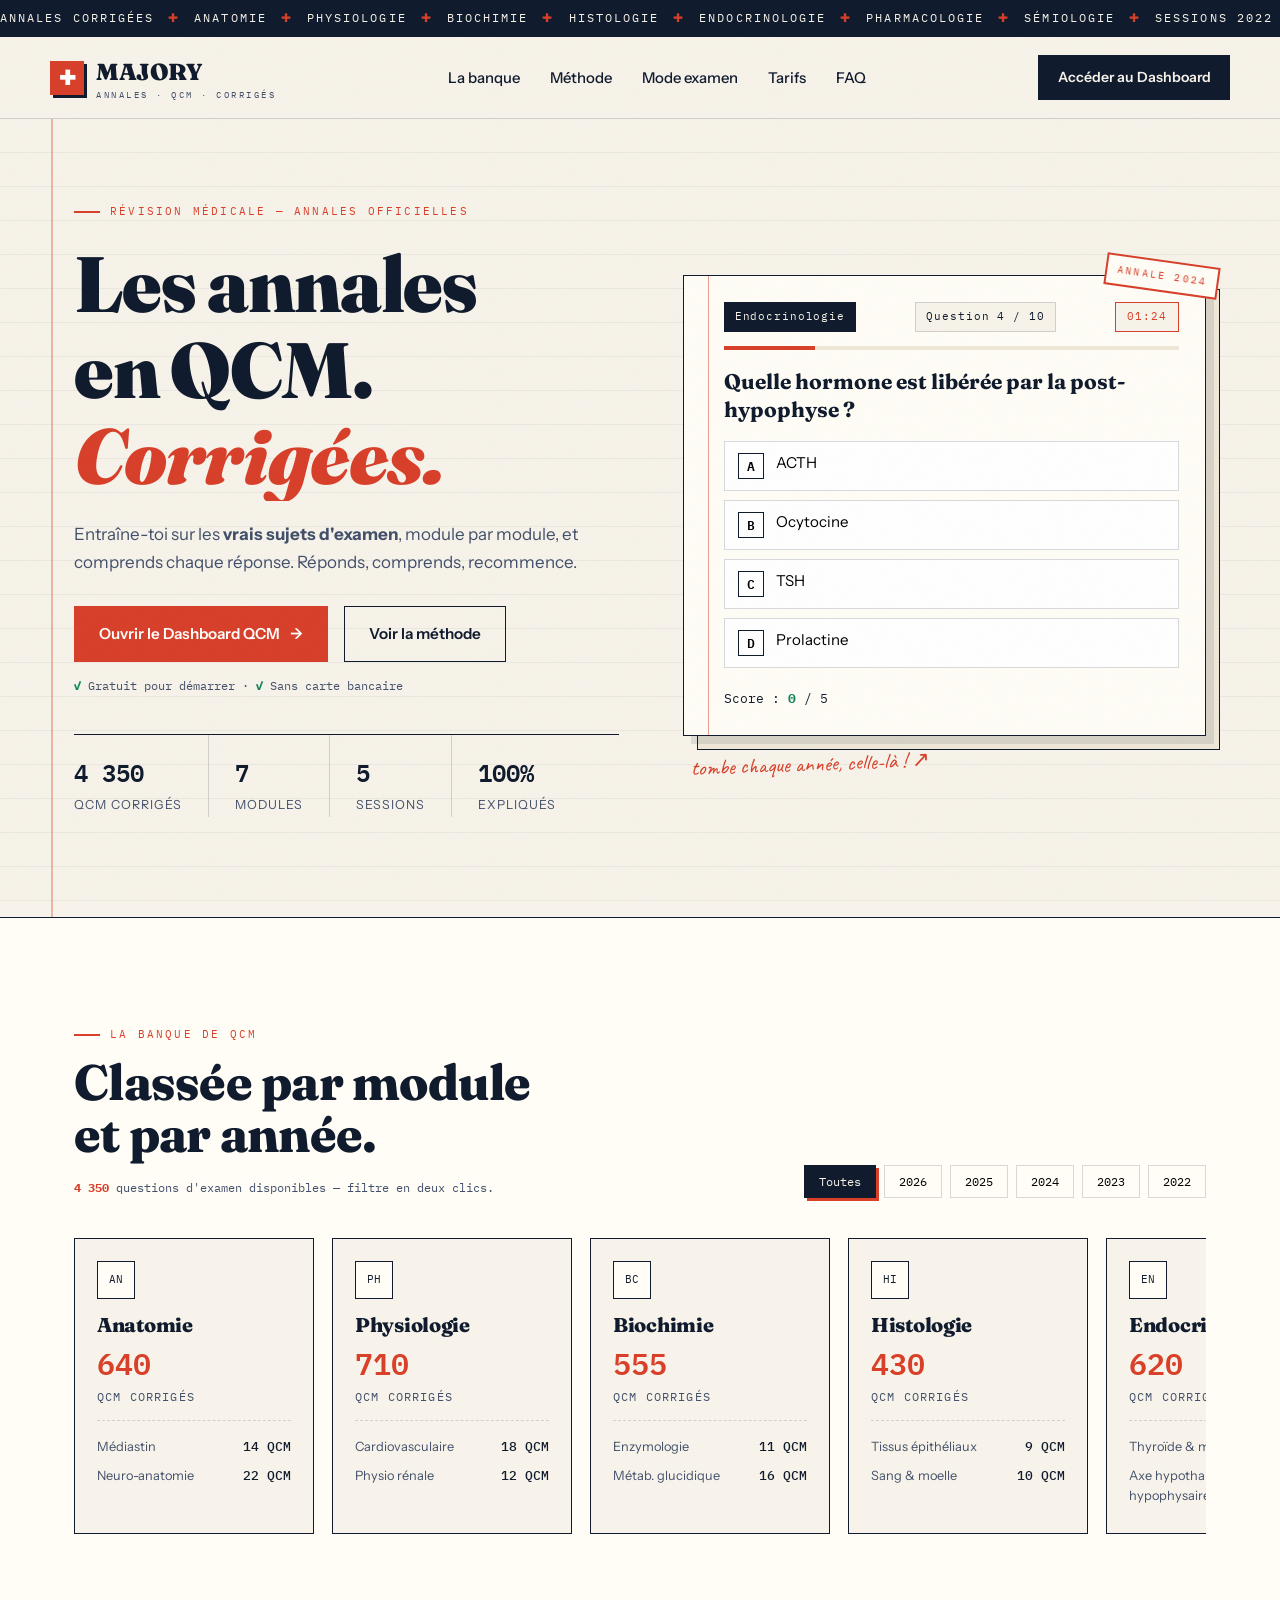
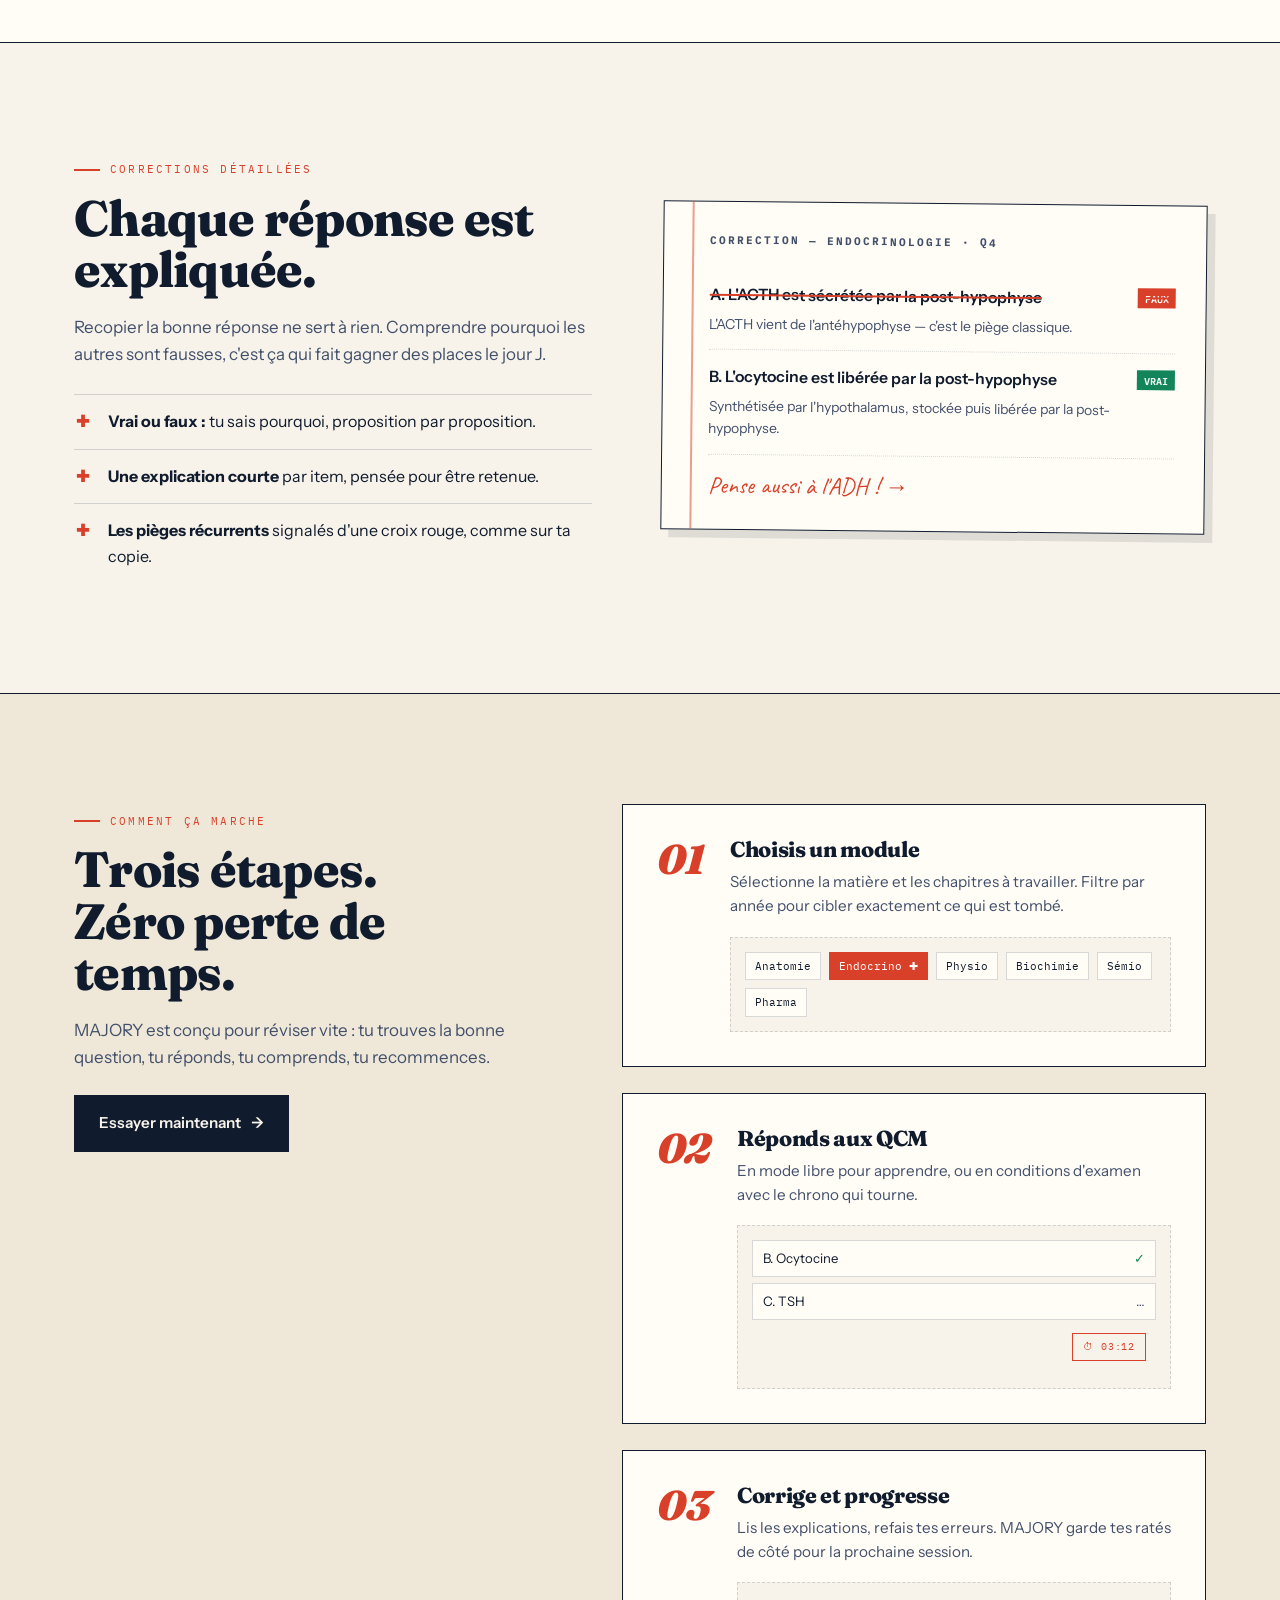
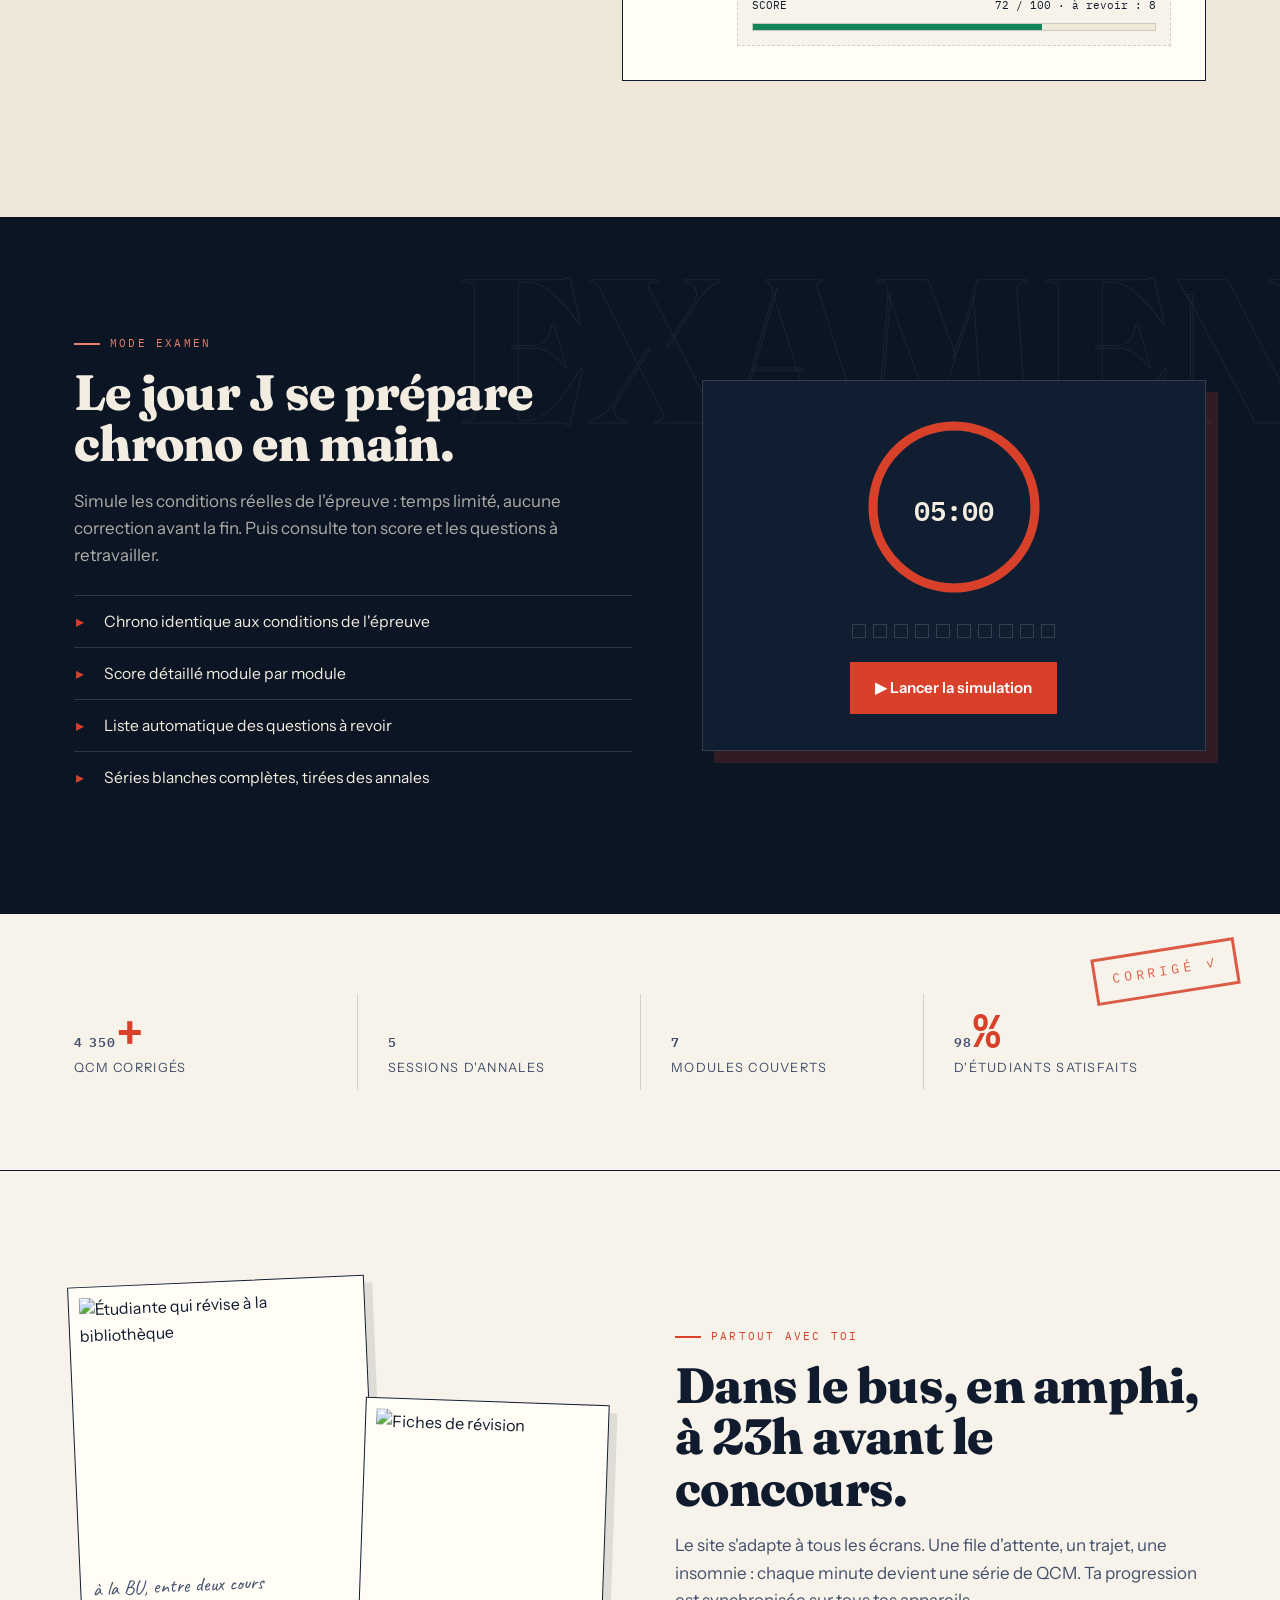
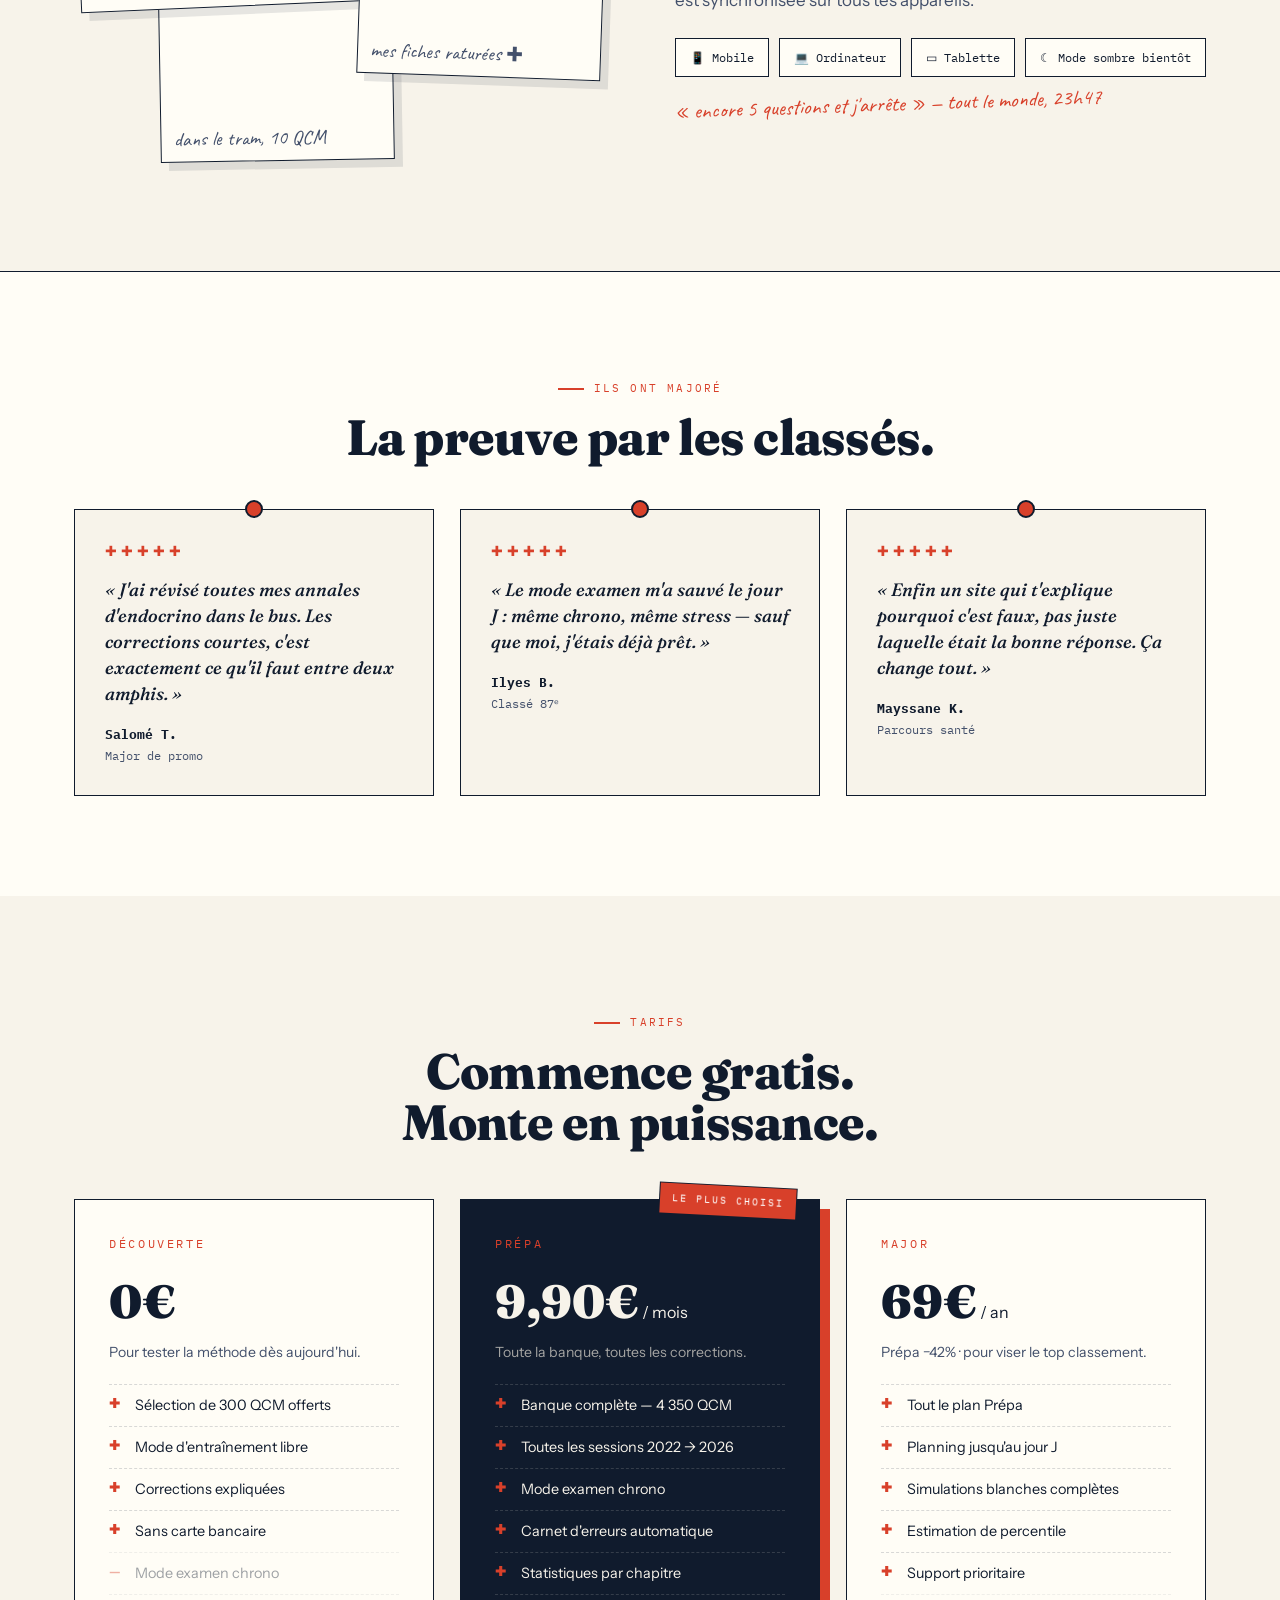
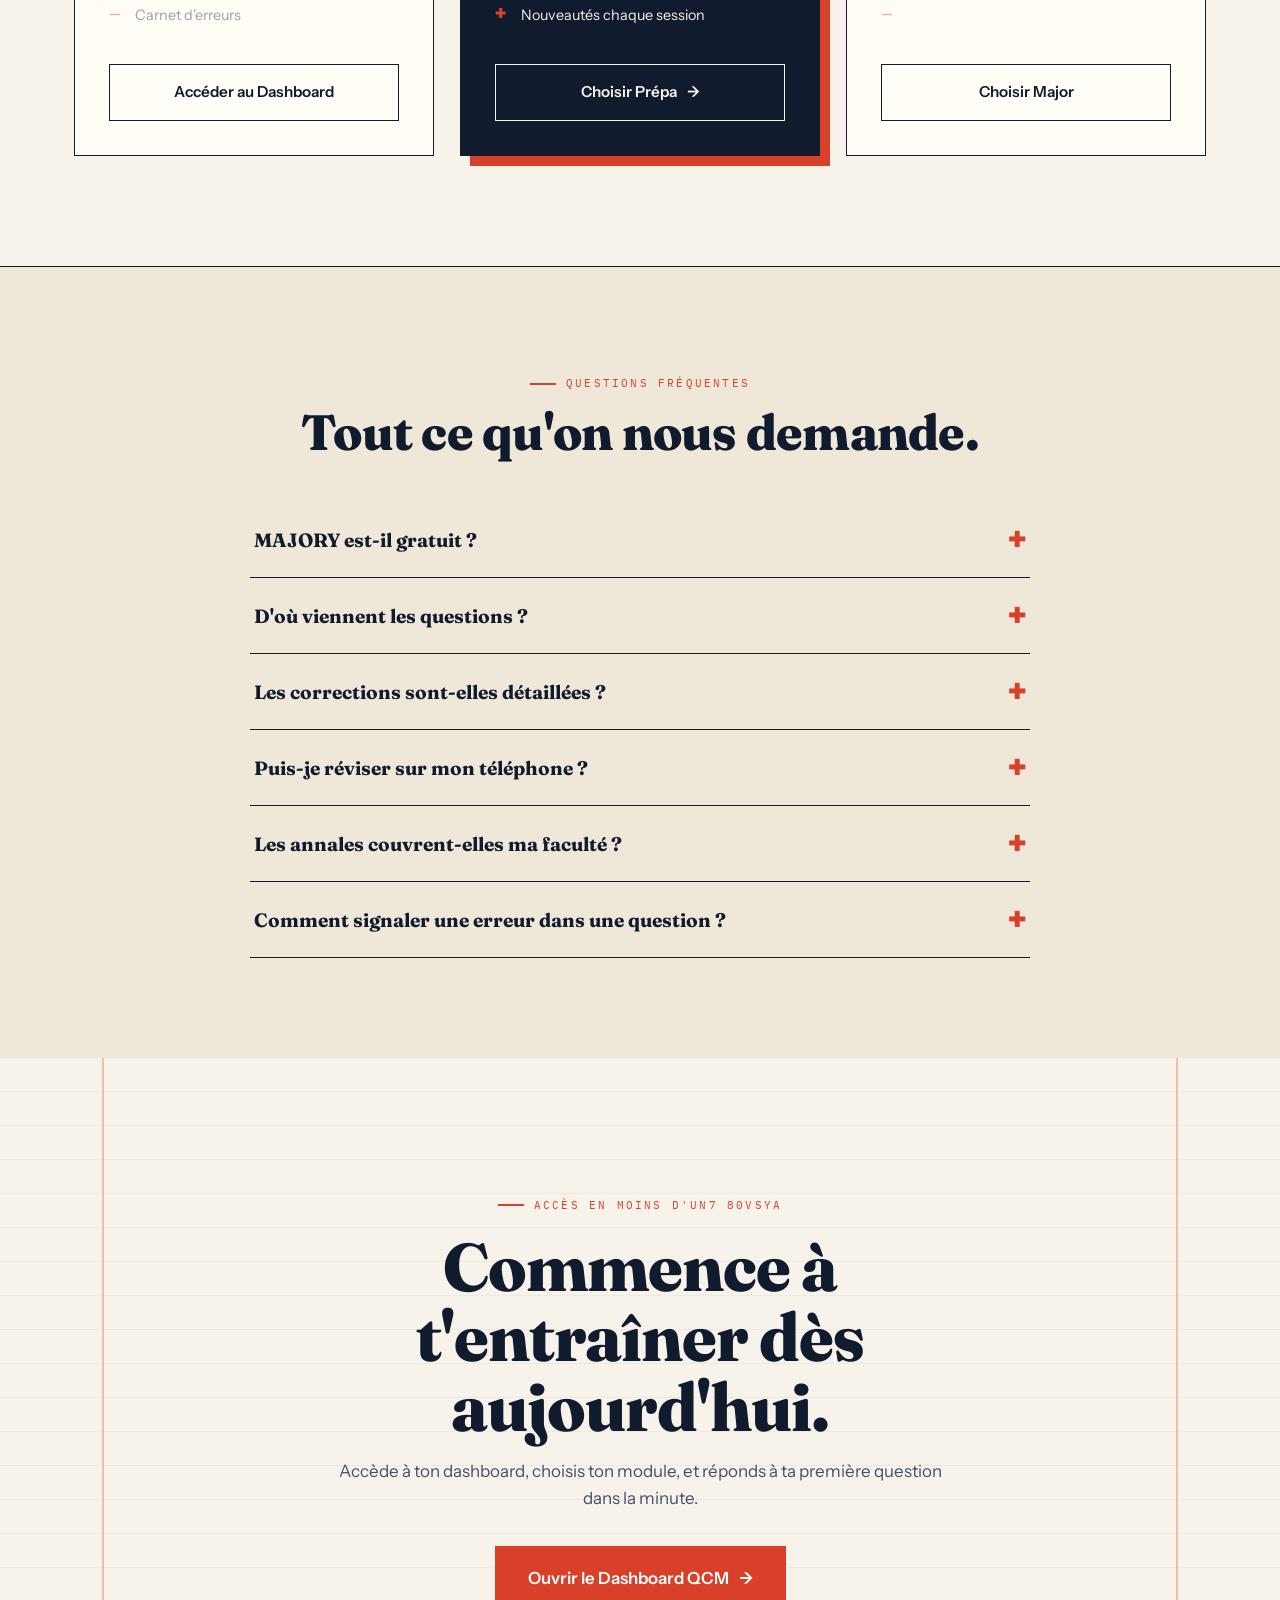
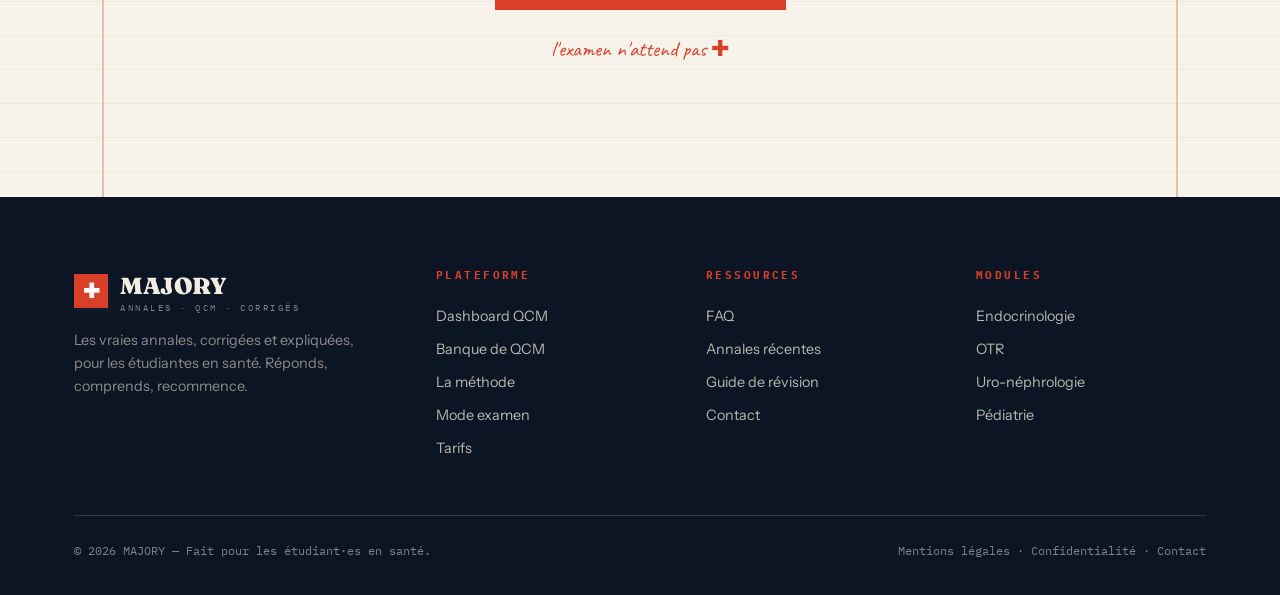
==== index.html @ 641b0525 "Add files via upload" ====
<!DOCTYPE html>
<html lang="fr">
<head>
<meta charset="UTF-8">
<meta name="viewport" content="width=device-width, initial-scale=1.0">
<title>MAJORY — Les annales en QCM, corrigées</title>
<link rel="preconnect" href="https://fonts.googleapis.com">
<link rel="preconnect" href="https://fonts.gstatic.com" crossorigin>
<link href="https://fonts.googleapis.com/css2?family=Fraunces:ital,opsz,wght@0,9..144,400..900;1,9..144,400..900&family=Instrument+Sans:ital,wght@0,400..700;1,400..700&family=IBM+Plex+Mono:wght@400;500;600&family=Caveat:wght@500;700&display=swap" rel="stylesheet">
<style>
:root{
  --paper:#F7F3EA; --paper2:#EFE8D8; --card:#FFFDF6;
  --ink:#101B2D; --ink-soft:#43506B;
  --red:#D8402A; --red-soft:#F6E3DF;
  --green:#12855B; --green-soft:#E1EFE6;
  --blue:#2B4FD8;
  --line:rgba(16,27,45,.16); --line-hard:#101B2D;
  --dk:#0C1524; --dk-text:#F2EDE0; --dk-line:rgba(242,237,224,.16);
  --mono:'IBM Plex Mono',monospace; --disp:'Fraunces',serif; --body:'Instrument Sans',sans-serif; --hand:'Caveat',cursive;
  --shadow:8px 8px 0 rgba(16,27,45,.10);
}
*{margin:0;padding:0;box-sizing:border-box}
html{scroll-behavior:smooth}
body{font-family:var(--body);background:var(--paper);color:var(--ink);line-height:1.6;overflow-x:hidden}
::selection{background:var(--red);color:var(--paper)}
img{display:block;max-width:100%}
a{color:inherit}
button{font-family:inherit;cursor:pointer}
:focus-visible{outline:2px dashed var(--red);outline-offset:3px}
body::after{content:"";position:fixed;inset:0;pointer-events:none;z-index:120;opacity:.045;mix-blend-mode:multiply;
  background-image:url("data:image/svg+xml,%3Csvg xmlns='http://www.w3.org/2000/svg' width='140' height='140'%3E%3Cfilter id='n'%3E%3CfeTurbulence type='fractalNoise' baseFrequency='.9' numOctaves='2'/%3E%3C/filter%3E%3Crect width='100%25' height='100%25' filter='url(%23n)'/%3E%3C/svg%3E")}
.container{max-width:1180px;margin:0 auto;padding:0 24px}
.overline{font-family:var(--mono);font-size:11px;letter-spacing:.2em;text-transform:uppercase;color:var(--red);display:inline-flex;align-items:center;gap:10px}
.overline::before{content:"";width:26px;height:2px;background:var(--red)}
h1,h2,h3{font-family:var(--disp);font-weight:800;line-height:1.04;letter-spacing:-.015em}
.h2{font-size:clamp(2rem,4.2vw,3.1rem);margin:14px 0 18px}
.lead{color:var(--ink-soft);font-size:1.06rem;max-width:56ch}
section{position:relative}

/* ---------- buttons ---------- */
.btn{display:inline-flex;align-items:center;gap:10px;border:1.5px solid var(--ink);background:transparent;color:var(--ink);
  font-weight:600;font-size:.95rem;padding:.95rem 1.5rem;text-decoration:none;transition:transform .16s ease,box-shadow .16s ease,background .16s}
.btn .ar{transition:transform .16s}
.btn:hover{transform:translate(-3px,-3px);box-shadow:5px 5px 0 var(--red)}
.btn:hover .ar{transform:translateX(4px)}
.btn:active{transform:translate(0,0);box-shadow:0 0 0 var(--red)}
.btn-solid{background:var(--ink);color:var(--paper)}
.btn-red{background:var(--red);border-color:var(--red);color:#fff}
.btn-red:hover{box-shadow:5px 5px 0 var(--ink)}

/* ---------- ticker ---------- */
.ticker{background:var(--ink);color:var(--paper);overflow:hidden;border-bottom:1px solid var(--ink)}
.ticker-track{display:flex;width:max-content;animation:tick 30s linear infinite}
.ticker span{font-family:var(--mono);font-size:11.5px;letter-spacing:.18em;text-transform:uppercase;padding:9px 0;white-space:nowrap}
.ticker b{color:var(--red);font-weight:400;padding:0 14px}
@keyframes tick{to{transform:translateX(-50%)}}

/* ---------- header ---------- */
header{position:sticky;top:0;z-index:100;background:var(--paper);border-bottom:1px solid var(--line);transition:box-shadow .25s}
header.scrolled{box-shadow:0 8px 24px rgba(16,27,45,.08)}
.nav{display:flex;align-items:center;justify-content:space-between;padding:16px 0}
.logo{display:flex;align-items:center;gap:12px;text-decoration:none}
.logo-cross{width:34px;height:34px;background:var(--red);color:#fff;display:grid;place-items:center;font-size:20px;font-weight:700;box-shadow:3px 3px 0 var(--ink)}
.logo-word{font-family:var(--disp);font-weight:900;font-size:1.45rem;letter-spacing:-.02em}
.logo-sub{display:block;font-family:var(--mono);font-size:9px;letter-spacing:.28em;color:var(--ink-soft);margin-top:-3px}
.nav-links{display:flex;gap:30px;list-style:none}
.nav-links a{text-decoration:none;font-size:.93rem;font-weight:500;position:relative;padding:4px 0}
.nav-links a::after{content:"";position:absolute;left:0;bottom:0;height:2px;width:0;background:var(--red);transition:width .25s}
.nav-links a:hover::after{width:100%}
.nav-cta{display:flex;align-items:center;gap:14px}
.nav-cta .btn{padding:.65rem 1.15rem;font-size:.88rem}

/* ---------- hero ---------- */
.hero{padding:76px 0 100px;overflow:hidden;
  background:
   repeating-linear-gradient(to bottom,transparent 0 33px,rgba(16,27,45,.05) 33px 34px)}
.hero::before{content:"";position:absolute;top:0;bottom:0;left:clamp(10px,4vw,64px);width:1.5px;background:rgba(216,64,42,.35)}
.hero-grid{display:grid;grid-template-columns:1.02fr .98fr;gap:64px;align-items:center}
.hero h1{font-size:clamp(2.9rem,6.4vw,4.9rem);font-weight:900;margin:22px 0 20px}
.line{display:block;overflow:hidden;padding-bottom:.06em}
.line-inner{display:block;transform:translateY(112%);animation:rise .9s cubic-bezier(.22,1,.36,1) forwards}
.line:nth-child(2) .line-inner{animation-delay:.12s}
.line:nth-child(3) .line-inner{animation-delay:.24s}
@keyframes rise{to{transform:translateY(0)}}
.hero h1 em{font-style:italic;color:var(--red);position:relative;white-space:nowrap}
.hero h1 em svg{position:absolute;left:0;right:0;bottom:-10px;width:100%;height:12px}
.hero .lead{margin-bottom:30px}
.hero-ctas{display:flex;gap:16px;flex-wrap:wrap;margin-bottom:14px}
.hero-note{font-family:var(--mono);font-size:12px;color:var(--ink-soft)}
.hero-note b{color:var(--green)}
.hero-stats{display:flex;margin-top:38px;border-top:1.5px solid var(--ink)}
.hs{padding:18px 26px 0 0;margin-right:26px;border-right:1px solid var(--line)}
.hs:last-child{border-right:none;margin-right:0}
.hs b{font-family:var(--mono);font-size:1.5rem;font-weight:600;display:block}
.hs span{font-size:.78rem;color:var(--ink-soft);text-transform:uppercase;letter-spacing:.08em}
.hand-note{font-family:var(--hand);color:var(--red);font-size:1.35rem;transform:rotate(-2deg);display:inline-block;margin-top:10px}

/* ---------- quiz card ---------- */
.quiz-wrap{position:relative}
.quiz-wrap::before{content:"";position:absolute;inset:14px -14px -14px 14px;background:var(--paper2);border:1.5px solid var(--ink);z-index:0}
.quiz{position:relative;z-index:1;background:var(--card);border:1.5px solid var(--ink);box-shadow:var(--shadow);
  padding:26px 26px 26px 40px}
.quiz::before{content:"";position:absolute;top:0;bottom:0;left:24px;width:1.5px;background:rgba(216,64,42,.5)}
.quiz-head{display:flex;align-items:center;justify-content:space-between;gap:10px;flex-wrap:wrap;margin-bottom:14px}
.chip{font-family:var(--mono);font-size:11px;letter-spacing:.08em;padding:5px 10px;border:1px solid var(--line);background:var(--paper)}
.chip-mod{background:var(--ink);color:var(--paper);border-color:var(--ink)}
.chip-time{color:var(--red);border-color:var(--red);min-width:64px;text-align:center}
.stamp{position:absolute;top:-16px;right:-14px;transform:rotate(8deg);border:2px solid var(--red);color:var(--red);
  font-family:var(--mono);font-size:10px;letter-spacing:.22em;padding:6px 10px;background:var(--card);z-index:2}
.qbar{height:4px;background:var(--paper2);margin:4px 0 18px;overflow:hidden}
.qbar i{display:block;height:100%;background:var(--red);width:20%;transition:width .5s cubic-bezier(.22,1,.36,1)}
.qtext{font-family:var(--disp);font-size:1.32rem;font-weight:700;line-height:1.3;margin-bottom:18px}
.qchoices{display:grid;gap:9px}
.choice{display:flex;align-items:flex-start;gap:12px;text-align:left;background:#fff;border:1.5px solid var(--line);
  padding:11px 13px;font-size:.94rem;transition:border-color .15s,transform .15s,background .2s}
.choice:hover:not(:disabled){border-color:var(--ink);transform:translateX(4px)}
.choice .key{font-family:var(--mono);font-weight:600;font-size:.8rem;width:26px;height:26px;flex:none;display:grid;place-items:center;border:1.5px solid var(--ink)}
.choice.correct{border-color:var(--green);background:var(--green-soft)}
.choice.correct .key{background:var(--green);border-color:var(--green);color:#fff}
.choice.wrong{border-color:var(--red);background:var(--red-soft);animation:shake .4s}
.choice.wrong .key{background:var(--red);border-color:var(--red);color:#fff}
.choice.dim{opacity:.45}
@keyframes shake{0%,100%{transform:translateX(0)}25%{transform:translateX(-5px)}75%{transform:translateX(5px)}}
.qexpl{margin-top:18px;border-top:1.5px dashed var(--line);padding-top:14px;animation:fadeUp .4s ease}
.qexpl h4{font-family:var(--mono);font-size:10.5px;letter-spacing:.2em;text-transform:uppercase;color:var(--ink-soft);margin-bottom:10px}
.qexpl li{list-style:none;display:flex;gap:10px;font-size:.86rem;padding:6px 0;border-bottom:1px dotted var(--line)}
.qexpl li:last-child{border-bottom:none}
.tag{font-family:var(--mono);font-size:10px;font-weight:600;padding:2px 7px;flex:none;height:fit-content;margin-top:2px}
.tag.v{background:var(--green);color:#fff}
.tag.f{background:var(--red);color:#fff}
.qexpl .why{color:var(--ink-soft)}
.qnote{font-family:var(--hand);color:var(--red);font-size:1.2rem;margin-top:10px}
.qfoot{display:flex;align-items:center;justify-content:space-between;margin-top:20px;gap:12px}
.qscore{font-family:var(--mono);font-size:.82rem}
.qscore b{color:var(--green)}
.hidden{display:none!important}
@keyframes fadeUp{from{opacity:0;transform:translateY(10px)}to{opacity:1;transform:none}}
.qresult{text-align:center;padding:20px 0;animation:fadeUp .4s ease}
.qresult .big{font-family:var(--disp);font-size:4rem;font-weight:900;line-height:1}
.qresult .big span{color:var(--red)}
.qresult p{color:var(--ink-soft);margin:12px 0 20px}

/* ---------- modules ---------- */
.modules{padding:100px 0 90px;background:var(--card);border-top:1.5px solid var(--ink);border-bottom:1.5px solid var(--ink)}
.mod-top{display:flex;justify-content:space-between;align-items:flex-end;gap:30px;flex-wrap:wrap;margin-bottom:34px}
.years{display:flex;gap:8px;flex-wrap:wrap}
.ychip{font-family:var(--mono);font-size:12px;padding:8px 14px;border:1.5px solid var(--line);background:transparent;transition:.15s}
.ychip:hover{border-color:var(--ink)}
.ychip.on{background:var(--ink);color:var(--paper);border-color:var(--ink);box-shadow:3px 3px 0 var(--red)}
.mod-total{font-family:var(--mono);font-size:12px;color:var(--ink-soft);margin-top:12px}
.mod-total b{color:var(--red)}
.mod-rail{display:grid;grid-auto-flow:column;grid-auto-columns:minmax(240px,1fr);gap:18px;overflow-x:auto;padding:6px 2px 18px;scroll-snap-type:x mandatory}
.mod-rail::-webkit-scrollbar{height:8px}
.mod-rail::-webkit-scrollbar-thumb{background:var(--ink);border-radius:0}
.mod-rail::-webkit-scrollbar-track{background:var(--paper2)}
.mcard{scroll-snap-align:start;background:var(--paper);border:1.5px solid var(--ink);padding:22px;transition:transform .2s,box-shadow .2s;position:relative;text-decoration:none;color:inherit;display:block}
.mcard:hover{transform:translateY(-6px);box-shadow:6px 6px 0 var(--ink)}
.mcard .mg{font-family:var(--mono);font-size:11px;border:1.5px solid var(--ink);width:38px;height:38px;display:grid;place-items:center;background:var(--card);margin-bottom:16px}
.mcard h3{font-size:1.25rem;margin-bottom:4px}
.mcount{font-family:var(--mono);font-size:1.9rem;font-weight:600;color:var(--red);transition:opacity .2s}
.mcount.flip{opacity:0}
.mcount small{font-size:.72rem;color:var(--ink-soft);font-weight:400;display:block;letter-spacing:.1em;text-transform:uppercase}
.mchaps{margin-top:14px;border-top:1px dashed var(--line);padding-top:12px}
.mchaps li{list-style:none;font-size:.8rem;color:var(--ink-soft);display:flex;justify-content:space-between;padding:4px 0}
.mchaps li b{font-family:var(--mono);font-weight:500;color:var(--ink)}

/* ---------- explain (corrections) ---------- */
.explain{padding:110px 0}
.explain-grid{display:grid;grid-template-columns:1fr 1.05fr;gap:70px;align-items:center}
.explain ul{list-style:none;margin-top:26px}
.explain li{padding:14px 0 14px 34px;border-top:1px solid var(--line);position:relative;font-size:1rem}
.explain li::before{content:"✚";position:absolute;left:2px;color:var(--red);font-weight:700}
.copy-card{background:var(--card);border:1.5px solid var(--ink);box-shadow:var(--shadow);padding:30px 30px 30px 46px;position:relative;transform:rotate(.6deg)}
.copy-card::before{content:"";position:absolute;top:0;bottom:0;left:28px;width:1.5px;background:rgba(216,64,42,.5)}
.copy-card h4{font-family:var(--mono);font-size:11px;letter-spacing:.18em;text-transform:uppercase;margin-bottom:18px;color:var(--ink-soft)}
.copy-row{padding:14px 0;border-bottom:1px dotted var(--line)}
.copy-row .st{font-weight:600;font-size:.98rem;display:flex;gap:12px;align-items:flex-start;justify-content:space-between}
.copy-row .why{font-size:.87rem;color:var(--ink-soft);margin-top:6px}
.copy-row.bad .st span{text-decoration:line-through;text-decoration-color:var(--red);text-decoration-thickness:2px}
.hand{font-family:var(--hand);color:var(--red);font-size:1.5rem;line-height:1.2}
.copy-note{margin-top:16px;display:flex;gap:12px;align-items:center}

/* ---------- methode (sticky) ---------- */
.methode{padding:110px 0;background:var(--paper2);border-top:1.5px solid var(--ink)}
.meth-grid{display:grid;grid-template-columns:.9fr 1.1fr;gap:70px;align-items:start}
.meth-left{position:sticky;top:110px}
.meth-left .lead{margin-bottom:24px}
.step{background:var(--card);border:1.5px solid var(--ink);padding:34px;margin-bottom:26px;display:grid;grid-template-columns:auto 1fr;gap:26px;transition:transform .2s,box-shadow .2s}
.step:hover{transform:translateX(8px);box-shadow:-6px 6px 0 var(--red)}
.step .num{font-family:var(--disp);font-style:italic;font-weight:900;font-size:2.6rem;color:var(--red);line-height:1}
.step h3{font-size:1.35rem;margin-bottom:8px}
.step p{color:var(--ink-soft);font-size:.95rem}
.mock{margin-top:18px;border:1px dashed var(--line);padding:14px;background:var(--paper)}
.mock-chips{display:flex;gap:8px;flex-wrap:wrap}
.mock-chips i{font-style:normal;font-family:var(--mono);font-size:10.5px;padding:5px 9px;border:1px solid var(--line);background:var(--card)}
.mock-chips i.on{background:var(--red);color:#fff;border-color:var(--red)}
.mock-rows .mrow{display:flex;justify-content:space-between;font-size:.82rem;padding:7px 10px;border:1px solid var(--line);background:var(--card);margin-bottom:6px}
.mock-rows .mrow.ok{border-color:var(--green);background:var(--green-soft)}
.mbar{height:8px;background:var(--paper2);border:1px solid var(--line);position:relative}
.mbar i{position:absolute;inset:0;width:72%;background:var(--green)}
.mock-score{display:flex;justify-content:space-between;font-family:var(--mono);font-size:11px;margin-bottom:8px}

/* ---------- exam (dark) ---------- */
.exam{background:var(--dk);color:var(--dk-text);padding:110px 0;overflow:hidden}
.exam::before{content:"EXAMEN";position:absolute;top:30px;right:-30px;font-family:var(--disp);font-weight:900;font-size:clamp(6rem,16vw,13rem);
  color:transparent;-webkit-text-stroke:1px rgba(242,237,224,.07);pointer-events:none;line-height:1}
.exam .overline{color:#E8806E}.exam .overline::before{background:#E8806E}
.exam-grid{display:grid;grid-template-columns:1.05fr .95fr;gap:70px;align-items:center;position:relative;z-index:1}
.exam-feats{list-style:none;margin-top:26px}
.exam-feats li{padding:13px 0 13px 30px;border-top:1px solid var(--dk-line);position:relative;font-size:.98rem}
.exam-feats li::before{content:"▸";position:absolute;left:2px;color:var(--red)}
.exam-widget{background:#111D31;border:1px solid var(--dk-line);padding:36px;text-align:center;box-shadow:12px 12px 0 rgba(216,64,42,.18)}
.ring-wrap{position:relative;width:180px;margin:0 auto 20px}
.ring-wrap svg{transform:rotate(-90deg)}
.ring-bg{fill:none;stroke:rgba(242,237,224,.12);stroke-width:6}
.ring-fg{fill:none;stroke:var(--red);stroke-width:6;stroke-dasharray:339.3;stroke-dashoffset:0;transition:stroke-dashoffset .12s linear}
.ring-time{position:absolute;inset:0;display:grid;place-items:center;font-family:var(--mono);font-size:1.7rem;font-weight:600}
.dots{display:flex;justify-content:center;gap:7px;flex-wrap:wrap;margin-bottom:24px}
.dots i{width:14px;height:14px;border:1px solid var(--dk-line);transition:.2s}
.dots i.f{background:var(--red);border-color:var(--red)}
.dots i.d{background:#3A4A6B;border-color:#3A4A6B}
.exam-res{animation:fadeUp .4s ease}
.exam-res .score{font-family:var(--disp);font-weight:900;font-size:3.4rem;line-height:1}
.exam-res .score span{font-size:1.4rem;color:rgba(242,237,224,.5)}
.rechips{display:flex;gap:8px;flex-wrap:wrap;justify-content:center;margin:16px 0 22px}
.rechips i{font-style:normal;font-family:var(--mono);font-size:10.5px;padding:5px 10px;border:1px solid var(--red);color:#E8806E}
.exam-widget .btn{border-color:var(--dk-text);color:var(--dk-text)}
.exam-widget .btn:hover{box-shadow:5px 5px 0 var(--red)}
.exam-widget .btn-solid{background:var(--red);border-color:var(--red);color:#fff}

/* ---------- stats ---------- */
.stats{padding:80px 0;border-bottom:1.5px solid var(--ink)}
.stats-grid{display:grid;grid-template-columns:repeat(4,1fr);position:relative}
.stat{padding:10px 30px;border-left:1px solid var(--line)}
.stat:first-child{border-left:none;padding-left:0}
.stat b{font-family:var(--mono);font-size:clamp(2rem,3.6vw,2.9rem);font-weight:600;display:block;line-height:1.1}
.stat b em{font-style:normal;color:var(--red)}
.stat span{font-size:.8rem;text-transform:uppercase;letter-spacing:.1em;color:var(--ink-soft)}
.stamp-big{position:absolute;right:-8px;top:-46px;transform:rotate(-9deg);border:3px solid var(--red);color:var(--red);
  font-family:var(--mono);font-size:13px;letter-spacing:.3em;padding:10px 16px;opacity:.85;background:var(--paper)}

/* ---------- anywhere (photos) ---------- */
.anywhere{padding:110px 0}
.any-grid{display:grid;grid-template-columns:1fr 1fr;gap:70px;align-items:center}
.collage{position:relative;height:480px}
.collage figure{position:absolute;border:1.5px solid var(--ink);background:var(--card);padding:10px 10px 34px;box-shadow:var(--shadow);overflow:visible}
.collage .ph{overflow:hidden}
.collage img{width:100%;height:100%;object-fit:cover}
.kb img{animation:kb 16s ease-in-out infinite alternate}
@keyframes kb{from{transform:scale(1)}to{transform:scale(1.1) translate(-2%,1.5%)}}
.collage figcaption{font-family:var(--hand);font-size:1.25rem;color:var(--ink-soft);position:absolute;bottom:6px;left:12px}
.c1{width:56%;top:0;left:0;transform:rotate(-2.5deg);z-index:2}.c1 .ph{height:280px}
.c2{width:46%;top:120px;right:0;transform:rotate(2deg);z-index:3}.c2 .ph{height:230px}
.c3{width:44%;bottom:0;left:16%;transform:rotate(-1deg);z-index:1}.c3 .ph{height:170px}
.dev-chips{display:flex;gap:10px;flex-wrap:wrap;margin-top:24px}
.dev-chips i{font-style:normal;font-family:var(--mono);font-size:12px;padding:9px 14px;border:1.5px solid var(--ink);background:var(--card)}

/* ---------- testimonials ---------- */
.testi{padding:100px 0;background:var(--card);border-top:1.5px solid var(--ink)}
.testi-grid{display:grid;grid-template-columns:repeat(3,1fr);gap:26px;margin-top:46px}
.tcard{background:var(--paper);border:1.5px solid var(--ink);padding:30px;position:relative;transition:transform .25s,box-shadow .25s}
.tcard:nth-child(1){transform:rotate(-1.4deg)}
.tcard:nth-child(2){transform:rotate(1deg) translateY(16px)}
.tcard:nth-child(3){transform:rotate(-.6deg)}
.tcard:hover{transform:rotate(0) translateY(-6px);box-shadow:8px 8px 0 var(--ink);z-index:2}
.tstars{color:var(--red);letter-spacing:4px;font-size:.9rem;margin-bottom:14px}
.tcard blockquote{font-family:var(--disp);font-style:italic;font-size:1.12rem;line-height:1.45;font-weight:500}
.tcard cite{display:block;margin-top:18px;font-style:normal;font-family:var(--mono);font-size:12px;color:var(--ink-soft)}
.tcard cite b{display:block;color:var(--ink);font-size:13px}
.tcard .pin{position:absolute;top:-10px;left:50%;width:18px;height:18px;border-radius:50%;background:var(--red);border:2px solid var(--ink);transform:translateX(-50%)}

/* ---------- pricing ---------- */
.pricing{padding:110px 0}
.price-grid{display:grid;grid-template-columns:repeat(3,1fr);gap:26px;margin-top:50px;align-items:stretch}
.pcard{border:1.5px solid var(--ink);background:var(--card);padding:34px;display:flex;flex-direction:column;position:relative;transition:transform .2s,box-shadow .2s}
.pcard:hover{transform:translateY(-6px);box-shadow:8px 8px 0 rgba(16,27,45,.15)}
.pcard.feat{background:var(--ink);color:var(--paper);box-shadow:10px 10px 0 var(--red)}
.pcard .pname{font-family:var(--mono);font-size:12px;letter-spacing:.22em;text-transform:uppercase;color:var(--red)}
.pcard .price{font-family:var(--disp);font-weight:900;font-size:2.9rem;margin:12px 0 2px}
.pcard .price small{font-size:1rem;font-weight:400;font-family:var(--body)}
.pcard .pdesc{font-size:.88rem;color:var(--ink-soft);margin-bottom:20px}
.pcard.feat .pdesc{color:rgba(242,237,224,.65)}
.pcard ul{list-style:none;margin-bottom:28px;flex:1}
.pcard li{padding:9px 0 9px 26px;border-top:1px dashed var(--line);font-size:.9rem;position:relative}
.pcard.feat li{border-color:var(--dk-line)}
.pcard li::before{content:"✚";position:absolute;left:0;color:var(--red);font-size:.8rem;font-weight:700}
.pcard li.no{opacity:.4}.pcard li.no::before{content:"—"}
.pbadge{position:absolute;top:-15px;right:22px;background:var(--red);color:#fff;font-family:var(--mono);font-size:10px;letter-spacing:.2em;padding:7px 12px;transform:rotate(3deg);border:1.5px solid var(--ink)}
.pcard .btn{justify-content:center}
.pcard.feat .btn{border-color:var(--paper);color:var(--paper)}

/* ---------- faq ---------- */
.faq{padding:100px 0;background:var(--paper2);border-top:1.5px solid var(--ink)}
.faq-list{max-width:780px;margin:44px auto 0}
.faq-item{border-bottom:1.5px solid var(--ink)}
.faq-q{width:100%;background:none;border:none;display:flex;justify-content:space-between;align-items:center;gap:20px;
  text-align:left;padding:24px 4px;font-family:var(--disp);font-size:1.2rem;font-weight:700;color:var(--ink)}
.faq-q .ic{font-family:var(--mono);font-size:1.3rem;color:var(--red);transition:transform .3s;flex:none}
.faq-item.open .ic{transform:rotate(45deg)}
.faq-a{max-height:0;overflow:hidden;transition:max-height .4s cubic-bezier(.22,1,.36,1)}
.faq-a p{padding:0 4px 26px;color:var(--ink-soft);max-width:62ch}

/* ---------- final cta ---------- */
.final{padding:130px 0;text-align:center;position:relative;overflow:hidden;
  background:repeating-linear-gradient(to bottom,transparent 0 33px,rgba(16,27,45,.045) 33px 34px)}
.final::before,.final::after{content:"";position:absolute;top:0;bottom:0;width:1.5px;background:rgba(216,64,42,.3)}
.final::before{left:8%}.final::after{right:8%}
.final h2{font-size:clamp(2.4rem,5.6vw,4.2rem);max-width:16ch;margin:18px auto 16px}
.final .lead{margin:0 auto 34px}
.final .hand-note{margin-top:22px}

/* ---------- footer ---------- */
footer{background:var(--dk);color:var(--dk-text);padding:70px 0 34px}
.foot-grid{display:grid;grid-template-columns:1.4fr 1fr 1fr 1fr;gap:40px;margin-bottom:50px}
.foot-brand p{color:rgba(242,237,224,.55);font-size:.9rem;max-width:30ch;margin-top:14px}
.foot-col h5{font-family:var(--mono);font-size:11px;letter-spacing:.22em;text-transform:uppercase;color:var(--red);margin-bottom:16px}
.foot-col a{display:block;text-decoration:none;color:rgba(242,237,224,.75);font-size:.9rem;padding:5px 0;transition:color .15s,transform .15s}
.foot-col a:hover{color:#fff;transform:translateX(4px)}
.foot-bottom{border-top:1px solid var(--dk-line);padding-top:26px;display:flex;justify-content:space-between;flex-wrap:wrap;gap:14px;
  font-family:var(--mono);font-size:11.5px;color:rgba(242,237,224,.5)}

/* ---------- reveal ---------- */
.reveal{opacity:0;transform:translateY(28px);transition:opacity .7s ease,transform .7s cubic-bezier(.22,1,.36,1)}
.reveal.in{opacity:1;transform:none}
.reveal.d1{transition-delay:.1s}.reveal.d2{transition-delay:.2s}.reveal.d3{transition-delay:.3s}

/* ---------- responsive ---------- */
@media(max-width:1020px){
  .hero-grid,.explain-grid,.meth-grid,.exam-grid,.any-grid{grid-template-columns:1fr;gap:56px}
  .meth-left{position:static}
  .stats-grid{grid-template-columns:repeat(2,1fr);gap:30px}
  .stat{border-left:none;padding:0}
  .stamp-big{display:none}
  .testi-grid,.price-grid{grid-template-columns:1fr;max-width:520px;margin-left:auto;margin-right:auto}
  .tcard:nth-child(2){transform:rotate(1deg)}
  .foot-grid{grid-template-columns:1fr 1fr}
  .collage{height:420px}
}
@media(max-width:860px){.nav-links{display:none}}
@media(max-width:640px){
  .hero{padding:56px 0 80px}
  .hero-stats{flex-wrap:wrap;gap:18px}
  .hs{border-right:none;margin-right:0;padding:14px 24px 0 0}
  .quiz{padding:22px 18px 22px 32px}
  .step{grid-template-columns:1fr;gap:12px}
  .collage{height:360px}
  .mod-rail{grid-auto-columns:82%}
}
/* ---------- reduced motion ---------- */
@media(prefers-reduced-motion:reduce){
  html{scroll-behavior:auto}
  *,*::before,*::after{animation-duration:.01ms!important;animation-iteration-count:1!important;transition-duration:.01ms!important}
  .line-inner{transform:none;animation:none}
  .reveal{opacity:1;transform:none}
  .ticker-track{animation:none}
  .kb img{animation:none}
}
</style>
</head>
<body>

<!-- ======= TICKER ======= -->
<div class="ticker" aria-hidden="true">
  <div class="ticker-track" id="tickerTrack">
    <span>Annales corrigées<b>✚</b>Anatomie<b>✚</b>Physiologie<b>✚</b>Biochimie<b>✚</b>Histologie<b>✚</b>Endocrinologie<b>✚</b>Pharmacologie<b>✚</b>Sémiologie<b>✚</b>Sessions 2022 → 2026<b>✚</b>Gratuit pour démarrer<b>✚</b></span>
    <span>Annales corrigées<b>✚</b>Anatomie<b>✚</b>Physiologie<b>✚</b>Biochimie<b>✚</b>Histologie<b>✚</b>Endocrinologie<b>✚</b>Pharmacologie<b>✚</b>Sémiologie<b>✚</b>Sessions 2022 → 2026<b>✚</b>Gratuit pour démarrer<b>✚</b></span>
  </div>
</div>

<!-- ======= HEADER ======= -->
<header id="header">
  <div class="container nav">
    <a class="logo" href="#">
      <span class="logo-cross">✚</span>
      <span><span class="logo-word">MAJORY</span><span class="logo-sub">ANNALES · QCM · CORRIGÉS</span></span>
    </a>
    <ul class="nav-links">
      <li><a href="#banque">La banque</a></li>
      <li><a href="#methode">Méthode</a></li>
      <li><a href="#examen">Mode examen</a></li>
      <li><a href="#tarifs">Tarifs</a></li>
      <li><a href="#faq">FAQ</a></li>
    </ul>
    <div class="nav-cta">
      <a href="dashboard.html" class="btn btn-solid">Accéder au Dashboard</a>
    </div>
  </div>
</header>

<!-- ======= HERO / LIVE QCM ======= -->
<section class="hero">
  <div class="container hero-grid">
    <div>
      <span class="overline" data-scramble>Révision médicale — annales officielles</span>
      <h1>
        <span class="line"><span class="line-inner">Les annales</span></span>
        <span class="line"><span class="line-inner">en QCM.</span></span>
        <span class="line"><span class="line-inner"><em>Corrigées.<svg viewBox="0 0 200 12" preserveAspectRatio="none"><path d="M2 8 Q 50 2 100 7 T 198 5" fill="none" stroke="#D8402A" stroke-width="3" stroke-linecap="round"/></svg></em></span></span>
      </h1>
      <p class="lead">Entraîne-toi sur les <strong>vrais sujets d'examen</strong>, module par module, et comprends chaque réponse. Réponds, comprends, recommence.</p>
      <div class="hero-ctas">
        <a href="dashboard.html" class="btn btn-red">Ouvrir le Dashboard QCM <span class="ar">→</span></a>
        <a href="#methode" class="btn">Voir la méthode</a>
      </div>
      <p class="hero-note"><b>✓</b> Gratuit pour démarrer · <b>✓</b> Sans carte bancaire</p>
      <div class="hero-stats">
        <div class="hs"><b>4 350</b><span>QCM corrigés</span></div>
        <div class="hs"><b>7</b><span>Modules</span></div>
        <div class="hs"><b>5</b><span>Sessions</span></div>
        <div class="hs"><b>100%</b><span>Expliqués</span></div>
      </div>
    </div>

    <div class="quiz-wrap reveal">
      <div class="quiz" id="quiz" aria-live="polite">
        <span class="stamp" id="qStamp">ANNALE 2024</span>
        <div class="quiz-head">
          <span class="chip chip-mod" id="qModule">Endocrinologie</span>
          <span class="chip" id="qNum">Question 4 / 10</span>
          <span class="chip chip-time" id="qTime">01:30</span>
        </div>
        <div class="qbar"><i id="qBar"></i></div>
        <div id="qBody">
          <p class="qtext" id="qText"></p>
          <div class="qchoices" id="qChoices"></div>
          <div class="qexpl hidden" id="qExpl">
            <h4>La correction</h4>
            <ul id="qExplList"></ul>
            <p class="qnote" id="qNote"></p>
          </div>
          <div class="qfoot">
            <span class="qscore">Score : <b id="qScore">0</b> / <span id="qTotal">5</span></span>
            <button class="btn btn-solid hidden" id="qNext" style="padding:.7rem 1.2rem;font-size:.88rem">Question suivante <span class="ar">→</span></button>
          </div>
        </div>
        <div class="qresult hidden" id="qResult">
          <div class="big"><span id="rScore">0</span><span style="font-size:2rem"> / 5</span></div>
          <p id="rMsg"></p>
          <button class="btn btn-red" id="qRestart">Recommencer la série <span class="ar">↻</span></button>
        </div>
      </div>
      <span class="hand-note" style="position:absolute;bottom:-46px;left:8px">tombe chaque année, celle-là ! ↗</span>
    </div>
  </div>
</section>

<!-- ======= MODULES ======= -->
<section class="modules" id="banque">
  <div class="container">
    <div class="mod-top">
      <div class="reveal">
        <span class="overline" data-scramble>La banque de QCM</span>
        <h2 class="h2">Classée par module<br>et par année.</h2>
        <p class="mod-total"><b id="modTotal">4 350</b> questions d'examen disponibles — filtre en deux clics.</p>
      </div>
      <div class="years reveal d1" role="group" aria-label="Filtrer par année">
        <button class="ychip on" data-year="all">Toutes</button>
        <button class="ychip" data-year="2026">2026</button>
        <button class="ychip" data-year="2025">2025</button>
        <button class="ychip" data-year="2024">2024</button>
        <button class="ychip" data-year="2023">2023</button>
        <button class="ychip" data-year="2022">2022</button>
      </div>
    </div>
    <div class="mod-rail reveal d1" id="modRail"></div>
  </div>
</section>

<!-- ======= EXPLICATIONS ======= -->
<section class="explain" id="corrections">
  <div class="container explain-grid">
    <div class="reveal">
      <span class="overline" data-scramble>Corrections détaillées</span>
      <h2 class="h2">Chaque réponse est expliquée.</h2>
      <p class="lead">Recopier la bonne réponse ne sert à rien. Comprendre pourquoi les autres sont fausses, c'est ça qui fait gagner des places le jour J.</p>
      <ul>
        <li><strong>Vrai ou faux :</strong> tu sais pourquoi, proposition par proposition.</li>
        <li><strong>Une explication courte</strong> par item, pensée pour être retenue.</li>
        <li><strong>Les pièges récurrents</strong> signalés d'une croix rouge, comme sur ta copie.</li>
      </ul>
    </div>
    <div class="reveal d2">
      <div class="copy-card">
        <h4>Correction — Endocrinologie · Q4</h4>
        <div class="copy-row bad">
          <p class="st"><span>A. L'ACTH est sécrétée par la post-hypophyse</span><span class="tag f">FAUX</span></p>
          <p class="why">L'ACTH vient de l'antéhypophyse — c'est le piège classique.</p>
        </div>
        <div class="copy-row">
          <p class="st"><span>B. L'ocytocine est libérée par la post-hypophyse</span><span class="tag v">VRAI</span></p>
          <p class="why">Synthétisée par l'hypothalamus, stockée puis libérée par la post-hypophyse.</p>
        </div>
        <div class="copy-note">
          <span class="hand">Pense aussi à l'ADH ! →</span>
        </div>
      </div>
    </div>
  </div>
</section>

<!-- ======= MÉTHODE (sticky) ======= -->
<section class="methode" id="methode">
  <div class="container meth-grid">
    <div class="meth-left reveal">
      <span class="overline" data-scramble>Comment ça marche</span>
      <h2 class="h2">Trois étapes.<br>Zéro perte de temps.</h2>
      <p class="lead">MAJORY est conçu pour réviser vite : tu trouves la bonne question, tu réponds, tu comprends, tu recommences.</p>
      <a href="dashboard.html" class="btn btn-solid">Essayer maintenant <span class="ar">→</span></a>
    </div>
    <div>
      <div class="step reveal">
        <span class="num">01</span>
        <div>
          <h3>Choisis un module</h3>
          <p>Sélectionne la matière et les chapitres à travailler. Filtre par année pour cibler exactement ce qui est tombé.</p>
          <div class="mock"><div class="mock-chips">
            <i>Anatomie</i><i class="on">Endocrino ✚</i><i>Physio</i><i>Biochimie</i><i>Sémio</i><i>Pharma</i>
          </div></div>
        </div>
      </div>
      <div class="step reveal d1">
        <span class="num">02</span>
        <div>
          <h3>Réponds aux QCM</h3>
          <p>En mode libre pour apprendre, ou en conditions d'examen avec le chrono qui tourne.</p>
          <div class="mock mock-rows">
            <div class="mrow"><span>B. Ocytocine</span><span style="color:var(--green)">✓</span></div>
            <div class="mrow"><span>C. TSH</span><span style="color:var(--ink-soft)">…</span></div>
            <div class="mrow" style="justify-content:flex-end;border:none;background:none"><span class="chip chip-time" style="font-size:10px">⏱ 03:12</span></div>
          </div>
        </div>
      </div>
      <div class="step reveal d2">
        <span class="num">03</span>
        <div>
          <h3>Corrige et progresse</h3>
          <p>Lis les explications, refais tes erreurs. MAJORY garde tes ratés de côté pour la prochaine session.</p>
          <div class="mock">
            <div class="mock-score"><span>SCORE</span><span>72 / 100 · à revoir : 8</span></div>
            <div class="mbar"><i></i></div>
          </div>
        </div>
      </div>
    </div>
  </div>
</section>

<!-- ======= MODE EXAMEN ======= -->
<section class="exam" id="examen">
  <div class="container exam-grid">
    <div class="reveal">
      <span class="overline" data-scramble>Mode examen</span>
      <h2 class="h2" style="color:var(--dk-text)">Le jour J se prépare<br>chrono en main.</h2>
      <p class="lead" style="color:rgba(242,237,224,.7)">Simule les conditions réelles de l'épreuve : temps limité, aucune correction avant la fin. Puis consulte ton score et les questions à retravailler.</p>
      <ul class="exam-feats">
        <li>Chrono identique aux conditions de l'épreuve</li>
        <li>Score détaillé module par module</li>
        <li>Liste automatique des questions à revoir</li>
        <li>Séries blanches complètes, tirées des annales</li>
      </ul>
    </div>
    <div class="exam-widget reveal d2">
      <div id="examIdle">
        <div class="ring-wrap">
          <svg width="180" height="180" viewBox="0 0 120 120">
            <circle class="ring-bg" cx="60" cy="60" r="54"/>
            <circle class="ring-fg" id="ringFg" cx="60" cy="60" r="54"/>
          </svg>
          <div class="ring-time" id="ringTime">05:00</div>
        </div>
        <div class="dots" id="examDots"></div>
        <button class="btn btn-solid" id="examStart">▶ Lancer la simulation</button>
      </div>
      <div class="exam-res hidden" id="examRes">
        <p style="font-family:var(--mono);font-size:11px;letter-spacing:.25em;color:#E8806E">RÉSULTAT DE LA SIMULATION</p>
        <p class="score">72<span> / 100</span></p>
        <p style="color:rgba(242,237,224,.6);font-size:.9rem;margin-top:8px">8 questions à revoir</p>
        <div class="rechips">
          <i>Endocrino ×3</i><i>Physio ×2</i><i>Biochimie ×2</i><i>Sémio ×1</i>
        </div>
        <button class="btn" id="examReset">Recommencer ↻</button>
      </div>
    </div>
  </div>
</section>

<!-- ======= STATS ======= -->
<section class="stats">
  <div class="container" style="position:relative">
    <span class="stamp-big">CORRIGÉ ✓</span>
    <div class="stats-grid">
      <div class="stat reveal"><b><span data-count="4350">0</span><em>+</em></b><span>QCM corrigés</span></div>
      <div class="stat reveal d1"><b><span data-count="5">0</span></b><span>Sessions d'annales</span></div>
      <div class="stat reveal d2"><b><span data-count="7">0</span></b><span>Modules couverts</span></div>
      <div class="stat reveal d3"><b><span data-count="98">0</span><em>%</em></b><span>D'étudiants satisfaits</span></div>
    </div>
  </div>
</section>

<!-- ======= PARTOUT ======= -->
<section class="anywhere">
  <div class="container any-grid">
    <div class="collage reveal">
      <figure class="c1 kb"><div class="ph"><img src="https://picsum.photos/seed/bibliotheque-medecine-revision/640/460" alt="Étudiante qui révise à la bibliothèque"></div><figcaption>à la BU, entre deux cours</figcaption></figure>
      <figure class="c2 kb"><div class="ph"><img src="https://picsum.photos/seed/fiches-revision-qcm/520/400" alt="Fiches de révision"></div><figcaption>mes fiches raturées ✚</figcaption></figure>
      <figure class="c3 kb"><div class="ph"><img src="https://picsum.photos/seed/tramway-smartphone-etudiant/500/340" alt="Révision sur téléphone dans le tram"></div><figcaption>dans le tram, 10 QCM</figcaption></figure>
    </div>
    <div class="reveal d1">
      <span class="overline" data-scramble>Partout avec toi</span>
      <h2 class="h2">Dans le bus, en amphi,<br>à 23h avant le concours.</h2>
      <p class="lead">Le site s'adapte à tous les écrans. Une file d'attente, un trajet, une insomnie : chaque minute devient une série de QCM. Ta progression est synchronisée sur tous tes appareils.</p>
      <div class="dev-chips">
        <i>📱 Mobile</i><i>💻 Ordinateur</i><i>▭ Tablette</i><i>☾ Mode sombre bientôt</i>
      </div>
      <span class="hand-note">« encore 5 questions et j'arrête » — tout le monde, 23h47</span>
    </div>
  </div>
</section>

<!-- ======= TÉMOIGNAGES ======= -->
<section class="testi">
  <div class="container">
    <div class="reveal" style="text-align:center">
      <span class="overline" data-scramble>Ils ont majoré</span>
      <h2 class="h2">La preuve par les classés.</h2>
    </div>
    <div class="testi-grid">
      <div class="tcard reveal"><span class="pin"></span>
        <div class="tstars">✚✚✚✚✚</div>
        <blockquote>« J'ai révisé toutes mes annales d'endocrino dans le bus. Les corrections courtes, c'est exactement ce qu'il faut entre deux amphis. »</blockquote>
        <cite><b>Salomé T.</b>Major de promo</cite>
      </div>
      <div class="tcard reveal d1"><span class="pin"></span>
        <div class="tstars">✚✚✚✚✚</div>
        <blockquote>« Le mode examen m'a sauvé le jour J : même chrono, même stress — sauf que moi, j'étais déjà prêt. »</blockquote>
        <cite><b>Ilyes B.</b>Classé 87ᵉ</cite>
      </div>
      <div class="tcard reveal d2"><span class="pin"></span>
        <div class="tstars">✚✚✚✚✚</div>
        <blockquote>« Enfin un site qui t'explique pourquoi c'est faux, pas juste laquelle était la bonne réponse. Ça change tout. »</blockquote>
        <cite><b>Mayssane K.</b>Parcours santé</cite>
      </div>
    </div>
  </div>
</section>

<!-- ======= TARIFS ======= -->
<section class="pricing" id="tarifs">
  <div class="container">
    <div class="reveal" style="text-align:center">
      <span class="overline" data-scramble>Tarifs</span>
      <h2 class="h2">Commence gratis.<br>Monte en puissance.</h2>
    </div>
    <div class="price-grid">
      <div class="pcard reveal">
        <span class="pname">Découverte</span>
        <p class="price">0€</p>
        <p class="pdesc">Pour tester la méthode dès aujourd'hui.</p>
        <ul>
          <li>Sélection de 300 QCM offerts</li>
          <li>Mode d'entraînement libre</li>
          <li>Corrections expliquées</li>
          <li>Sans carte bancaire</li>
          <li class="no">Mode examen chrono</li>
          <li class="no">Carnet d'erreurs</li>
        </ul>
        <a href="dashboard.html" class="btn">Accéder au Dashboard</a>
      </div>
      <div class="pcard feat reveal d1">
        <span class="pbadge">LE PLUS CHOISI</span>
        <span class="pname">Prépa</span>
        <p class="price">9,90€<small> / mois</small></p>
        <p class="pdesc">Toute la banque, toutes les corrections.</p>
        <ul>
          <li>Banque complète — 4 350 QCM</li>
          <li>Toutes les sessions 2022 → 2026</li>
          <li>Mode examen chrono</li>
          <li>Carnet d'erreurs automatique</li>
          <li>Statistiques par chapitre</li>
          <li>Nouveautés chaque session</li>
        </ul>
        <a href="dashboard.html" class="btn btn-solid">Choisir Prépa <span class="ar">→</span></a>
      </div>
      <div class="pcard reveal d2">
        <span class="pname">Major</span>
        <p class="price">69€<small> / an</small></p>
        <p class="pdesc">Prépa −42% · pour viser le top classement.</p>
        <ul>
          <li>Tout le plan Prépa</li>
          <li>Planning jusqu'au jour J</li>
          <li>Simulations blanches complètes</li>
          <li>Estimation de percentile</li>
          <li>Support prioritaire</li>
          <li class="no">&nbsp;</li>
        </ul>
        <a href="dashboard.html" class="btn">Choisir Major</a>
      </div>
    </div>
  </div>
</section>

<!-- ======= FAQ ======= -->
<section class="faq" id="faq">
  <div class="container">
    <div class="reveal" style="text-align:center">
      <span class="overline" data-scramble>Questions fréquentes</span>
      <h2 class="h2">Tout ce qu'on nous demande.</h2>
    </div>
    <div class="faq-list reveal d1">
      <div class="faq-item">
        <button class="faq-q" aria-expanded="false">MAJORY est-il gratuit ?<span class="ic">✚</span></button>
        <div class="faq-a"><p>L'inscription est gratuite et donne accès à une sélection de QCM pour tester la plateforme. Des offres complètes débloquent toute la banque de questions — sans engagement, et sans carte bancaire pour commencer.</p></div>
      </div>
      <div class="faq-item">
        <button class="faq-q" aria-expanded="false">D'où viennent les questions ?<span class="ic">✚</span></button>
        <div class="faq-a"><p>D'anciens sujets d'examen, retranscrits fidèlement puis classés par module et par année. Chaque question est relue et corrigée avant publication.</p></div>
      </div>
      <div class="faq-item">
        <button class="faq-q" aria-expanded="false">Les corrections sont-elles détaillées ?<span class="ic">✚</span></button>
        <div class="faq-a"><p>Oui. Chaque proposition — vraie ou fausse — est accompagnée d'une explication courte, pensée pour comprendre et retenir. Pas de pavés, juste l'essentiel.</p></div>
      </div>
      <div class="faq-item">
        <button class="faq-q" aria-expanded="false">Puis-je réviser sur mon téléphone ?<span class="ic">✚</span></button>
        <div class="faq-a"><p>Oui, le site s'adapte à tous les écrans : téléphone, tablette, ordinateur. Ta progression est synchronisée, tu reprends où tu t'étais arrêté.</p></div>
      </div>
      <div class="faq-item">
        <button class="faq-q" aria-expanded="false">Les annales couvrent-elles ma faculté ?<span class="ic">✚</span></button>
        <div class="faq-a"><p>Les questions sont issues de plusieurs facultés et classées par chapitre : le programme est couvert module par module. De nouvelles sessions sont ajoutées régulièrement.</p></div>
      </div>
      <div class="faq-item">
        <button class="faq-q" aria-expanded="false">Comment signaler une erreur dans une question ?<span class="ic">✚</span></button>
        <div class="faq-a"><p>Un bouton « signaler » est présent sur chaque QCM. L'équipe pédagogique vérifie et corrige sous 48 h — la justesse des corrections est notre priorité absolue.</p></div>
      </div>
    </div>
  </div>
</section>

<!-- ======= FINAL CTA ======= -->
<section class="final" id="inscription">
  <div class="container">
    <span class="overline reveal" data-scramble>Accès en moins d'une minute</span>
    <h2 class="reveal d1">Commence à t'entraîner dès aujourd'hui.</h2>
    <p class="lead reveal d2">Accède à ton dashboard, choisis ton module, et réponds à ta première question dans la minute.</p>
    <div class="reveal d3">
      <a href="dashboard.html" class="btn btn-red" style="font-size:1.05rem;padding:1.1rem 2rem">Ouvrir le Dashboard QCM <span class="ar">→</span></a>
    </div>
    <span class="hand-note reveal d3">l'examen n'attend pas ✚</span>
  </div>
</section>

<!-- ======= FOOTER ======= -->
<footer>
  <div class="container">
    <div class="foot-grid">
      <div class="foot-brand">
        <a class="logo" href="#" style="text-decoration:none">
          <span class="logo-cross">✚</span>
          <span><span class="logo-word" style="color:var(--dk-text)">MAJORY</span><span class="logo-sub" style="color:rgba(242,237,224,.5)">ANNALES · QCM · CORRIGÉS</span></span>
        </a>
        <p>Les vraies annales, corrigées et expliquées, pour les étudiant·es en santé. Réponds, comprends, recommence.</p>
      </div>
      <div class="foot-col">
        <h5>Plateforme</h5>
        <a href="dashboard.html">Dashboard QCM</a><a href="#banque">Banque de QCM</a><a href="#methode">La méthode</a><a href="#examen">Mode examen</a><a href="#tarifs">Tarifs</a>
      </div>
      <div class="foot-col">
        <h5>Ressources</h5>
        <a href="#faq">FAQ</a><a href="#">Annales récentes</a><a href="#">Guide de révision</a><a href="#">Contact</a>
      </div>
      <div class="foot-col">
        <h5>Modules</h5>
        <a href="dashboard.html#endocrinologie">Endocrinologie</a><a href="dashboard.html#otr">OTR</a><a href="dashboard.html#uro-nephrologie">Uro-néphrologie</a><a href="dashboard.html#pediatrie">Pédiatrie</a>
      </div>
    </div>
    <div class="foot-bottom">
      <span>© 2026 MAJORY — Fait pour les étudiant·es en santé.</span>
      <span><a href="#" style="color:inherit;text-decoration:none">Mentions légales</a> · <a href="#" style="color:inherit;text-decoration:none">Confidentialité</a> · <a href="#" style="color:inherit;text-decoration:none">Contact</a></span>
    </div>
  </div>
</footer>

<script>
const RM = window.matchMedia('(prefers-reduced-motion: reduce)').matches;

/* ---------- header shadow ---------- */
const header = document.getElementById('header');
addEventListener('scroll', () => header.classList.toggle('scrolled', scrollY > 10), {passive:true});

/* ---------- scramble decode ---------- */
function scramble(el){
  const final = el.dataset.text || el.textContent;
  el.dataset.text = final;
  if (RM) { el.textContent = final; return; }
  const chars = 'ABCDEFGHJKMNPQRSTUVWXYZ0123456789✚%#';
  const total = Math.max(16, final.length * 2);
  let frame = 0;
  const iv = setInterval(() => {
    frame++;
    el.textContent = final.split('').map((c,i) =>
      c === ' ' ? ' ' : (i < (frame/total)*final.length ? c : chars[Math.random()*chars.length|0])
    ).join('');
    if (frame >= total) { el.textContent = final; clearInterval(iv); }
  }, 26);
}

/* ---------- count-up ---------- */
function countUp(el){
  const target = +el.dataset.count;
  if (RM) { el.textContent = target.toLocaleString('fr-FR'); return; }
  const dur = 1400, t0 = performance.now();
  (function tick(t){
    const p = Math.min(1, (t - t0)/dur);
    el.textContent = Math.round(target * (1 - Math.pow(1-p,3))).toLocaleString('fr-FR');
    if (p < 1) requestAnimationFrame(tick);
  })(t0);
}

/* ---------- reveal on scroll ---------- */
const io = new IntersectionObserver(entries => {
  entries.forEach(e => {
    if (!e.isIntersecting) return;
    e.target.classList.add('in');
    e.target.querySelectorAll('[data-scramble]').forEach(el => { if(!el.dataset.done){ el.dataset.done=1; scramble(el);} });
    if (e.target.matches('[data-scramble]') && !e.target.dataset.done){ e.target.dataset.done=1; scramble(e.target); }
    e.target.querySelectorAll('[data-count]').forEach(el => { if(!el.dataset.done){ el.dataset.done=1; countUp(el);} });
    io.unobserve(e.target);
  });
}, {threshold:.18});
document.querySelectorAll('.reveal, [data-scramble], .stat').forEach(el => io.observe(el));

/* ---------- MODULES data + year filter ---------- */
const MODULES = [
  {g:'AN', name:'Anatomie',       y:{2026:132,2025:128,2024:126,2023:129,2022:125}, ch:[['Médiastin',14],['Neuro-anatomie',22]]},
  {g:'PH', name:'Physiologie',    y:{2026:148,2025:140,2024:142,2023:138,2022:142}, ch:[['Cardiovasculaire',18],['Physio rénale',12]]},
  {g:'BC', name:'Biochimie',      y:{2026:112,2025:108,2024:115,2023:110,2022:110}, ch:[['Enzymologie',11],['Métab. glucidique',16]]},
  {g:'HI', name:'Histologie',     y:{2026:88,2025:84,2024:86,2023:87,2022:85},       ch:[['Tissus épithéliaux',9],['Sang & moelle',10]]},
  {g:'EN', name:'Endocrinologie', y:{2026:128,2025:122,2024:124,2023:125,2022:121}, ch:[['Thyroïde & métabolisme',12],['Axe hypothalamo-hypophysaire',9]]},
  {g:'PM', name:'Pharmacologie',  y:{2026:140,2025:138,2024:141,2023:136,2022:135}, ch:[['Antibiotiques',15],['Pharmacocinétique',8]]},
  {g:'SL', name:'Sémiologie',     y:{2026:145,2025:142,2024:140,2023:139,2022:139}, ch:[['Sémio cardiaque',20],['Sémio digestive',13]]}
];
const rail = document.getElementById('modRail');
MODULES.forEach(m => {
  const total = Object.values(m.y).reduce((a,b)=>a+b,0);
  rail.insertAdjacentHTML('beforeend', `
    <a href="dashboard.html" class="mcard">
      <span class="mg">${m.g}</span>
      <h3>${m.name}</h3>
      <p class="mcount" data-total="${total}" data-y='${JSON.stringify(m.y)}'>${total.toLocaleString('fr-FR')}<small>QCM corrigés</small></p>
      <ul class="mchaps">
        ${m.ch.map(c=>`<li><span>${c[0]}</span><b>${c[1]} QCM</b></li>`).join('')}
      </ul>
    </a>`);
});
const fmt = n => n.toLocaleString('fr-FR');
function setYear(year){
  let grand = 0;
  document.querySelectorAll('.mcount').forEach(el => {
    const val = year === 'all' ? +el.dataset.total : JSON.parse(el.dataset.y)[year];
    grand += val;
    el.classList.add('flip');
    setTimeout(() => { el.innerHTML = fmt(val) + '<small>QCM corrigés</small>'; el.classList.remove('flip'); }, RM?0:180);
  });
  document.getElementById('modTotal').textContent = fmt(grand);
}
document.querySelectorAll('.ychip').forEach(b => b.addEventListener('click', () => {
  document.querySelectorAll('.ychip').forEach(x=>x.classList.remove('on'));
  b.classList.add('on');
  setYear(b.dataset.year);
}));

/* ---------- QUIZ ENGINE ---------- */
const QUESTIONS = [
  {module:'Endocrinologie', year:'2024', num:'Question 4 / 10',
   q:"Quelle hormone est libérée par la post-hypophyse ?",
   c:[{k:'A',t:'ACTH',ok:false,w:"Sécrétée par l'antéhypophyse."},
      {k:'B',t:'Ocytocine',ok:true,w:"Synthétisée par l'hypothalamus, libérée par la post-hypophyse."},
      {k:'C',t:'TSH',ok:false,w:"Sécrétée par l'antéhypophyse."},
      {k:'D',t:'Prolactine',ok:false,w:"Sécrétée par l'antéhypophyse."}],
   note:"Pense aussi à l'ADH (vasopressine) !"},
  {module:'Anatomie', year:'2023', num:'Question 2 / 12',
   q:"L'artère thyroïdienne supérieure est une branche directe de :",
   c:[{k:'A',t:"L'artère carotide interne",ok:false,w:"Elle vascularise l'encéphale et l'orbite."},
      {k:'B',t:"L'artère carotide externe",ok:true,w:"Première branche de la carotide externe."},
      {k:'C',t:"L'artère sous-clavière",ok:false,w:"Elle donne la thyroïdienne inférieure via le tronc thyro-cervical."},
      {k:'D',t:"Le tronc brachio-céphalique",ok:false,w:"Il se divise en carotide commune droite et sous-clavière droite."}],
   note:"Classique : confusions carotide externe / sous-clavière."},
  {module:'Physiologie', year:'2024', num:'Question 7 / 15',
   q:"Quel est le principal cation du liquide extracellulaire ?",
   c:[{k:'A',t:'K⁺ (potassium)',ok:false,w:"C'est le cation majeur du milieu intracellulaire."},
      {k:'B',t:'Na⁺ (sodium)',ok:true,w:"≈ 140 mmol/L dans le plasma : c'est le cation extracellulaire dominant."},
      {k:'C',t:'Ca²⁺ (calcium)',ok:false,w:"Présent, mais en concentration bien moindre."},
      {k:'D',t:'Mg²⁺ (magnésium)',ok:false,w:"Principalement intracellulaire et osseux."}],
   note:"Na⁺ dehors, K⁺ dedans — la base de tous les potentiels."},
  {module:'Biochimie', year:'2022', num:'Question 9 / 14',
   q:"Quel marqueur biologique est le plus spécifique de la nécrose myocardique ?",
   c:[{k:'A',t:'LDH',ok:false,w:"Peu spécifique, présente dans de nombreux tissus."},
      {k:'B',t:'Troponine Ic',ok:true,w:"Spécifique du myocarde : référence diagnostique."},
      {k:'C',t:'ASAT',ok:false,w:"Également hépatique, peu spécifique."},
      {k:'D',t:'CK totale',ok:false,w:"La CK-MB est plus évocatrice, mais moins spécifique que la troponine."}],
   note:"Troponine = réflexe devant une douleur thoracique."},
  {module:'Pharmacologie', year:'2023', num:'Question 5 / 11',
   q:"Quel antidiabétique oral est contre-indiqué en cas d'insuffisance rénale sévère ?",
   c:[{k:'A',t:'Metformine',ok:true,w:"Risque d'acidose lactique : CI si DFG < 30 mL/min."},
      {k:'B',t:'Gliclazide',ok:false,w:"Sulfamide utilisable avec précaution selon la fonction rénale."},
      {k:'C',t:'Sitagliptine',ok:false,w:"Adaptation de dose, mais pas de CI absolue."},
      {k:'D',t:'Empagliflozine',ok:false,w:"Non initiée à faible DFG, mais la CI emblématique reste la metformine."}],
   note:"Metformine + rein fragile = réflexe d'examen."}
];
let qi = 0, qScore = 0, qAnswered = false, qTimer = null, qSec = 90;
const $ = id => document.getElementById(id);

function fmtT(s){ return String(Math.floor(s/60)).padStart(2,'0')+':'+String(s%60).padStart(2,'0'); }
function startQTimer(){
  clearInterval(qTimer); qSec = 90; $('qTime').textContent = fmtT(qSec);
  if (RM) return;
  qTimer = setInterval(() => { qSec--; $('qTime').textContent = fmtT(Math.max(0,qSec)); if(qSec<=0) clearInterval(qTimer); }, 1000);
}
function renderQ(){
  const d = QUESTIONS[qi];
  qAnswered = false;
  $('qModule').textContent = d.module;
  $('qNum').textContent = d.num;
  $('qStamp').textContent = 'ANNALE ' + d.year;
  $('qBar').style.width = ((qi+1)/QUESTIONS.length*100) + '%';
  $('qText').textContent = d.q;
  $('qExpl').classList.add('hidden');
  $('qNext').classList.add('hidden');
  $('qChoices').innerHTML = d.c.map((c,i) =>
    `<button class="choice" data-i="${i}" aria-pressed="false"><span class="key">${c.k}</span><span>${c.t}</span></button>`).join('');
  $('qChoices').querySelectorAll('.choice').forEach(btn => btn.addEventListener('click', () => answer(+btn.dataset.i, btn)));
  startQTimer();
}
function answer(i, btn){
  if (qAnswered) return;
  qAnswered = true; clearInterval(qTimer);
  const d = QUESTIONS[qi];
  const ok = d.c[i].ok;
  if (ok) qScore++;
  $('qScore').textContent = qScore;
  const btns = $('qChoices').querySelectorAll('.choice');
  btns.forEach((b, j) => {
    b.disabled = true;
    if (d.c[j].ok) b.classList.add('correct');
    else if (j === i) b.classList.add('wrong');
    else b.classList.add('dim');
  });
  $('qExplList').innerHTML = d.c.map(c =>
    `<li><span class="tag ${c.ok?'v':'f'}">${c.ok?'VRAI':'FAUX'}</span><span><b>${c.k}.</b> ${d.c.find(x=>x.k===c.k).t}<br><span class="why">${c.w}</span></span></li>`).join('');
  $('qNote').textContent = '✎ ' + d.note;
  $('qExpl').classList.remove('hidden');
  const next = $('qNext');
  next.innerHTML = qi === QUESTIONS.length-1 ? 'Voir mon résultat <span class="ar">→</span>' : 'Question suivante <span class="ar">→</span>';
  next.classList.remove('hidden');
}
$('qNext').addEventListener('click', () => {
  qi++;
  if (qi >= QUESTIONS.length) showResult();
  else renderQ();
});
function showResult(){
  clearInterval(qTimer);
  $('qBody').classList.add('hidden');
  $('qResult').classList.remove('hidden');
  $('rScore').textContent = qScore;
  $('rMsg').textContent =
    qScore === 5 ? "Sans faute. Niveau major, clairement." :
    qScore >= 3 ? "Solide. Repère tes erreurs, elles valent des points." :
    "C'est en refaisant qu'on retient. Recommence la série !";
}
$('qRestart').addEventListener('click', () => {
  qi = 0; qScore = 0; $('qScore').textContent = 0;
  $('qResult').classList.add('hidden');
  $('qBody').classList.remove('hidden');
  renderQ();
});
$('qTotal').textContent = QUESTIONS.length;
renderQ();

/* ---------- EXAM SIMULATOR ---------- */
const CIRC = 339.3, TOTAL = 300;
const dotsWrap = $('examDots');
for (let i=0;i<10;i++) dotsWrap.insertAdjacentHTML('beforeend','<i></i>');
let examIv = null;
$('examStart').addEventListener('click', () => {
  if (examIv) return;
  let t = TOTAL, step = 0;
  const dots = dotsWrap.querySelectorAll('i');
  examIv = setInterval(() => {
    step++; t -= 6;
    const p = Math.max(0, t/TOTAL);
    $('ringFg').style.strokeDashoffset = CIRC * (1-p);
    $('ringTime').textContent = fmtT(Math.max(0,t));
    dots.forEach((d,i) => {
      d.className = i < Math.floor(step/5) ? 'f' : (i < Math.floor(step/5)+1 && step%5>2 ? 'd' : '');
    });
    if (t <= 0) {
      clearInterval(examIv); examIv = null;
      setTimeout(() => {
        $('examIdle').classList.add('hidden');
        $('examRes').classList.remove('hidden');
      }, 350);
    }
  }, RM ? 60 : 120);
});
$('examReset').addEventListener('click', () => {
  $('examRes').classList.add('hidden');
  $('examIdle').classList.remove('hidden');
  $('ringFg').style.strokeDashoffset = 0;
  $('ringTime').textContent = '05:00';
  dotsWrap.querySelectorAll('i').forEach(d => d.className = '');
});

/* ---------- FAQ ---------- */
document.querySelectorAll('.faq-item').forEach(item => {
  const q = item.querySelector('.faq-q'), a = item.querySelector('.faq-a');
  q.addEventListener('click', () => {
    const open = item.classList.contains('open');
    document.querySelectorAll('.faq-item.open').forEach(o => {
      o.classList.remove('open');
      o.querySelector('.faq-a').style.maxHeight = null;
      o.querySelector('.faq-q').setAttribute('aria-expanded','false');
    });
    if (!open) {
      item.classList.add('open');
      a.style.maxHeight = a.scrollHeight + 'px';
      q.setAttribute('aria-expanded','true');
    }
  });
});
</script>
</body>
</html>
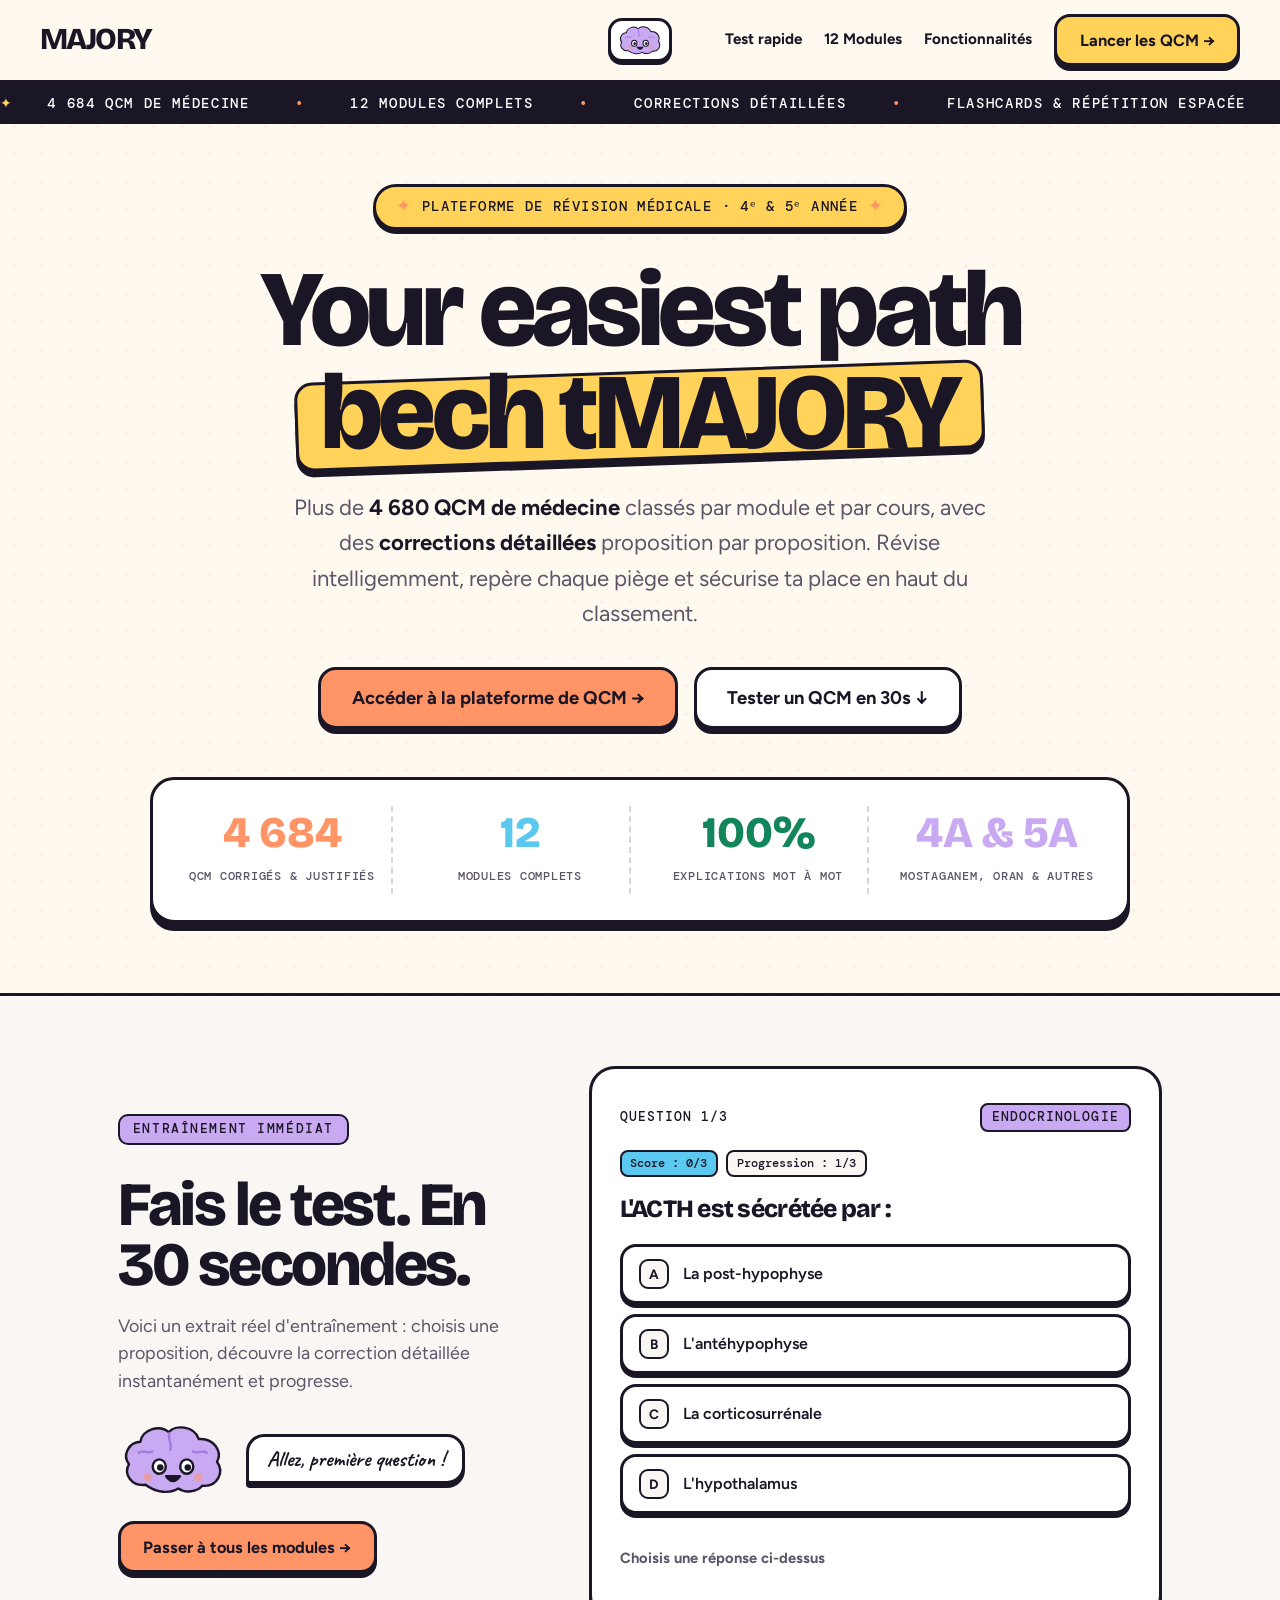
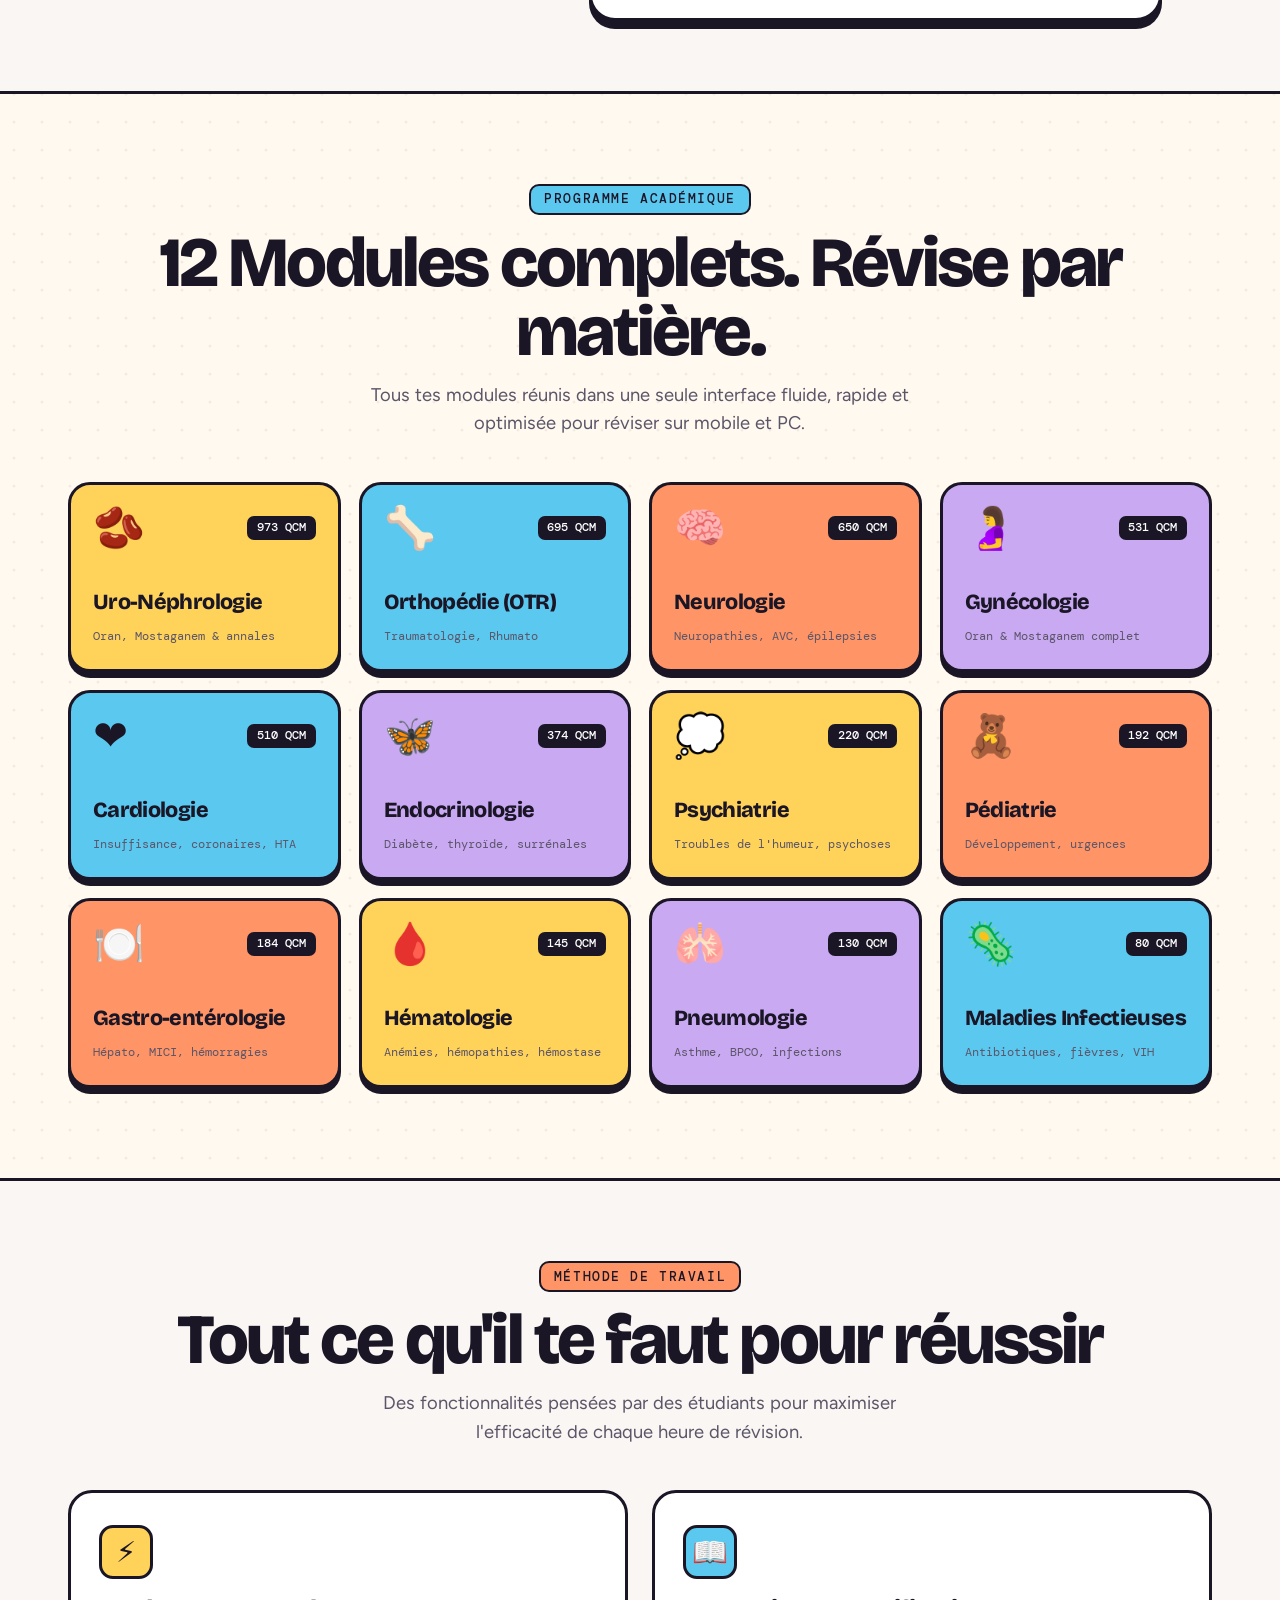
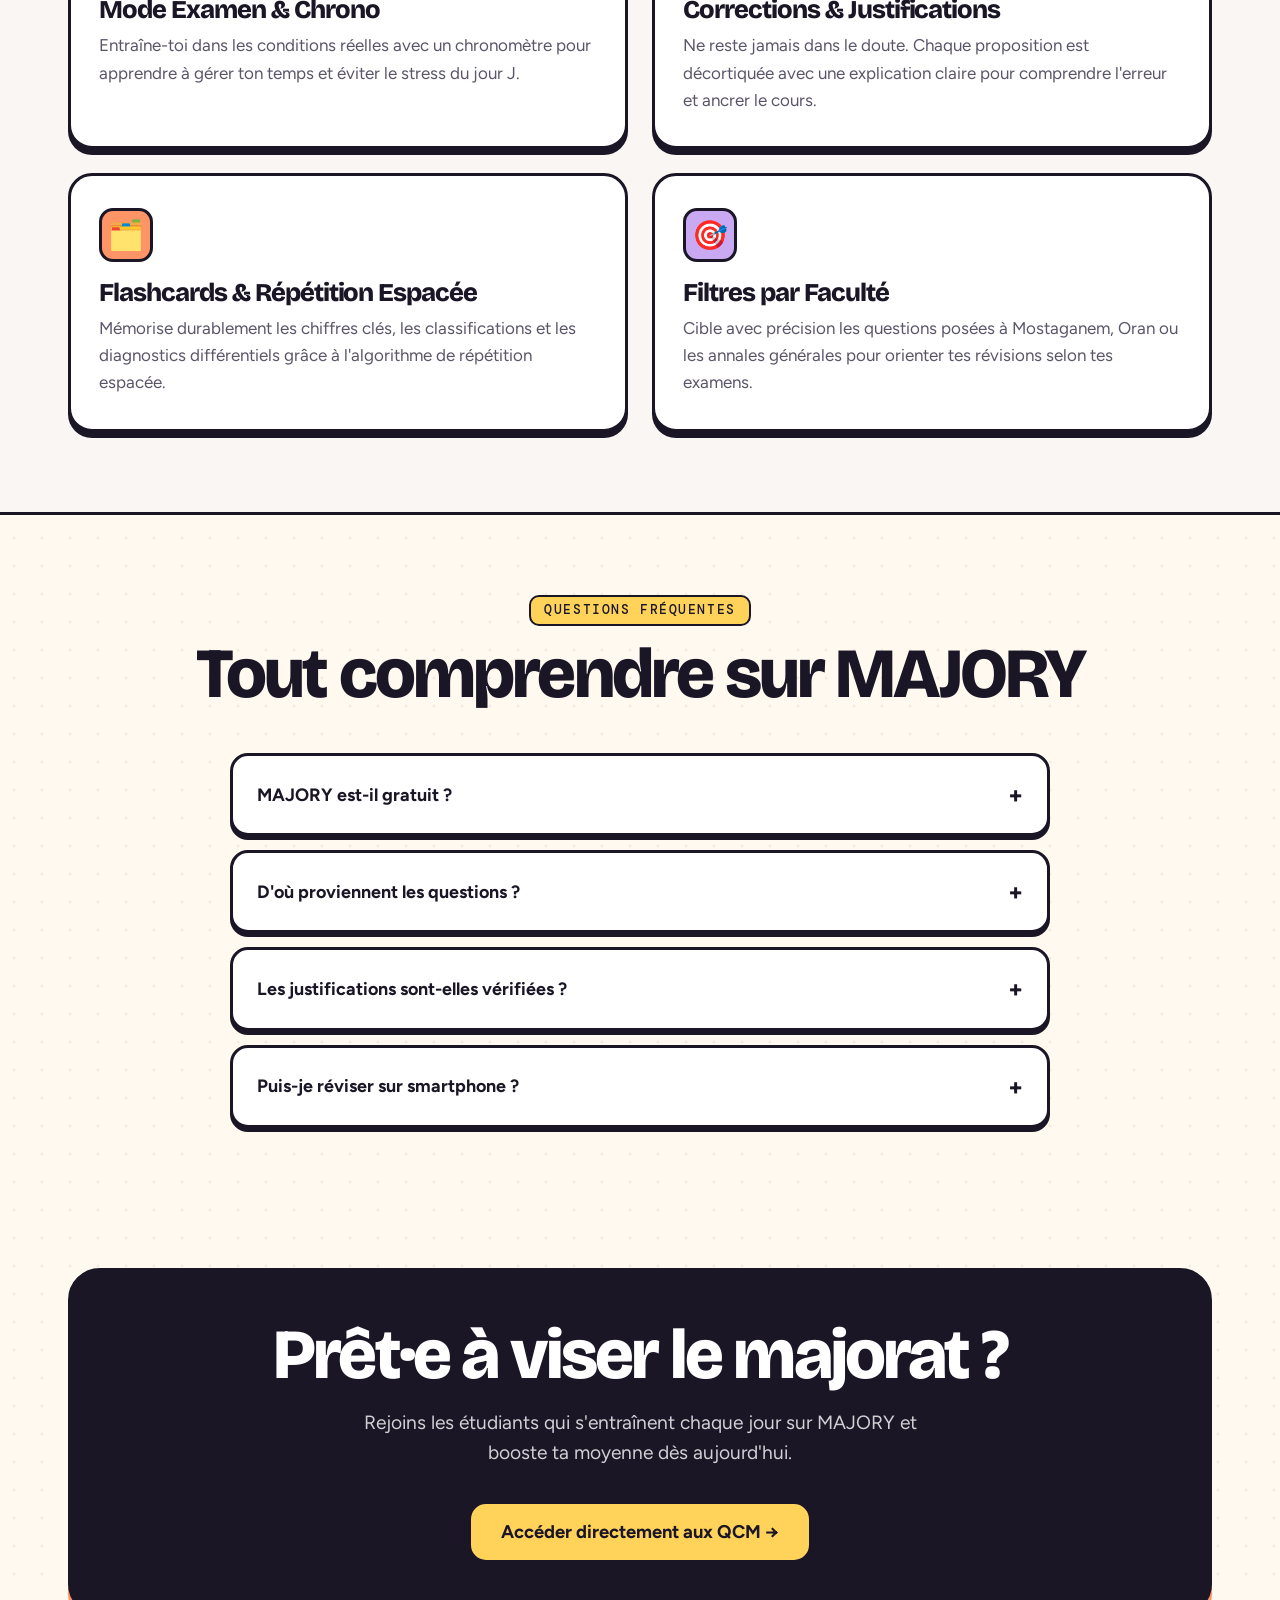
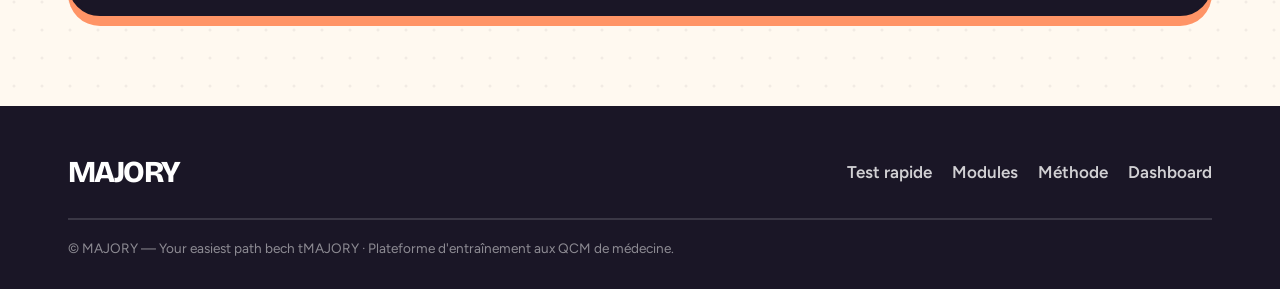
==== commit 6cb8d2dd: "Add files via upload" ====
--- a/index.html
+++ b/index.html
@@ -3,1030 +3,633 @@
 <head>
 <meta charset="UTF-8">
 <meta name="viewport" content="width=device-width, initial-scale=1.0">
-<title>MAJORY — Les annales en QCM, corrigées</title>
+<title>MAJORY — Your easiest path bech tMAJORY</title>
+<meta name="description" content="MAJORY : la plateforme de révision de médecine. Plus de 4 680 QCM corrigés avec justifications détaillées, rangés par module. Révise intelligemment et vise le majorat.">
+<meta property="og:type" content="website">
+<meta property="og:locale" content="fr_FR">
+<meta property="og:site_name" content="MAJORY">
+<meta property="og:title" content="MAJORY — Your easiest path bech tMAJORY">
+<meta property="og:description" content="4 684 QCM de médecine corrigés et expliqués. Entraîne-toi par module et majore ta promo.">
+<meta name="theme-color" content="#FFD25A">
+<link rel="icon" type="image/svg+xml" href="assets/favicon.svg">
 <link rel="preconnect" href="https://fonts.googleapis.com">
 <link rel="preconnect" href="https://fonts.gstatic.com" crossorigin>
-<link href="https://fonts.googleapis.com/css2?family=Fraunces:ital,opsz,wght@0,9..144,400..900;1,9..144,400..900&family=Instrument+Sans:ital,wght@0,400..700;1,400..700&family=IBM+Plex+Mono:wght@400;500;600&family=Caveat:wght@500;700&display=swap" rel="stylesheet">
+<link href="https://fonts.googleapis.com/css2?family=Bricolage+Grotesque:opsz,wght@12..96,500..800&family=Figtree:wght@400..700&family=DM+Mono:wght@500&family=Caveat:wght@700&display=swap" rel="stylesheet">
 <style>
 :root{
-  --paper:#F7F3EA; --paper2:#EFE8D8; --card:#FFFDF6;
-  --ink:#101B2D; --ink-soft:#43506B;
-  --red:#D8402A; --red-soft:#F6E3DF;
-  --green:#12855B; --green-soft:#E1EFE6;
-  --blue:#2B4FD8;
-  --line:rgba(16,27,45,.16); --line-hard:#101B2D;
-  --dk:#0C1524; --dk-text:#F2EDE0; --dk-line:rgba(242,237,224,.16);
-  --mono:'IBM Plex Mono',monospace; --disp:'Fraunces',serif; --body:'Instrument Sans',sans-serif; --hand:'Caveat',cursive;
-  --shadow:8px 8px 0 rgba(16,27,45,.10);
+  --ink:#1A1626; --soft:#5B5568; --paper:#FFF9F0; --cream:#FAF6F3; --white:#fff;
+  --y:#FFD25A; --b:#5BC8F0; --o:#FF9466; --p:#C9A9F2;
+  --disp:'Bricolage Grotesque',system-ui,sans-serif; --body:'Figtree',system-ui,sans-serif; --mono:'DM Mono',monospace; --hand:'Caveat',cursive;
+  --stk:3px solid var(--ink);
 }
 *{margin:0;padding:0;box-sizing:border-box}
 html{scroll-behavior:smooth}
-body{font-family:var(--body);background:var(--paper);color:var(--ink);line-height:1.6;overflow-x:hidden}
-::selection{background:var(--red);color:var(--paper)}
-img{display:block;max-width:100%}
+body{
+  font-family:var(--body);font-size:17px;line-height:1.55;color:var(--ink);overflow-x:hidden;-webkit-font-smoothing:antialiased;
+  background-color:var(--paper);
+  background-image:url("data:image/svg+xml,%3Csvg xmlns='http://www.w3.org/2000/svg' width='28' height='28'%3E%3Ccircle cx='14' cy='14' r='1.5' fill='%231A1626' fill-opacity='.06'/%3E%3C/svg%3E");
+}
+svg,img{display:block;max-width:100%}
 a{color:inherit}
 button{font-family:inherit;cursor:pointer}
-:focus-visible{outline:2px dashed var(--red);outline-offset:3px}
-body::after{content:"";position:fixed;inset:0;pointer-events:none;z-index:120;opacity:.045;mix-blend-mode:multiply;
-  background-image:url("data:image/svg+xml,%3Csvg xmlns='http://www.w3.org/2000/svg' width='140' height='140'%3E%3Cfilter id='n'%3E%3CfeTurbulence type='fractalNoise' baseFrequency='.9' numOctaves='2'/%3E%3C/filter%3E%3Crect width='100%25' height='100%25' filter='url(%23n)'/%3E%3C/svg%3E")}
-.container{max-width:1180px;margin:0 auto;padding:0 24px}
-.overline{font-family:var(--mono);font-size:11px;letter-spacing:.2em;text-transform:uppercase;color:var(--red);display:inline-flex;align-items:center;gap:10px}
-.overline::before{content:"";width:26px;height:2px;background:var(--red)}
-h1,h2,h3{font-family:var(--disp);font-weight:800;line-height:1.04;letter-spacing:-.015em}
-.h2{font-size:clamp(2rem,4.2vw,3.1rem);margin:14px 0 18px}
-.lead{color:var(--ink-soft);font-size:1.06rem;max-width:56ch}
-section{position:relative}
-
-/* ---------- buttons ---------- */
-.btn{display:inline-flex;align-items:center;gap:10px;border:1.5px solid var(--ink);background:transparent;color:var(--ink);
-  font-weight:600;font-size:.95rem;padding:.95rem 1.5rem;text-decoration:none;transition:transform .16s ease,box-shadow .16s ease,background .16s}
-.btn .ar{transition:transform .16s}
-.btn:hover{transform:translate(-3px,-3px);box-shadow:5px 5px 0 var(--red)}
-.btn:hover .ar{transform:translateX(4px)}
-.btn:active{transform:translate(0,0);box-shadow:0 0 0 var(--red)}
-.btn-solid{background:var(--ink);color:var(--paper)}
-.btn-red{background:var(--red);border-color:var(--red);color:#fff}
-.btn-red:hover{box-shadow:5px 5px 0 var(--ink)}
-
-/* ---------- ticker ---------- */
-.ticker{background:var(--ink);color:var(--paper);overflow:hidden;border-bottom:1px solid var(--ink)}
-.ticker-track{display:flex;width:max-content;animation:tick 30s linear infinite}
-.ticker span{font-family:var(--mono);font-size:11.5px;letter-spacing:.18em;text-transform:uppercase;padding:9px 0;white-space:nowrap}
-.ticker b{color:var(--red);font-weight:400;padding:0 14px}
+::selection{background:var(--y)}
+:focus-visible{outline:3px solid var(--b);outline-offset:3px;border-radius:8px}
+h1,h2,h3{font-family:var(--disp);font-weight:800;line-height:.98;letter-spacing:-.04em}
+.wrap{max-width:1200px;margin:0 auto;padding:0 28px}
+.mono{font-family:var(--mono);font-weight:500;letter-spacing:.04em}
+.hand{font-family:var(--hand);font-weight:700}
+.stk{border:var(--stk);box-shadow:0 6px 0 var(--ink)}
+
+/* Boutons */
+.btn{display:inline-flex;align-items:center;justify-content:center;gap:10px;font:700 1.02rem var(--body);text-decoration:none;color:var(--ink);background:var(--white);
+  border:var(--stk);border-radius:16px;padding:.8rem 1.4rem;cursor:pointer;box-shadow:0 5px 0 var(--ink);transition:transform .12s,box-shadow .12s}
+.btn:hover{transform:translateY(-2px);box-shadow:0 7px 0 var(--ink)}
+.btn:active{transform:translateY(5px);box-shadow:0 0 0 var(--ink)}
+.btn.y{background:var(--y)}.btn.o{background:var(--o)}.btn.b{background:var(--b)}.btn.p{background:var(--p)}
+.btn.k{background:var(--ink);color:#fff;box-shadow:0 5px 0 var(--o)}
+.btn.k:hover{box-shadow:0 7px 0 var(--o)}
+.btn.lg{font-size:1.15rem;padding:1.05rem 1.9rem;border-radius:18px}
+
+/* Navigation bar */
+.top-bar{position:sticky;top:0;z-index:90;background:rgba(255,249,240,.94);backdrop-filter:blur(10px);border-bottom:var(--stk)}
+.top-inner{display:flex;align-items:center;justify-content:space-between;padding:14px 0;position:relative}
+.logo{display:flex;align-items:center;gap:10px;text-decoration:none;font-family:var(--disp);font-weight:800;font-size:1.9rem;letter-spacing:-.05em}
+.top-mascot-center{
+  position:absolute;left:50%;top:50%;transform:translate(-50%,-50%);
+  display:flex;align-items:center;justify-content:center;
+  width:64px;height:44px;background:var(--white);border:var(--stk);border-radius:14px;
+  box-shadow:0 3px 0 var(--ink);transition:transform .15s cubic-bezier(.34,1.56,.64,1);
+}
+.top-mascot-center:hover{transform:translate(-50%,-53%) scale(1.08)}
+.top-mascot-center svg{width:46px;height:32px}
+.top-nav{display:flex;align-items:center;gap:22px}
+.nav-link{font-weight:700;font-size:.95rem;text-decoration:none;transition:color .12s}
+.nav-link:hover{color:var(--o)}
+@media(max-width:820px){
+  .top-nav .nav-link{display:none}
+  .top-mascot-center{position:static;transform:none;margin:0 10px}
+}
+
+/* Ticker */
+.ticker{background:var(--ink);color:var(--y);overflow:hidden;white-space:nowrap;padding:10px 0;font-family:var(--mono);font-weight:500;font-size:.85rem;letter-spacing:.12em}
+.ticker div{display:inline-block;animation:tick 36s linear infinite}
+.ticker b{color:#fff;margin:0 24px;font-weight:500}.ticker em{font-style:normal;color:var(--o);margin:0 12px}
 @keyframes tick{to{transform:translateX(-50%)}}
 
-/* ---------- header ---------- */
-header{position:sticky;top:0;z-index:100;background:var(--paper);border-bottom:1px solid var(--line);transition:box-shadow .25s}
-header.scrolled{box-shadow:0 8px 24px rgba(16,27,45,.08)}
-.nav{display:flex;align-items:center;justify-content:space-between;padding:16px 0}
-.logo{display:flex;align-items:center;gap:12px;text-decoration:none}
-.logo-cross{width:34px;height:34px;background:var(--red);color:#fff;display:grid;place-items:center;font-size:20px;font-weight:700;box-shadow:3px 3px 0 var(--ink)}
-.logo-word{font-family:var(--disp);font-weight:900;font-size:1.45rem;letter-spacing:-.02em}
-.logo-sub{display:block;font-family:var(--mono);font-size:9px;letter-spacing:.28em;color:var(--ink-soft);margin-top:-3px}
-.nav-links{display:flex;gap:30px;list-style:none}
-.nav-links a{text-decoration:none;font-size:.93rem;font-weight:500;position:relative;padding:4px 0}
-.nav-links a::after{content:"";position:absolute;left:0;bottom:0;height:2px;width:0;background:var(--red);transition:width .25s}
-.nav-links a:hover::after{width:100%}
-.nav-cta{display:flex;align-items:center;gap:14px}
-.nav-cta .btn{padding:.65rem 1.15rem;font-size:.88rem}
-
-/* ---------- hero ---------- */
-.hero{padding:76px 0 100px;overflow:hidden;
-  background:
-   repeating-linear-gradient(to bottom,transparent 0 33px,rgba(16,27,45,.05) 33px 34px)}
-.hero::before{content:"";position:absolute;top:0;bottom:0;left:clamp(10px,4vw,64px);width:1.5px;background:rgba(216,64,42,.35)}
-.hero-grid{display:grid;grid-template-columns:1.02fr .98fr;gap:64px;align-items:center}
-.hero h1{font-size:clamp(2.9rem,6.4vw,4.9rem);font-weight:900;margin:22px 0 20px}
-.line{display:block;overflow:hidden;padding-bottom:.06em}
-.line-inner{display:block;transform:translateY(112%);animation:rise .9s cubic-bezier(.22,1,.36,1) forwards}
-.line:nth-child(2) .line-inner{animation-delay:.12s}
-.line:nth-child(3) .line-inner{animation-delay:.24s}
-@keyframes rise{to{transform:translateY(0)}}
-.hero h1 em{font-style:italic;color:var(--red);position:relative;white-space:nowrap}
-.hero h1 em svg{position:absolute;left:0;right:0;bottom:-10px;width:100%;height:12px}
-.hero .lead{margin-bottom:30px}
-.hero-ctas{display:flex;gap:16px;flex-wrap:wrap;margin-bottom:14px}
-.hero-note{font-family:var(--mono);font-size:12px;color:var(--ink-soft)}
-.hero-note b{color:var(--green)}
-.hero-stats{display:flex;margin-top:38px;border-top:1.5px solid var(--ink)}
-.hs{padding:18px 26px 0 0;margin-right:26px;border-right:1px solid var(--line)}
-.hs:last-child{border-right:none;margin-right:0}
-.hs b{font-family:var(--mono);font-size:1.5rem;font-weight:600;display:block}
-.hs span{font-size:.78rem;color:var(--ink-soft);text-transform:uppercase;letter-spacing:.08em}
-.hand-note{font-family:var(--hand);color:var(--red);font-size:1.35rem;transform:rotate(-2deg);display:inline-block;margin-top:10px}
-
-/* ---------- quiz card ---------- */
-.quiz-wrap{position:relative}
-.quiz-wrap::before{content:"";position:absolute;inset:14px -14px -14px 14px;background:var(--paper2);border:1.5px solid var(--ink);z-index:0}
-.quiz{position:relative;z-index:1;background:var(--card);border:1.5px solid var(--ink);box-shadow:var(--shadow);
-  padding:26px 26px 26px 40px}
-.quiz::before{content:"";position:absolute;top:0;bottom:0;left:24px;width:1.5px;background:rgba(216,64,42,.5)}
-.quiz-head{display:flex;align-items:center;justify-content:space-between;gap:10px;flex-wrap:wrap;margin-bottom:14px}
-.chip{font-family:var(--mono);font-size:11px;letter-spacing:.08em;padding:5px 10px;border:1px solid var(--line);background:var(--paper)}
-.chip-mod{background:var(--ink);color:var(--paper);border-color:var(--ink)}
-.chip-time{color:var(--red);border-color:var(--red);min-width:64px;text-align:center}
-.stamp{position:absolute;top:-16px;right:-14px;transform:rotate(8deg);border:2px solid var(--red);color:var(--red);
-  font-family:var(--mono);font-size:10px;letter-spacing:.22em;padding:6px 10px;background:var(--card);z-index:2}
-.qbar{height:4px;background:var(--paper2);margin:4px 0 18px;overflow:hidden}
-.qbar i{display:block;height:100%;background:var(--red);width:20%;transition:width .5s cubic-bezier(.22,1,.36,1)}
-.qtext{font-family:var(--disp);font-size:1.32rem;font-weight:700;line-height:1.3;margin-bottom:18px}
-.qchoices{display:grid;gap:9px}
-.choice{display:flex;align-items:flex-start;gap:12px;text-align:left;background:#fff;border:1.5px solid var(--line);
-  padding:11px 13px;font-size:.94rem;transition:border-color .15s,transform .15s,background .2s}
-.choice:hover:not(:disabled){border-color:var(--ink);transform:translateX(4px)}
-.choice .key{font-family:var(--mono);font-weight:600;font-size:.8rem;width:26px;height:26px;flex:none;display:grid;place-items:center;border:1.5px solid var(--ink)}
-.choice.correct{border-color:var(--green);background:var(--green-soft)}
-.choice.correct .key{background:var(--green);border-color:var(--green);color:#fff}
-.choice.wrong{border-color:var(--red);background:var(--red-soft);animation:shake .4s}
-.choice.wrong .key{background:var(--red);border-color:var(--red);color:#fff}
-.choice.dim{opacity:.45}
-@keyframes shake{0%,100%{transform:translateX(0)}25%{transform:translateX(-5px)}75%{transform:translateX(5px)}}
-.qexpl{margin-top:18px;border-top:1.5px dashed var(--line);padding-top:14px;animation:fadeUp .4s ease}
-.qexpl h4{font-family:var(--mono);font-size:10.5px;letter-spacing:.2em;text-transform:uppercase;color:var(--ink-soft);margin-bottom:10px}
-.qexpl li{list-style:none;display:flex;gap:10px;font-size:.86rem;padding:6px 0;border-bottom:1px dotted var(--line)}
-.qexpl li:last-child{border-bottom:none}
-.tag{font-family:var(--mono);font-size:10px;font-weight:600;padding:2px 7px;flex:none;height:fit-content;margin-top:2px}
-.tag.v{background:var(--green);color:#fff}
-.tag.f{background:var(--red);color:#fff}
-.qexpl .why{color:var(--ink-soft)}
-.qnote{font-family:var(--hand);color:var(--red);font-size:1.2rem;margin-top:10px}
-.qfoot{display:flex;align-items:center;justify-content:space-between;margin-top:20px;gap:12px}
-.qscore{font-family:var(--mono);font-size:.82rem}
-.qscore b{color:var(--green)}
-.hidden{display:none!important}
-@keyframes fadeUp{from{opacity:0;transform:translateY(10px)}to{opacity:1;transform:none}}
-.qresult{text-align:center;padding:20px 0;animation:fadeUp .4s ease}
-.qresult .big{font-family:var(--disp);font-size:4rem;font-weight:900;line-height:1}
-.qresult .big span{color:var(--red)}
-.qresult p{color:var(--ink-soft);margin:12px 0 20px}
-
-/* ---------- modules ---------- */
-.modules{padding:100px 0 90px;background:var(--card);border-top:1.5px solid var(--ink);border-bottom:1.5px solid var(--ink)}
-.mod-top{display:flex;justify-content:space-between;align-items:flex-end;gap:30px;flex-wrap:wrap;margin-bottom:34px}
-.years{display:flex;gap:8px;flex-wrap:wrap}
-.ychip{font-family:var(--mono);font-size:12px;padding:8px 14px;border:1.5px solid var(--line);background:transparent;transition:.15s}
-.ychip:hover{border-color:var(--ink)}
-.ychip.on{background:var(--ink);color:var(--paper);border-color:var(--ink);box-shadow:3px 3px 0 var(--red)}
-.mod-total{font-family:var(--mono);font-size:12px;color:var(--ink-soft);margin-top:12px}
-.mod-total b{color:var(--red)}
-.mod-rail{display:grid;grid-auto-flow:column;grid-auto-columns:minmax(240px,1fr);gap:18px;overflow-x:auto;padding:6px 2px 18px;scroll-snap-type:x mandatory}
-.mod-rail::-webkit-scrollbar{height:8px}
-.mod-rail::-webkit-scrollbar-thumb{background:var(--ink);border-radius:0}
-.mod-rail::-webkit-scrollbar-track{background:var(--paper2)}
-.mcard{scroll-snap-align:start;background:var(--paper);border:1.5px solid var(--ink);padding:22px;transition:transform .2s,box-shadow .2s;position:relative;text-decoration:none;color:inherit;display:block}
-.mcard:hover{transform:translateY(-6px);box-shadow:6px 6px 0 var(--ink)}
-.mcard .mg{font-family:var(--mono);font-size:11px;border:1.5px solid var(--ink);width:38px;height:38px;display:grid;place-items:center;background:var(--card);margin-bottom:16px}
-.mcard h3{font-size:1.25rem;margin-bottom:4px}
-.mcount{font-family:var(--mono);font-size:1.9rem;font-weight:600;color:var(--red);transition:opacity .2s}
-.mcount.flip{opacity:0}
-.mcount small{font-size:.72rem;color:var(--ink-soft);font-weight:400;display:block;letter-spacing:.1em;text-transform:uppercase}
-.mchaps{margin-top:14px;border-top:1px dashed var(--line);padding-top:12px}
-.mchaps li{list-style:none;font-size:.8rem;color:var(--ink-soft);display:flex;justify-content:space-between;padding:4px 0}
-.mchaps li b{font-family:var(--mono);font-weight:500;color:var(--ink)}
-
-/* ---------- explain (corrections) ---------- */
-.explain{padding:110px 0}
-.explain-grid{display:grid;grid-template-columns:1fr 1.05fr;gap:70px;align-items:center}
-.explain ul{list-style:none;margin-top:26px}
-.explain li{padding:14px 0 14px 34px;border-top:1px solid var(--line);position:relative;font-size:1rem}
-.explain li::before{content:"✚";position:absolute;left:2px;color:var(--red);font-weight:700}
-.copy-card{background:var(--card);border:1.5px solid var(--ink);box-shadow:var(--shadow);padding:30px 30px 30px 46px;position:relative;transform:rotate(.6deg)}
-.copy-card::before{content:"";position:absolute;top:0;bottom:0;left:28px;width:1.5px;background:rgba(216,64,42,.5)}
-.copy-card h4{font-family:var(--mono);font-size:11px;letter-spacing:.18em;text-transform:uppercase;margin-bottom:18px;color:var(--ink-soft)}
-.copy-row{padding:14px 0;border-bottom:1px dotted var(--line)}
-.copy-row .st{font-weight:600;font-size:.98rem;display:flex;gap:12px;align-items:flex-start;justify-content:space-between}
-.copy-row .why{font-size:.87rem;color:var(--ink-soft);margin-top:6px}
-.copy-row.bad .st span{text-decoration:line-through;text-decoration-color:var(--red);text-decoration-thickness:2px}
-.hand{font-family:var(--hand);color:var(--red);font-size:1.5rem;line-height:1.2}
-.copy-note{margin-top:16px;display:flex;gap:12px;align-items:center}
-
-/* ---------- methode (sticky) ---------- */
-.methode{padding:110px 0;background:var(--paper2);border-top:1.5px solid var(--ink)}
-.meth-grid{display:grid;grid-template-columns:.9fr 1.1fr;gap:70px;align-items:start}
-.meth-left{position:sticky;top:110px}
-.meth-left .lead{margin-bottom:24px}
-.step{background:var(--card);border:1.5px solid var(--ink);padding:34px;margin-bottom:26px;display:grid;grid-template-columns:auto 1fr;gap:26px;transition:transform .2s,box-shadow .2s}
-.step:hover{transform:translateX(8px);box-shadow:-6px 6px 0 var(--red)}
-.step .num{font-family:var(--disp);font-style:italic;font-weight:900;font-size:2.6rem;color:var(--red);line-height:1}
-.step h3{font-size:1.35rem;margin-bottom:8px}
-.step p{color:var(--ink-soft);font-size:.95rem}
-.mock{margin-top:18px;border:1px dashed var(--line);padding:14px;background:var(--paper)}
-.mock-chips{display:flex;gap:8px;flex-wrap:wrap}
-.mock-chips i{font-style:normal;font-family:var(--mono);font-size:10.5px;padding:5px 9px;border:1px solid var(--line);background:var(--card)}
-.mock-chips i.on{background:var(--red);color:#fff;border-color:var(--red)}
-.mock-rows .mrow{display:flex;justify-content:space-between;font-size:.82rem;padding:7px 10px;border:1px solid var(--line);background:var(--card);margin-bottom:6px}
-.mock-rows .mrow.ok{border-color:var(--green);background:var(--green-soft)}
-.mbar{height:8px;background:var(--paper2);border:1px solid var(--line);position:relative}
-.mbar i{position:absolute;inset:0;width:72%;background:var(--green)}
-.mock-score{display:flex;justify-content:space-between;font-family:var(--mono);font-size:11px;margin-bottom:8px}
-
-/* ---------- exam (dark) ---------- */
-.exam{background:var(--dk);color:var(--dk-text);padding:110px 0;overflow:hidden}
-.exam::before{content:"EXAMEN";position:absolute;top:30px;right:-30px;font-family:var(--disp);font-weight:900;font-size:clamp(6rem,16vw,13rem);
-  color:transparent;-webkit-text-stroke:1px rgba(242,237,224,.07);pointer-events:none;line-height:1}
-.exam .overline{color:#E8806E}.exam .overline::before{background:#E8806E}
-.exam-grid{display:grid;grid-template-columns:1.05fr .95fr;gap:70px;align-items:center;position:relative;z-index:1}
-.exam-feats{list-style:none;margin-top:26px}
-.exam-feats li{padding:13px 0 13px 30px;border-top:1px solid var(--dk-line);position:relative;font-size:.98rem}
-.exam-feats li::before{content:"▸";position:absolute;left:2px;color:var(--red)}
-.exam-widget{background:#111D31;border:1px solid var(--dk-line);padding:36px;text-align:center;box-shadow:12px 12px 0 rgba(216,64,42,.18)}
-.ring-wrap{position:relative;width:180px;margin:0 auto 20px}
-.ring-wrap svg{transform:rotate(-90deg)}
-.ring-bg{fill:none;stroke:rgba(242,237,224,.12);stroke-width:6}
-.ring-fg{fill:none;stroke:var(--red);stroke-width:6;stroke-dasharray:339.3;stroke-dashoffset:0;transition:stroke-dashoffset .12s linear}
-.ring-time{position:absolute;inset:0;display:grid;place-items:center;font-family:var(--mono);font-size:1.7rem;font-weight:600}
-.dots{display:flex;justify-content:center;gap:7px;flex-wrap:wrap;margin-bottom:24px}
-.dots i{width:14px;height:14px;border:1px solid var(--dk-line);transition:.2s}
-.dots i.f{background:var(--red);border-color:var(--red)}
-.dots i.d{background:#3A4A6B;border-color:#3A4A6B}
-.exam-res{animation:fadeUp .4s ease}
-.exam-res .score{font-family:var(--disp);font-weight:900;font-size:3.4rem;line-height:1}
-.exam-res .score span{font-size:1.4rem;color:rgba(242,237,224,.5)}
-.rechips{display:flex;gap:8px;flex-wrap:wrap;justify-content:center;margin:16px 0 22px}
-.rechips i{font-style:normal;font-family:var(--mono);font-size:10.5px;padding:5px 10px;border:1px solid var(--red);color:#E8806E}
-.exam-widget .btn{border-color:var(--dk-text);color:var(--dk-text)}
-.exam-widget .btn:hover{box-shadow:5px 5px 0 var(--red)}
-.exam-widget .btn-solid{background:var(--red);border-color:var(--red);color:#fff}
-
-/* ---------- stats ---------- */
-.stats{padding:80px 0;border-bottom:1.5px solid var(--ink)}
-.stats-grid{display:grid;grid-template-columns:repeat(4,1fr);position:relative}
-.stat{padding:10px 30px;border-left:1px solid var(--line)}
-.stat:first-child{border-left:none;padding-left:0}
-.stat b{font-family:var(--mono);font-size:clamp(2rem,3.6vw,2.9rem);font-weight:600;display:block;line-height:1.1}
-.stat b em{font-style:normal;color:var(--red)}
-.stat span{font-size:.8rem;text-transform:uppercase;letter-spacing:.1em;color:var(--ink-soft)}
-.stamp-big{position:absolute;right:-8px;top:-46px;transform:rotate(-9deg);border:3px solid var(--red);color:var(--red);
-  font-family:var(--mono);font-size:13px;letter-spacing:.3em;padding:10px 16px;opacity:.85;background:var(--paper)}
-
-/* ---------- anywhere (photos) ---------- */
-.anywhere{padding:110px 0}
-.any-grid{display:grid;grid-template-columns:1fr 1fr;gap:70px;align-items:center}
-.collage{position:relative;height:480px}
-.collage figure{position:absolute;border:1.5px solid var(--ink);background:var(--card);padding:10px 10px 34px;box-shadow:var(--shadow);overflow:visible}
-.collage .ph{overflow:hidden}
-.collage img{width:100%;height:100%;object-fit:cover}
-.kb img{animation:kb 16s ease-in-out infinite alternate}
-@keyframes kb{from{transform:scale(1)}to{transform:scale(1.1) translate(-2%,1.5%)}}
-.collage figcaption{font-family:var(--hand);font-size:1.25rem;color:var(--ink-soft);position:absolute;bottom:6px;left:12px}
-.c1{width:56%;top:0;left:0;transform:rotate(-2.5deg);z-index:2}.c1 .ph{height:280px}
-.c2{width:46%;top:120px;right:0;transform:rotate(2deg);z-index:3}.c2 .ph{height:230px}
-.c3{width:44%;bottom:0;left:16%;transform:rotate(-1deg);z-index:1}.c3 .ph{height:170px}
-.dev-chips{display:flex;gap:10px;flex-wrap:wrap;margin-top:24px}
-.dev-chips i{font-style:normal;font-family:var(--mono);font-size:12px;padding:9px 14px;border:1.5px solid var(--ink);background:var(--card)}
-
-/* ---------- testimonials ---------- */
-.testi{padding:100px 0;background:var(--card);border-top:1.5px solid var(--ink)}
-.testi-grid{display:grid;grid-template-columns:repeat(3,1fr);gap:26px;margin-top:46px}
-.tcard{background:var(--paper);border:1.5px solid var(--ink);padding:30px;position:relative;transition:transform .25s,box-shadow .25s}
-.tcard:nth-child(1){transform:rotate(-1.4deg)}
-.tcard:nth-child(2){transform:rotate(1deg) translateY(16px)}
-.tcard:nth-child(3){transform:rotate(-.6deg)}
-.tcard:hover{transform:rotate(0) translateY(-6px);box-shadow:8px 8px 0 var(--ink);z-index:2}
-.tstars{color:var(--red);letter-spacing:4px;font-size:.9rem;margin-bottom:14px}
-.tcard blockquote{font-family:var(--disp);font-style:italic;font-size:1.12rem;line-height:1.45;font-weight:500}
-.tcard cite{display:block;margin-top:18px;font-style:normal;font-family:var(--mono);font-size:12px;color:var(--ink-soft)}
-.tcard cite b{display:block;color:var(--ink);font-size:13px}
-.tcard .pin{position:absolute;top:-10px;left:50%;width:18px;height:18px;border-radius:50%;background:var(--red);border:2px solid var(--ink);transform:translateX(-50%)}
-
-/* ---------- pricing ---------- */
-.pricing{padding:110px 0}
-.price-grid{display:grid;grid-template-columns:repeat(3,1fr);gap:26px;margin-top:50px;align-items:stretch}
-.pcard{border:1.5px solid var(--ink);background:var(--card);padding:34px;display:flex;flex-direction:column;position:relative;transition:transform .2s,box-shadow .2s}
-.pcard:hover{transform:translateY(-6px);box-shadow:8px 8px 0 rgba(16,27,45,.15)}
-.pcard.feat{background:var(--ink);color:var(--paper);box-shadow:10px 10px 0 var(--red)}
-.pcard .pname{font-family:var(--mono);font-size:12px;letter-spacing:.22em;text-transform:uppercase;color:var(--red)}
-.pcard .price{font-family:var(--disp);font-weight:900;font-size:2.9rem;margin:12px 0 2px}
-.pcard .price small{font-size:1rem;font-weight:400;font-family:var(--body)}
-.pcard .pdesc{font-size:.88rem;color:var(--ink-soft);margin-bottom:20px}
-.pcard.feat .pdesc{color:rgba(242,237,224,.65)}
-.pcard ul{list-style:none;margin-bottom:28px;flex:1}
-.pcard li{padding:9px 0 9px 26px;border-top:1px dashed var(--line);font-size:.9rem;position:relative}
-.pcard.feat li{border-color:var(--dk-line)}
-.pcard li::before{content:"✚";position:absolute;left:0;color:var(--red);font-size:.8rem;font-weight:700}
-.pcard li.no{opacity:.4}.pcard li.no::before{content:"—"}
-.pbadge{position:absolute;top:-15px;right:22px;background:var(--red);color:#fff;font-family:var(--mono);font-size:10px;letter-spacing:.2em;padding:7px 12px;transform:rotate(3deg);border:1.5px solid var(--ink)}
-.pcard .btn{justify-content:center}
-.pcard.feat .btn{border-color:var(--paper);color:var(--paper)}
-
-/* ---------- faq ---------- */
-.faq{padding:100px 0;background:var(--paper2);border-top:1.5px solid var(--ink)}
-.faq-list{max-width:780px;margin:44px auto 0}
-.faq-item{border-bottom:1.5px solid var(--ink)}
-.faq-q{width:100%;background:none;border:none;display:flex;justify-content:space-between;align-items:center;gap:20px;
-  text-align:left;padding:24px 4px;font-family:var(--disp);font-size:1.2rem;font-weight:700;color:var(--ink)}
-.faq-q .ic{font-family:var(--mono);font-size:1.3rem;color:var(--red);transition:transform .3s;flex:none}
-.faq-item.open .ic{transform:rotate(45deg)}
-.faq-a{max-height:0;overflow:hidden;transition:max-height .4s cubic-bezier(.22,1,.36,1)}
-.faq-a p{padding:0 4px 26px;color:var(--ink-soft);max-width:62ch}
-
-/* ---------- final cta ---------- */
-.final{padding:130px 0;text-align:center;position:relative;overflow:hidden;
-  background:repeating-linear-gradient(to bottom,transparent 0 33px,rgba(16,27,45,.045) 33px 34px)}
-.final::before,.final::after{content:"";position:absolute;top:0;bottom:0;width:1.5px;background:rgba(216,64,42,.3)}
-.final::before{left:8%}.final::after{right:8%}
-.final h2{font-size:clamp(2.4rem,5.6vw,4.2rem);max-width:16ch;margin:18px auto 16px}
-.final .lead{margin:0 auto 34px}
-.final .hand-note{margin-top:22px}
-
-/* ---------- footer ---------- */
-footer{background:var(--dk);color:var(--dk-text);padding:70px 0 34px}
-.foot-grid{display:grid;grid-template-columns:1.4fr 1fr 1fr 1fr;gap:40px;margin-bottom:50px}
-.foot-brand p{color:rgba(242,237,224,.55);font-size:.9rem;max-width:30ch;margin-top:14px}
-.foot-col h5{font-family:var(--mono);font-size:11px;letter-spacing:.22em;text-transform:uppercase;color:var(--red);margin-bottom:16px}
-.foot-col a{display:block;text-decoration:none;color:rgba(242,237,224,.75);font-size:.9rem;padding:5px 0;transition:color .15s,transform .15s}
-.foot-col a:hover{color:#fff;transform:translateX(4px)}
-.foot-bottom{border-top:1px solid var(--dk-line);padding-top:26px;display:flex;justify-content:space-between;flex-wrap:wrap;gap:14px;
-  font-family:var(--mono);font-size:11.5px;color:rgba(242,237,224,.5)}
-
-/* ---------- reveal ---------- */
-.reveal{opacity:0;transform:translateY(28px);transition:opacity .7s ease,transform .7s cubic-bezier(.22,1,.36,1)}
-.reveal.in{opacity:1;transform:none}
-.reveal.d1{transition-delay:.1s}.reveal.d2{transition-delay:.2s}.reveal.d3{transition-delay:.3s}
-
-/* ---------- responsive ---------- */
-@media(max-width:1020px){
-  .hero-grid,.explain-grid,.meth-grid,.exam-grid,.any-grid{grid-template-columns:1fr;gap:56px}
-  .meth-left{position:static}
-  .stats-grid{grid-template-columns:repeat(2,1fr);gap:30px}
-  .stat{border-left:none;padding:0}
-  .stamp-big{display:none}
-  .testi-grid,.price-grid{grid-template-columns:1fr;max-width:520px;margin-left:auto;margin-right:auto}
-  .tcard:nth-child(2){transform:rotate(1deg)}
-  .foot-grid{grid-template-columns:1fr 1fr}
-  .collage{height:420px}
-}
-@media(max-width:860px){.nav-links{display:none}}
-@media(max-width:640px){
-  .hero{padding:56px 0 80px}
-  .hero-stats{flex-wrap:wrap;gap:18px}
-  .hs{border-right:none;margin-right:0;padding:14px 24px 0 0}
-  .quiz{padding:22px 18px 22px 32px}
-  .step{grid-template-columns:1fr;gap:12px}
-  .collage{height:360px}
-  .mod-rail{grid-auto-columns:82%}
-}
-/* ---------- reduced motion ---------- */
-@media(prefers-reduced-motion:reduce){
-  html{scroll-behavior:auto}
-  *,*::before,*::after{animation-duration:.01ms!important;animation-iteration-count:1!important;transition-duration:.01ms!important}
-  .line-inner{transform:none;animation:none}
-  .reveal{opacity:1;transform:none}
-  .ticker-track{animation:none}
-  .kb img{animation:none}
-}
+/* Hero Section */
+.hero{padding:60px 0 70px;text-align:center;position:relative}
+.hero-tag{
+  display:inline-flex;align-items:center;gap:10px;background:var(--y);border:var(--stk);border-radius:999px;
+  padding:.4rem 1.2rem;font-family:var(--mono);font-weight:500;font-size:.85rem;letter-spacing:.1em;
+  text-transform:uppercase;box-shadow:0 4px 0 var(--ink);margin-bottom:28px;
+}
+.hero-tag em{font-style:normal;color:var(--o);font-size:1.1rem}
+.hero h1{
+  font-size:clamp(3.2rem,8.4vw,6.8rem);margin:0 auto 26px;max-width:14ch;line-height:.96;
+}
+.hero h1 .hl-majory{
+  display:inline-block;position:relative;z-index:0;color:var(--ink);white-space:nowrap;
+}
+.hero h1 .hl-majory::before{
+  content:"";position:absolute;inset:10% -4% 4%;background:var(--y);border:var(--stk);border-radius:18px;
+  z-index:-1;transform:rotate(-2deg);box-shadow:0 6px 0 var(--ink);
+}
+.hero-lead{
+  font-size:clamp(1.15rem,2.2vw,1.38rem);max-width:32em;margin:0 auto 36px;color:var(--soft);line-height:1.6;
+}
+.hero-lead b{color:var(--ink)}
+.hero-actions{display:flex;align-items:center;justify-content:center;gap:16px;flex-wrap:wrap;margin-bottom:48px}
+.hero-stats{
+  display:grid;grid-template-columns:repeat(4,1fr);gap:18px;background:var(--white);border:var(--stk);
+  border-radius:24px;padding:26px 20px;box-shadow:0 8px 0 var(--ink);max-width:980px;margin:0 auto;
+}
+.stat-box{text-align:center;padding:6px 12px}
+.stat-box:not(:last-child){border-right:2px dashed rgba(26,22,38,.18)}
+.stat-box .num{display:block;font-family:var(--disp);font-weight:800;font-size:clamp(2rem,3.4vw,2.8rem);line-height:1;margin-bottom:6px}
+.stat-box .lbl{font-family:var(--mono);font-size:.78rem;font-weight:500;letter-spacing:.06em;color:var(--soft);text-transform:uppercase}
+.stat-box:nth-child(1) .num{color:var(--o)}
+.stat-box:nth-child(2) .num{color:var(--b)}
+.stat-box:nth-child(3) .num{color:#12855B}
+.stat-box:nth-child(4) .num{color:var(--p)}
+@media(max-width:760px){
+  .hero-stats{grid-template-columns:repeat(2,1fr);gap:16px}
+  .stat-box:nth-child(2){border-right:none}
+}
+
+/* Section Headings */
+.sec-head{text-align:center;margin-bottom:44px}
+.sec-tag{
+  display:inline-flex;align-items:center;gap:8px;font-family:var(--mono);font-weight:500;font-size:.82rem;
+  letter-spacing:.12em;text-transform:uppercase;background:var(--b);border:2px solid var(--ink);
+  border-radius:10px;padding:.22rem .8rem;margin-bottom:14px;
+}
+.sec-tag.y{background:var(--y)}.sec-tag.o{background:var(--o)}.sec-tag.p{background:var(--p)}
+.sec-head h2{font-size:clamp(2.4rem,5.5vw,4.4rem);margin-bottom:14px}
+.sec-head p{font-size:1.15rem;color:var(--soft);max-width:32em;margin:0 auto}
+
+/* Test Rapide / Interactive Card */
+.test-sec{padding:70px 0;background:var(--cream);border-top:var(--stk);border-bottom:var(--stk)}
+.test-grid{display:grid;grid-template-columns:1fr 1.35fr;gap:46px;align-items:center;max-width:1100px;margin:0 auto}
+.test-info h2{font-size:clamp(2.4rem,4.8vw,4rem);margin:16px 0 16px}
+.test-info p{color:var(--soft);font-size:1.12rem;margin-bottom:26px}
+.mascot-react{display:flex;align-items:center;gap:18px;margin-bottom:24px}
+.mascot-react svg{width:110px;height:76px;flex:none}
+.mascot-react .bubble{
+  position:relative;background:var(--white);border:var(--stk);border-radius:18px 18px 18px 4px;
+  padding:.65rem 1.1rem;font-family:var(--hand);font-weight:700;font-size:1.35rem;line-height:1.1;box-shadow:0 4px 0 var(--ink);
+}
+
+/* QCM Interactive Box */
+.qcm-box{
+  position:relative;background:var(--white);border:var(--stk);border-radius:26px;padding:34px 28px;
+  box-shadow:0 8px 0 var(--ink);
+}
+.qcm-top{
+  display:flex;justify-content:space-between;align-items:center;gap:12px;margin-bottom:18px;
+  font-family:var(--mono);font-weight:500;font-size:.82rem;letter-spacing:.08em;text-transform:uppercase;
+}
+.qcm-top .tag{background:var(--p);border:2px solid var(--ink);border-radius:8px;padding:.15rem .65rem}
+.qcm-vitals{display:flex;gap:8px;margin-bottom:18px;flex-wrap:wrap}
+.qcm-vitals span{font-family:var(--mono);font-weight:500;font-size:.78rem;border:2px solid var(--ink);border-radius:8px;padding:.12rem .55rem;background:var(--cream)}
+.qcm-vitals span.ok{background:var(--b)}
+.qcm-q{font-family:var(--disp);font-weight:800;font-size:1.55rem;letter-spacing:-.03em;line-height:1.15;margin-bottom:20px}
+.qcm-opts{display:grid;gap:10px}
+.opt{
+  display:flex;gap:14px;align-items:center;text-align:left;font:600 1rem var(--body);background:var(--white);
+  border:var(--stk);border-radius:16px;padding:.75rem 1rem;cursor:pointer;color:var(--ink);
+  transition:transform .12s,background .12s;box-shadow:0 4px 0 var(--ink);
+}
+.opt:hover:not(:disabled){transform:translateY(-2px)}
+.opt b{display:grid;place-items:center;flex:none;width:30px;height:30px;border-radius:9px;background:var(--cream);border:2px solid var(--ink);font-size:.85rem}
+.opt.ok{background:var(--b)}.opt.ok b{background:#fff}.opt.ko{background:var(--o)}.opt:disabled{cursor:default}
+.opt.ko{animation:shake .4s}@keyframes shake{25%{transform:translateX(-6px)}75%{transform:translateX(6px)}}
+.expl{margin-top:16px;padding:14px 18px;background:var(--y);border:var(--stk);border-radius:16px;font-size:.96rem;display:none;line-height:1.5}
+.expl.show{display:block;animation:pop .3s}@keyframes pop{from{opacity:0;transform:translateY(8px)}}
+.qcm-foot{display:flex;justify-content:space-between;align-items:center;margin-top:20px;min-height:50px;font-weight:700}
+.nxt{display:none}.nxt.show{display:inline-flex}
+@media(max-width:960px){.test-grid{grid-template-columns:1fr;gap:36px}}
+
+/* Modules Grid */
+.mod-sec{padding:90px 0}
+.mod-grid{display:grid;grid-template-columns:repeat(4,1fr);gap:18px}
+.mcard{
+  display:flex;flex-direction:column;justify-content:space-between;min-height:190px;padding:22px;
+  background:var(--white);border:var(--stk);border-radius:22px;text-decoration:none;box-shadow:0 6px 0 var(--ink);
+  transition:transform .16s,box-shadow .16s,background .16s;position:relative;overflow:hidden;
+}
+.mcard:hover{transform:translate(-3px,-3px);box-shadow:0 9px 0 var(--ink);background:#fff!important}
+.mcard .top-line{display:flex;justify-content:space-between;align-items:center;margin-bottom:12px}
+.mcard .ic{font-size:2.6rem;line-height:1}
+.mcard .cnt{font-family:var(--mono);font-weight:500;font-size:.78rem;background:var(--ink);color:#fff;border-radius:7px;padding:.15rem .6rem}
+.mcard b{display:block;font-family:var(--disp);font-weight:800;font-size:1.35rem;letter-spacing:-.03em;line-height:1.1;margin-bottom:6px}
+.mcard small{font-family:var(--mono);font-size:.78rem;color:var(--soft)}
+.mcard.y{background:var(--y)}.mcard.b{background:var(--b)}.mcard.o{background:var(--o)}.mcard.p{background:var(--p)}
+.mcard .arr{position:absolute;right:18px;bottom:18px;font-weight:800;font-size:1.4rem;opacity:0;transform:translateX(-8px);transition:.16s}
+.mcard:hover .arr{opacity:1;transform:none}
+@media(max-width:1040px){.mod-grid{grid-template-columns:repeat(3,1fr)}}
+@media(max-width:720px){.mod-grid{grid-template-columns:repeat(2,1fr)}}
+@media(max-width:480px){.mod-grid{grid-template-columns:1fr}}
+
+/* Features Section */
+.feat-sec{padding:80px 0;background:var(--cream);border-top:var(--stk);border-bottom:var(--stk)}
+.feat-grid{display:grid;grid-template-columns:repeat(2,1fr);gap:24px}
+.fcard{background:var(--white);border:var(--stk);border-radius:24px;padding:32px 28px;box-shadow:0 6px 0 var(--ink)}
+.fcard .ficon{width:54px;height:54px;border-radius:14px;border:var(--stk);display:grid;place-items:center;font-size:1.8rem;margin-bottom:18px}
+.fcard:nth-child(1) .ficon{background:var(--y)}
+.fcard:nth-child(2) .ficon{background:var(--b)}
+.fcard:nth-child(3) .ficon{background:var(--o)}
+.fcard:nth-child(4) .ficon{background:var(--p)}
+.fcard h3{font-size:1.6rem;margin-bottom:10px}
+.fcard p{color:var(--soft);line-height:1.6}
+@media(max-width:760px){.feat-grid{grid-template-columns:1fr}}
+
+/* FAQ */
+.faq-sec{padding:80px 0}
+.faq-box{max-width:820px;margin:0 auto;display:grid;gap:14px}
+.faq-it{background:var(--white);border:var(--stk);border-radius:18px;box-shadow:0 4px 0 var(--ink);overflow:hidden}
+.faq-it summary{padding:20px 24px;font-weight:700;font-size:1.12rem;cursor:pointer;list-style:none;display:flex;justify-content:space-between;align-items:center}
+.faq-it summary::-webkit-details-marker{display:none}
+.faq-it summary::after{content:"+";font-size:1.5rem;font-weight:800;transition:transform .2s}
+.faq-it[open] summary::after{transform:rotate(45deg)}
+.faq-it p{padding:0 24px 20px;color:var(--soft);line-height:1.6}
+
+/* Final Banner */
+.cta-sec{padding:60px 0 90px}
+.cta-box{
+  background:var(--ink);color:#fff;border:var(--stk);border-radius:32px;padding:50px 36px;
+  text-align:center;box-shadow:0 10px 0 var(--o);position:relative;overflow:hidden;
+}
+.cta-box h2{font-size:clamp(2.5rem,5.5vw,4.5rem);margin-bottom:18px;color:#fff}
+.cta-box p{font-size:1.2rem;color:rgba(255,255,255,.8);max-width:30em;margin:0 auto 34px}
+
+/* Footer */
+footer{background:var(--ink);color:#fff;border-top:var(--stk);padding:40px 0 30px}
+.foot{display:flex;justify-content:space-between;align-items:center;gap:20px;flex-wrap:wrap}
+.foot .logo{color:#fff}
+.foot-links{display:flex;gap:20px;flex-wrap:wrap;font-weight:600}
+.foot-links a{text-decoration:none;opacity:.8;transition:opacity .15s}
+.foot-links a:hover{opacity:1;color:var(--y)}
+.copy{margin-top:22px;padding-top:18px;border-top:2px solid rgba(255,255,255,.14);font-size:.85rem;color:rgba(255,255,255,.5)}
+
+.rv{opacity:0;transform:translateY(24px);transition:opacity .6s,transform .6s cubic-bezier(.2,.8,.2,1)}
+.rv.in{opacity:1;transform:none}
+@media(prefers-reduced-motion:reduce){.rv{opacity:1;transform:none}}
 </style>
 </head>
 <body>
 
-<!-- ======= TICKER ======= -->
-<div class="ticker" aria-hidden="true">
-  <div class="ticker-track" id="tickerTrack">
-    <span>Annales corrigées<b>✚</b>Anatomie<b>✚</b>Physiologie<b>✚</b>Biochimie<b>✚</b>Histologie<b>✚</b>Endocrinologie<b>✚</b>Pharmacologie<b>✚</b>Sémiologie<b>✚</b>Sessions 2022 → 2026<b>✚</b>Gratuit pour démarrer<b>✚</b></span>
-    <span>Annales corrigées<b>✚</b>Anatomie<b>✚</b>Physiologie<b>✚</b>Biochimie<b>✚</b>Histologie<b>✚</b>Endocrinologie<b>✚</b>Pharmacologie<b>✚</b>Sémiologie<b>✚</b>Sessions 2022 → 2026<b>✚</b>Gratuit pour démarrer<b>✚</b></span>
-  </div>
-</div>
-
-<!-- ======= HEADER ======= -->
-<header id="header">
-  <div class="container nav">
-    <a class="logo" href="#">
-      <span class="logo-cross">✚</span>
-      <span><span class="logo-word">MAJORY</span><span class="logo-sub">ANNALES · QCM · CORRIGÉS</span></span>
+<!-- SVG MASCOT SYMBOLS (CLEAN & EXPRESSIVE) -->
+<svg width="0" height="0" style="position:absolute" aria-hidden="true" focusable="false"><defs>
+<symbol id="brain" viewBox="40 30 320 220"><g stroke="#1A1626" stroke-width="7" stroke-linecap="round" stroke-linejoin="round">
+<path d="M120 215C80 220 55 185 72 155C52 130 70 92 105 90C110 55 160 38 188 62C205 40 262 42 275 82C318 78 345 118 328 148C350 178 330 222 285 218C270 236 235 240 215 226C190 242 150 238 120 215Z" fill="#C9A9F2"/>
+<g fill="none" stroke="#A07BE3" stroke-width="7"><path d="M190 64C182 84 200 96 192 114"/><path d="M100 122C115 112 125 126 140 118"/><path d="M298 122C284 112 272 126 258 118"/></g>
+<circle cx="126" cy="193" r="12" fill="#FF9466" opacity=".55" stroke="none"/><circle cx="274" cy="193" r="12" fill="#FF9466" opacity=".55" stroke="none"/>
+<ellipse cx="160" cy="162" rx="19" ry="21" fill="#fff"/><circle cx="163" cy="165" r="9.5" fill="#1A1626" stroke="none"/>
+<ellipse cx="240" cy="162" rx="19" ry="21" fill="#fff"/><circle cx="243" cy="165" r="9.5" fill="#1A1626" stroke="none"/>
+<path d="M180 190Q200 218 220 190Z" fill="#1A1626"/></g></symbol>
+
+<symbol id="brain-sad" viewBox="40 30 320 220"><g stroke="#1A1626" stroke-width="7" stroke-linecap="round" stroke-linejoin="round">
+<path d="M120 215C80 220 55 185 72 155C52 130 70 92 105 90C110 55 160 38 188 62C205 40 262 42 275 82C318 78 345 118 328 148C350 178 330 222 285 218C270 236 235 240 215 226C190 242 150 238 120 215Z" fill="#C9A9F2"/>
+<g fill="none" stroke="#A07BE3" stroke-width="7"><path d="M190 64C182 84 200 96 192 114"/><path d="M100 122C115 112 125 126 140 118"/><path d="M298 122C284 112 272 126 258 118"/></g>
+<path d="M138 140L178 128M262 140L222 128" fill="none"/>
+<ellipse cx="160" cy="165" rx="19" ry="21" fill="#fff"/><circle cx="160" cy="173" r="9.5" fill="#1A1626" stroke="none"/>
+<ellipse cx="240" cy="165" rx="19" ry="21" fill="#fff"/><circle cx="240" cy="173" r="9.5" fill="#1A1626" stroke="none"/>
+<path d="M178 212Q200 188 222 212" fill="none"/>
+<path d="M300 150q10 14 0 24q-10-10 0-24z" fill="#5BC8F0" stroke-width="5"/></g></symbol>
+
+<symbol id="brain-wow" viewBox="40 30 320 220"><g stroke="#1A1626" stroke-width="7" stroke-linecap="round" stroke-linejoin="round">
+<path d="M120 215C80 220 55 185 72 155C52 130 70 92 105 90C110 55 160 38 188 62C205 40 262 42 275 82C318 78 345 118 328 148C350 178 330 222 285 218C270 236 235 240 215 226C190 242 150 238 120 215Z" fill="#C9A9F2"/>
+<g fill="none" stroke="#A07BE3" stroke-width="7"><path d="M190 64C182 84 200 96 192 114"/><path d="M100 122C115 112 125 126 140 118"/><path d="M298 122C284 112 272 126 258 118"/></g>
+<circle cx="126" cy="196" r="12" fill="#FF9466" opacity=".55" stroke="none"/><circle cx="274" cy="196" r="12" fill="#FF9466" opacity=".55" stroke="none"/>
+<path d="M140 124Q160 108 180 122M220 122Q240 108 260 124" fill="none"/>
+<ellipse cx="160" cy="160" rx="22" ry="25" fill="#fff"/><circle cx="160" cy="160" r="9" fill="#1A1626" stroke="none"/><circle cx="164" cy="155" r="3" fill="#fff" stroke="none"/>
+<ellipse cx="240" cy="160" rx="22" ry="25" fill="#fff"/><circle cx="240" cy="160" r="9" fill="#1A1626" stroke="none"/><circle cx="244" cy="155" r="3" fill="#fff" stroke="none"/>
+<path d="M200 188c-14 0-18 28 0 28s14-28 0-28z" fill="#1A1626"/></g></symbol>
+</defs></svg>
+
+<!-- ================= TOP NAVIGATION ================= -->
+<header class="top-bar">
+  <div class="wrap top-inner">
+    <a href="index.html" class="logo" aria-label="MAJORY">MAJORY</a>
+    
+    <!-- Centered Mascot in Bar -->
+    <a href="dashboard.html" class="top-mascot-center" title="MAJORY Mascotte">
+      <svg aria-hidden="true"><use href="#brain"/></svg>
     </a>
-    <ul class="nav-links">
-      <li><a href="#banque">La banque</a></li>
-      <li><a href="#methode">Méthode</a></li>
-      <li><a href="#examen">Mode examen</a></li>
-      <li><a href="#tarifs">Tarifs</a></li>
-      <li><a href="#faq">FAQ</a></li>
-    </ul>
-    <div class="nav-cta">
-      <a href="dashboard.html" class="btn btn-solid">Accéder au Dashboard</a>
-    </div>
+
+    <nav class="top-nav">
+      <a href="#test-rapide" class="nav-link">Test rapide</a>
+      <a href="#modules" class="nav-link">12 Modules</a>
+      <a href="#fonctionnalites" class="nav-link">Fonctionnalités</a>
+      <a href="dashboard.html" class="btn y">Lancer les QCM →</a>
+    </nav>
   </div>
 </header>
 
-<!-- ======= HERO / LIVE QCM ======= -->
+<!-- ================= BANDEAU DÉFILANT ================= -->
+<div class="ticker" aria-hidden="true"><div>
+  <span>✦ <b>4 684 QCM DE MÉDECINE</b> <em>•</em> <b>12 MODULES COMPLETS</b> <em>•</em> <b>CORRECTIONS DÉTAILLÉES</b> <em>•</em> <b>FLASHCARDS &amp; RÉPÉTITION ESPACÉE</b> <em>•</em> <b>MODE EXAMEN CHRONO</b> <em>•</em> <b>MOSTAGANEM &amp; ORAN</b> ✦</span>
+  <span>✦ <b>4 684 QCM DE MÉDECINE</b> <em>•</em> <b>12 MODULES COMPLETS</b> <em>•</em> <b>CORRECTIONS DÉTAILLÉES</b> <em>•</em> <b>FLASHCARDS &amp; RÉPÉTITION ESPACÉE</b> <em>•</em> <b>MODE EXAMEN CHRONO</b> <em>•</em> <b>MOSTAGANEM &amp; ORAN</b> ✦</span>
+</div></div>
+
+<main>
+<!-- ================= FIRST SECTION : HERO ================= -->
 <section class="hero">
-  <div class="container hero-grid">
-    <div>
-      <span class="overline" data-scramble>Révision médicale — annales officielles</span>
-      <h1>
-        <span class="line"><span class="line-inner">Les annales</span></span>
-        <span class="line"><span class="line-inner">en QCM.</span></span>
-        <span class="line"><span class="line-inner"><em>Corrigées.<svg viewBox="0 0 200 12" preserveAspectRatio="none"><path d="M2 8 Q 50 2 100 7 T 198 5" fill="none" stroke="#D8402A" stroke-width="3" stroke-linecap="round"/></svg></em></span></span>
-      </h1>
-      <p class="lead">Entraîne-toi sur les <strong>vrais sujets d'examen</strong>, module par module, et comprends chaque réponse. Réponds, comprends, recommence.</p>
-      <div class="hero-ctas">
-        <a href="dashboard.html" class="btn btn-red">Ouvrir le Dashboard QCM <span class="ar">→</span></a>
-        <a href="#methode" class="btn">Voir la méthode</a>
-      </div>
-      <p class="hero-note"><b>✓</b> Gratuit pour démarrer · <b>✓</b> Sans carte bancaire</p>
-      <div class="hero-stats">
-        <div class="hs"><b>4 350</b><span>QCM corrigés</span></div>
-        <div class="hs"><b>7</b><span>Modules</span></div>
-        <div class="hs"><b>5</b><span>Sessions</span></div>
-        <div class="hs"><b>100%</b><span>Expliqués</span></div>
-      </div>
-    </div>
-
-    <div class="quiz-wrap reveal">
-      <div class="quiz" id="quiz" aria-live="polite">
-        <span class="stamp" id="qStamp">ANNALE 2024</span>
-        <div class="quiz-head">
-          <span class="chip chip-mod" id="qModule">Endocrinologie</span>
-          <span class="chip" id="qNum">Question 4 / 10</span>
-          <span class="chip chip-time" id="qTime">01:30</span>
-        </div>
-        <div class="qbar"><i id="qBar"></i></div>
-        <div id="qBody">
-          <p class="qtext" id="qText"></p>
-          <div class="qchoices" id="qChoices"></div>
-          <div class="qexpl hidden" id="qExpl">
-            <h4>La correction</h4>
-            <ul id="qExplList"></ul>
-            <p class="qnote" id="qNote"></p>
-          </div>
-          <div class="qfoot">
-            <span class="qscore">Score : <b id="qScore">0</b> / <span id="qTotal">5</span></span>
-            <button class="btn btn-solid hidden" id="qNext" style="padding:.7rem 1.2rem;font-size:.88rem">Question suivante <span class="ar">→</span></button>
-          </div>
-        </div>
-        <div class="qresult hidden" id="qResult">
-          <div class="big"><span id="rScore">0</span><span style="font-size:2rem"> / 5</span></div>
-          <p id="rMsg"></p>
-          <button class="btn btn-red" id="qRestart">Recommencer la série <span class="ar">↻</span></button>
-        </div>
-      </div>
-      <span class="hand-note" style="position:absolute;bottom:-46px;left:8px">tombe chaque année, celle-là ! ↗</span>
+  <div class="wrap">
+    <div class="hero-tag">
+      <em>✦</em>
+      <span>PLATEFORME DE RÉVISION MÉDICALE · 4ᵉ &amp; 5ᵉ ANNÉE</span>
+      <em>✦</em>
+    </div>
+
+    <h1>
+      Your easiest path<br>
+      <span class="hl-majory">bech tMAJORY</span>
+    </h1>
+
+    <p class="hero-lead">
+      Plus de <b>4 680 QCM de médecine</b> classés par module et par cours, avec des <b>corrections détaillées</b> proposition par proposition. Révise intelligemment, repère chaque piège et sécurise ta place en haut du classement.
+    </p>
+
+    <div class="hero-actions">
+      <a href="dashboard.html" class="btn o lg">Accéder à la plateforme de QCM →</a>
+      <a href="#test-rapide" class="btn lg">Tester un QCM en 30s ↓</a>
+    </div>
+
+    <!-- Stats Band -->
+    <div class="hero-stats stk">
+      <div class="stat-box">
+        <span class="num">4 684</span>
+        <span class="lbl">QCM corrigés &amp; justifiés</span>
+      </div>
+      <div class="stat-box">
+        <span class="num">12</span>
+        <span class="lbl">Modules complets</span>
+      </div>
+      <div class="stat-box">
+        <span class="num">100%</span>
+        <span class="lbl">Explications mot à mot</span>
+      </div>
+      <div class="stat-box">
+        <span class="num">4A &amp; 5A</span>
+        <span class="lbl">Mostaganem, Oran &amp; autres</span>
+      </div>
     </div>
   </div>
 </section>
 
-<!-- ======= MODULES ======= -->
-<section class="modules" id="banque">
-  <div class="container">
-    <div class="mod-top">
-      <div class="reveal">
-        <span class="overline" data-scramble>La banque de QCM</span>
-        <h2 class="h2">Classée par module<br>et par année.</h2>
-        <p class="mod-total"><b id="modTotal">4 350</b> questions d'examen disponibles — filtre en deux clics.</p>
-      </div>
-      <div class="years reveal d1" role="group" aria-label="Filtrer par année">
-        <button class="ychip on" data-year="all">Toutes</button>
-        <button class="ychip" data-year="2026">2026</button>
-        <button class="ychip" data-year="2025">2025</button>
-        <button class="ychip" data-year="2024">2024</button>
-        <button class="ychip" data-year="2023">2023</button>
-        <button class="ychip" data-year="2022">2022</button>
-      </div>
-    </div>
-    <div class="mod-rail reveal d1" id="modRail"></div>
+<!-- ================= SECTION TEST RAPIDE ================= -->
+<section class="test-sec" id="test-rapide">
+  <div class="wrap test-grid">
+    <div class="test-info rv">
+      <span class="sec-tag p">Entraînement immédiat</span>
+      <h2>Fais le test. En 30 secondes.</h2>
+      <p>Voici un extrait réel d'entraînement : choisis une proposition, découvre la correction détaillée instantanément et progresse.</p>
+      
+      <div class="mascot-react">
+        <svg id="inter"><use href="#brain"/></svg>
+        <div class="bubble" id="say">Allez, première question !</div>
+      </div>
+
+      <a href="dashboard.html" class="btn o">Passer à tous les modules →</a>
+    </div>
+
+    <div class="qcm-box rv" aria-live="polite">
+      <div class="qcm-top">
+        <span id="q-no">Question 1/3</span>
+        <span class="tag">Endocrinologie</span>
+      </div>
+      <div class="qcm-vitals">
+        <span class="ok" id="q-sc">Score : 0/3</span>
+        <span id="q-st">Progression : 1/3</span>
+      </div>
+      <div class="qcm-q" id="q-text">Chargement de la question...</div>
+      <div class="qcm-opts" id="q-opts"></div>
+      <div class="expl" id="q-expl"></div>
+      <div class="qcm-foot">
+        <span id="q-hint" style="color:var(--soft);font-size:.92rem">Choisis une réponse</span>
+        <button class="btn k nxt" id="q-next" type="button">Suivant →</button>
+      </div>
+    </div>
   </div>
 </section>
 
-<!-- ======= EXPLICATIONS ======= -->
-<section class="explain" id="corrections">
-  <div class="container explain-grid">
-    <div class="reveal">
-      <span class="overline" data-scramble>Corrections détaillées</span>
-      <h2 class="h2">Chaque réponse est expliquée.</h2>
-      <p class="lead">Recopier la bonne réponse ne sert à rien. Comprendre pourquoi les autres sont fausses, c'est ça qui fait gagner des places le jour J.</p>
-      <ul>
-        <li><strong>Vrai ou faux :</strong> tu sais pourquoi, proposition par proposition.</li>
-        <li><strong>Une explication courte</strong> par item, pensée pour être retenue.</li>
-        <li><strong>Les pièges récurrents</strong> signalés d'une croix rouge, comme sur ta copie.</li>
-      </ul>
-    </div>
-    <div class="reveal d2">
-      <div class="copy-card">
-        <h4>Correction — Endocrinologie · Q4</h4>
-        <div class="copy-row bad">
-          <p class="st"><span>A. L'ACTH est sécrétée par la post-hypophyse</span><span class="tag f">FAUX</span></p>
-          <p class="why">L'ACTH vient de l'antéhypophyse — c'est le piège classique.</p>
-        </div>
-        <div class="copy-row">
-          <p class="st"><span>B. L'ocytocine est libérée par la post-hypophyse</span><span class="tag v">VRAI</span></p>
-          <p class="why">Synthétisée par l'hypothalamus, stockée puis libérée par la post-hypophyse.</p>
-        </div>
-        <div class="copy-note">
-          <span class="hand">Pense aussi à l'ADH ! →</span>
-        </div>
-      </div>
+<!-- ================= SECTION MODULES ================= -->
+<section class="mod-sec" id="modules">
+  <div class="wrap">
+    <div class="sec-head rv">
+      <span class="sec-tag b">Programme académique</span>
+      <h2>12 Modules complets. Révise par matière.</h2>
+      <p>Tous tes modules réunis dans une seule interface fluide, rapide et optimisée pour réviser sur mobile et PC.</p>
+    </div>
+
+    <div class="mod-grid rv">
+      <a class="mcard y" href="dashboard.html">
+        <div class="top-line"><span class="ic">🫘</span><span class="cnt">973 QCM</span></div>
+        <div><b>Uro-Néphrologie</b><small>Oran, Mostaganem &amp; annales</small></div>
+        <span class="arr">→</span>
+      </a>
+      <a class="mcard b" href="dashboard.html">
+        <div class="top-line"><span class="ic">🦴</span><span class="cnt">695 QCM</span></div>
+        <div><b>Orthopédie (OTR)</b><small>Traumatologie, Rhumato</small></div>
+        <span class="arr">→</span>
+      </a>
+      <a class="mcard o" href="dashboard.html">
+        <div class="top-line"><span class="ic">🧠</span><span class="cnt">650 QCM</span></div>
+        <div><b>Neurologie</b><small>Neuropathies, AVC, épilepsies</small></div>
+        <span class="arr">→</span>
+      </a>
+      <a class="mcard p" href="dashboard.html">
+        <div class="top-line"><span class="ic">🤰</span><span class="cnt">531 QCM</span></div>
+        <div><b>Gynécologie</b><small>Oran &amp; Mostaganem complet</small></div>
+        <span class="arr">→</span>
+      </a>
+      <a class="mcard b" href="dashboard.html">
+        <div class="top-line"><span class="ic">❤️</span><span class="cnt">510 QCM</span></div>
+        <div><b>Cardiologie</b><small>Insuffisance, coronaires, HTA</small></div>
+        <span class="arr">→</span>
+      </a>
+      <a class="mcard p" href="dashboard.html">
+        <div class="top-line"><span class="ic">🦋</span><span class="cnt">374 QCM</span></div>
+        <div><b>Endocrinologie</b><small>Diabète, thyroïde, surrénales</small></div>
+        <span class="arr">→</span>
+      </a>
+      <a class="mcard y" href="dashboard.html">
+        <div class="top-line"><span class="ic">💭</span><span class="cnt">220 QCM</span></div>
+        <div><b>Psychiatrie</b><small>Troubles de l'humeur, psychoses</small></div>
+        <span class="arr">→</span>
+      </a>
+      <a class="mcard o" href="dashboard.html">
+        <div class="top-line"><span class="ic">🧸</span><span class="cnt">192 QCM</span></div>
+        <div><b>Pédiatrie</b><small>Développement, urgences</small></div>
+        <span class="arr">→</span>
+      </a>
+      <a class="mcard o" href="dashboard.html">
+        <div class="top-line"><span class="ic">🍽️</span><span class="cnt">184 QCM</span></div>
+        <div><b>Gastro-entérologie</b><small>Hépato, MICI, hémorragies</small></div>
+        <span class="arr">→</span>
+      </a>
+      <a class="mcard y" href="dashboard.html">
+        <div class="top-line"><span class="ic">🩸</span><span class="cnt">145 QCM</span></div>
+        <div><b>Hématologie</b><small>Anémies, hémopathies, hémostase</small></div>
+        <span class="arr">→</span>
+      </a>
+      <a class="mcard p" href="dashboard.html">
+        <div class="top-line"><span class="ic">🫁</span><span class="cnt">130 QCM</span></div>
+        <div><b>Pneumologie</b><small>Asthme, BPCO, infections</small></div>
+        <span class="arr">→</span>
+      </a>
+      <a class="mcard b" href="dashboard.html">
+        <div class="top-line"><span class="ic">🦠</span><span class="cnt">80 QCM</span></div>
+        <div><b>Maladies Infectieuses</b><small>Antibiotiques, fièvres, VIH</small></div>
+        <span class="arr">→</span>
+      </a>
     </div>
   </div>
 </section>
 
-<!-- ======= MÉTHODE (sticky) ======= -->
-<section class="methode" id="methode">
-  <div class="container meth-grid">
-    <div class="meth-left reveal">
-      <span class="overline" data-scramble>Comment ça marche</span>
-      <h2 class="h2">Trois étapes.<br>Zéro perte de temps.</h2>
-      <p class="lead">MAJORY est conçu pour réviser vite : tu trouves la bonne question, tu réponds, tu comprends, tu recommences.</p>
-      <a href="dashboard.html" class="btn btn-solid">Essayer maintenant <span class="ar">→</span></a>
-    </div>
-    <div>
-      <div class="step reveal">
-        <span class="num">01</span>
-        <div>
-          <h3>Choisis un module</h3>
-          <p>Sélectionne la matière et les chapitres à travailler. Filtre par année pour cibler exactement ce qui est tombé.</p>
-          <div class="mock"><div class="mock-chips">
-            <i>Anatomie</i><i class="on">Endocrino ✚</i><i>Physio</i><i>Biochimie</i><i>Sémio</i><i>Pharma</i>
-          </div></div>
-        </div>
-      </div>
-      <div class="step reveal d1">
-        <span class="num">02</span>
-        <div>
-          <h3>Réponds aux QCM</h3>
-          <p>En mode libre pour apprendre, ou en conditions d'examen avec le chrono qui tourne.</p>
-          <div class="mock mock-rows">
-            <div class="mrow"><span>B. Ocytocine</span><span style="color:var(--green)">✓</span></div>
-            <div class="mrow"><span>C. TSH</span><span style="color:var(--ink-soft)">…</span></div>
-            <div class="mrow" style="justify-content:flex-end;border:none;background:none"><span class="chip chip-time" style="font-size:10px">⏱ 03:12</span></div>
-          </div>
-        </div>
-      </div>
-      <div class="step reveal d2">
-        <span class="num">03</span>
-        <div>
-          <h3>Corrige et progresse</h3>
-          <p>Lis les explications, refais tes erreurs. MAJORY garde tes ratés de côté pour la prochaine session.</p>
-          <div class="mock">
-            <div class="mock-score"><span>SCORE</span><span>72 / 100 · à revoir : 8</span></div>
-            <div class="mbar"><i></i></div>
-          </div>
-        </div>
+<!-- ================= SECTION FONCTIONNALITÉS ================= -->
+<section class="feat-sec" id="fonctionnalites">
+  <div class="wrap">
+    <div class="sec-head rv">
+      <span class="sec-tag o">Méthode de travail</span>
+      <h2>Tout ce qu'il te faut pour réussir</h2>
+      <p>Des fonctionnalités pensées par des étudiants pour maximiser l'efficacité de chaque heure de révision.</p>
+    </div>
+
+    <div class="feat-grid rv">
+      <div class="fcard">
+        <div class="ficon">⚡</div>
+        <h3>Mode Examen &amp; Chrono</h3>
+        <p>Entraîne-toi dans les conditions réelles avec un chronomètre pour apprendre à gérer ton temps et éviter le stress du jour J.</p>
+      </div>
+
+      <div class="fcard">
+        <div class="ficon">📖</div>
+        <h3>Corrections &amp; Justifications</h3>
+        <p>Ne reste jamais dans le doute. Chaque proposition est décortiquée avec une explication claire pour comprendre l'erreur et ancrer le cours.</p>
+      </div>
+
+      <div class="fcard">
+        <div class="ficon">🗂️</div>
+        <h3>Flashcards &amp; Répétition Espacée</h3>
+        <p>Mémorise durablement les chiffres clés, les classifications et les diagnostics différentiels grâce à l'algorithme de répétition espacée.</p>
+      </div>
+
+      <div class="fcard">
+        <div class="ficon">🎯</div>
+        <h3>Filtres par Faculté</h3>
+        <p>Cible avec précision les questions posées à Mostaganem, Oran ou les annales générales pour orienter tes révisions selon tes examens.</p>
       </div>
     </div>
   </div>
 </section>
 
-<!-- ======= MODE EXAMEN ======= -->
-<section class="exam" id="examen">
-  <div class="container exam-grid">
-    <div class="reveal">
-      <span class="overline" data-scramble>Mode examen</span>
-      <h2 class="h2" style="color:var(--dk-text)">Le jour J se prépare<br>chrono en main.</h2>
-      <p class="lead" style="color:rgba(242,237,224,.7)">Simule les conditions réelles de l'épreuve : temps limité, aucune correction avant la fin. Puis consulte ton score et les questions à retravailler.</p>
-      <ul class="exam-feats">
-        <li>Chrono identique aux conditions de l'épreuve</li>
-        <li>Score détaillé module par module</li>
-        <li>Liste automatique des questions à revoir</li>
-        <li>Séries blanches complètes, tirées des annales</li>
-      </ul>
-    </div>
-    <div class="exam-widget reveal d2">
-      <div id="examIdle">
-        <div class="ring-wrap">
-          <svg width="180" height="180" viewBox="0 0 120 120">
-            <circle class="ring-bg" cx="60" cy="60" r="54"/>
-            <circle class="ring-fg" id="ringFg" cx="60" cy="60" r="54"/>
-          </svg>
-          <div class="ring-time" id="ringTime">05:00</div>
-        </div>
-        <div class="dots" id="examDots"></div>
-        <button class="btn btn-solid" id="examStart">▶ Lancer la simulation</button>
-      </div>
-      <div class="exam-res hidden" id="examRes">
-        <p style="font-family:var(--mono);font-size:11px;letter-spacing:.25em;color:#E8806E">RÉSULTAT DE LA SIMULATION</p>
-        <p class="score">72<span> / 100</span></p>
-        <p style="color:rgba(242,237,224,.6);font-size:.9rem;margin-top:8px">8 questions à revoir</p>
-        <div class="rechips">
-          <i>Endocrino ×3</i><i>Physio ×2</i><i>Biochimie ×2</i><i>Sémio ×1</i>
-        </div>
-        <button class="btn" id="examReset">Recommencer ↻</button>
-      </div>
+<!-- ================= SECTION FAQ ================= -->
+<section class="faq-sec">
+  <div class="wrap">
+    <div class="sec-head rv">
+      <span class="sec-tag y">Questions fréquentes</span>
+      <h2>Tout comprendre sur MAJORY</h2>
+    </div>
+
+    <div class="faq-box rv">
+      <details class="faq-it"><summary>MAJORY est-il gratuit ?</summary><p>Oui, l'accès à la plateforme, aux modules et aux questions est totalement gratuit et sans inscription préalable requise.</p></details>
+      <details class="faq-it"><summary>D'où proviennent les questions ?</summary><p>Les QCM proviennent des examens officiels et annales des facultés de médecine (Mostaganem, Oran et autres sessions académiques), soigneusement classés par cours.</p></details>
+      <details class="faq-it"><summary>Les justifications sont-elles vérifiées ?</summary><p>Chaque question bénéficie d'une correction détaillée proposition par proposition, basée sur les recommandations et cours officiels.</p></details>
+      <details class="faq-it"><summary>Puis-je réviser sur smartphone ?</summary><p>Absolument. L'interface est 100% responsive et fluide sur smartphone, tablette et ordinateur portable.</p></details>
     </div>
   </div>
 </section>
 
-<!-- ======= STATS ======= -->
-<section class="stats">
-  <div class="container" style="position:relative">
-    <span class="stamp-big">CORRIGÉ ✓</span>
-    <div class="stats-grid">
-      <div class="stat reveal"><b><span data-count="4350">0</span><em>+</em></b><span>QCM corrigés</span></div>
-      <div class="stat reveal d1"><b><span data-count="5">0</span></b><span>Sessions d'annales</span></div>
-      <div class="stat reveal d2"><b><span data-count="7">0</span></b><span>Modules couverts</span></div>
-      <div class="stat reveal d3"><b><span data-count="98">0</span><em>%</em></b><span>D'étudiants satisfaits</span></div>
+<!-- ================= BANNER FINAL CTA ================= -->
+<section class="cta-sec">
+  <div class="wrap">
+    <div class="cta-box rv">
+      <h2>Prêt·e à viser le majorat ?</h2>
+      <p>Rejoins les étudiants qui s'entraînent chaque jour sur MAJORY et booste ta moyenne dès aujourd'hui.</p>
+      <a href="dashboard.html" class="btn y lg">Accéder directement aux QCM →</a>
     </div>
   </div>
 </section>
-
-<!-- ======= PARTOUT ======= -->
-<section class="anywhere">
-  <div class="container any-grid">
-    <div class="collage reveal">
-      <figure class="c1 kb"><div class="ph"><img src="https://picsum.photos/seed/bibliotheque-medecine-revision/640/460" alt="Étudiante qui révise à la bibliothèque"></div><figcaption>à la BU, entre deux cours</figcaption></figure>
-      <figure class="c2 kb"><div class="ph"><img src="https://picsum.photos/seed/fiches-revision-qcm/520/400" alt="Fiches de révision"></div><figcaption>mes fiches raturées ✚</figcaption></figure>
-      <figure class="c3 kb"><div class="ph"><img src="https://picsum.photos/seed/tramway-smartphone-etudiant/500/340" alt="Révision sur téléphone dans le tram"></div><figcaption>dans le tram, 10 QCM</figcaption></figure>
-    </div>
-    <div class="reveal d1">
-      <span class="overline" data-scramble>Partout avec toi</span>
-      <h2 class="h2">Dans le bus, en amphi,<br>à 23h avant le concours.</h2>
-      <p class="lead">Le site s'adapte à tous les écrans. Une file d'attente, un trajet, une insomnie : chaque minute devient une série de QCM. Ta progression est synchronisée sur tous tes appareils.</p>
-      <div class="dev-chips">
-        <i>📱 Mobile</i><i>💻 Ordinateur</i><i>▭ Tablette</i><i>☾ Mode sombre bientôt</i>
-      </div>
-      <span class="hand-note">« encore 5 questions et j'arrête » — tout le monde, 23h47</span>
-    </div>
-  </div>
-</section>
-
-<!-- ======= TÉMOIGNAGES ======= -->
-<section class="testi">
-  <div class="container">
-    <div class="reveal" style="text-align:center">
-      <span class="overline" data-scramble>Ils ont majoré</span>
-      <h2 class="h2">La preuve par les classés.</h2>
-    </div>
-    <div class="testi-grid">
-      <div class="tcard reveal"><span class="pin"></span>
-        <div class="tstars">✚✚✚✚✚</div>
-        <blockquote>« J'ai révisé toutes mes annales d'endocrino dans le bus. Les corrections courtes, c'est exactement ce qu'il faut entre deux amphis. »</blockquote>
-        <cite><b>Salomé T.</b>Major de promo</cite>
-      </div>
-      <div class="tcard reveal d1"><span class="pin"></span>
-        <div class="tstars">✚✚✚✚✚</div>
-        <blockquote>« Le mode examen m'a sauvé le jour J : même chrono, même stress — sauf que moi, j'étais déjà prêt. »</blockquote>
-        <cite><b>Ilyes B.</b>Classé 87ᵉ</cite>
-      </div>
-      <div class="tcard reveal d2"><span class="pin"></span>
-        <div class="tstars">✚✚✚✚✚</div>
-        <blockquote>« Enfin un site qui t'explique pourquoi c'est faux, pas juste laquelle était la bonne réponse. Ça change tout. »</blockquote>
-        <cite><b>Mayssane K.</b>Parcours santé</cite>
-      </div>
-    </div>
-  </div>
-</section>
-
-<!-- ======= TARIFS ======= -->
-<section class="pricing" id="tarifs">
-  <div class="container">
-    <div class="reveal" style="text-align:center">
-      <span class="overline" data-scramble>Tarifs</span>
-      <h2 class="h2">Commence gratis.<br>Monte en puissance.</h2>
-    </div>
-    <div class="price-grid">
-      <div class="pcard reveal">
-        <span class="pname">Découverte</span>
-        <p class="price">0€</p>
-        <p class="pdesc">Pour tester la méthode dès aujourd'hui.</p>
-        <ul>
-          <li>Sélection de 300 QCM offerts</li>
-          <li>Mode d'entraînement libre</li>
-          <li>Corrections expliquées</li>
-          <li>Sans carte bancaire</li>
-          <li class="no">Mode examen chrono</li>
-          <li class="no">Carnet d'erreurs</li>
-        </ul>
-        <a href="dashboard.html" class="btn">Accéder au Dashboard</a>
-      </div>
-      <div class="pcard feat reveal d1">
-        <span class="pbadge">LE PLUS CHOISI</span>
-        <span class="pname">Prépa</span>
-        <p class="price">9,90€<small> / mois</small></p>
-        <p class="pdesc">Toute la banque, toutes les corrections.</p>
-        <ul>
-          <li>Banque complète — 4 350 QCM</li>
-          <li>Toutes les sessions 2022 → 2026</li>
-          <li>Mode examen chrono</li>
-          <li>Carnet d'erreurs automatique</li>
-          <li>Statistiques par chapitre</li>
-          <li>Nouveautés chaque session</li>
-        </ul>
-        <a href="dashboard.html" class="btn btn-solid">Choisir Prépa <span class="ar">→</span></a>
-      </div>
-      <div class="pcard reveal d2">
-        <span class="pname">Major</span>
-        <p class="price">69€<small> / an</small></p>
-        <p class="pdesc">Prépa −42% · pour viser le top classement.</p>
-        <ul>
-          <li>Tout le plan Prépa</li>
-          <li>Planning jusqu'au jour J</li>
-          <li>Simulations blanches complètes</li>
-          <li>Estimation de percentile</li>
-          <li>Support prioritaire</li>
-          <li class="no">&nbsp;</li>
-        </ul>
-        <a href="dashboard.html" class="btn">Choisir Major</a>
-      </div>
-    </div>
-  </div>
-</section>
-
-<!-- ======= FAQ ======= -->
-<section class="faq" id="faq">
-  <div class="container">
-    <div class="reveal" style="text-align:center">
-      <span class="overline" data-scramble>Questions fréquentes</span>
-      <h2 class="h2">Tout ce qu'on nous demande.</h2>
-    </div>
-    <div class="faq-list reveal d1">
-      <div class="faq-item">
-        <button class="faq-q" aria-expanded="false">MAJORY est-il gratuit ?<span class="ic">✚</span></button>
-        <div class="faq-a"><p>L'inscription est gratuite et donne accès à une sélection de QCM pour tester la plateforme. Des offres complètes débloquent toute la banque de questions — sans engagement, et sans carte bancaire pour commencer.</p></div>
-      </div>
-      <div class="faq-item">
-        <button class="faq-q" aria-expanded="false">D'où viennent les questions ?<span class="ic">✚</span></button>
-        <div class="faq-a"><p>D'anciens sujets d'examen, retranscrits fidèlement puis classés par module et par année. Chaque question est relue et corrigée avant publication.</p></div>
-      </div>
-      <div class="faq-item">
-        <button class="faq-q" aria-expanded="false">Les corrections sont-elles détaillées ?<span class="ic">✚</span></button>
-        <div class="faq-a"><p>Oui. Chaque proposition — vraie ou fausse — est accompagnée d'une explication courte, pensée pour comprendre et retenir. Pas de pavés, juste l'essentiel.</p></div>
-      </div>
-      <div class="faq-item">
-        <button class="faq-q" aria-expanded="false">Puis-je réviser sur mon téléphone ?<span class="ic">✚</span></button>
-        <div class="faq-a"><p>Oui, le site s'adapte à tous les écrans : téléphone, tablette, ordinateur. Ta progression est synchronisée, tu reprends où tu t'étais arrêté.</p></div>
-      </div>
-      <div class="faq-item">
-        <button class="faq-q" aria-expanded="false">Les annales couvrent-elles ma faculté ?<span class="ic">✚</span></button>
-        <div class="faq-a"><p>Les questions sont issues de plusieurs facultés et classées par chapitre : le programme est couvert module par module. De nouvelles sessions sont ajoutées régulièrement.</p></div>
-      </div>
-      <div class="faq-item">
-        <button class="faq-q" aria-expanded="false">Comment signaler une erreur dans une question ?<span class="ic">✚</span></button>
-        <div class="faq-a"><p>Un bouton « signaler » est présent sur chaque QCM. L'équipe pédagogique vérifie et corrige sous 48 h — la justesse des corrections est notre priorité absolue.</p></div>
-      </div>
-    </div>
-  </div>
-</section>
-
-<!-- ======= FINAL CTA ======= -->
-<section class="final" id="inscription">
-  <div class="container">
-    <span class="overline reveal" data-scramble>Accès en moins d'une minute</span>
-    <h2 class="reveal d1">Commence à t'entraîner dès aujourd'hui.</h2>
-    <p class="lead reveal d2">Accède à ton dashboard, choisis ton module, et réponds à ta première question dans la minute.</p>
-    <div class="reveal d3">
-      <a href="dashboard.html" class="btn btn-red" style="font-size:1.05rem;padding:1.1rem 2rem">Ouvrir le Dashboard QCM <span class="ar">→</span></a>
-    </div>
-    <span class="hand-note reveal d3">l'examen n'attend pas ✚</span>
-  </div>
-</section>
-
-<!-- ======= FOOTER ======= -->
+</main>
+
+<!-- ================= FOOTER ================= -->
 <footer>
-  <div class="container">
-    <div class="foot-grid">
-      <div class="foot-brand">
-        <a class="logo" href="#" style="text-decoration:none">
-          <span class="logo-cross">✚</span>
-          <span><span class="logo-word" style="color:var(--dk-text)">MAJORY</span><span class="logo-sub" style="color:rgba(242,237,224,.5)">ANNALES · QCM · CORRIGÉS</span></span>
-        </a>
-        <p>Les vraies annales, corrigées et expliquées, pour les étudiant·es en santé. Réponds, comprends, recommence.</p>
-      </div>
-      <div class="foot-col">
-        <h5>Plateforme</h5>
-        <a href="dashboard.html">Dashboard QCM</a><a href="#banque">Banque de QCM</a><a href="#methode">La méthode</a><a href="#examen">Mode examen</a><a href="#tarifs">Tarifs</a>
-      </div>
-      <div class="foot-col">
-        <h5>Ressources</h5>
-        <a href="#faq">FAQ</a><a href="#">Annales récentes</a><a href="#">Guide de révision</a><a href="#">Contact</a>
-      </div>
-      <div class="foot-col">
-        <h5>Modules</h5>
-        <a href="dashboard.html#endocrinologie">Endocrinologie</a><a href="dashboard.html#otr">OTR</a><a href="dashboard.html#uro-nephrologie">Uro-néphrologie</a><a href="dashboard.html#pediatrie">Pédiatrie</a>
-      </div>
-    </div>
-    <div class="foot-bottom">
-      <span>© 2026 MAJORY — Fait pour les étudiant·es en santé.</span>
-      <span><a href="#" style="color:inherit;text-decoration:none">Mentions légales</a> · <a href="#" style="color:inherit;text-decoration:none">Confidentialité</a> · <a href="#" style="color:inherit;text-decoration:none">Contact</a></span>
+  <div class="wrap">
+    <div class="foot">
+      <a href="index.html" class="logo">MAJORY</a>
+      <div class="foot-links">
+        <a href="#test-rapide">Test rapide</a>
+        <a href="#modules">Modules</a>
+        <a href="#fonctionnalites">Méthode</a>
+        <a href="dashboard.html">Dashboard</a>
+      </div>
+    </div>
+    <div class="copy">
+      © MAJORY — Your easiest path bech tMAJORY · Plateforme d'entraînement aux QCM de médecine.
     </div>
   </div>
 </footer>
 
 <script>
-const RM = window.matchMedia('(prefers-reduced-motion: reduce)').matches;
-
-/* ---------- header shadow ---------- */
-const header = document.getElementById('header');
-addEventListener('scroll', () => header.classList.toggle('scrolled', scrollY > 10), {passive:true});
-
-/* ---------- scramble decode ---------- */
-function scramble(el){
-  const final = el.dataset.text || el.textContent;
-  el.dataset.text = final;
-  if (RM) { el.textContent = final; return; }
-  const chars = 'ABCDEFGHJKMNPQRSTUVWXYZ0123456789✚%#';
-  const total = Math.max(16, final.length * 2);
-  let frame = 0;
-  const iv = setInterval(() => {
-    frame++;
-    el.textContent = final.split('').map((c,i) =>
-      c === ' ' ? ' ' : (i < (frame/total)*final.length ? c : chars[Math.random()*chars.length|0])
-    ).join('');
-    if (frame >= total) { el.textContent = final; clearInterval(iv); }
-  }, 26);
-}
-
-/* ---------- count-up ---------- */
-function countUp(el){
-  const target = +el.dataset.count;
-  if (RM) { el.textContent = target.toLocaleString('fr-FR'); return; }
-  const dur = 1400, t0 = performance.now();
-  (function tick(t){
-    const p = Math.min(1, (t - t0)/dur);
-    el.textContent = Math.round(target * (1 - Math.pow(1-p,3))).toLocaleString('fr-FR');
-    if (p < 1) requestAnimationFrame(tick);
-  })(t0);
-}
-
-/* ---------- reveal on scroll ---------- */
-const io = new IntersectionObserver(entries => {
-  entries.forEach(e => {
-    if (!e.isIntersecting) return;
-    e.target.classList.add('in');
-    e.target.querySelectorAll('[data-scramble]').forEach(el => { if(!el.dataset.done){ el.dataset.done=1; scramble(el);} });
-    if (e.target.matches('[data-scramble]') && !e.target.dataset.done){ e.target.dataset.done=1; scramble(e.target); }
-    e.target.querySelectorAll('[data-count]').forEach(el => { if(!el.dataset.done){ el.dataset.done=1; countUp(el);} });
-    io.unobserve(e.target);
-  });
-}, {threshold:.18});
-document.querySelectorAll('.reveal, [data-scramble], .stat').forEach(el => io.observe(el));
-
-/* ---------- MODULES data + year filter ---------- */
-const MODULES = [
-  {g:'AN', name:'Anatomie',       y:{2026:132,2025:128,2024:126,2023:129,2022:125}, ch:[['Médiastin',14],['Neuro-anatomie',22]]},
-  {g:'PH', name:'Physiologie',    y:{2026:148,2025:140,2024:142,2023:138,2022:142}, ch:[['Cardiovasculaire',18],['Physio rénale',12]]},
-  {g:'BC', name:'Biochimie',      y:{2026:112,2025:108,2024:115,2023:110,2022:110}, ch:[['Enzymologie',11],['Métab. glucidique',16]]},
-  {g:'HI', name:'Histologie',     y:{2026:88,2025:84,2024:86,2023:87,2022:85},       ch:[['Tissus épithéliaux',9],['Sang & moelle',10]]},
-  {g:'EN', name:'Endocrinologie', y:{2026:128,2025:122,2024:124,2023:125,2022:121}, ch:[['Thyroïde & métabolisme',12],['Axe hypothalamo-hypophysaire',9]]},
-  {g:'PM', name:'Pharmacologie',  y:{2026:140,2025:138,2024:141,2023:136,2022:135}, ch:[['Antibiotiques',15],['Pharmacocinétique',8]]},
-  {g:'SL', name:'Sémiologie',     y:{2026:145,2025:142,2024:140,2023:139,2022:139}, ch:[['Sémio cardiaque',20],['Sémio digestive',13]]}
-];
-const rail = document.getElementById('modRail');
-MODULES.forEach(m => {
-  const total = Object.values(m.y).reduce((a,b)=>a+b,0);
-  rail.insertAdjacentHTML('beforeend', `
-    <a href="dashboard.html" class="mcard">
-      <span class="mg">${m.g}</span>
-      <h3>${m.name}</h3>
-      <p class="mcount" data-total="${total}" data-y='${JSON.stringify(m.y)}'>${total.toLocaleString('fr-FR')}<small>QCM corrigés</small></p>
-      <ul class="mchaps">
-        ${m.ch.map(c=>`<li><span>${c[0]}</span><b>${c[1]} QCM</b></li>`).join('')}
-      </ul>
-    </a>`);
-});
-const fmt = n => n.toLocaleString('fr-FR');
-function setYear(year){
-  let grand = 0;
-  document.querySelectorAll('.mcount').forEach(el => {
-    const val = year === 'all' ? +el.dataset.total : JSON.parse(el.dataset.y)[year];
-    grand += val;
-    el.classList.add('flip');
-    setTimeout(() => { el.innerHTML = fmt(val) + '<small>QCM corrigés</small>'; el.classList.remove('flip'); }, RM?0:180);
-  });
-  document.getElementById('modTotal').textContent = fmt(grand);
-}
-document.querySelectorAll('.ychip').forEach(b => b.addEventListener('click', () => {
-  document.querySelectorAll('.ychip').forEach(x=>x.classList.remove('on'));
-  b.classList.add('on');
-  setYear(b.dataset.year);
-}));
-
-/* ---------- QUIZ ENGINE ---------- */
-const QUESTIONS = [
-  {module:'Endocrinologie', year:'2024', num:'Question 4 / 10',
-   q:"Quelle hormone est libérée par la post-hypophyse ?",
-   c:[{k:'A',t:'ACTH',ok:false,w:"Sécrétée par l'antéhypophyse."},
-      {k:'B',t:'Ocytocine',ok:true,w:"Synthétisée par l'hypothalamus, libérée par la post-hypophyse."},
-      {k:'C',t:'TSH',ok:false,w:"Sécrétée par l'antéhypophyse."},
-      {k:'D',t:'Prolactine',ok:false,w:"Sécrétée par l'antéhypophyse."}],
-   note:"Pense aussi à l'ADH (vasopressine) !"},
-  {module:'Anatomie', year:'2023', num:'Question 2 / 12',
-   q:"L'artère thyroïdienne supérieure est une branche directe de :",
-   c:[{k:'A',t:"L'artère carotide interne",ok:false,w:"Elle vascularise l'encéphale et l'orbite."},
-      {k:'B',t:"L'artère carotide externe",ok:true,w:"Première branche de la carotide externe."},
-      {k:'C',t:"L'artère sous-clavière",ok:false,w:"Elle donne la thyroïdienne inférieure via le tronc thyro-cervical."},
-      {k:'D',t:"Le tronc brachio-céphalique",ok:false,w:"Il se divise en carotide commune droite et sous-clavière droite."}],
-   note:"Classique : confusions carotide externe / sous-clavière."},
-  {module:'Physiologie', year:'2024', num:'Question 7 / 15',
-   q:"Quel est le principal cation du liquide extracellulaire ?",
-   c:[{k:'A',t:'K⁺ (potassium)',ok:false,w:"C'est le cation majeur du milieu intracellulaire."},
-      {k:'B',t:'Na⁺ (sodium)',ok:true,w:"≈ 140 mmol/L dans le plasma : c'est le cation extracellulaire dominant."},
-      {k:'C',t:'Ca²⁺ (calcium)',ok:false,w:"Présent, mais en concentration bien moindre."},
-      {k:'D',t:'Mg²⁺ (magnésium)',ok:false,w:"Principalement intracellulaire et osseux."}],
-   note:"Na⁺ dehors, K⁺ dedans — la base de tous les potentiels."},
-  {module:'Biochimie', year:'2022', num:'Question 9 / 14',
-   q:"Quel marqueur biologique est le plus spécifique de la nécrose myocardique ?",
-   c:[{k:'A',t:'LDH',ok:false,w:"Peu spécifique, présente dans de nombreux tissus."},
-      {k:'B',t:'Troponine Ic',ok:true,w:"Spécifique du myocarde : référence diagnostique."},
-      {k:'C',t:'ASAT',ok:false,w:"Également hépatique, peu spécifique."},
-      {k:'D',t:'CK totale',ok:false,w:"La CK-MB est plus évocatrice, mais moins spécifique que la troponine."}],
-   note:"Troponine = réflexe devant une douleur thoracique."},
-  {module:'Pharmacologie', year:'2023', num:'Question 5 / 11',
-   q:"Quel antidiabétique oral est contre-indiqué en cas d'insuffisance rénale sévère ?",
-   c:[{k:'A',t:'Metformine',ok:true,w:"Risque d'acidose lactique : CI si DFG < 30 mL/min."},
-      {k:'B',t:'Gliclazide',ok:false,w:"Sulfamide utilisable avec précaution selon la fonction rénale."},
-      {k:'C',t:'Sitagliptine',ok:false,w:"Adaptation de dose, mais pas de CI absolue."},
-      {k:'D',t:'Empagliflozine',ok:false,w:"Non initiée à faible DFG, mais la CI emblématique reste la metformine."}],
-   note:"Metformine + rein fragile = réflexe d'examen."}
-];
-let qi = 0, qScore = 0, qAnswered = false, qTimer = null, qSec = 90;
-const $ = id => document.getElementById(id);
-
-function fmtT(s){ return String(Math.floor(s/60)).padStart(2,'0')+':'+String(s%60).padStart(2,'0'); }
-function startQTimer(){
-  clearInterval(qTimer); qSec = 90; $('qTime').textContent = fmtT(qSec);
-  if (RM) return;
-  qTimer = setInterval(() => { qSec--; $('qTime').textContent = fmtT(Math.max(0,qSec)); if(qSec<=0) clearInterval(qTimer); }, 1000);
-}
-function renderQ(){
-  const d = QUESTIONS[qi];
-  qAnswered = false;
-  $('qModule').textContent = d.module;
-  $('qNum').textContent = d.num;
-  $('qStamp').textContent = 'ANNALE ' + d.year;
-  $('qBar').style.width = ((qi+1)/QUESTIONS.length*100) + '%';
-  $('qText').textContent = d.q;
-  $('qExpl').classList.add('hidden');
-  $('qNext').classList.add('hidden');
-  $('qChoices').innerHTML = d.c.map((c,i) =>
-    `<button class="choice" data-i="${i}" aria-pressed="false"><span class="key">${c.k}</span><span>${c.t}</span></button>`).join('');
-  $('qChoices').querySelectorAll('.choice').forEach(btn => btn.addEventListener('click', () => answer(+btn.dataset.i, btn)));
-  startQTimer();
-}
-function answer(i, btn){
-  if (qAnswered) return;
-  qAnswered = true; clearInterval(qTimer);
-  const d = QUESTIONS[qi];
-  const ok = d.c[i].ok;
-  if (ok) qScore++;
-  $('qScore').textContent = qScore;
-  const btns = $('qChoices').querySelectorAll('.choice');
-  btns.forEach((b, j) => {
-    b.disabled = true;
-    if (d.c[j].ok) b.classList.add('correct');
-    else if (j === i) b.classList.add('wrong');
-    else b.classList.add('dim');
-  });
-  $('qExplList').innerHTML = d.c.map(c =>
-    `<li><span class="tag ${c.ok?'v':'f'}">${c.ok?'VRAI':'FAUX'}</span><span><b>${c.k}.</b> ${d.c.find(x=>x.k===c.k).t}<br><span class="why">${c.w}</span></span></li>`).join('');
-  $('qNote').textContent = '✎ ' + d.note;
-  $('qExpl').classList.remove('hidden');
-  const next = $('qNext');
-  next.innerHTML = qi === QUESTIONS.length-1 ? 'Voir mon résultat <span class="ar">→</span>' : 'Question suivante <span class="ar">→</span>';
-  next.classList.remove('hidden');
-}
-$('qNext').addEventListener('click', () => {
-  qi++;
-  if (qi >= QUESTIONS.length) showResult();
-  else renderQ();
-});
-function showResult(){
-  clearInterval(qTimer);
-  $('qBody').classList.add('hidden');
-  $('qResult').classList.remove('hidden');
-  $('rScore').textContent = qScore;
-  $('rMsg').textContent =
-    qScore === 5 ? "Sans faute. Niveau major, clairement." :
-    qScore >= 3 ? "Solide. Repère tes erreurs, elles valent des points." :
-    "C'est en refaisant qu'on retient. Recommence la série !";
-}
-$('qRestart').addEventListener('click', () => {
-  qi = 0; qScore = 0; $('qScore').textContent = 0;
-  $('qResult').classList.add('hidden');
-  $('qBody').classList.remove('hidden');
-  renderQ();
-});
-$('qTotal').textContent = QUESTIONS.length;
-renderQ();
-
-/* ---------- EXAM SIMULATOR ---------- */
-const CIRC = 339.3, TOTAL = 300;
-const dotsWrap = $('examDots');
-for (let i=0;i<10;i++) dotsWrap.insertAdjacentHTML('beforeend','<i></i>');
-let examIv = null;
-$('examStart').addEventListener('click', () => {
-  if (examIv) return;
-  let t = TOTAL, step = 0;
-  const dots = dotsWrap.querySelectorAll('i');
-  examIv = setInterval(() => {
-    step++; t -= 6;
-    const p = Math.max(0, t/TOTAL);
-    $('ringFg').style.strokeDashoffset = CIRC * (1-p);
-    $('ringTime').textContent = fmtT(Math.max(0,t));
-    dots.forEach((d,i) => {
-      d.className = i < Math.floor(step/5) ? 'f' : (i < Math.floor(step/5)+1 && step%5>2 ? 'd' : '');
+(function(){
+  function $(id){ return document.getElementById(id); }
+  var RM = window.matchMedia('(prefers-reduced-motion: reduce)').matches;
+
+  // Reveal animation on scroll
+  var rv = [].slice.call(document.querySelectorAll('.rv'));
+  if ('IntersectionObserver' in window && !RM) {
+    var io = new IntersectionObserver(function(es){
+      es.forEach(function(e){
+        if(e.isIntersecting){
+          e.target.classList.add('in');
+          io.unobserve(e.target);
+        }
+      });
+    }, {threshold:.1});
+    rv.forEach(function(el){ io.observe(el); });
+  } else {
+    rv.forEach(function(el){ el.classList.add('in'); });
+  }
+
+  // Interactive Mini QCM
+  var Q = [
+    {n:'1', q:"L'ACTH est sécrétée par :", o:["La post-hypophyse","L'antéhypophyse","La corticosurrénale","L'hypothalamus"], a:1, e:"L'ACTH vient de l'antéhypophyse. Elle stimule ensuite la corticosurrénale : c'est le piège classique des examens."},
+    {n:'2', q:"L'ocytocine est libérée par :", o:["L'antéhypophyse","La thyroïde","La post-hypophyse","Le pancréas"], a:2, e:"Synthétisée par l'hypothalamus, elle est stockée puis libérée dans la circulation par la post-hypophyse, tout comme l'ADH."},
+    {n:'3', q:"L'insuline est sécrétée par :", o:["Les cellules α des îlots","Les cellules β des îlots","Les cellules acineuses","Les cellules δ"], a:1, e:"L'insuline provient exclusivement des cellules β des îlots de Langerhans. Les cellules α sécrètent le glucagon."}
+  ];
+  var i = 0, score = 0, done = false, fin = false, L = ['A','B','C','D'];
+  function face(n){ $('inter').innerHTML = '<use href="#' + n + '"/>'; }
+  function say(t){ $('say').textContent = t; }
+
+  function render(){
+    var d = Q[i]; done = false;
+    $('q-no').textContent = 'Question ' + (i+1) + '/3';
+    $('q-st').textContent = 'Progression : ' + (i+1) + '/3';
+    $('q-sc').textContent = 'Score : ' + score + '/3';
+    $('q-text').textContent = d.q;
+    $('q-expl').className = 'expl';
+    $('q-next').className = 'btn k nxt';
+    $('q-hint').textContent = 'Choisis une réponse ci-dessus';
+    
+    var box = $('q-opts');
+    box.innerHTML = '';
+    d.o.forEach(function(t, k){
+      var b = document.createElement('button');
+      b.type = 'button';
+      b.className = 'opt';
+      b.innerHTML = '<b>' + L[k] + '</b><span></span>';
+      b.lastChild.textContent = t;
+      b.onclick = function(){ pick(k); };
+      box.appendChild(b);
     });
-    if (t <= 0) {
-      clearInterval(examIv); examIv = null;
-      setTimeout(() => {
-        $('examIdle').classList.add('hidden');
-        $('examRes').classList.remove('hidden');
-      }, 350);
+    face('brain');
+    say(i === 0 ? 'Allez, première question !' : 'Question suivante, concentre-toi.');
+  }
+
+  function pick(k){
+    if (done) return;
+    done = true;
+    var d = Q[i], op = $('q-opts').children, good = k === d.a;
+    for (var j = 0; j < op.length; j++){
+      op[j].disabled = true;
+      if (j === d.a) op[j].classList.add('ok');
     }
-  }, RM ? 60 : 120);
-});
-$('examReset').addEventListener('click', () => {
-  $('examRes').classList.add('hidden');
-  $('examIdle').classList.remove('hidden');
-  $('ringFg').style.strokeDashoffset = 0;
-  $('ringTime').textContent = '05:00';
-  dotsWrap.querySelectorAll('i').forEach(d => d.className = '');
-});
-
-/* ---------- FAQ ---------- */
-document.querySelectorAll('.faq-item').forEach(item => {
-  const q = item.querySelector('.faq-q'), a = item.querySelector('.faq-a');
-  q.addEventListener('click', () => {
-    const open = item.classList.contains('open');
-    document.querySelectorAll('.faq-item.open').forEach(o => {
-      o.classList.remove('open');
-      o.querySelector('.faq-a').style.maxHeight = null;
-      o.querySelector('.faq-q').setAttribute('aria-expanded','false');
-    });
-    if (!open) {
-      item.classList.add('open');
-      a.style.maxHeight = a.scrollHeight + 'px';
-      q.setAttribute('aria-expanded','true');
+    if (good) {
+      score++;
+    } else {
+      op[k].classList.add('ko');
     }
-  });
-});
+    $('q-sc').textContent = 'Score : ' + score + '/3';
+    $('q-expl').textContent = d.e;
+    $('q-expl').className = 'expl show';
+    $('q-hint').textContent = good ? 'Bien joué !' : 'Relis attentivement la justification.';
+    face(good ? 'brain-wow' : 'brain-sad');
+    say(good ? 'Excellente réponse ! 🎉' : 'Aïe… relis bien l\'explication.');
+    $('q-next').textContent = i === Q.length - 1 ? 'Voir mon bilan →' : 'Question suivante →';
+    $('q-next').className = 'btn k nxt show';
+  }
+
+  $('q-next').onclick = function(){
+    if (fin) {
+      fin = false; i = 0; score = 0; render(); return;
+    }
+    if (i < Q.length - 1) {
+      i++; render(); return;
+    }
+    fin = true;
+    $('q-text').textContent = score === 3 ? 'Score parfait : 3/3 ! Tu as le niveau pour majorer.' : 'Bilan : ' + score + '/3. Prêt·e à t\'entraîner sur les modules complets ?';
+    $('q-opts').innerHTML = '';
+    $('q-expl').className = 'expl';
+    $('q-hint').textContent = '';
+    this.textContent = 'Recommencer ↻';
+    face(score === 3 ? 'brain-wow' : 'brain');
+    say(score === 3 ? 'Futur·e major ! 🏆' : 'On réessaie ?');
+  };
+
+  render();
+})();
 </script>
 </body>
 </html>
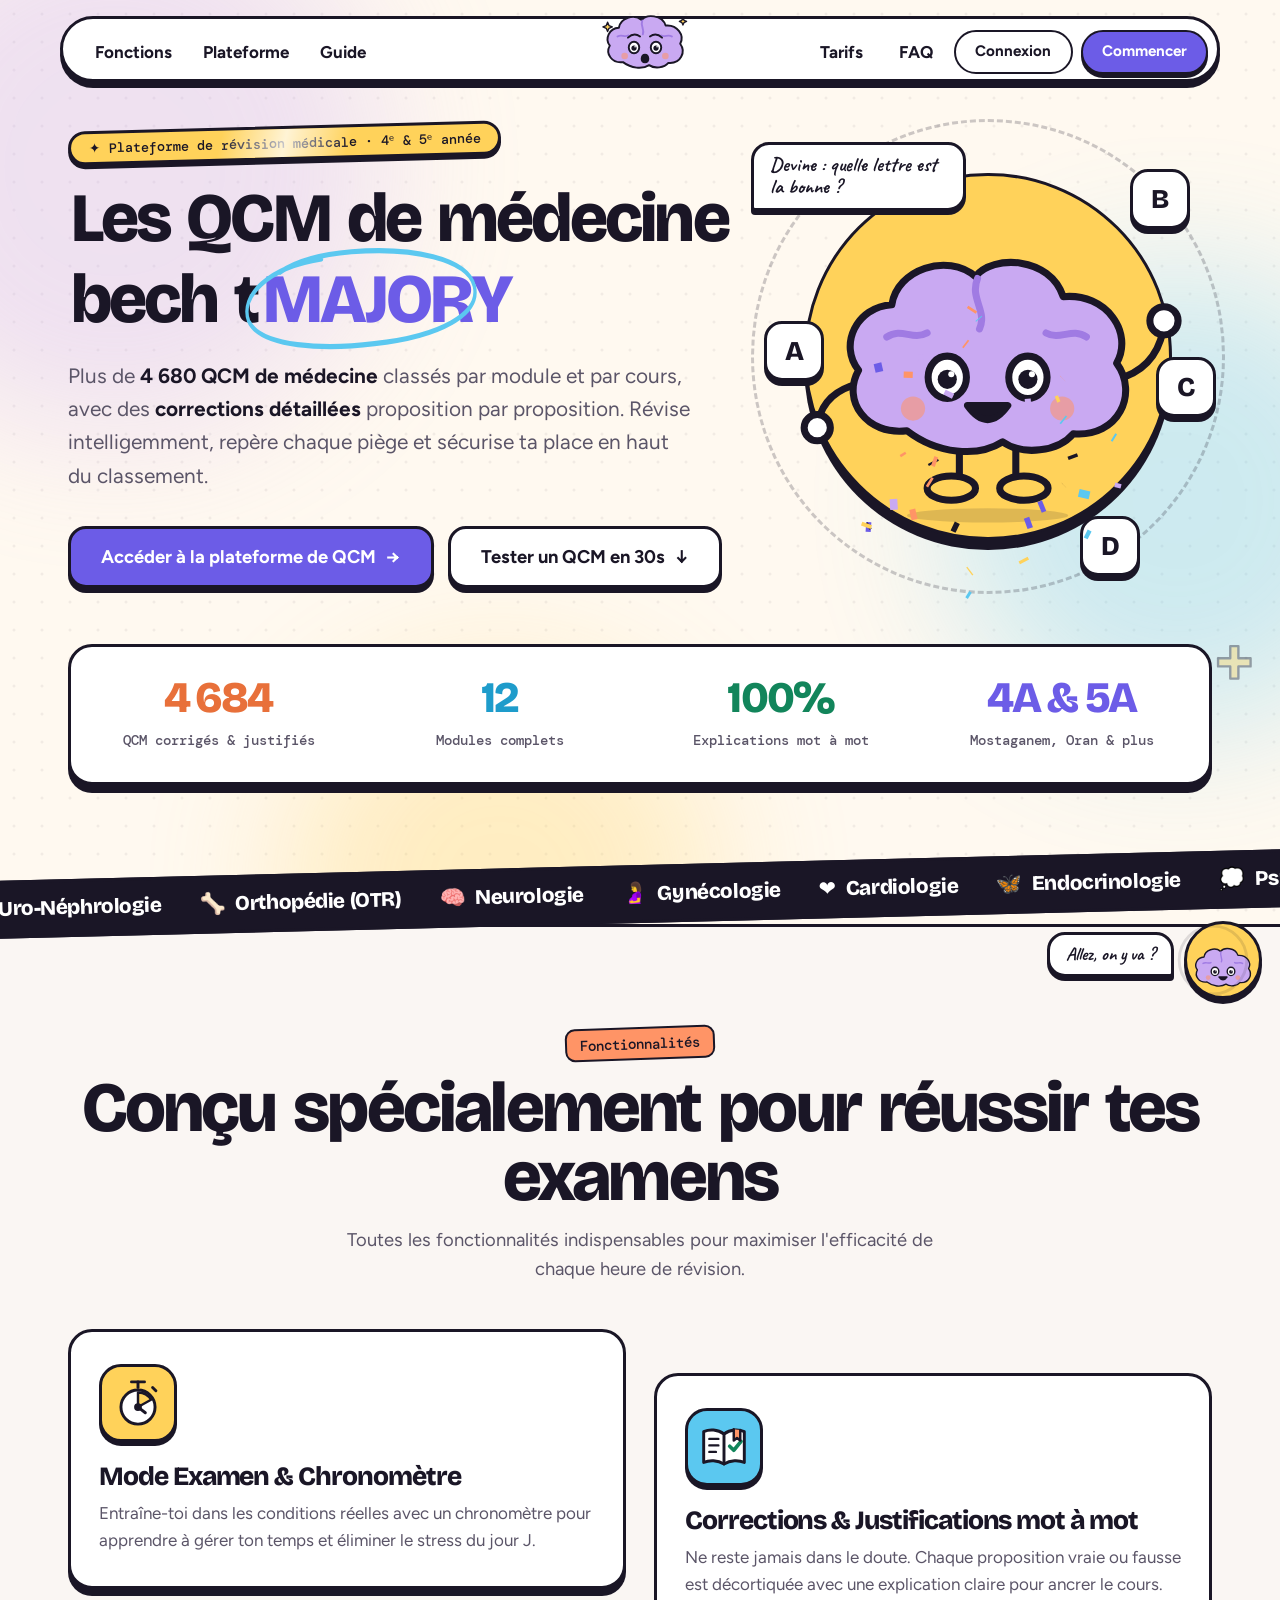
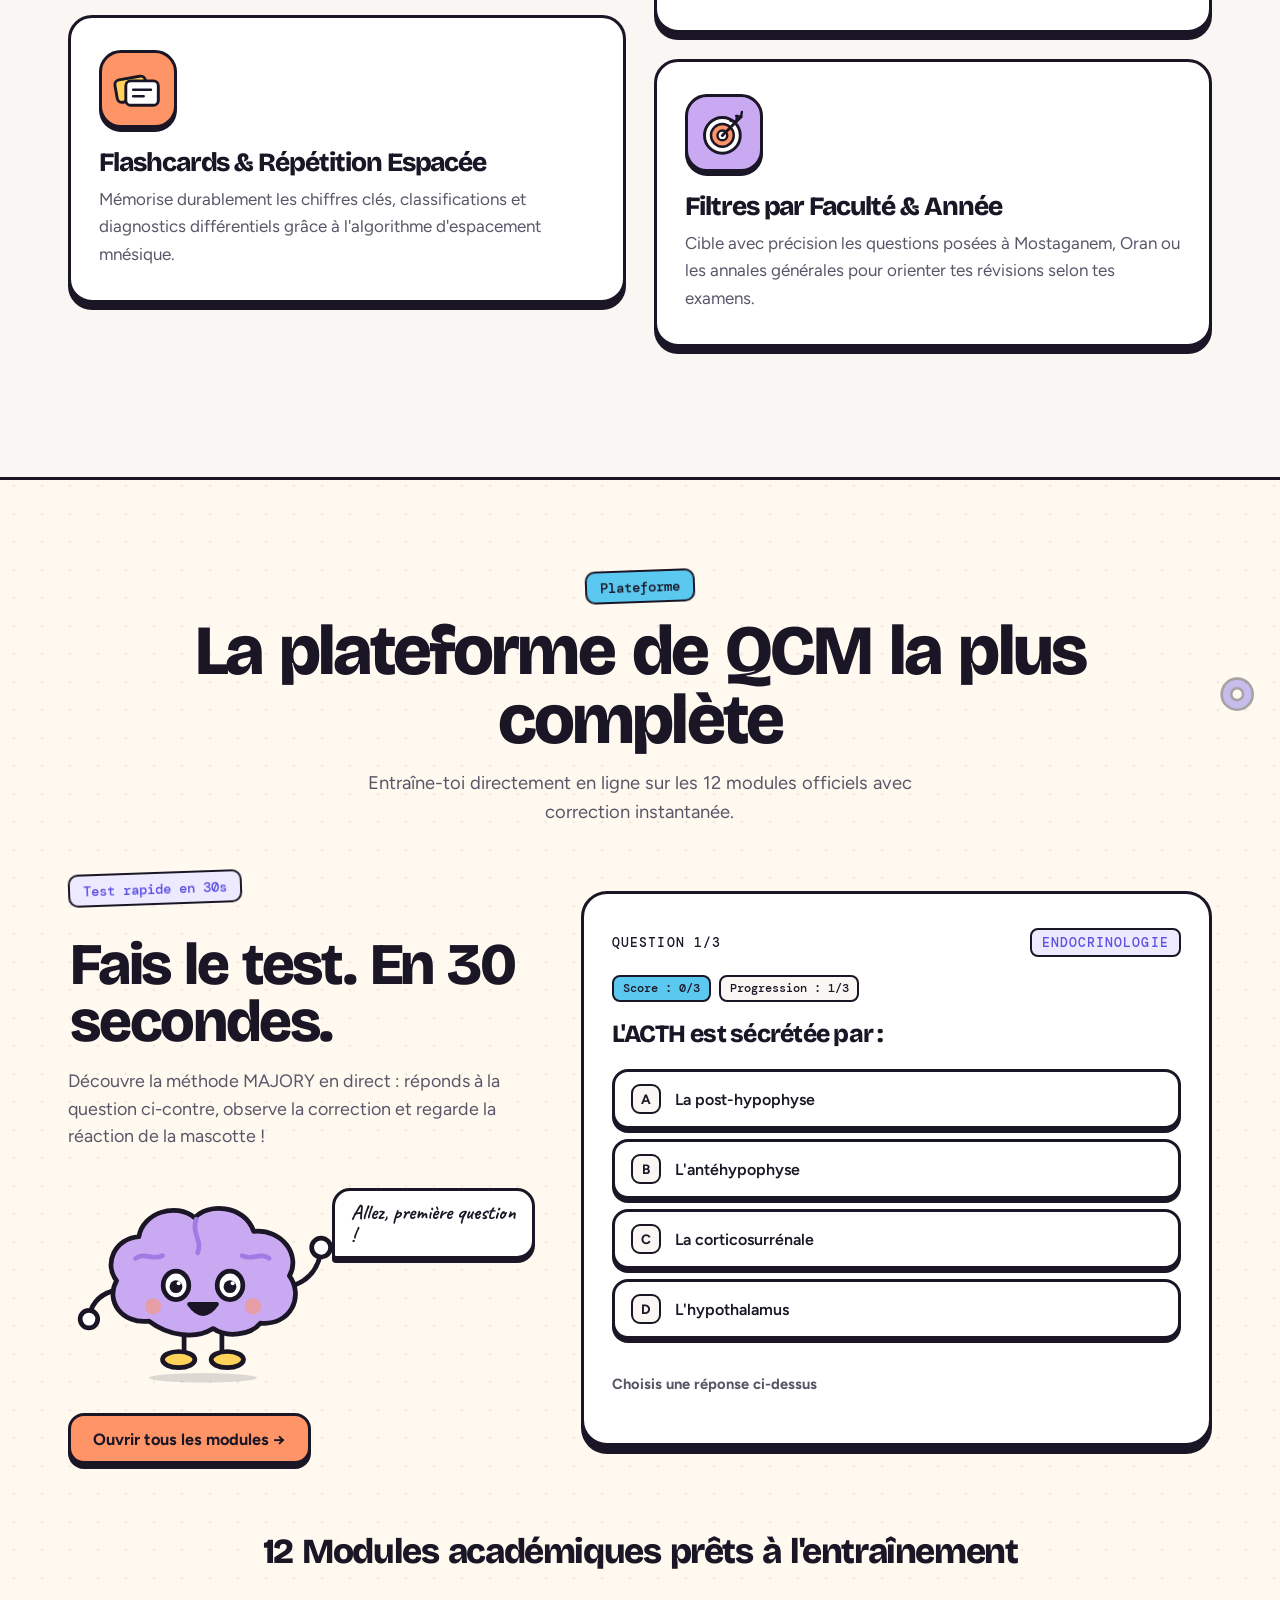
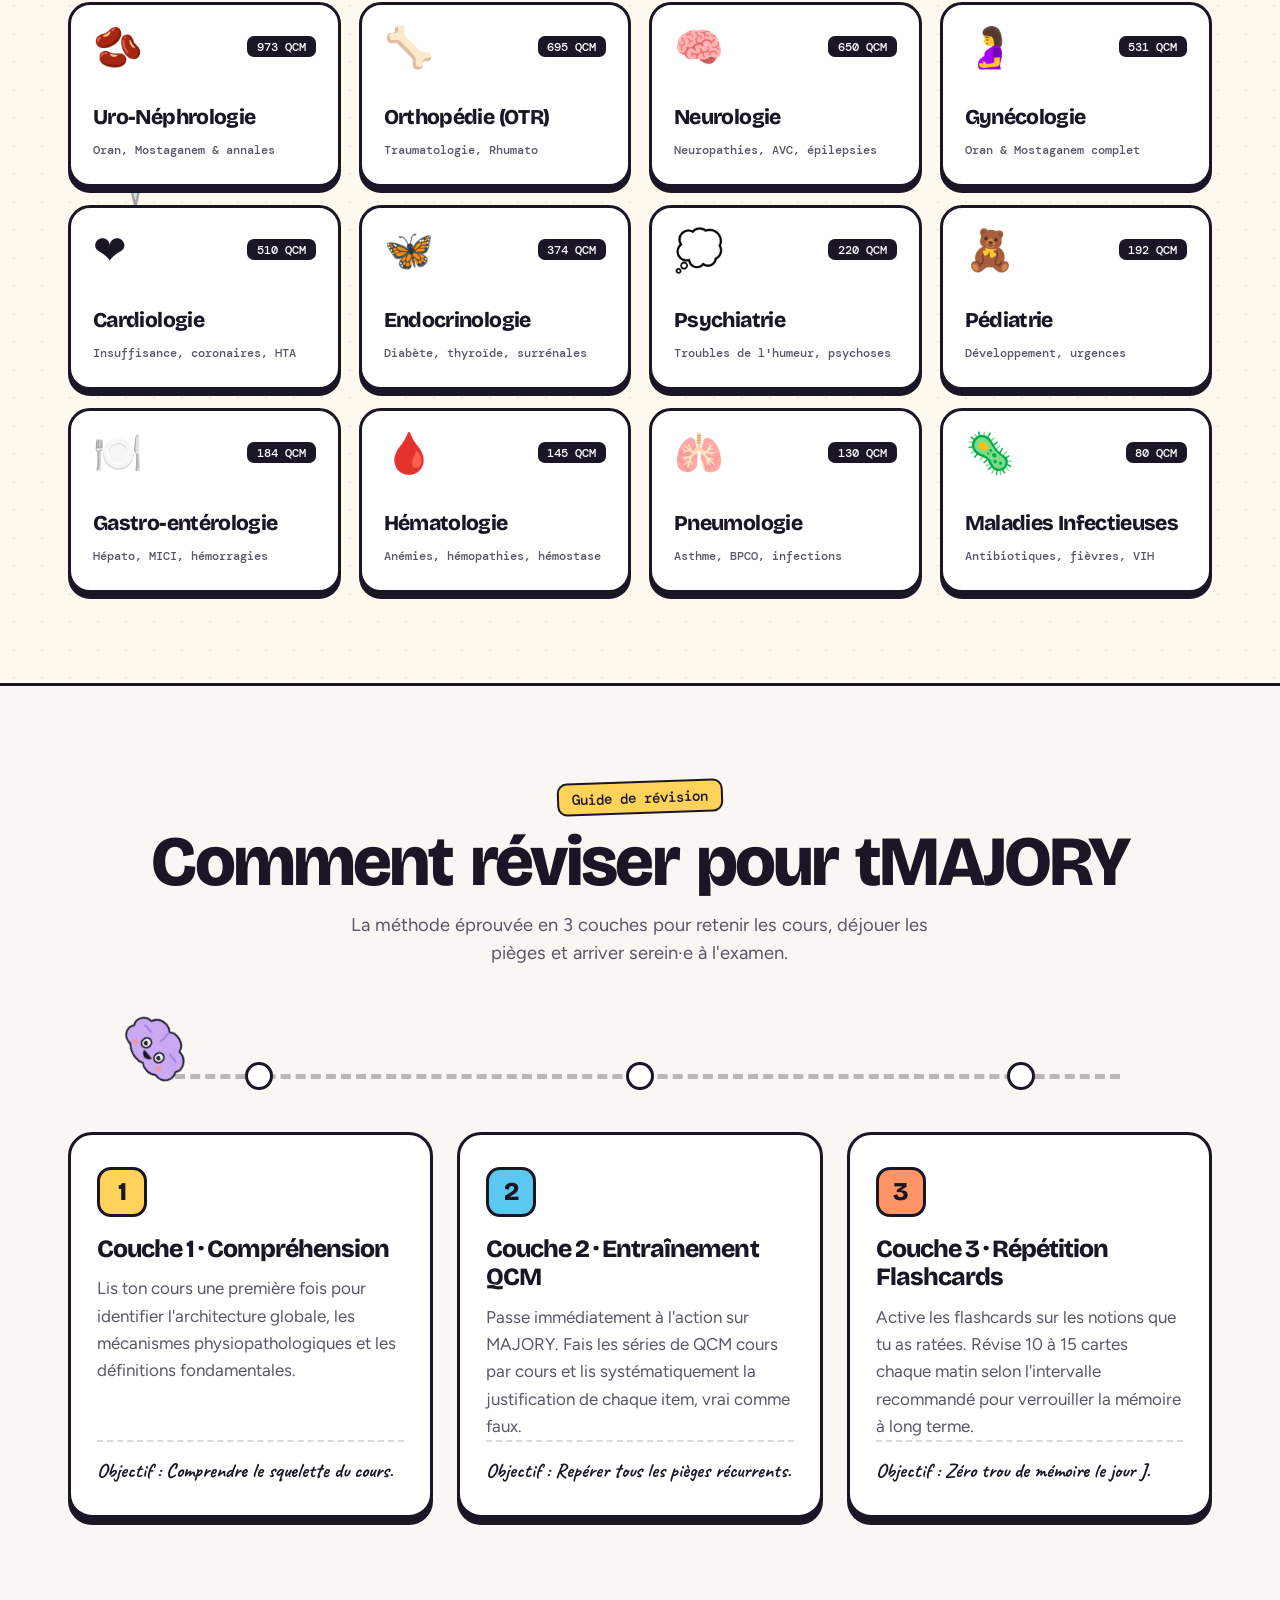
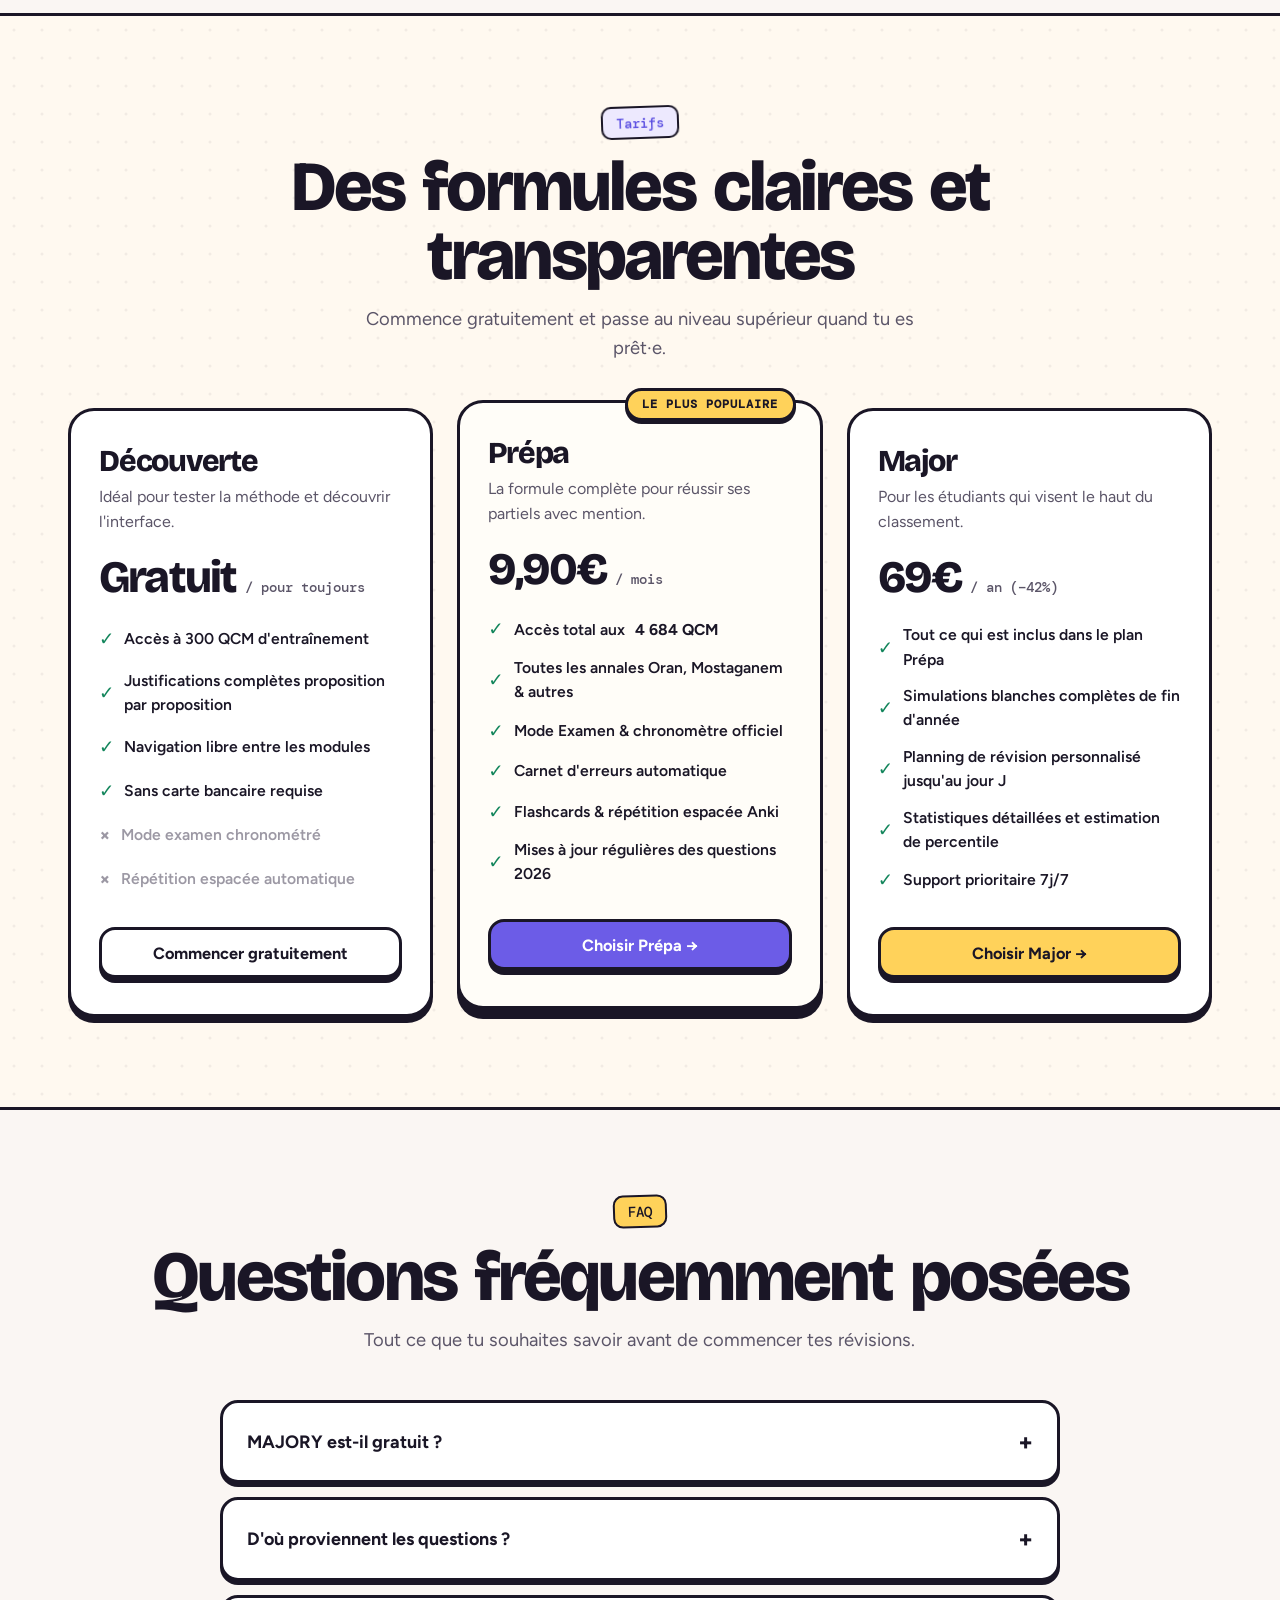
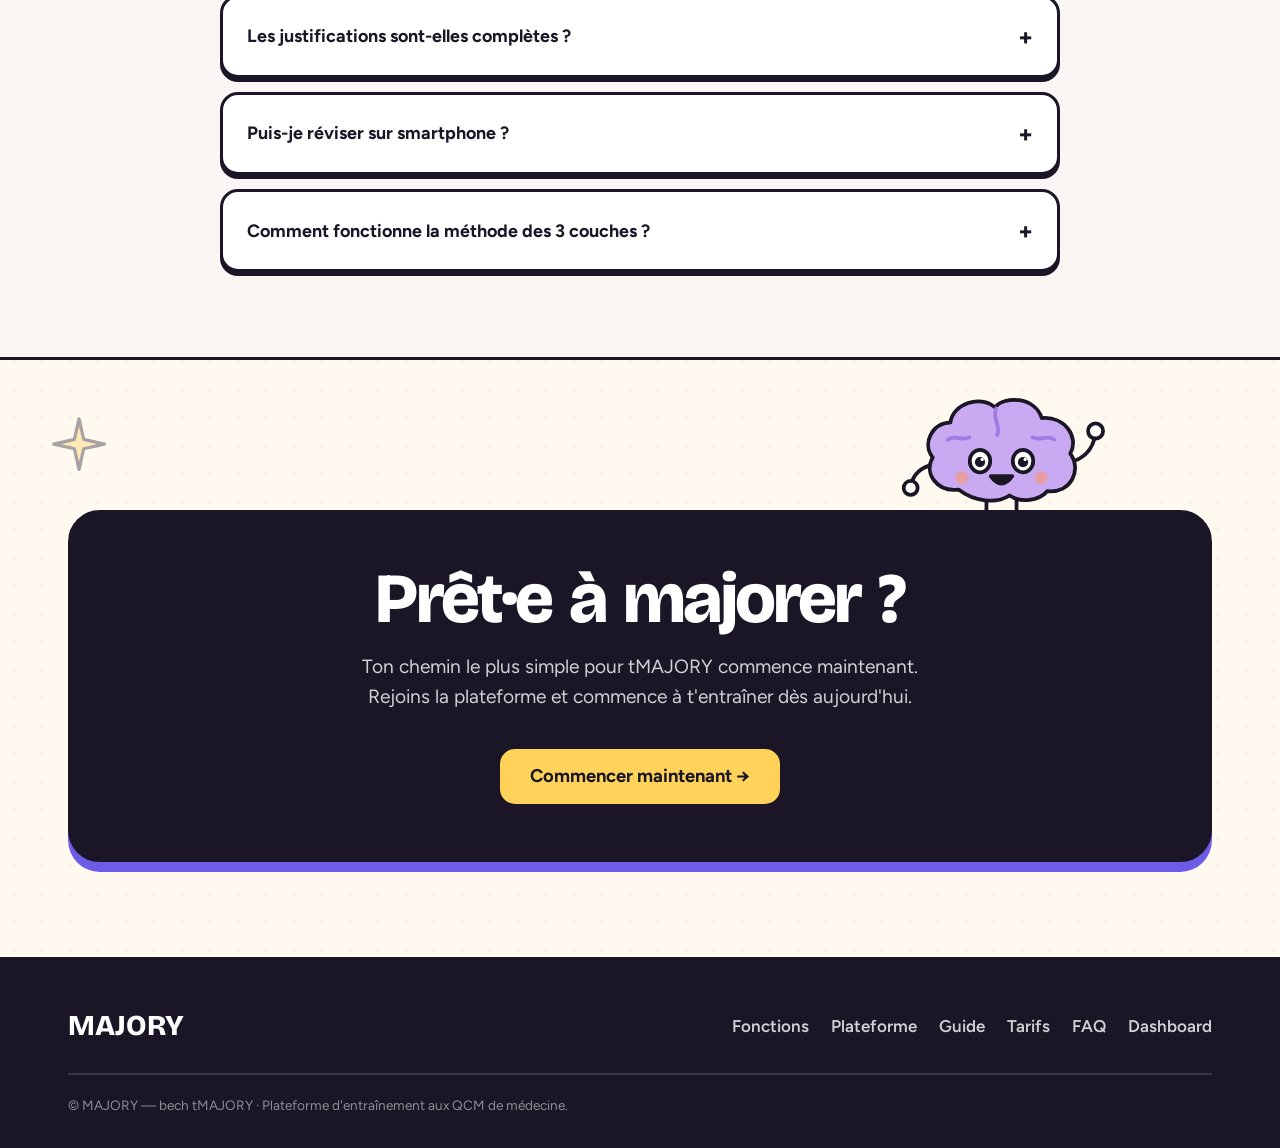
==== commit 5bb0c436: "Add files via upload" ====
--- a/index.html
+++ b/index.html
@@ -3,22 +3,23 @@
 <head>
 <meta charset="UTF-8">
 <meta name="viewport" content="width=device-width, initial-scale=1.0">
-<title>MAJORY — Your easiest path bech tMAJORY</title>
+<title>MAJORY — QCM de médecine corrigés · bech tMAJORY</title>
 <meta name="description" content="MAJORY : la plateforme de révision de médecine. Plus de 4 680 QCM corrigés avec justifications détaillées, rangés par module. Révise intelligemment et vise le majorat.">
 <meta property="og:type" content="website">
 <meta property="og:locale" content="fr_FR">
 <meta property="og:site_name" content="MAJORY">
-<meta property="og:title" content="MAJORY — Your easiest path bech tMAJORY">
+<meta property="og:title" content="MAJORY — QCM de médecine corrigés · bech tMAJORY">
 <meta property="og:description" content="4 684 QCM de médecine corrigés et expliqués. Entraîne-toi par module et majore ta promo.">
 <meta name="theme-color" content="#FFD25A">
 <link rel="icon" type="image/svg+xml" href="assets/favicon.svg">
 <link rel="preconnect" href="https://fonts.googleapis.com">
 <link rel="preconnect" href="https://fonts.gstatic.com" crossorigin>
 <link href="https://fonts.googleapis.com/css2?family=Bricolage+Grotesque:opsz,wght@12..96,500..800&family=Figtree:wght@400..700&family=DM+Mono:wght@500&family=Caveat:wght@700&display=swap" rel="stylesheet">
+<script>document.documentElement.classList.add("js")</script>
 <style>
 :root{
   --ink:#1A1626; --soft:#5B5568; --paper:#FFF9F0; --cream:#FAF6F3; --white:#fff;
-  --y:#FFD25A; --b:#5BC8F0; --o:#FF9466; --p:#C9A9F2;
+  --y:#FFD25A; --b:#5BC8F0; --o:#FF9466; --p:#C9A9F2; --purple-brand:#6C5CE7;
   --disp:'Bricolage Grotesque',system-ui,sans-serif; --body:'Figtree',system-ui,sans-serif; --mono:'DM Mono',monospace; --hand:'Caveat',cursive;
   --stk:3px solid var(--ink);
 }
@@ -40,97 +41,32 @@
 .hand{font-family:var(--hand);font-weight:700}
 .stk{border:var(--stk);box-shadow:0 6px 0 var(--ink)}
 
-/* Boutons */
+/* Boutons Généraux */
 .btn{display:inline-flex;align-items:center;justify-content:center;gap:10px;font:700 1.02rem var(--body);text-decoration:none;color:var(--ink);background:var(--white);
   border:var(--stk);border-radius:16px;padding:.8rem 1.4rem;cursor:pointer;box-shadow:0 5px 0 var(--ink);transition:transform .12s,box-shadow .12s}
 .btn:hover{transform:translateY(-2px);box-shadow:0 7px 0 var(--ink)}
 .btn:active{transform:translateY(5px);box-shadow:0 0 0 var(--ink)}
 .btn.y{background:var(--y)}.btn.o{background:var(--o)}.btn.b{background:var(--b)}.btn.p{background:var(--p)}
+.btn.purple{background:var(--purple-brand);color:#fff}
 .btn.k{background:var(--ink);color:#fff;box-shadow:0 5px 0 var(--o)}
 .btn.k:hover{box-shadow:0 7px 0 var(--o)}
 .btn.lg{font-size:1.15rem;padding:1.05rem 1.9rem;border-radius:18px}
 
-/* Navigation bar */
-.top-bar{position:sticky;top:0;z-index:90;background:rgba(255,249,240,.94);backdrop-filter:blur(10px);border-bottom:var(--stk)}
-.top-inner{display:flex;align-items:center;justify-content:space-between;padding:14px 0;position:relative}
-.logo{display:flex;align-items:center;gap:10px;text-decoration:none;font-family:var(--disp);font-weight:800;font-size:1.9rem;letter-spacing:-.05em}
-.top-mascot-center{
-  position:absolute;left:50%;top:50%;transform:translate(-50%,-50%);
-  display:flex;align-items:center;justify-content:center;
-  width:64px;height:44px;background:var(--white);border:var(--stk);border-radius:14px;
-  box-shadow:0 3px 0 var(--ink);transition:transform .15s cubic-bezier(.34,1.56,.64,1);
-}
-.top-mascot-center:hover{transform:translate(-50%,-53%) scale(1.08)}
-.top-mascot-center svg{width:46px;height:32px}
-.top-nav{display:flex;align-items:center;gap:22px}
-.nav-link{font-weight:700;font-size:.95rem;text-decoration:none;transition:color .12s}
-.nav-link:hover{color:var(--o)}
-@media(max-width:820px){
-  .top-nav .nav-link{display:none}
-  .top-mascot-center{position:static;transform:none;margin:0 10px}
-}
-
-/* Ticker */
-.ticker{background:var(--ink);color:var(--y);overflow:hidden;white-space:nowrap;padding:10px 0;font-family:var(--mono);font-weight:500;font-size:.85rem;letter-spacing:.12em}
-.ticker div{display:inline-block;animation:tick 36s linear infinite}
-.ticker b{color:#fff;margin:0 24px;font-weight:500}.ticker em{font-style:normal;color:var(--o);margin:0 12px}
-@keyframes tick{to{transform:translateX(-50%)}}
-
-/* Hero Section */
-.hero{padding:60px 0 70px;text-align:center;position:relative}
-.hero-tag{
-  display:inline-flex;align-items:center;gap:10px;background:var(--y);border:var(--stk);border-radius:999px;
-  padding:.4rem 1.2rem;font-family:var(--mono);font-weight:500;font-size:.85rem;letter-spacing:.1em;
-  text-transform:uppercase;box-shadow:0 4px 0 var(--ink);margin-bottom:28px;
-}
-.hero-tag em{font-style:normal;color:var(--o);font-size:1.1rem}
-.hero h1{
-  font-size:clamp(3.2rem,8.4vw,6.8rem);margin:0 auto 26px;max-width:14ch;line-height:.96;
-}
-.hero h1 .hl-majory{
-  display:inline-block;position:relative;z-index:0;color:var(--ink);white-space:nowrap;
-}
-.hero h1 .hl-majory::before{
-  content:"";position:absolute;inset:10% -4% 4%;background:var(--y);border:var(--stk);border-radius:18px;
-  z-index:-1;transform:rotate(-2deg);box-shadow:0 6px 0 var(--ink);
-}
-.hero-lead{
-  font-size:clamp(1.15rem,2.2vw,1.38rem);max-width:32em;margin:0 auto 36px;color:var(--soft);line-height:1.6;
-}
-.hero-lead b{color:var(--ink)}
-.hero-actions{display:flex;align-items:center;justify-content:center;gap:16px;flex-wrap:wrap;margin-bottom:48px}
-.hero-stats{
-  display:grid;grid-template-columns:repeat(4,1fr);gap:18px;background:var(--white);border:var(--stk);
-  border-radius:24px;padding:26px 20px;box-shadow:0 8px 0 var(--ink);max-width:980px;margin:0 auto;
-}
-.stat-box{text-align:center;padding:6px 12px}
-.stat-box:not(:last-child){border-right:2px dashed rgba(26,22,38,.18)}
-.stat-box .num{display:block;font-family:var(--disp);font-weight:800;font-size:clamp(2rem,3.4vw,2.8rem);line-height:1;margin-bottom:6px}
-.stat-box .lbl{font-family:var(--mono);font-size:.78rem;font-weight:500;letter-spacing:.06em;color:var(--soft);text-transform:uppercase}
-.stat-box:nth-child(1) .num{color:var(--o)}
-.stat-box:nth-child(2) .num{color:var(--b)}
-.stat-box:nth-child(3) .num{color:#12855B}
-.stat-box:nth-child(4) .num{color:var(--p)}
-@media(max-width:760px){
-  .hero-stats{grid-template-columns:repeat(2,1fr);gap:16px}
-  .stat-box:nth-child(2){border-right:none}
-}
-
 /* Section Headings */
-.sec-head{text-align:center;margin-bottom:44px}
+.sec-head{text-align:center;margin-bottom:46px}
 .sec-tag{
   display:inline-flex;align-items:center;gap:8px;font-family:var(--mono);font-weight:500;font-size:.82rem;
   letter-spacing:.12em;text-transform:uppercase;background:var(--b);border:2px solid var(--ink);
   border-radius:10px;padding:.22rem .8rem;margin-bottom:14px;
 }
-.sec-tag.y{background:var(--y)}.sec-tag.o{background:var(--o)}.sec-tag.p{background:var(--p)}
+.sec-tag.y{background:var(--y)}.sec-tag.o{background:var(--o)}.sec-tag.p{background:#EDE9FE;color:#5B4FE1}
 .sec-head h2{font-size:clamp(2.4rem,5.5vw,4.4rem);margin-bottom:14px}
 .sec-head p{font-size:1.15rem;color:var(--soft);max-width:32em;margin:0 auto}
 
-/* Test Rapide / Interactive Card */
-.test-sec{padding:70px 0;background:var(--cream);border-top:var(--stk);border-bottom:var(--stk)}
-.test-grid{display:grid;grid-template-columns:1fr 1.35fr;gap:46px;align-items:center;max-width:1100px;margin:0 auto}
-.test-info h2{font-size:clamp(2.4rem,4.8vw,4rem);margin:16px 0 16px}
+/* ================= SECTION 2 : PLATFORM ================= */
+.plat-sec{padding:90px 0}
+.test-grid{display:grid;grid-template-columns:1fr 1.35fr;gap:46px;align-items:center;margin-bottom:70px}
+.test-info h2{font-size:clamp(2.3rem,4.6vw,3.8rem);margin:16px 0 16px}
 .test-info p{color:var(--soft);font-size:1.12rem;margin-bottom:26px}
 .mascot-react{display:flex;align-items:center;gap:18px;margin-bottom:24px}
 .mascot-react svg{width:110px;height:76px;flex:none}
@@ -148,7 +84,7 @@
   display:flex;justify-content:space-between;align-items:center;gap:12px;margin-bottom:18px;
   font-family:var(--mono);font-weight:500;font-size:.82rem;letter-spacing:.08em;text-transform:uppercase;
 }
-.qcm-top .tag{background:var(--p);border:2px solid var(--ink);border-radius:8px;padding:.15rem .65rem}
+.qcm-top .tag{background:#EDE9FE;color:#5B4FE1;border:2px solid var(--ink);border-radius:8px;padding:.15rem .65rem}
 .qcm-vitals{display:flex;gap:8px;margin-bottom:18px;flex-wrap:wrap}
 .qcm-vitals span{font-family:var(--mono);font-weight:500;font-size:.78rem;border:2px solid var(--ink);border-radius:8px;padding:.12rem .55rem;background:var(--cream)}
 .qcm-vitals span.ok{background:var(--b)}
@@ -169,154 +105,371 @@
 .nxt{display:none}.nxt.show{display:inline-flex}
 @media(max-width:960px){.test-grid{grid-template-columns:1fr;gap:36px}}
 
-/* Modules Grid */
-.mod-sec{padding:90px 0}
-.mod-grid{display:grid;grid-template-columns:repeat(4,1fr);gap:18px}
-.mcard{
-  display:flex;flex-direction:column;justify-content:space-between;min-height:190px;padding:22px;
-  background:var(--white);border:var(--stk);border-radius:22px;text-decoration:none;box-shadow:0 6px 0 var(--ink);
-  transition:transform .16s,box-shadow .16s,background .16s;position:relative;overflow:hidden;
-}
-.mcard:hover{transform:translate(-3px,-3px);box-shadow:0 9px 0 var(--ink);background:#fff!important}
-.mcard .top-line{display:flex;justify-content:space-between;align-items:center;margin-bottom:12px}
-.mcard .ic{font-size:2.6rem;line-height:1}
-.mcard .cnt{font-family:var(--mono);font-weight:500;font-size:.78rem;background:var(--ink);color:#fff;border-radius:7px;padding:.15rem .6rem}
-.mcard b{display:block;font-family:var(--disp);font-weight:800;font-size:1.35rem;letter-spacing:-.03em;line-height:1.1;margin-bottom:6px}
-.mcard small{font-family:var(--mono);font-size:.78rem;color:var(--soft)}
-.mcard.y{background:var(--y)}.mcard.b{background:var(--b)}.mcard.o{background:var(--o)}.mcard.p{background:var(--p)}
-.mcard .arr{position:absolute;right:18px;bottom:18px;font-weight:800;font-size:1.4rem;opacity:0;transform:translateX(-8px);transition:.16s}
-.mcard:hover .arr{opacity:1;transform:none}
-@media(max-width:1040px){.mod-grid{grid-template-columns:repeat(3,1fr)}}
-@media(max-width:720px){.mod-grid{grid-template-columns:repeat(2,1fr)}}
-@media(max-width:480px){.mod-grid{grid-template-columns:1fr}}
-
-/* Features Section */
-.feat-sec{padding:80px 0;background:var(--cream);border-top:var(--stk);border-bottom:var(--stk)}
-.feat-grid{display:grid;grid-template-columns:repeat(2,1fr);gap:24px}
-.fcard{background:var(--white);border:var(--stk);border-radius:24px;padding:32px 28px;box-shadow:0 6px 0 var(--ink)}
-.fcard .ficon{width:54px;height:54px;border-radius:14px;border:var(--stk);display:grid;place-items:center;font-size:1.8rem;margin-bottom:18px}
-.fcard:nth-child(1) .ficon{background:var(--y)}
-.fcard:nth-child(2) .ficon{background:var(--b)}
-.fcard:nth-child(3) .ficon{background:var(--o)}
-.fcard:nth-child(4) .ficon{background:var(--p)}
-.fcard h3{font-size:1.6rem;margin-bottom:10px}
-.fcard p{color:var(--soft);line-height:1.6}
-@media(max-width:760px){.feat-grid{grid-template-columns:1fr}}
-
-/* FAQ */
-.faq-sec{padding:80px 0}
-.faq-box{max-width:820px;margin:0 auto;display:grid;gap:14px}
+/* ================= SECTION 4 : PLANS & PRICING ================= */
+.price-sec{padding:90px 0}
+.price-grid{display:grid;grid-template-columns:repeat(3,1fr);gap:24px;margin-top:44px;align-items:stretch}
+.pcard{
+  background:var(--white);border:var(--stk);border-radius:26px;padding:36px 28px;box-shadow:0 7px 0 var(--ink);
+  display:flex;flex-direction:column;position:relative;
+}
+.pcard.featured{
+  border-width:3.5px;box-shadow:0 10px 0 var(--ink);transform:translateY(-8px);background:#FFFDF8;
+}
+.pcard .badge-popular{
+  position:absolute;top:-15px;right:24px;background:var(--y);border:var(--stk);border-radius:999px;
+  padding:.22rem .9rem;font-family:var(--mono);font-weight:700;font-size:.78rem;letter-spacing:.08em;
+  text-transform:uppercase;box-shadow:0 3px 0 var(--ink);
+}
+.pcard h3{font-size:1.9rem;margin-bottom:8px}
+.pcard .desc{color:var(--soft);font-size:1rem;margin-bottom:20px;min-height:46px}
+.pcard .cost{font-family:var(--disp);font-weight:800;font-size:2.8rem;letter-spacing:-.04em;line-height:1;margin-bottom:24px}
+.pcard .cost small{font-family:var(--mono);font-size:.9rem;font-weight:500;color:var(--soft);letter-spacing:0}
+.pcard ul{list-style:none;display:grid;gap:12px;margin-bottom:32px;flex:1}
+.pcard li{display:flex;align-items:center;gap:10px;font-weight:600;font-size:.98rem}
+.pcard li::before{content:"✓";font-weight:800;color:#12855B;font-size:1.15rem}
+.pcard li.off{color:var(--soft);opacity:.6}
+.pcard li.off::before{content:"×";color:var(--soft)}
+@media(max-width:920px){
+  .price-grid{grid-template-columns:1fr;gap:28px}
+  .pcard.featured{transform:none}
+}
+
+/* ================= SECTION 5 : FAQ ================= */
+.faq-sec{padding:85px 0;background:var(--cream);border-top:var(--stk);border-bottom:var(--stk)}
+.faq-box{max-width:840px;margin:0 auto;display:grid;gap:14px}
 .faq-it{background:var(--white);border:var(--stk);border-radius:18px;box-shadow:0 4px 0 var(--ink);overflow:hidden}
 .faq-it summary{padding:20px 24px;font-weight:700;font-size:1.12rem;cursor:pointer;list-style:none;display:flex;justify-content:space-between;align-items:center}
 .faq-it summary::-webkit-details-marker{display:none}
 .faq-it summary::after{content:"+";font-size:1.5rem;font-weight:800;transition:transform .2s}
 .faq-it[open] summary::after{transform:rotate(45deg)}
-.faq-it p{padding:0 24px 20px;color:var(--soft);line-height:1.6}
+.faq-it p{padding:0 24px 22px;color:var(--soft);line-height:1.6}
 
 /* Final Banner */
-.cta-sec{padding:60px 0 90px}
+.cta-sec{padding:75px 0 95px}
 .cta-box{
-  background:var(--ink);color:#fff;border:var(--stk);border-radius:32px;padding:50px 36px;
-  text-align:center;box-shadow:0 10px 0 var(--o);position:relative;overflow:hidden;
+  background:var(--ink);color:#fff;border:var(--stk);border-radius:32px;padding:52px 36px;
+  text-align:center;box-shadow:0 10px 0 var(--purple-brand);position:relative;overflow:hidden;
 }
 .cta-box h2{font-size:clamp(2.5rem,5.5vw,4.5rem);margin-bottom:18px;color:#fff}
-.cta-box p{font-size:1.2rem;color:rgba(255,255,255,.8);max-width:30em;margin:0 auto 34px}
+.cta-box p{font-size:1.2rem;color:rgba(255,255,255,.8);max-width:32em;margin:0 auto 34px}
 
 /* Footer */
-footer{background:var(--ink);color:#fff;border-top:var(--stk);padding:40px 0 30px}
-.foot{display:flex;justify-content:space-between;align-items:center;gap:20px;flex-wrap:wrap}
-.foot .logo{color:#fff}
-.foot-links{display:flex;gap:20px;flex-wrap:wrap;font-weight:600}
+footer{background:var(--ink);color:#fff;border-top:var(--stk);padding:44px 0 32px}
+.foot{display:flex;justify-content:space-between;align-items:center;gap:22px;flex-wrap:wrap}
+.foot .logo{font-family:var(--disp);font-weight:800;font-size:1.8rem;color:#fff;text-decoration:none}
+.foot-links{display:flex;gap:22px;flex-wrap:wrap;font-weight:600}
 .foot-links a{text-decoration:none;opacity:.8;transition:opacity .15s}
 .foot-links a:hover{opacity:1;color:var(--y)}
-.copy{margin-top:22px;padding-top:18px;border-top:2px solid rgba(255,255,255,.14);font-size:.85rem;color:rgba(255,255,255,.5)}
-
-.rv{opacity:0;transform:translateY(24px);transition:opacity .6s,transform .6s cubic-bezier(.2,.8,.2,1)}
-.rv.in{opacity:1;transform:none}
-@media(prefers-reduced-motion:reduce){.rv{opacity:1;transform:none}}
+.copy{margin-top:24px;padding-top:20px;border-top:2px solid rgba(255,255,255,.14);font-size:.85rem;color:rgba(255,255,255,.5)}
+
+/* ===== v2 : redesign fluide ===== */
+:root{--e:cubic-bezier(.22,1,.36,1);--sp:cubic-bezier(.34,1.56,.64,1)}
+html{scroll-padding-top:110px}
+@keyframes drop{from{opacity:0;translate:0 -50px}}
+@keyframes rise{from{opacity:0;transform:translateY(34px)}}
+@keyframes hello{from{opacity:0;scale:.55;rotate:-10deg}}
+@keyframes fl{50%{translate:0 -9px}}
+@keyframes bob{50%{translate:0 -7px}}
+@keyframes breathe{50%{scale:1.04}}
+@keyframes spin{to{rotate:360deg}}
+@keyframes mq{to{translate:-50% 0}}
+@keyframes jump{0%,100%{translate:0 0}30%{translate:0 -26px}58%{translate:0 0}78%{translate:0 -8px}}
+@keyframes shake{25%{rotate:-5deg}75%{rotate:5deg}}
+@keyframes blink{0%,92%,100%{transform:scaleY(1)}95.5%{transform:scaleY(.08)}}
+@keyframes wave{0%,60%,100%{transform:rotate(0)}10%{transform:rotate(-16deg)}22%{transform:rotate(8deg)}34%{transform:rotate(-14deg)}46%{transform:rotate(6deg)}}
+@keyframes wig{30%{rotate:-14deg;scale:1.2}60%{rotate:10deg}}
+@keyframes popb{from{scale:.85;opacity:.3}}
+
+/* ---- mascotte ---- */
+[data-mascot]{display:contents}
+.mc{display:block;overflow:visible;animation:bob 3.6s ease-in-out infinite;--px:0px;--py:0px}
+.mc .m-o,.mc .m-s,.mc .bw,.mc .bs,.mc .spk,.mc .dr{display:none}
+.mc.wow .m-h,.mc.sad .m-h{display:none}
+.mc.wow .m-o,.mc.wow .bw,.mc.wow .spk{display:block}
+.mc.sad .m-s,.mc.sad .bs,.mc.sad .dr{display:block}
+.mc.head .body{display:none}
+.mc .eye{transform-box:fill-box;transform-origin:center;animation:blink 5.2s infinite}.mc .e2{animation-delay:.05s}
+.mc .pu{transform:translate(var(--px),var(--py));transition:transform .18s ease-out}
+.mc .wave{transform-origin:328px 164px;animation:wave 3.2s ease-in-out infinite}
+.mc:hover .wave{animation-duration:.9s}
+.mc .crown{transform-box:fill-box;transform-origin:50% 100%;scale:0;transition:scale .55s var(--sp)}
+.mc.king .crown{scale:1}
+.mc.wow{animation:jump .8s var(--e),bob 3.6s ease-in-out .8s infinite}
+.mc.sad{animation:shake .6s ease-in-out,bob 3.6s ease-in-out .6s infinite}
+.bubble.pop{animation:popb .45s var(--sp)}
+
+/* ---- navigation ---- */
+.pill-header{position:sticky;top:16px;z-index:100;padding:0 20px;animation:drop 1s var(--e) backwards}
+.pill-bar{position:relative;display:grid;grid-template-columns:1fr 110px 1fr;align-items:center;height:66px;max-width:1160px;margin:0 auto;background:#fff;border:var(--stk);border-radius:999px;box-shadow:0 6px 0 var(--ink);padding:0 9px 0 18px;transition:box-shadow .5s var(--e)}
+.pill-header.sc .pill-bar{box-shadow:0 10px 0 var(--ink)}
+.pill-left,.pill-right{display:flex;align-items:center;gap:4px}.pill-right{justify-content:flex-end;gap:8px}
+.pill-link{position:relative;font-weight:700;text-decoration:none;padding:.4rem .85rem;border-radius:999px;transition:background .3s,translate .35s var(--e)}
+.pill-link:hover{background:#EDE9FE;translate:0 -2px}
+.pill-link.on{background:#EDE9FE}
+.pill-link.on::after{content:"";position:absolute;left:50%;bottom:2px;width:5px;height:5px;margin-left:-2.5px;border-radius:50%;background:var(--purple-brand)}
+.pill-mascot-center{position:relative;display:block;height:66px}
+.pill-mascot-center .mc{position:absolute;left:50%;top:-16px;width:88px;margin-left:-44px;transition:scale .4s var(--sp)}
+.pill-mascot-center:hover .mc{scale:1.12}
+.nb{display:inline-flex;align-items:center;padding:.5rem 1.2rem;border:2.5px solid var(--ink);border-radius:999px;font-weight:700;font-size:.95rem;text-decoration:none;color:var(--ink);background:#fff;white-space:nowrap;transition:transform .15s,box-shadow .15s,translate .5s var(--e)}
+.nb:hover{transform:translateY(-2px);box-shadow:0 4px 0 var(--ink)}
+.nb.cta{background:var(--purple-brand);color:#fff;box-shadow:0 4px 0 var(--ink)}.nb.cta:hover{box-shadow:0 6px 0 var(--ink)}
+.burger{display:none;width:44px;height:44px;border:2.5px solid var(--ink);border-radius:50%;background:var(--y);flex-direction:column;justify-content:center;align-items:center;gap:4px;padding:0}
+.burger i{display:block;width:18px;height:2.5px;background:var(--ink);border-radius:2px;transition:transform .45s var(--e),opacity .3s}
+.burger.x i:nth-child(1){transform:translateY(6.5px) rotate(45deg)}.burger.x i:nth-child(2){opacity:0}.burger.x i:nth-child(3){transform:translateY(-6.5px) rotate(-45deg)}
+.mm{position:absolute;left:20px;right:20px;top:80px;max-width:1160px;margin:0 auto;background:#fff;border:var(--stk);border-radius:26px;box-shadow:0 8px 0 var(--ink);padding:12px;display:grid;gap:4px;opacity:0;visibility:hidden;translate:0 -14px;scale:.97;transform-origin:top;transition:opacity .35s,translate .5s var(--e),scale .5s var(--e),visibility 0s .5s}
+.mm.open{opacity:1;visibility:visible;translate:0 0;scale:1;transition-delay:0s}
+.mm a{font:800 1.2rem var(--disp);text-decoration:none;padding:12px 16px;border-radius:14px;transition:background .2s}
+.mm a:hover{background:#EDE9FE}.mm .nb{justify-content:center;margin-top:6px;font-size:1.05rem}
+@media(min-width:981px){.mm{display:none}}
+@media(max-width:980px){.pill-bar{grid-template-columns:1fr 90px 1fr}.pill-link,.nb.login{display:none}.burger{display:flex}}
+
+/* ---- hero ---- */
+.hero{position:relative;padding:60px 0 80px;text-align:left}
+.hero-grid{display:grid;grid-template-columns:1.2fr .8fr;gap:24px;align-items:center}
+.hero-tag{display:inline-flex;align-items:center;gap:8px;background:var(--y);border:var(--stk);border-radius:999px;padding:.35rem 1.1rem;font:500 .85rem var(--mono);box-shadow:0 4px 0 var(--ink);margin-bottom:26px;rotate:-1.5deg}
+.hero h1{font-size:clamp(2.8rem,6vw,5.2rem);line-height:.96;margin:0 0 26px}
+.hl{display:inline-block;position:relative;z-index:0;white-space:nowrap;margin-top:10px}
+.hl::before{content:"";position:absolute;inset:10% -3% 0;background:var(--y);border:var(--stk);border-radius:18px;z-index:-1;rotate:-2deg;box-shadow:0 6px 0 var(--ink);scale:0 1;transform-origin:left;transition:scale 1s var(--e) .8s}
+.in .hl::before{scale:1}
+.hero-lead{font-size:clamp(1.1rem,2vw,1.3rem);max-width:30em;margin:0 0 34px;color:var(--soft);line-height:1.6}.hero-lead b{color:var(--ink)}
+.hero-actions{display:flex;gap:14px;flex-wrap:wrap}
+.ar{display:inline-block;transition:translate .35s var(--e)}.btn:hover .ar{translate:5px 0}.btn:hover .ar.d{translate:0 4px}
+.btn,.nb{will-change:translate}
+.js .hero-copy>:not(h1){animation:rise 1s var(--e) backwards;animation-delay:var(--d,0s)}
+.hero-copy>:nth-child(1){--d:.1s}.hero-copy>:nth-child(3){--d:.75s}.hero-copy>:nth-child(4){--d:.9s}
+.stage{position:relative;width:100%;max-width:500px;aspect-ratio:1;margin:0 auto;display:grid;place-items:center;animation:hello 1.2s var(--sp) .4s backwards}
+.stage::before{content:"";position:absolute;inset:-3%;border:3px dashed rgba(26,22,38,.22);border-radius:50%;animation:spin 50s linear infinite}
+.disc{position:absolute;inset:9%;border-radius:50%;background:var(--y);border:var(--stk);box-shadow:0 10px 0 var(--ink);animation:breathe 7s ease-in-out infinite;transform:translate(calc(var(--hx,0)*-16px),calc(var(--hy,0)*-16px));transition:transform .8s var(--e)}
+.stage .mc{position:relative;z-index:2;width:90%;cursor:pointer;margin-top:6%}
+.stage .bubble{position:absolute;left:-3%;top:2%;z-index:4;max-width:215px;font-size:1.25rem}
+.chip{position:absolute;z-index:3;width:60px;height:60px;border-radius:18px;border:var(--stk);background:#fff;font:800 1.7rem var(--disp);color:var(--ink);box-shadow:0 5px 0 var(--ink);animation:fl 5s ease-in-out var(--dl) infinite;transition:scale .35s var(--sp),background-color 1s var(--e),opacity .4s}
+.chip:hover{scale:1.14;background:var(--hc);transition:scale .35s var(--sp),background-color .12s}
+.chip:active{scale:.94}
+.chip.ok{background:var(--b)}.chip.ko{background:var(--o);opacity:.45}
+.chip:nth-of-type(1){left:0;top:42%;--dl:0s;--hc:var(--y)}.chip:nth-of-type(2){right:5%;top:8%;--dl:-1.5s;--hc:var(--b)}
+.chip:nth-of-type(3){right:-1%;top:50%;--dl:-3s;--hc:var(--o)}.chip:nth-of-type(4){right:16%;bottom:1%;--dl:-4s;--hc:var(--p)}
+.hero-stats{display:grid;grid-template-columns:repeat(4,1fr);gap:10px;background:#fff;border-radius:24px;padding:12px;box-shadow:0 8px 0 var(--ink);margin-top:56px}
+.stat-box{text-align:center;padding:18px 10px;border-radius:16px;background:#fff;transition:background-color 1.3s var(--e)}
+.stat-box:hover{background:var(--hc);transition:background-color .12s}
+.stat-box .num{display:block;font:800 clamp(2rem,3.4vw,2.8rem)/1 var(--disp);letter-spacing:-.04em;margin-bottom:6px}
+.stat-box .lbl{font:500 .85rem var(--mono);color:var(--soft)}
+.stat-box:nth-child(1) .num{color:#E8703A}.stat-box:nth-child(2) .num{color:#1E9CCB}.stat-box:nth-child(3) .num{color:#12855B}.stat-box:nth-child(4) .num{color:var(--purple-brand)}
+.band{rotate:-1.4deg;margin:0 -3vw;background:var(--ink);color:#fff;border-block:var(--stk);overflow:hidden;white-space:nowrap;padding:13px 0;position:relative;z-index:2}
+.band div{display:inline-flex;gap:38px;padding-right:38px;animation:mq 50s linear infinite}
+.band:hover div{animation-play-state:paused}
+.band span{font:800 1.3rem var(--disp);letter-spacing:-.02em}.band em{font-style:normal;margin-right:10px}
+@media(max-width:900px){.hero-grid{grid-template-columns:1fr;text-align:center}.hero-lead{margin-inline:auto}.hero-actions{justify-content:center}.stage{max-width:380px;margin-top:20px}.chip{width:48px;height:48px;font-size:1.3rem;border-radius:14px}.hero-stats{grid-template-columns:repeat(2,1fr)}}
+
+/* ---- titres & révélations ---- */
+.sec-tag{text-transform:none;letter-spacing:0;font-size:.9rem;rotate:-2deg}
+.wr .w{display:inline-block;overflow:hidden;vertical-align:top;padding:0 .04em .12em;margin-bottom:-.12em}
+.js .wr .w>i{display:block;font-style:normal;transform:translateY(112%);transition:transform 1s var(--e);transition-delay:calc(var(--k)*.055s)}
+.js .wr.in .w>i{transform:none}
+.js .rv:not(.in){opacity:0}
+.rv.in{animation:rise .9s var(--e) var(--d,0s) backwards}
+
+/* ---- cartes : remplissage au survol (vite) / retour au neutre (lent) ---- */
+.fcard,.mcard,.gstep,.faq-it,.pcard:not(.featured){--sh:6px;background:#fff;box-shadow:0 var(--sh) 0 var(--ink);transition:background-color 1.3s var(--e),translate .7s var(--e),box-shadow .7s var(--e)}
+.fcard:hover,.mcard:hover,.gstep:hover,.faq-it:hover,.pcard:not(.featured):hover{background:var(--hc);translate:0 -5px;box-shadow:0 calc(var(--sh) + 5px) 0 var(--ink);transition:background-color .12s ease-out,translate .35s var(--e),box-shadow .35s var(--e)}
+:is(.fcard,.gstep,.faq-it,.pcard,.stat-box,.opt):nth-child(4n+1){--hc:var(--y)}
+:is(.fcard,.gstep,.faq-it,.pcard,.stat-box,.opt):nth-child(4n+2){--hc:var(--b)}
+:is(.fcard,.gstep,.faq-it,.pcard,.stat-box,.opt):nth-child(4n+3){--hc:var(--o)}
+:is(.fcard,.gstep,.faq-it,.pcard,.stat-box,.opt):nth-child(4n){--hc:var(--p)}
+.mcard.y{--hc:var(--y)}.mcard.b{--hc:var(--b)}.mcard.o{--hc:var(--o)}.mcard.p{--hc:var(--p)}
+@media(hover:none){.fcard,.mcard,.gstep,.faq-it,.pcard:not(.featured){background:color-mix(in srgb,var(--hc) 22%,#fff)}}
+.feat-sec{padding:100px 0 130px;background:var(--cream);border-top:var(--stk);border-bottom:var(--stk)}
+.feat-grid{display:grid;grid-template-columns:repeat(2,1fr);gap:26px 28px;padding-bottom:44px}
+.fcard{position:relative;border:var(--stk);border-radius:24px;padding:32px 28px;--sh:7px}
+.fcard:nth-child(even){top:44px}
+.ficon{width:60px;height:60px;border-radius:16px;border:var(--stk);display:grid;place-items:center;font-size:1.9rem;margin-bottom:20px;background:var(--hc);transition:background-color .3s,rotate .5s var(--sp),scale .5s var(--sp)}
+.fcard:hover .ficon{background:#fff;rotate:-8deg;scale:1.12}
+.fcard h3{font-size:1.65rem;margin-bottom:10px}.fcard p{color:var(--soft);line-height:1.6}
+.mod-grid{display:grid;grid-template-columns:repeat(4,1fr);gap:18px}
+.mcard{display:flex;flex-direction:column;justify-content:space-between;min-height:185px;padding:22px;border:var(--stk);border-radius:22px;text-decoration:none;position:relative;overflow:hidden}
+.mcard .top-line{display:flex;justify-content:space-between;align-items:center;margin-bottom:12px}
+.mcard .ic{font-size:2.5rem;line-height:1;display:inline-block}.mcard:hover .ic{animation:wig .7s var(--sp)}
+.mcard .cnt{font:500 .78rem var(--mono);background:var(--ink);color:#fff;border-radius:7px;padding:.15rem .6rem}
+.mcard b{display:block;font:800 1.32rem/1.1 var(--disp);letter-spacing:-.03em;margin-bottom:6px}
+.mcard small{font:500 .78rem var(--mono);color:var(--soft);transition:color .2s}.mcard:hover small{color:var(--ink)}
+.mcard .arr{position:absolute;right:18px;bottom:16px;font-weight:800;font-size:1.4rem;opacity:0;translate:-10px 0;transition:opacity .3s,translate .4s var(--e)}.mcard:hover .arr{opacity:1;translate:0}
+@media(max-width:1040px){.mod-grid{grid-template-columns:repeat(3,1fr)}}@media(max-width:720px){.mod-grid{grid-template-columns:repeat(2,1fr)}}@media(max-width:480px){.mod-grid{grid-template-columns:1fr}}
+.guide-sec{padding:95px 0;background:var(--cream);border-top:var(--stk);border-bottom:var(--stk)}
+.guide-steps{display:grid;grid-template-columns:repeat(3,1fr);gap:24px;margin-top:40px}
+.gstep{border:var(--stk);border-radius:24px;padding:32px 26px;position:relative;display:flex;flex-direction:column;--sh:7px}
+.gstep-num{display:grid;place-items:center;width:50px;height:50px;border-radius:14px;border:var(--stk);font:800 1.6rem var(--disp);margin-bottom:18px;background:var(--hc);transition:background-color .3s,rotate .5s var(--sp)}
+.gstep:hover .gstep-num{background:#fff;rotate:-8deg}
+.gstep h3{font-size:1.55rem;margin-bottom:12px;line-height:1.15}.gstep p{color:var(--soft);line-height:1.6}
+.gstep .tip{margin-top:auto;padding-top:16px;border-top:2px dashed rgba(26,22,38,.16);font:700 1.25rem var(--hand)}
+@media(max-width:880px){.guide-steps,.feat-grid{grid-template-columns:1fr}.fcard:nth-child(even){top:0}.feat-grid{padding-bottom:0}}
+.faq-it{--sh:4px}.pcard{--sh:7px}
+.opt{transition:background-color .9s var(--e),transform .3s var(--e)}
+.opt:hover:not(:disabled){background:var(--hc);transition:background-color .12s,transform .3s var(--e)}
+.btn:active,.nb:active{transform:translateY(4px);box-shadow:0 0 0 var(--ink)}
+
+/* ---- mascotte hôte du quiz ---- */
+.host{display:flex;align-items:flex-start;margin:6px 0 28px}
+.host .mc{width:min(270px,64%);flex:none;cursor:pointer}
+.host .bubble{margin:12px 0 0 -6px;font-size:1.3rem}
+
+/* ---- CTA final ---- */
+.cta-sec{padding:150px 0 95px}
+.cta-wrap{position:relative}
+.cta-box{overflow:visible;position:relative;z-index:1}
+.cta-peek{position:absolute;right:9%;bottom:calc(100% - 30px);width:min(215px,40%);z-index:0}
+.cta-peek .mc{width:100%}
+
+/* ---- compagnon ---- */
+.buddy{position:fixed;right:18px;bottom:18px;z-index:90;display:flex;align-items:flex-end;gap:10px;pointer-events:none;translate:0 150%;transition:translate .7s var(--sp)}
+.buddy.on{translate:0 0;pointer-events:auto}
+.buddy .bubble{font-size:1.15rem;max-width:230px;opacity:0;scale:.7;transform-origin:bottom right;border-radius:18px 18px 4px 18px;margin-bottom:22px;pointer-events:none;transition:opacity .4s,scale .5s var(--sp)}
+.buddy .bubble.show{opacity:1;scale:1}
+.buddy-btn{position:relative;width:78px;height:78px;border-radius:50%;background:var(--y);border:var(--stk);box-shadow:0 5px 0 var(--ink);display:grid;place-items:center;padding:0;cursor:pointer;transition:translate .3s var(--e),box-shadow .3s var(--e)}
+.buddy-btn:hover{translate:0 -4px;box-shadow:0 9px 0 var(--ink)}
+.buddy-btn .mc{width:64px;margin-top:8px}
+.ring{position:absolute;inset:-10px;width:calc(100% + 20px);height:calc(100% + 20px);rotate:-90deg;pointer-events:none}
+.ring circle{fill:none;stroke-width:4}.rt{stroke:rgba(26,22,38,.12)}
+.rf{stroke:var(--purple-brand);stroke-linecap:round;stroke-dasharray:295.3;stroke-dashoffset:calc(295.3*(1 - var(--p,0)))}
+@media(max-width:600px){.buddy{right:10px;bottom:10px}.buddy .bubble{max-width:150px;font-size:1rem}.buddy-btn{width:66px;height:66px}.buddy-btn .mc{width:54px}}
+#fx{position:fixed;inset:0;width:100%;height:100%;pointer-events:none;z-index:200}
+@media(prefers-reduced-motion:reduce){*,*::before,*::after{animation:none!important;transition:none!important}.js .rv:not(.in){opacity:1}.js .wr .w>i{transform:none}.hl::before{scale:1}}
+
+/* ---- icônes dessinées + bulles ---- */
+.ficon{width:78px;height:78px;border-radius:22px;margin-bottom:22px;box-shadow:0 4px 0 var(--ink)}
+.ficon svg{width:52px;height:52px;overflow:visible}
+.fcard:hover .ficon{background:#fff;rotate:-7deg;scale:1.1}
+.ficon .hand,.ficon .back{transform-box:view-box;transition:transform .7s var(--sp)}
+.ficon .hand{transform-origin:32px 37px}.fcard:hover .ficon .hand{transform:rotate(300deg)}
+.ficon .back{transform-origin:28px 27px}.fcard:hover .ficon .back{transform:rotate(-24deg) translate(-3px,-2px)}
+.ficon svg g{transition:transform .5s var(--sp)}
+.bubble{position:relative;width:max-content;background:#fff;color:var(--ink);border:var(--stk);border-radius:18px 18px 18px 4px;padding:.6rem 1rem;font:700 1.25rem/1.1 var(--hand);box-shadow:0 4px 0 var(--ink)}
+
+/* ---- titre : MAJORY mis en avant ---- */
+.l2{display:inline-block;margin-top:14px;white-space:nowrap}
+.mj{position:relative;display:inline-block;color:var(--purple-brand)}
+.mj b{display:inline-block;font-weight:inherit;transition:rotate .4s var(--sp),scale .4s var(--sp),color .2s;animation:jig 6s ease-in-out calc(2.6s + var(--j)*.09s) infinite}
+.mj b:hover{rotate:-8deg;scale:1.14;color:var(--o)}
+@keyframes jig{0%,14%,100%{translate:0 0}7%{translate:0 -.14em}}
+.circ{position:absolute;left:-7%;top:-16%;width:114%;height:132%;overflow:visible;pointer-events:none}
+.circ path{fill:none;stroke:var(--o);stroke-width:7;stroke-linecap:round;stroke-linejoin:round;stroke-dasharray:1;stroke-dashoffset:1}
+.in .circ path{stroke-dashoffset:0;transition:stroke-dashoffset 1.3s var(--e) 1s}
+.sp{position:absolute;width:.34em;height:.34em;opacity:0;scale:.3;pointer-events:none}
+.sp.s1{right:-5%;top:-26%}.sp.s2{left:-7%;bottom:-22%;width:.24em;height:.24em;--d:.5s}.sp.s3{right:16%;bottom:-30%;width:.2em;height:.2em;--d:1s}
+.in .sp{animation:tw 2.8s ease-in-out calc(2s + var(--d,0s)) infinite}
+@keyframes tw{0%,100%{scale:.3;opacity:0;rotate:0deg}50%{scale:1;opacity:1;rotate:35deg}}
+.wr.done .w{overflow:visible}
+.hero-tag{position:relative;overflow:hidden}
+.hero-tag::after{content:"";position:absolute;inset:0;background:linear-gradient(105deg,transparent 35%,rgba(255,255,255,.75) 50%,transparent 65%);animation:shine 5s ease-in-out 2s infinite}
+@keyframes shine{0%,55%{translate:-130% 0}100%{translate:130% 0}}
+/* ---- nouveau fond ---- */
+body{position:relative}
+.bg{position:absolute;inset:0;z-index:-1;overflow:hidden;pointer-events:none}
+.bg>svg{position:absolute;width:var(--z);height:var(--z);opacity:.6;transform:translateY(var(--py,0px));overflow:visible}
+.bg>svg>g{transform-box:fill-box;transform-origin:center;animation:drift var(--t) ease-in-out var(--dl) infinite alternate}
+@keyframes drift{from{transform:translate(0,0) rotate(var(--r0))}to{transform:translate(var(--dx),-24px) rotate(var(--r1))}}
+.halo{position:fixed;inset:0;z-index:-1;overflow:hidden;pointer-events:none}
+.halo i{position:absolute;border-radius:50%;filter:blur(90px);opacity:.38;animation:hal 22s ease-in-out infinite alternate}
+.halo .h1{width:42vw;height:42vw;left:-12vw;top:-8vw;background:#C9A9F2}
+.halo .h2{width:36vw;height:36vw;right:-10vw;top:30vh;background:#5BC8F0;animation-delay:-8s}
+.halo .h3{width:34vw;height:34vw;left:22vw;bottom:-16vw;background:#FFD25A;animation-delay:-15s}
+@keyframes hal{to{translate:6vw -5vh;scale:1.18}}
+.glow{position:fixed;inset:0;z-index:-1;pointer-events:none;background-image:url("data:image/svg+xml,%3Csvg xmlns='http://www.w3.org/2000/svg' width='28' height='28'%3E%3Ccircle cx='14' cy='14' r='2.6' fill='%236C5CE7'/%3E%3C/svg%3E");-webkit-mask-image:radial-gradient(circle 190px at var(--mx,-400px) var(--my,-400px),#000,transparent);mask-image:radial-gradient(circle 190px at var(--mx,-400px) var(--my,-400px),#000,transparent)}
+.band{transform:skewX(var(--sk,0deg));transition:transform .5s var(--e)}
+.orbit{position:absolute;inset:-3%;border-radius:50%;animation:spin 16s linear infinite;pointer-events:none;z-index:1}
+.orbit i{position:absolute;width:18px;height:18px;margin:-9px 0 0 -9px;border-radius:50%;border:3px solid var(--ink);background:var(--b)}
+.orbit i:nth-child(1){left:50%;top:0}.orbit i:nth-child(2){left:6.7%;top:75%;background:var(--o)}.orbit i:nth-child(3){left:93.3%;top:75%;background:var(--p)}
+@media(prefers-reduced-motion:reduce){.sp{opacity:1;scale:1}}
+
+/* cercle façon "You" : large, penché, boucle ouverte */
+.circ{left:-11%;top:-34%;width:122%;height:168%;rotate:-3deg}
+.circ path{stroke:var(--b);stroke-width:5.5}
+/* ---- v4 : moins d'effets, plus de lisibilité ---- */
+.halo i{animation:none;filter:blur(70px);opacity:.3}
+.bg>svg{opacity:.38}
+.hero h1{font-size:clamp(2.6rem,5.4vw,4.8rem)}
+@media(max-width:700px){.halo i{filter:blur(48px);opacity:.24}}
+
+/* ---- v3 : la mascotte devient le fil rouge de la page ---- */
+/* atterrissage du héros : chute (gravité = ease-in), écrasement à l'impact, rebond (ease-out) */
+@keyframes land{
+  0%{opacity:0;transform:translateY(-95%) scale(.92,1.14);animation-timing-function:cubic-bezier(.55,0,1,.45)}
+  52%{opacity:1;transform:translateY(0) scale(.92,1.14);animation-timing-function:cubic-bezier(.23,1,.32,1)}
+  62%{transform:translateY(0) scale(1.16,.8);animation-timing-function:cubic-bezier(.23,1,.32,1)}
+  80%{transform:scale(.97,1.05);animation-timing-function:cubic-bezier(.23,1,.32,1)}
+  100%{transform:none}
+}
+.stage .mc:not(.wow):not(.sad){transform-origin:50% 100%;animation:land 1.15s linear .7s backwards,bob 3.6s ease-in-out 1.85s infinite}
+/* sieste après 22 s d'inactivité */
+.mc.sleep .eye{animation:none;transform:scaleY(.08)}
+.mc.sleep{animation-duration:6.5s}
+/* la tête de la barre saute dans le coin : clone volant + bouton qui apparaît en ressort */
+.fly{position:fixed;left:0;top:0;z-index:300;pointer-events:none;transform-origin:50% 50%}
+.fly .mc{width:100%;height:auto;animation:none}
+.pill-mascot-center .mc{transition:opacity .45s cubic-bezier(.23,1,.32,1),scale .4s var(--sp)}
+.pill-mascot-center .mc.away{opacity:0;transition:none}
+.buddy.fly{translate:0 0;transition:none}
+.buddy.fly .buddy-btn{scale:0}
+.buddy.gone{translate:0 150%;transition:none}
+.buddy-btn{transition:translate .3s var(--e),box-shadow .3s var(--e),scale .5s var(--sp)}
+/* la tête roule le long du guide, les étapes s'allument à son passage */
+.walk{position:relative;height:84px;margin:34px 0 -6px}
+.walk::before{content:"";position:absolute;left:8%;right:8%;top:60px;border-top:5px dashed rgba(26,22,38,.28)}
+.walk .dot{position:absolute;top:48px;width:28px;height:28px;margin-left:-14px;border-radius:50%;border:var(--stk);background:#fff;transition:background-color .4s var(--e),scale .5s var(--sp)}
+.walk .dot.hit{background:var(--y);scale:1.25}
+.walk .wk{position:absolute;left:0;top:0;width:78px;margin-left:-39px;will-change:transform}
+.walk .wk .mc{width:100%}
+@media(max-width:880px){.walk{display:none}}
 </style>
 </head>
 <body>
 
-<!-- SVG MASCOT SYMBOLS (CLEAN & EXPRESSIVE) -->
-<svg width="0" height="0" style="position:absolute" aria-hidden="true" focusable="false"><defs>
-<symbol id="brain" viewBox="40 30 320 220"><g stroke="#1A1626" stroke-width="7" stroke-linecap="round" stroke-linejoin="round">
-<path d="M120 215C80 220 55 185 72 155C52 130 70 92 105 90C110 55 160 38 188 62C205 40 262 42 275 82C318 78 345 118 328 148C350 178 330 222 285 218C270 236 235 240 215 226C190 242 150 238 120 215Z" fill="#C9A9F2"/>
-<g fill="none" stroke="#A07BE3" stroke-width="7"><path d="M190 64C182 84 200 96 192 114"/><path d="M100 122C115 112 125 126 140 118"/><path d="M298 122C284 112 272 126 258 118"/></g>
-<circle cx="126" cy="193" r="12" fill="#FF9466" opacity=".55" stroke="none"/><circle cx="274" cy="193" r="12" fill="#FF9466" opacity=".55" stroke="none"/>
-<ellipse cx="160" cy="162" rx="19" ry="21" fill="#fff"/><circle cx="163" cy="165" r="9.5" fill="#1A1626" stroke="none"/>
-<ellipse cx="240" cy="162" rx="19" ry="21" fill="#fff"/><circle cx="243" cy="165" r="9.5" fill="#1A1626" stroke="none"/>
-<path d="M180 190Q200 218 220 190Z" fill="#1A1626"/></g></symbol>
-
-<symbol id="brain-sad" viewBox="40 30 320 220"><g stroke="#1A1626" stroke-width="7" stroke-linecap="round" stroke-linejoin="round">
-<path d="M120 215C80 220 55 185 72 155C52 130 70 92 105 90C110 55 160 38 188 62C205 40 262 42 275 82C318 78 345 118 328 148C350 178 330 222 285 218C270 236 235 240 215 226C190 242 150 238 120 215Z" fill="#C9A9F2"/>
-<g fill="none" stroke="#A07BE3" stroke-width="7"><path d="M190 64C182 84 200 96 192 114"/><path d="M100 122C115 112 125 126 140 118"/><path d="M298 122C284 112 272 126 258 118"/></g>
-<path d="M138 140L178 128M262 140L222 128" fill="none"/>
-<ellipse cx="160" cy="165" rx="19" ry="21" fill="#fff"/><circle cx="160" cy="173" r="9.5" fill="#1A1626" stroke="none"/>
-<ellipse cx="240" cy="165" rx="19" ry="21" fill="#fff"/><circle cx="240" cy="173" r="9.5" fill="#1A1626" stroke="none"/>
-<path d="M178 212Q200 188 222 212" fill="none"/>
-<path d="M300 150q10 14 0 24q-10-10 0-24z" fill="#5BC8F0" stroke-width="5"/></g></symbol>
-
-<symbol id="brain-wow" viewBox="40 30 320 220"><g stroke="#1A1626" stroke-width="7" stroke-linecap="round" stroke-linejoin="round">
-<path d="M120 215C80 220 55 185 72 155C52 130 70 92 105 90C110 55 160 38 188 62C205 40 262 42 275 82C318 78 345 118 328 148C350 178 330 222 285 218C270 236 235 240 215 226C190 242 150 238 120 215Z" fill="#C9A9F2"/>
-<g fill="none" stroke="#A07BE3" stroke-width="7"><path d="M190 64C182 84 200 96 192 114"/><path d="M100 122C115 112 125 126 140 118"/><path d="M298 122C284 112 272 126 258 118"/></g>
-<circle cx="126" cy="196" r="12" fill="#FF9466" opacity=".55" stroke="none"/><circle cx="274" cy="196" r="12" fill="#FF9466" opacity=".55" stroke="none"/>
-<path d="M140 124Q160 108 180 122M220 122Q240 108 260 124" fill="none"/>
-<ellipse cx="160" cy="160" rx="22" ry="25" fill="#fff"/><circle cx="160" cy="160" r="9" fill="#1A1626" stroke="none"/><circle cx="164" cy="155" r="3" fill="#fff" stroke="none"/>
-<ellipse cx="240" cy="160" rx="22" ry="25" fill="#fff"/><circle cx="240" cy="160" r="9" fill="#1A1626" stroke="none"/><circle cx="244" cy="155" r="3" fill="#fff" stroke="none"/>
-<path d="M200 188c-14 0-18 28 0 28s14-28 0-28z" fill="#1A1626"/></g></symbol>
-</defs></svg>
-
-<!-- ================= TOP NAVIGATION ================= -->
-<header class="top-bar">
-  <div class="wrap top-inner">
-    <a href="index.html" class="logo" aria-label="MAJORY">MAJORY</a>
-    
-    <!-- Centered Mascot in Bar -->
-    <a href="dashboard.html" class="top-mascot-center" title="MAJORY Mascotte">
-      <svg aria-hidden="true"><use href="#brain"/></svg>
-    </a>
-
-    <nav class="top-nav">
-      <a href="#test-rapide" class="nav-link">Test rapide</a>
-      <a href="#modules" class="nav-link">12 Modules</a>
-      <a href="#fonctionnalites" class="nav-link">Fonctionnalités</a>
-      <a href="dashboard.html" class="btn y">Lancer les QCM →</a>
+<header class="pill-header" id="hdr">
+  <div class="pill-bar">
+    <nav class="pill-left">
+      <button class="burger" id="bg" type="button" aria-label="Ouvrir le menu" aria-expanded="false" aria-controls="mm"><i></i><i></i><i></i></button>
+      <a href="#features" class="pill-link">Fonctions</a>
+      <a href="#platform" class="pill-link">Plateforme</a>
+      <a href="#guide" class="pill-link">Guide</a>
     </nav>
+    <a href="#top" class="pill-mascot-center" aria-label="MAJORY, haut de page"><span data-mascot data-head></span></a>
+    <div class="pill-right">
+      <a href="#pricing" class="pill-link">Tarifs</a>
+      <a href="#faq" class="pill-link">FAQ</a>
+      <a href="dashboard.html" class="nb login">Connexion</a>
+      <a href="dashboard.html" class="nb cta">Commencer</a>
+    </div>
+  </div>
+  <div class="mm" id="mm">
+    <a href="#features">Fonctions</a><a href="#platform">Plateforme</a><a href="#guide">Guide</a><a href="#pricing">Tarifs</a><a href="#faq">FAQ</a>
+    <a href="dashboard.html" class="nb cta">Commencer</a>
   </div>
 </header>
 
-<!-- ================= BANDEAU DÉFILANT ================= -->
-<div class="ticker" aria-hidden="true"><div>
-  <span>✦ <b>4 684 QCM DE MÉDECINE</b> <em>•</em> <b>12 MODULES COMPLETS</b> <em>•</em> <b>CORRECTIONS DÉTAILLÉES</b> <em>•</em> <b>FLASHCARDS &amp; RÉPÉTITION ESPACÉE</b> <em>•</em> <b>MODE EXAMEN CHRONO</b> <em>•</em> <b>MOSTAGANEM &amp; ORAN</b> ✦</span>
-  <span>✦ <b>4 684 QCM DE MÉDECINE</b> <em>•</em> <b>12 MODULES COMPLETS</b> <em>•</em> <b>CORRECTIONS DÉTAILLÉES</b> <em>•</em> <b>FLASHCARDS &amp; RÉPÉTITION ESPACÉE</b> <em>•</em> <b>MODE EXAMEN CHRONO</b> <em>•</em> <b>MOSTAGANEM &amp; ORAN</b> ✦</span>
-</div></div>
-
 <main>
-<!-- ================= FIRST SECTION : HERO ================= -->
-<section class="hero">
+<section class="hero" id="top">
+  <div class="wrap hero-grid">
+    <div class="hero-copy">
+      <span class="hero-tag">✦ Plateforme de révision médicale · 4ᵉ &amp; 5ᵉ année</span>
+      <h1 class="wr" id="h1" aria-label="Les QCM de médecine bech tMAJORY">
+        <span class="w"><i style="--k:0">Les</i></span> <span class="w"><i style="--k:1">QCM</i></span> <span class="w"><i style="--k:2">de</i></span> <span class="w"><i style="--k:3">médecine</i></span><br>
+        <span class="l2"><span class="w"><i style="--k:3">bech</i></span> <span class="w"><i style="--k:4">t</i></span><span class="mj"><span class="w"><i style="--k:5"><b style="--j:0">M</b><b style="--j:1">A</b><b style="--j:2">J</b><b style="--j:3">O</b><b style="--j:4">R</b><b style="--j:5">Y</b></i></span><svg class="circ" viewBox="0 0 420 120" preserveAspectRatio="none" aria-hidden="true"><path pathLength="1" d="M150 14C60 20 12 50 24 76C40 106 150 112 230 108C340 104 408 82 400 52C392 22 300 6 200 8C150 9 110 14 80 26"/></svg><svg class="sp s1" viewBox="0 0 24 24" aria-hidden="true"><path d="M12 0l2.5 9.5L24 12l-9.5 2.5L12 24l-2.5-9.5L0 12l9.5-2.5z" fill="#FFD25A" stroke="#1A1626" stroke-width="1.6" stroke-linejoin="round"/></svg><svg class="sp s2" viewBox="0 0 24 24" aria-hidden="true"><path d="M12 0l2.5 9.5L24 12l-9.5 2.5L12 24l-2.5-9.5L0 12l9.5-2.5z" fill="#FFD25A" stroke="#1A1626" stroke-width="1.6" stroke-linejoin="round"/></svg><svg class="sp s3" viewBox="0 0 24 24" aria-hidden="true"><path d="M12 0l2.5 9.5L24 12l-9.5 2.5L12 24l-2.5-9.5L0 12l9.5-2.5z" fill="#FFD25A" stroke="#1A1626" stroke-width="1.6" stroke-linejoin="round"/></svg></span></span>
+      </h1>
+      <p class="hero-lead">Plus de <b>4 680 QCM de médecine</b> classés par module et par cours, avec des <b>corrections détaillées</b> proposition par proposition. Révise intelligemment, repère chaque piège et sécurise ta place en haut du classement.</p>
+      <div class="hero-actions">
+        <a href="dashboard.html" class="btn purple lg">Accéder à la plateforme de QCM <span class="ar">→</span></a>
+        <a href="#platform" class="btn lg">Tester un QCM en 30s <span class="ar d">↓</span></a>
+      </div>
+    </div>
+    <div class="stage" id="stage">
+      <div class="disc"></div>
+      <div class="bubble" id="hb">Devine : quelle lettre est la bonne ?</div>
+      <button class="chip" type="button" aria-label="Réponse A">A</button>
+      <button class="chip" type="button" aria-label="Réponse B">B</button>
+      <button class="chip" type="button" aria-label="Réponse C">C</button>
+      <button class="chip" type="button" aria-label="Réponse D">D</button>
+      <span data-mascot></span>
+    </div>
+  </div>
   <div class="wrap">
-    <div class="hero-tag">
-      <em>✦</em>
-      <span>PLATEFORME DE RÉVISION MÉDICALE · 4ᵉ &amp; 5ᵉ ANNÉE</span>
-      <em>✦</em>
-    </div>
-
-    <h1>
-      Your easiest path<br>
-      <span class="hl-majory">bech tMAJORY</span>
-    </h1>
-
-    <p class="hero-lead">
-      Plus de <b>4 680 QCM de médecine</b> classés par module et par cours, avec des <b>corrections détaillées</b> proposition par proposition. Révise intelligemment, repère chaque piège et sécurise ta place en haut du classement.
-    </p>
-
-    <div class="hero-actions">
-      <a href="dashboard.html" class="btn o lg">Accéder à la plateforme de QCM →</a>
-      <a href="#test-rapide" class="btn lg">Tester un QCM en 30s ↓</a>
-    </div>
-
-    <!-- Stats Band -->
     <div class="hero-stats stk">
       <div class="stat-box">
         <span class="num">4 684</span>
@@ -332,58 +485,97 @@
       </div>
       <div class="stat-box">
         <span class="num">4A &amp; 5A</span>
-        <span class="lbl">Mostaganem, Oran &amp; autres</span>
+        <span class="lbl">Mostaganem, Oran &amp; plus</span>
       </div>
     </div>
   </div>
 </section>
 
-<!-- ================= SECTION TEST RAPIDE ================= -->
-<section class="test-sec" id="test-rapide">
-  <div class="wrap test-grid">
-    <div class="test-info rv">
-      <span class="sec-tag p">Entraînement immédiat</span>
-      <h2>Fais le test. En 30 secondes.</h2>
-      <p>Voici un extrait réel d'entraînement : choisis une proposition, découvre la correction détaillée instantanément et progresse.</p>
-      
-      <div class="mascot-react">
-        <svg id="inter"><use href="#brain"/></svg>
-        <div class="bubble" id="say">Allez, première question !</div>
-      </div>
-
-      <a href="dashboard.html" class="btn o">Passer à tous les modules →</a>
-    </div>
-
-    <div class="qcm-box rv" aria-live="polite">
-      <div class="qcm-top">
-        <span id="q-no">Question 1/3</span>
-        <span class="tag">Endocrinologie</span>
-      </div>
-      <div class="qcm-vitals">
-        <span class="ok" id="q-sc">Score : 0/3</span>
-        <span id="q-st">Progression : 1/3</span>
-      </div>
-      <div class="qcm-q" id="q-text">Chargement de la question...</div>
-      <div class="qcm-opts" id="q-opts"></div>
-      <div class="expl" id="q-expl"></div>
-      <div class="qcm-foot">
-        <span id="q-hint" style="color:var(--soft);font-size:.92rem">Choisis une réponse</span>
-        <button class="btn k nxt" id="q-next" type="button">Suivant →</button>
+<div class="band" aria-hidden="true"><div id="bandin"></div></div>
+
+<!-- ================= SECTION 1 : FEATURES ================= -->
+<section class="feat-sec" id="features">
+  <div class="wrap">
+    <div class="sec-head">
+      <span class="sec-tag o">Fonctionnalités</span>
+      <h2>Conçu spécialement pour réussir tes examens</h2>
+      <p>Toutes les fonctionnalités indispensables pour maximiser l'efficacité de chaque heure de révision.</p>
+    </div>
+
+    <div class="feat-grid">
+      <div class="fcard">
+        <div class="ficon"><svg viewBox="0 0 64 64" aria-hidden="true"><g stroke="#1A1626" stroke-width="3.6" stroke-linecap="round" stroke-linejoin="round"><path d="M24 6h16" fill="none"/><path d="M32 6v7" fill="none"/><path d="M50 13l4 4" fill="none"/><circle cx="32" cy="37" r="21" fill="#fff"/><path d="M32 37V19A18 18 0 0 1 48 28Z" fill="#FFD25A" stroke-width="3"/><path class="hand" d="M32 37L41 44" fill="none"/><circle cx="32" cy="37" r="3" fill="#1A1626"/></g></svg></div>
+        <h3>Mode Examen &amp; Chronomètre</h3>
+        <p>Entraîne-toi dans les conditions réelles avec un chronomètre pour apprendre à gérer ton temps et éliminer le stress du jour J.</p>
+      </div>
+
+      <div class="fcard">
+        <div class="ficon"><svg viewBox="0 0 64 64" aria-hidden="true"><g stroke="#1A1626" stroke-width="3.6" stroke-linecap="round" stroke-linejoin="round"><path d="M32 16C24 10 14 10 7 13V51C14 48 24 48 32 53C40 48 50 48 57 51V13C50 10 40 10 32 16Z" fill="#fff"/><path d="M32 16V53" fill="none"/><path d="M14 22h11M14 30h11M14 38h8" fill="none" stroke-width="3"/><path d="M39 31l5 5 9-11" fill="none" stroke="#12855B" stroke-width="4.5"/><path d="M44 10v14l4-3 4 3V11" fill="#FF9466" stroke-width="3"/></g></svg></div>
+        <h3>Corrections &amp; Justifications mot à mot</h3>
+        <p>Ne reste jamais dans le doute. Chaque proposition vraie ou fausse est décortiquée avec une explication claire pour ancrer le cours.</p>
+      </div>
+
+      <div class="fcard">
+        <div class="ficon"><svg viewBox="0 0 64 64" aria-hidden="true"><g stroke="#1A1626" stroke-width="3.6" stroke-linecap="round" stroke-linejoin="round"><rect class="back" x="9" y="13" width="38" height="28" rx="6" fill="#FFD25A" transform="rotate(-10 28 27)"/><rect x="17" y="22" width="40" height="30" rx="6" fill="#fff"/><path d="M26 33h22M26 41h13" fill="none" stroke-width="3"/><circle cx="50" cy="44" r="0" fill="none"/></g></svg></div>
+        <h3>Flashcards &amp; Répétition Espacée</h3>
+        <p>Mémorise durablement les chiffres clés, classifications et diagnostics différentiels grâce à l'algorithme d'espacement mnésique.</p>
+      </div>
+
+      <div class="fcard">
+        <div class="ficon"><svg viewBox="0 0 64 64" aria-hidden="true"><g stroke="#1A1626" stroke-width="3.6" stroke-linecap="round" stroke-linejoin="round"><circle cx="30" cy="35" r="22" fill="#fff"/><circle cx="30" cy="35" r="14" fill="#FF9466" stroke-width="3"/><circle cx="30" cy="35" r="6" fill="#fff" stroke-width="3"/><path d="M30 35L53 12" fill="none"/><path d="M47 18l-7-1M47 18l1-7M53 12l-6-1M53 12l1-6" fill="none" stroke-width="3"/></g></svg></div>
+        <h3>Filtres par Faculté &amp; Année</h3>
+        <p>Cible avec précision les questions posées à Mostaganem, Oran ou les annales générales pour orienter tes révisions selon tes examens.</p>
       </div>
     </div>
   </div>
 </section>
 
-<!-- ================= SECTION MODULES ================= -->
-<section class="mod-sec" id="modules">
+<!-- ================= SECTION 2 : PLATFORM ================= -->
+<section class="plat-sec" id="platform">
   <div class="wrap">
-    <div class="sec-head rv">
-      <span class="sec-tag b">Programme académique</span>
-      <h2>12 Modules complets. Révise par matière.</h2>
-      <p>Tous tes modules réunis dans une seule interface fluide, rapide et optimisée pour réviser sur mobile et PC.</p>
-    </div>
-
-    <div class="mod-grid rv">
+    <div class="sec-head">
+      <span class="sec-tag b">Plateforme</span>
+      <h2>La plateforme de QCM la plus complète</h2>
+      <p>Entraîne-toi directement en ligne sur les 12 modules officiels avec correction instantanée.</p>
+    </div>
+
+    <!-- Mini QCM Interactive Box -->
+    <div class="test-grid">
+      <div class="test-info">
+        <span class="sec-tag p">Test rapide en 30s</span>
+        <h2>Fais le test. En 30 secondes.</h2>
+        <p>Découvre la méthode MAJORY en direct : réponds à la question ci-contre, observe la correction et regarde la réaction de la mascotte !</p>
+        
+        <div class="host"><span data-mascot id="inter"></span><div class="bubble" id="say">Allez, première question !</div></div>
+
+        <a href="dashboard.html" class="btn o">Ouvrir tous les modules →</a>
+      </div>
+
+      <div class="qcm-box" aria-live="polite">
+        <div class="qcm-top">
+          <span id="q-no">Question 1/3</span>
+          <span class="tag">Endocrinologie</span>
+        </div>
+        <div class="qcm-vitals">
+          <span class="ok" id="q-sc">Score : 0/3</span>
+          <span id="q-st">Progression : 1/3</span>
+        </div>
+        <div class="qcm-q" id="q-text">Chargement de la question...</div>
+        <div class="qcm-opts" id="q-opts"></div>
+        <div class="expl" id="q-expl"></div>
+        <div class="qcm-foot">
+          <span id="q-hint" style="color:var(--soft);font-size:.92rem">Choisis une réponse ci-dessus</span>
+          <button class="btn k nxt" id="q-next" type="button">Suivant →</button>
+        </div>
+      </div>
+    </div>
+
+    <!-- 12 Modules Explorer -->
+    <div class="sec-head" style="margin-top:60px;margin-bottom:32px">
+      <h3 style="font-size:2.2rem">12 Modules académiques prêts à l'entraînement</h3>
+    </div>
+
+    <div class="mod-grid">
       <a class="mcard y" href="dashboard.html">
         <div class="top-line"><span class="ic">🫘</span><span class="cnt">973 QCM</span></div>
         <div><b>Uro-Néphrologie</b><small>Oran, Mostaganem &amp; annales</small></div>
@@ -448,68 +640,129 @@
   </div>
 </section>
 
-<!-- ================= SECTION FONCTIONNALITÉS ================= -->
-<section class="feat-sec" id="fonctionnalites">
+<!-- ================= SECTION 3 : GUIDE ================= -->
+<section class="guide-sec" id="guide">
   <div class="wrap">
-    <div class="sec-head rv">
-      <span class="sec-tag o">Méthode de travail</span>
-      <h2>Tout ce qu'il te faut pour réussir</h2>
-      <p>Des fonctionnalités pensées par des étudiants pour maximiser l'efficacité de chaque heure de révision.</p>
-    </div>
-
-    <div class="feat-grid rv">
-      <div class="fcard">
-        <div class="ficon">⚡</div>
-        <h3>Mode Examen &amp; Chrono</h3>
-        <p>Entraîne-toi dans les conditions réelles avec un chronomètre pour apprendre à gérer ton temps et éviter le stress du jour J.</p>
-      </div>
-
-      <div class="fcard">
-        <div class="ficon">📖</div>
-        <h3>Corrections &amp; Justifications</h3>
-        <p>Ne reste jamais dans le doute. Chaque proposition est décortiquée avec une explication claire pour comprendre l'erreur et ancrer le cours.</p>
-      </div>
-
-      <div class="fcard">
-        <div class="ficon">🗂️</div>
-        <h3>Flashcards &amp; Répétition Espacée</h3>
-        <p>Mémorise durablement les chiffres clés, les classifications et les diagnostics différentiels grâce à l'algorithme de répétition espacée.</p>
-      </div>
-
-      <div class="fcard">
-        <div class="ficon">🎯</div>
-        <h3>Filtres par Faculté</h3>
-        <p>Cible avec précision les questions posées à Mostaganem, Oran ou les annales générales pour orienter tes révisions selon tes examens.</p>
+    <div class="sec-head">
+      <span class="sec-tag y">Guide de révision</span>
+      <h2>Comment réviser pour tMAJORY</h2>
+      <p>La méthode éprouvée en 3 couches pour retenir les cours, déjouer les pièges et arriver serein·e à l'examen.</p>
+    </div>
+
+    <div class="walk" id="walk" aria-hidden="true"><i class="dot" style="left:16.67%"></i><i class="dot" style="left:50%"></i><i class="dot" style="left:83.33%"></i><div class="wk" id="wk"><span data-mascot data-head></span></div></div>
+    <div class="guide-steps">
+      <div class="gstep">
+        <div class="gstep-num">1</div>
+        <h3>Couche 1 · Compréhension</h3>
+        <p>Lis ton cours une première fois pour identifier l'architecture globale, les mécanismes physiopathologiques et les définitions fondamentales.</p>
+        <div class="tip">Objectif : Comprendre le squelette du cours.</div>
+      </div>
+
+      <div class="gstep">
+        <div class="gstep-num">2</div>
+        <h3>Couche 2 · Entraînement QCM</h3>
+        <p>Passe immédiatement à l'action sur MAJORY. Fais les séries de QCM cours par cours et lis systématiquement la justification de chaque item, vrai comme faux.</p>
+        <div class="tip">Objectif : Repérer tous les pièges récurrents.</div>
+      </div>
+
+      <div class="gstep">
+        <div class="gstep-num">3</div>
+        <h3>Couche 3 · Répétition Flashcards</h3>
+        <p>Active les flashcards sur les notions que tu as ratées. Révise 10 à 15 cartes chaque matin selon l'intervalle recommandé pour verrouiller la mémoire à long terme.</p>
+        <div class="tip">Objectif : Zéro trou de mémoire le jour J.</div>
       </div>
     </div>
   </div>
 </section>
 
-<!-- ================= SECTION FAQ ================= -->
-<section class="faq-sec">
+<!-- ================= SECTION 4 : PLANS & PRICING ================= -->
+<section class="price-sec" id="pricing">
   <div class="wrap">
-    <div class="sec-head rv">
-      <span class="sec-tag y">Questions fréquentes</span>
-      <h2>Tout comprendre sur MAJORY</h2>
-    </div>
-
-    <div class="faq-box rv">
-      <details class="faq-it"><summary>MAJORY est-il gratuit ?</summary><p>Oui, l'accès à la plateforme, aux modules et aux questions est totalement gratuit et sans inscription préalable requise.</p></details>
-      <details class="faq-it"><summary>D'où proviennent les questions ?</summary><p>Les QCM proviennent des examens officiels et annales des facultés de médecine (Mostaganem, Oran et autres sessions académiques), soigneusement classés par cours.</p></details>
-      <details class="faq-it"><summary>Les justifications sont-elles vérifiées ?</summary><p>Chaque question bénéficie d'une correction détaillée proposition par proposition, basée sur les recommandations et cours officiels.</p></details>
+    <div class="sec-head">
+      <span class="sec-tag p">Tarifs</span>
+      <h2>Des formules claires et transparentes</h2>
+      <p>Commence gratuitement et passe au niveau supérieur quand tu es prêt·e.</p>
+    </div>
+
+    <div class="price-grid">
+      <!-- Plan 1 -->
+      <div class="pcard">
+        <h3>Découverte</h3>
+        <p class="desc">Idéal pour tester la méthode et découvrir l'interface.</p>
+        <div class="cost">Gratuit <small>/ pour toujours</small></div>
+        <ul>
+          <li>Accès à 300 QCM d'entraînement</li>
+          <li>Justifications complètes proposition par proposition</li>
+          <li>Navigation libre entre les modules</li>
+          <li>Sans carte bancaire requise</li>
+          <li class="off">Mode examen chronométré</li>
+          <li class="off">Répétition espacée automatique</li>
+        </ul>
+        <a href="dashboard.html" class="btn">Commencer gratuitement</a>
+      </div>
+
+      <!-- Plan 2 (Featured) -->
+      <div class="pcard featured">
+        <span class="badge-popular">Le plus populaire</span>
+        <h3>Prépa</h3>
+        <p class="desc">La formule complète pour réussir ses partiels avec mention.</p>
+        <div class="cost">9,90€ <small>/ mois</small></div>
+        <ul>
+          <li>Accès total aux <b>4 684 QCM</b></li>
+          <li>Toutes les annales Oran, Mostaganem &amp; autres</li>
+          <li>Mode Examen &amp; chronomètre officiel</li>
+          <li>Carnet d'erreurs automatique</li>
+          <li>Flashcards &amp; répétition espacée Anki</li>
+          <li>Mises à jour régulières des questions 2026</li>
+        </ul>
+        <a href="dashboard.html" class="btn purple">Choisir Prépa →</a>
+      </div>
+
+      <!-- Plan 3 -->
+      <div class="pcard">
+        <h3>Major</h3>
+        <p class="desc">Pour les étudiants qui visent le haut du classement.</p>
+        <div class="cost">69€ <small>/ an (−42%)</small></div>
+        <ul>
+          <li>Tout ce qui est inclus dans le plan Prépa</li>
+          <li>Simulations blanches complètes de fin d'année</li>
+          <li>Planning de révision personnalisé jusqu'au jour J</li>
+          <li>Statistiques détaillées et estimation de percentile</li>
+          <li>Support prioritaire 7j/7</li>
+        </ul>
+        <a href="dashboard.html" class="btn y">Choisir Major →</a>
+      </div>
+    </div>
+  </div>
+</section>
+
+<!-- ================= SECTION 5 : FAQ ================= -->
+<section class="faq-sec" id="faq">
+  <div class="wrap">
+    <div class="sec-head">
+      <span class="sec-tag y">FAQ</span>
+      <h2>Questions fréquemment posées</h2>
+      <p>Tout ce que tu souhaites savoir avant de commencer tes révisions.</p>
+    </div>
+
+    <div class="faq-box">
+      <details class="faq-it"><summary>MAJORY est-il gratuit ?</summary><p>Oui ! L'accès découverte aux modules et séries de QCM est 100% gratuit, sans inscription compliquée ni carte bancaire.</p></details>
+      <details class="faq-it"><summary>D'où proviennent les questions ?</summary><p>Les QCM proviennent des examens officiels et annales des facultés de médecine (Mostaganem, Oran et sessions nationales), scrupuleusement classés par cours.</p></details>
+      <details class="faq-it"><summary>Les justifications sont-elles complètes ?</summary><p>Oui. Chaque proposition vraie ou fausse est accompagnée d'une explication courte et précise pour t'aider à comprendre pourquoi et ne plus jamais refaire l'erreur.</p></details>
       <details class="faq-it"><summary>Puis-je réviser sur smartphone ?</summary><p>Absolument. L'interface est 100% responsive et fluide sur smartphone, tablette et ordinateur portable.</p></details>
+      <details class="faq-it"><summary>Comment fonctionne la méthode des 3 couches ?</summary><p>C'est une stratégie de travail qui combine compréhension initiale, entraînement ciblé sur QCM et répétition espacée (Flashcards) pour ancrer les cours dans la mémoire à long terme.</p></details>
     </div>
   </div>
 </section>
 
 <!-- ================= BANNER FINAL CTA ================= -->
-<section class="cta-sec">
+<section class="cta-sec" id="cta">
   <div class="wrap">
-    <div class="cta-box rv">
-      <h2>Prêt·e à viser le majorat ?</h2>
-      <p>Rejoins les étudiants qui s'entraînent chaque jour sur MAJORY et booste ta moyenne dès aujourd'hui.</p>
-      <a href="dashboard.html" class="btn y lg">Accéder directement aux QCM →</a>
-    </div>
+    <div class="cta-wrap"><div class="cta-peek"><span data-mascot></span></div><div class="cta-box">
+      <h2>Prêt·e à majorer ?</h2>
+      <p>Ton chemin le plus simple pour tMAJORY commence maintenant. Rejoins la plateforme et commence à t'entraîner dès aujourd'hui.</p>
+      <a href="dashboard.html" class="btn y lg">Commencer maintenant →</a>
+    </div></div>
   </div>
 </section>
 </main>
@@ -520,115 +773,215 @@
     <div class="foot">
       <a href="index.html" class="logo">MAJORY</a>
       <div class="foot-links">
-        <a href="#test-rapide">Test rapide</a>
-        <a href="#modules">Modules</a>
-        <a href="#fonctionnalites">Méthode</a>
+        <a href="#features">Fonctions</a>
+        <a href="#platform">Plateforme</a>
+        <a href="#guide">Guide</a>
+        <a href="#pricing">Tarifs</a>
+        <a href="#faq">FAQ</a>
         <a href="dashboard.html">Dashboard</a>
       </div>
     </div>
     <div class="copy">
-      © MAJORY — Your easiest path bech tMAJORY · Plateforme d'entraînement aux QCM de médecine.
+      © MAJORY — bech tMAJORY · Plateforme d'entraînement aux QCM de médecine.
     </div>
   </div>
 </footer>
 
+<aside class="buddy" id="buddy"><div class="bubble" id="bb" role="status" aria-live="polite"></div><button class="buddy-btn" type="button" aria-label="Remonter en haut"><svg class="ring" viewBox="0 0 100 100" aria-hidden="true"><circle class="rt" cx="50" cy="50" r="47"/><circle class="rf" cx="50" cy="50" r="47"/></svg><span data-mascot data-head></span></button></aside>
 <script>
 (function(){
-  function $(id){ return document.getElementById(id); }
-  var RM = window.matchMedia('(prefers-reduced-motion: reduce)').matches;
-
-  // Reveal animation on scroll
-  var rv = [].slice.call(document.querySelectorAll('.rv'));
-  if ('IntersectionObserver' in window && !RM) {
-    var io = new IntersectionObserver(function(es){
-      es.forEach(function(e){
-        if(e.isIntersecting){
-          e.target.classList.add('in');
-          io.unobserve(e.target);
-        }
-      });
-    }, {threshold:.1});
-    rv.forEach(function(el){ io.observe(el); });
-  } else {
-    rv.forEach(function(el){ el.classList.add('in'); });
+const $=id=>document.getElementById(id),Q=s=>document.querySelector(s),QA=s=>[...document.querySelectorAll(s)];
+const RM=matchMedia('(prefers-reduced-motion: reduce)').matches,FINE=matchMedia('(hover:hover) and (pointer:fine)').matches;
+
+/* ---------- mascotte ---------- */
+const SVG='<svg class="mc" viewBox="0 0 400 310" aria-hidden="true"><ellipse class="body" cx="200" cy="299" rx="80" ry="7" fill="#1A1626" opacity=".14"/><g class="body" fill="none" stroke="#1A1626" stroke-width="7" stroke-linecap="round" stroke-linejoin="round"><path d="M172 228v40M228 228v40"/><ellipse cx="164" cy="272" rx="24" ry="12" fill="#FFD25A"/><ellipse cx="236" cy="272" rx="24" ry="12" fill="#FFD25A"/><path d="M74 168Q38 176 32 206"/><circle cx="31" cy="212" r="13" fill="#fff"/><g class="wave"><path d="M328 164Q366 154 374 116"/><circle cx="375" cy="106" r="14" fill="#fff"/></g></g><g stroke="#1A1626" stroke-width="7" stroke-linecap="round" stroke-linejoin="round"><path d="M120 215C80 220 55 185 72 155C52 130 70 92 105 90C110 55 160 38 188 62C205 40 262 42 275 82C318 78 345 118 328 148C350 178 330 222 285 218C270 236 235 240 215 226C190 242 150 238 120 215Z" fill="#C9A9F2"/><g fill="none" stroke="#A07BE3"><path d="M190 64C182 84 200 96 192 114"/><path d="M100 122C115 112 125 126 140 118"/><path d="M298 122C284 112 272 126 258 118"/></g><circle cx="126" cy="193" r="12" fill="#FF9466" opacity=".55" stroke="none"/><circle cx="274" cy="193" r="12" fill="#FF9466" opacity=".55" stroke="none"/><path class="bw" fill="none" d="M138 126Q160 106 182 122M218 122Q240 106 262 126"/><path class="bs" fill="none" d="M138 140L178 128M262 140L222 128"/><g class="eye e1"><ellipse cx="160" cy="162" rx="19" ry="21" fill="#fff"/><g class="pu"><circle cx="160" cy="164" r="9.5" fill="#1A1626" stroke="none"/><circle cx="164" cy="159" r="3" fill="#fff" stroke="none"/></g></g><g class="eye e2"><ellipse cx="240" cy="162" rx="19" ry="21" fill="#fff"/><g class="pu"><circle cx="240" cy="164" r="9.5" fill="#1A1626" stroke="none"/><circle cx="244" cy="159" r="3" fill="#fff" stroke="none"/></g></g><path class="m-h" d="M180 190Q200 218 220 190Z" fill="#1A1626"/><path class="m-o" d="M200 188c-14 0-18 28 0 28s14-28 0-28z" fill="#1A1626"/><path class="m-s" fill="none" d="M178 214Q200 190 222 214"/><path class="dr" d="M306 150q10 14 0 24q-10-10 0-24z" fill="#5BC8F0" stroke-width="5"/></g><g class="spk" fill="#FFD25A" stroke="#1A1626" stroke-width="5" stroke-linejoin="round"><path d="M64 70l5 12 12 5-12 5-5 12-5-12-12-5 12-5z"/><path d="M338 54l4 9 9 4-9 4-4 9-4-9-9-4 9-4z"/></g><g class="crown" stroke="#1A1626" stroke-width="7" stroke-linejoin="round" transform="rotate(-6 200 40)"><path d="M148 62L154 18L180 40L200 10L220 40L246 18L252 62Z" fill="#FFD25A"/></g></svg>';
+QA('[data-mascot]').forEach(el=>{el.innerHTML=SVG;const s=el.firstChild;if('head' in el.dataset){s.classList.add('head');s.setAttribute('viewBox','40 0 320 252')}});
+const react=(s,t,ms)=>{s.classList.remove('wow','sad');void s.getBoundingClientRect();if(t)s.classList.add(t);clearTimeout(s._t);if(ms)s._t=setTimeout(()=>s.classList.remove('wow','sad'),ms)};
+const put=(el,t)=>{el.textContent=t;el.classList.remove('pop');void el.offsetWidth;el.classList.add('pop')};
+
+/* ---------- les yeux suivent la souris ---------- */
+let last=Date.now(),raf=0;
+const look=(x,y)=>QA('.mc').forEach(s=>{if(s.dataset.hold)return;const r=s.getBoundingClientRect();if(!r.width||r.bottom<0||r.top>innerHeight)return;const dx=x-(r.left+r.width/2),dy=y-(r.top+r.height*.5),d=Math.hypot(dx,dy)||1,k=Math.min(7,d/45);s.style.setProperty('--px',(dx/d*k).toFixed(1)+'px');s.style.setProperty('--py',(dy/d*k).toFixed(1)+'px')});
+const stage=$('stage');
+addEventListener('pointermove',e=>{last=Date.now();if(raf)return;raf=requestAnimationFrame(()=>{raf=0;look(e.clientX,e.clientY);if(!RM&&scrollY<900){stage.style.setProperty('--hx',(e.clientX/innerWidth-.5).toFixed(2));stage.style.setProperty('--hy',(e.clientY/innerHeight-.5).toFixed(2))}})},{passive:true});
+setInterval(()=>{if(RM||Date.now()-last<3000)return;look(Math.random()*innerWidth,Math.random()*innerHeight)},2600);
+
+/* ---------- confettis ---------- */
+function burst(x,y,n){if(RM)return;let c=$('fx');if(!c){c=document.createElement('canvas');c.id='fx';document.body.appendChild(c)}
+const d=devicePixelRatio||1,g=c.getContext('2d');c.width=innerWidth*d;c.height=innerHeight*d;g.setTransform(d,0,0,d,0,0);
+const C=['#6C5CE7','#FFD25A','#FF9466','#5BC8F0','#C9A9F2','#1A1626'];
+burst.P=(burst.P||[]).concat(Array.from({length:n||80},()=>{const a=Math.random()*6.28,v=4+Math.random()*7;return{x,y,vx:Math.cos(a)*v,vy:Math.sin(a)*v-5,r:Math.random()*6.28,vr:(Math.random()-.5)*.35,w:6+Math.random()*6,h:4+Math.random()*5,c:C[Math.random()*C.length|0],l:1}}));
+if(burst.run)return;burst.run=1;const f=()=>{g.clearRect(0,0,innerWidth,innerHeight);burst.P=burst.P.filter(p=>p.l>0&&p.y<innerHeight+40);
+burst.P.forEach(p=>{p.vy+=.28;p.vx*=.985;p.x+=p.vx;p.y+=p.vy;p.r+=p.vr;p.l-=.009;g.save();g.globalAlpha=Math.min(1,p.l*2);g.translate(p.x,p.y);g.rotate(p.r);g.fillStyle=p.c;g.fillRect(-p.w/2,-p.h/2,p.w,p.h*Math.abs(Math.cos(p.r*2)));g.restore()});
+if(burst.P.length)requestAnimationFrame(f);else{burst.run=0;g.clearRect(0,0,innerWidth,innerHeight)}};requestAnimationFrame(f)}
+
+/* ---------- hero : mini-jeu avec la mascotte ---------- */
+const hm=Q('.stage .mc'),chips=QA('.chip'),hb=$('hb');let ans=Math.random()*4|0;
+const quips=['Aïe, pas sur la tête !','Moi aussi je révise, tu sais.','Astuce : lis toujours la justification.','Allez, une lettre !'];
+const round=()=>{ans=Math.random()*4|0;chips.forEach(c=>c.className='chip');put(hb,'Nouvelle question : laquelle ?')};
+chips.forEach((c,i)=>c.onclick=()=>{if(c.classList.contains('ko')||c.classList.contains('ok'))return;
+if(i===ans){c.classList.add('ok');react(hm,'wow',2400);hm.classList.add('king');put(hb,'Bingo ! Tu as l’œil d’un major.');const r=c.getBoundingClientRect();burst(r.left+r.width/2,r.top+r.height/2,90);setTimeout(()=>{hm.classList.remove('king');round()},2800)}
+else{c.classList.add('ko');react(hm,'sad',1300);put(hb,['Raté… essaie encore !','Pas celle-là !','Presque… mais non.'][Math.random()*3|0])}});
+hm.onclick=()=>{react(hm,'wow',1100);put(hb,quips[Math.random()*quips.length|0])};
+QA('.pill-mascot-center,.buddy-btn').forEach(a=>{const m=a.querySelector('.mc');a.addEventListener('pointerenter',()=>react(m,'wow',900))});
+
+/* ---------- bandeau défilant des modules ---------- */
+$('bandin').innerHTML=(QA('.mcard').map(c=>'<span><em>'+c.querySelector('.ic').textContent+'</em>'+c.querySelector('b').textContent+'</span>').join('')).repeat(2);
+
+/* ---------- révélations ---------- */
+const io=new IntersectionObserver(es=>es.forEach(e=>{if(e.isIntersecting){e.target.classList.add('in');io.unobserve(e.target)}}),{threshold:.12,rootMargin:'0px 0px -6% 0px'});
+QA('.sec-head h2,.sec-head h3,.test-info h2,.cta-box h2').forEach(h=>{h.classList.add('wr');h.innerHTML=h.textContent.trim().split(/\s+/).map((w,k)=>'<span class="w"><i style="--k:'+k+'">'+w+'</i></span>').join(' ');io.observe(h)});
+QA('.sec-head>:not(.wr),.test-info>:not(.wr),.cta-box>:not(.wr),.qcm-box').forEach(e=>{e.classList.add('rv');io.observe(e)});
+['.feat-grid','.mod-grid','.guide-steps','.price-grid','.faq-box','.hero-stats'].forEach(q=>{const g=Q(q);if(g)[...g.children].forEach((c,i)=>{c.classList.add('rv');c.style.setProperty('--d',(i%4)*.08+'s');io.observe(c)})});
+setTimeout(()=>$('h1').classList.add('in'),RM?0:350);
+
+/* ---------- chiffres animés ---------- */
+const cio=new IntersectionObserver(es=>es.forEach(e=>{if(!e.isIntersecting)return;cio.unobserve(e.target);const el=e.target,m=el.textContent.match(/^([\d\s]+)(%?)$/);if(!m||RM)return;const to=+m[1].replace(/\s/g,''),t0=performance.now();const f=t=>{const k=Math.min(1,(t-t0)/1600);el.textContent=Math.round(to*(1-Math.pow(1-k,4))).toLocaleString('fr-FR')+m[2];if(k<1)requestAnimationFrame(f)};requestAnimationFrame(f)}),{threshold:.6});
+QA('.stat-box .num').forEach(n=>cio.observe(n));
+
+/* ---------- navigation, compagnon, progression ---------- */
+const hdr=$('hdr'),buddy=$('buddy'),btn=Q('.buddy-btn'),bm=btn.querySelector('.mc');
+const MSG={top:'Salut ! Je te guide pendant la visite.',features:'Chrono, corrections, flashcards : tout y est.',platform:'Teste un QCM, je réagis à chaque réponse !',guide:'Trois couches, zéro piège oublié.',pricing:'Tu peux commencer gratuitement.',faq:'Une question ? Je t’écoute.',cta:'Allez, on y va ?'};
+let cur='',bt;const talk=t=>{const b=$('bb');put(b,t);b.classList.add('show');clearTimeout(bt);bt=setTimeout(()=>b.classList.remove('show'),4200)};
+const links=QA('.pill-link');
+const spy=new IntersectionObserver(es=>es.forEach(e=>{if(!e.isIntersecting||e.target.id===cur)return;cur=e.target.id;links.forEach(a=>a.classList.toggle('on',a.getAttribute('href')==='#'+cur));if(buddy.classList.contains('on')&&MSG[cur])talk(MSG[cur])}),{rootMargin:'-45% 0px -50% 0px'});
+Object.keys(MSG).forEach(id=>spy.observe($(id)));
+const big=new Set(),bio=new IntersectionObserver(es=>es.forEach(e=>{e.isIntersecting?big.add(e.target):big.delete(e.target);upd()}),{threshold:.35});
+[Q('.stage'),Q('.host')].forEach(e=>bio.observe(e));
+let tk=0;
+function upd(){const y=scrollY,h=document.documentElement.scrollHeight-innerHeight,on=y>500&&!big.size;hdr.classList.toggle('sc',y>20);btn.style.setProperty('--p',h>0?(y/h).toFixed(3):0);
+if(on!==buddy.classList.contains('on')){hop(on);if(on&&MSG[cur])setTimeout(()=>talk(MSG[cur]),800)}}
+addEventListener('scroll',()=>{if(!tk)tk=requestAnimationFrame(()=>{tk=0;upd()})},{passive:true});upd();
+btn.onclick=()=>{react(bm,'wow',900);scrollTo({top:0,behavior:RM?'auto':'smooth'})};
+const bg=$('bg'),mm=$('mm'),menu=o=>{mm.classList.toggle('open',o);bg.classList.toggle('x',o);bg.setAttribute('aria-expanded',o)};
+bg.onclick=e=>{e.stopPropagation();menu(!mm.classList.contains('open'))};
+mm.querySelectorAll('a').forEach(a=>a.addEventListener('click',()=>menu(false)));
+addEventListener('click',e=>{if(mm.classList.contains('open')&&!mm.contains(e.target))menu(false)});
+addEventListener('keydown',e=>{if(e.key==='Escape')menu(false)});
+
+/* ---------- boutons magnétiques ---------- */
+if(!RM&&FINE)QA('.btn.lg,.nb.cta').forEach(b=>{b.addEventListener('pointermove',e=>{const r=b.getBoundingClientRect();b.style.translate=((e.clientX-r.left-r.width/2)*.16).toFixed(1)+'px '+((e.clientY-r.top-r.height/2)*.28).toFixed(1)+'px'});b.addEventListener('pointerleave',()=>b.style.translate='')});
+
+/* ---------- FAQ fluide ---------- */
+QA('.faq-it').forEach(d=>{const s=d.firstElementChild;s.addEventListener('click',e=>{e.preventDefault();if(RM){d.open=!d.open;return}
+const open=!d.open,h0=d.offsetHeight;if(open){QA('.faq-it[open]').forEach(o=>o!==d&&o.firstElementChild.click());d.open=true}
+const h1=open?d.offsetHeight:s.offsetHeight+6;d.style.overflow='hidden';
+d.animate({height:[h0+'px',h1+'px']},{duration:450,easing:'cubic-bezier(.22,1,.36,1)'}).onfinish=()=>{if(!open)d.open=false;d.style.overflow=''}})});
+
+/* ---------- mini QCM ---------- */
+const QZ=[
+{q:"L'ACTH est sécrétée par :",o:["La post-hypophyse","L'antéhypophyse","La corticosurrénale","L'hypothalamus"],a:1,e:"L'ACTH vient de l'antéhypophyse. Elle stimule ensuite la corticosurrénale : c'est le piège classique des examens."},
+{q:"L'ocytocine est libérée par :",o:["L'antéhypophyse","La thyroïde","La post-hypophyse","Le pancréas"],a:2,e:"Synthétisée par l'hypothalamus, elle est stockée puis libérée dans la circulation par la post-hypophyse, tout comme l'ADH."},
+{q:"L'insuline est sécrétée par :",o:["Les cellules α des îlots","Les cellules β des îlots","Les cellules acineuses","Les cellules δ"],a:1,e:"L'insuline provient exclusivement des cellules β des îlots de Langerhans. Les cellules α sécrètent le glucagon."}];
+let qi=0,score=0,done=0,fin=0;const L='ABCD',qm=$('inter').firstChild,say=t=>put($('say'),t);
+
+/* ================= v3 : la mascotte vit sur toute la page ================= */
+/* 1. atterrissage du héros : petite explosion de confettis à l'impact */
+if(!RM)setTimeout(()=>{const r=hm.getBoundingClientRect();if(r.bottom>0&&r.top<innerHeight)burst(r.left+r.width/2,r.bottom-r.height*.12,32)},1580);
+
+/* 2. la tête de la barre saute dans le coin (et revient en haut de page) */
+const cen=(el,w)=>{const r=el.getBoundingClientRect();return{x:r.left+r.width/2,y:r.top+r.height/2,w:w||r.width}};
+function flyHead(A,B,done){
+  const w=A.w,h=w*252/320,k=B.w/A.w,x0=A.x-w/2,y0=A.y-h/2,x1=B.x-w/2,y1=B.y-h/2;
+  const el=document.createElement('div');el.className='fly';el.style.cssText='width:'+w+'px;height:'+h+'px';el.innerHTML=SVG;
+  const s=el.firstChild;s.classList.add('head');s.setAttribute('viewBox','40 0 320 252');document.body.appendChild(el);
+  const T=(x,y,r,sc)=>'translate('+x.toFixed(1)+'px,'+y.toFixed(1)+'px) rotate('+r+'deg) scale('+sc.toFixed(3)+')';
+  el.animate([
+    {transform:T(x0,y0,0,1),easing:'cubic-bezier(.23,1,.32,1)'},
+    {transform:T((x0+x1)/2,Math.min(y0,y1)-110,200,(1+k)/2*1.12),easing:'cubic-bezier(.55,0,1,.45)'},
+    {transform:T(x1,y1,360,k)}
+  ],{duration:760,fill:'forwards'}).onfinish=()=>{el.remove();done()};
+}
+let hopId=0;
+function hop(on){
+  const pill=Q('.pill-mascot-center .mc'),id=++hopId;
+  if(RM||!pill){buddy.classList.toggle('on',on);return}
+  const a=cen(pill),bb=cen(btn,btn.offsetWidth*.82||64);
+  if(on){
+    buddy.classList.remove('gone');buddy.classList.add('on','fly');pill.classList.add('away');
+    flyHead(a,cen(btn,btn.offsetWidth*.82||64),()=>{if(id!==hopId)return;buddy.classList.remove('fly');pill.classList.remove('away');react(bm,'wow',900)});
+  }else{
+    buddy.classList.remove('on','fly');buddy.classList.add('gone');pill.classList.add('away');
+    flyHead(bb,a,()=>{if(id!==hopId)return;buddy.classList.remove('gone');pill.classList.remove('away');react(pill,'wow',900)});
   }
-
-  // Interactive Mini QCM
-  var Q = [
-    {n:'1', q:"L'ACTH est sécrétée par :", o:["La post-hypophyse","L'antéhypophyse","La corticosurrénale","L'hypothalamus"], a:1, e:"L'ACTH vient de l'antéhypophyse. Elle stimule ensuite la corticosurrénale : c'est le piège classique des examens."},
-    {n:'2', q:"L'ocytocine est libérée par :", o:["L'antéhypophyse","La thyroïde","La post-hypophyse","Le pancréas"], a:2, e:"Synthétisée par l'hypothalamus, elle est stockée puis libérée dans la circulation par la post-hypophyse, tout comme l'ADH."},
-    {n:'3', q:"L'insuline est sécrétée par :", o:["Les cellules α des îlots","Les cellules β des îlots","Les cellules acineuses","Les cellules δ"], a:1, e:"L'insuline provient exclusivement des cellules β des îlots de Langerhans. Les cellules α sécrètent le glucagon."}
-  ];
-  var i = 0, score = 0, done = false, fin = false, L = ['A','B','C','D'];
-  function face(n){ $('inter').innerHTML = '<use href="#' + n + '"/>'; }
-  function say(t){ $('say').textContent = t; }
-
-  function render(){
-    var d = Q[i]; done = false;
-    $('q-no').textContent = 'Question ' + (i+1) + '/3';
-    $('q-st').textContent = 'Progression : ' + (i+1) + '/3';
-    $('q-sc').textContent = 'Score : ' + score + '/3';
-    $('q-text').textContent = d.q;
-    $('q-expl').className = 'expl';
-    $('q-next').className = 'btn k nxt';
-    $('q-hint').textContent = 'Choisis une réponse ci-dessus';
-    
-    var box = $('q-opts');
-    box.innerHTML = '';
-    d.o.forEach(function(t, k){
-      var b = document.createElement('button');
-      b.type = 'button';
-      b.className = 'opt';
-      b.innerHTML = '<b>' + L[k] + '</b><span></span>';
-      b.lastChild.textContent = t;
-      b.onclick = function(){ pick(k); };
-      box.appendChild(b);
-    });
-    face('brain');
-    say(i === 0 ? 'Allez, première question !' : 'Question suivante, concentre-toi.');
-  }
-
-  function pick(k){
-    if (done) return;
-    done = true;
-    var d = Q[i], op = $('q-opts').children, good = k === d.a;
-    for (var j = 0; j < op.length; j++){
-      op[j].disabled = true;
-      if (j === d.a) op[j].classList.add('ok');
-    }
-    if (good) {
-      score++;
-    } else {
-      op[k].classList.add('ko');
-    }
-    $('q-sc').textContent = 'Score : ' + score + '/3';
-    $('q-expl').textContent = d.e;
-    $('q-expl').className = 'expl show';
-    $('q-hint').textContent = good ? 'Bien joué !' : 'Relis attentivement la justification.';
-    face(good ? 'brain-wow' : 'brain-sad');
-    say(good ? 'Excellente réponse ! 🎉' : 'Aïe… relis bien l\'explication.');
-    $('q-next').textContent = i === Q.length - 1 ? 'Voir mon bilan →' : 'Question suivante →';
-    $('q-next').className = 'btn k nxt show';
-  }
-
-  $('q-next').onclick = function(){
-    if (fin) {
-      fin = false; i = 0; score = 0; render(); return;
-    }
-    if (i < Q.length - 1) {
-      i++; render(); return;
-    }
-    fin = true;
-    $('q-text').textContent = score === 3 ? 'Score parfait : 3/3 ! Tu as le niveau pour majorer.' : 'Bilan : ' + score + '/3. Prêt·e à t\'entraîner sur les modules complets ?';
-    $('q-opts').innerHTML = '';
-    $('q-expl').className = 'expl';
-    $('q-hint').textContent = '';
-    this.textContent = 'Recommencer ↻';
-    face(score === 3 ? 'brain-wow' : 'brain');
-    say(score === 3 ? 'Futur·e major ! 🏆' : 'On réessaie ?');
-  };
-
-  render();
+}
+
+/* 3. le compagnon commente ce que tu survoles : modules, puis formules (la couronne apparaît sur « Major ») */
+QA('.mcard').forEach(c=>{let t;c.addEventListener('pointerenter',()=>{clearTimeout(t);t=setTimeout(()=>{if(!buddy.classList.contains('on'))return;talk(c.querySelector('b').textContent+' : '+c.querySelector('.cnt').textContent+'. On y va ?');react(bm,'wow',700)},220)});c.addEventListener('pointerleave',()=>clearTimeout(t))});
+QA('.pcard').forEach((c,i)=>{c.addEventListener('pointerenter',()=>{if(!buddy.classList.contains('on'))return;talk(['Gratuit, zéro piège !','Le choix des majors.','Couronne incluse 👑'][i]);if(i)react(bm,'wow',1200);bm.classList.toggle('king',i===2)});c.addEventListener('pointerleave',()=>bm.classList.remove('king'))});
+
+/* 4. indice si tu bloques 9 s sur une question : elle regarde les propositions et souffle */
+let qk='',qt=0,held=0;const quiz=Q('.qcm-box');
+setInterval(()=>{const k=qi+':'+done+':'+fin;
+  if(k!==qk){qk=k;qt=Date.now();if(held){delete qm.dataset.hold;held=0}return}
+  if(RM||done||fin||held||Date.now()-qt<9000)return;
+  const r=quiz.getBoundingClientRect();if(r.top>=innerHeight||r.bottom<=0)return;
+  held=1;qm.dataset.hold=1;qm.style.setProperty('--px','7px');qm.style.setProperty('--py','-8px');say('Hmm… élimine d\'abord les propositions que tu sais fausses.')},1000);
+
+/* 5. sieste après 22 s sans bouger, réveil en sursaut */
+let asleep=0;
+setInterval(()=>{if(RM||asleep||Date.now()-last<22000)return;asleep=1;QA('.mc').forEach(s=>s.classList.add('sleep'));if(buddy.classList.contains('on'))talk('Zzz…');else put(hb,'Zzz… réveille-moi !')},4000);
+const wake=()=>{last=Date.now();if(!asleep)return;asleep=0;QA('.mc').forEach(s=>s.classList.remove('sleep'));react(hm,'wow',900);put(hb,'Oh ! Tu es de retour ?');if(buddy.classList.contains('on'))talk('Oh ! Tu es là ?')};
+['scroll','keydown','pointerdown','touchstart'].forEach(ev=>addEventListener(ev,wake,{passive:true}));
+addEventListener('pointermove',()=>{if(asleep)wake()},{passive:true});
+
+/* 6. la tête roule le long du guide, les 3 étapes s'allument au passage */
+const walk=$('walk'),wk=$('wk'),wd=walk?[...walk.querySelectorAll('.dot')]:[];
+function wlk(){
+  if(!walk||RM||innerWidth<=880)return;
+  const r=$('guide').getBoundingClientRect(),p=Math.max(0,Math.min(1,(innerHeight*.78-r.top)/(r.height*.6))),W=walk.clientWidth,x=W*.08+W*.84*p;
+  wk.style.transform='translateX('+x.toFixed(1)+'px) rotate('+(x*.55).toFixed(1)+'deg)';
+  wd.forEach((d,i)=>{const hit=x>=W*[.1667,.5,.8333][i]-6;if(hit!==d.classList.contains('hit')){d.classList.toggle('hit',hit);if(hit&&p>0)react(wk.querySelector('.mc'),'wow',600)}});
+}
+addEventListener('scroll',wlk,{passive:true});addEventListener('resize',wlk);wlk();
+
+/* 7. œuf de Pâques : clique la tête de la barre → salto ; 5 fois → mode major (couronnes + confettis) */
+const pmc=Q('.pill-mascot-center'),pm=pmc.querySelector('.mc');let pc=0,pt;
+pmc.addEventListener('click',()=>{
+  if(!RM)pm.animate([{transform:'rotate(0deg)'},{transform:'translateY(-6px) rotate(360deg)'}],{duration:650,easing:'cubic-bezier(.23,1,.32,1)'});
+  react(pm,'wow',900);clearTimeout(pt);pt=setTimeout(()=>pc=0,3000);
+  if(++pc>=5){pc=0;QA('.mc').forEach(s=>s.classList.add('king'));[.2,.5,.8].forEach((f,i)=>setTimeout(()=>burst(innerWidth*f,innerHeight*.35,110),i*220));put(hb,'MODE MAJOR ACTIVÉ 👑');setTimeout(()=>QA('.mc').forEach(s=>s.classList.remove('king')),6000)}
+});
+function render(){const d=QZ[qi];done=0;$('q-no').textContent='Question '+(qi+1)+'/3';$('q-st').textContent='Progression : '+(qi+1)+'/3';$('q-sc').textContent='Score : '+score+'/3';
+$('q-text').textContent=d.q;$('q-expl').className='expl';$('q-next').className='btn k nxt';$('q-hint').textContent='Choisis une réponse ci-dessus';
+const box=$('q-opts');box.innerHTML='';
+d.o.forEach((t,k)=>{const b=document.createElement('button');b.type='button';b.className='opt';b.innerHTML='<b>'+L[k]+'</b><span></span>';b.lastChild.textContent=t;b.onclick=()=>pick(k,b);box.appendChild(b)});
+qm.classList.remove('king');react(qm,null);say(qi===0?'Allez, première question !':'Question suivante, concentre-toi.')}
+function pick(k,btn){if(done)return;done=1;const d=QZ[qi],op=$('q-opts').children,good=k===d.a;
+for(let j=0;j<op.length;j++){op[j].disabled=true;if(j===d.a)op[j].classList.add('ok')}
+if(good){score++;const r=btn.getBoundingClientRect();burst(r.left+60,r.top+r.height/2,70)}else op[k].classList.add('ko');
+$('q-sc').textContent='Score : '+score+'/3';$('q-expl').textContent=d.e;$('q-expl').className='expl show';
+$('q-hint').textContent=good?'Bien joué !':'Relis attentivement la justification.';
+react(qm,good?'wow':'sad');say(good?'Excellente réponse ! 🎉':'Aïe… relis bien l\'explication.');
+$('q-next').textContent=qi===QZ.length-1?'Voir mon bilan →':'Question suivante →';$('q-next').className='btn k nxt show'}
+$('q-next').onclick=function(){
+if(fin){fin=0;qi=0;score=0;render();return}
+if(qi<QZ.length-1){qi++;render();return}
+fin=1;$('q-text').textContent=score===3?'Score parfait : 3/3 ! Tu as le niveau pour majorer.':'Bilan : '+score+'/3. Prêt·e à t\'entraîner sur les modules complets ?';
+$('q-opts').innerHTML='';$('q-expl').className='expl';$('q-hint').textContent='';this.textContent='Recommencer ↻';
+if(score===3){react(qm,'wow');qm.classList.add('king');const r=qm.getBoundingClientRect();burst(r.left+r.width/2,r.top+r.height*.3,170)}else react(qm,null);
+say(score===3?'Futur·e major ! 🏆':'On réessaie ?')};
+render();
+})();
+</script>
+<script>
+(function(){
+const RM=matchMedia('(prefers-reduced-motion: reduce)').matches;
+/* fond : 8 formes médicales qui dérivent doucement, sur grand écran seulement ; halos statiques */
+if(!RM&&matchMedia('(min-width:900px) and (hover:hover)').matches){
+const C=['#FFD25A','#5BC8F0','#FF9466','#C9A9F2','#6C5CE7'],ink='stroke="#1A1626" stroke-width="3.5" stroke-linecap="round" stroke-linejoin="round"';
+const K=[c=>`<path d="M24 6h12v18h18v12H36v18H24V36H6V24h18z" fill="${c}" ${ink}/>`,
+c=>`<rect x="5" y="19" width="50" height="22" rx="11" fill="${c}" ${ink}/><path d="M30 19h14a11 11 0 0 1 0 22H30z" fill="#fff" ${ink}/>`,
+c=>`<circle cx="30" cy="30" r="21" fill="${c}" ${ink}/><circle cx="30" cy="30" r="8" fill="#FFF9F0" ${ink}/>`,
+c=>`<path d="M30 3l5 22 22 5-22 5-5 22-5-22-22-5 22-5z" fill="${c}" ${ink}/>`];
+const bg=document.createElement('div');bg.className='bg';bg.setAttribute('aria-hidden','true');
+for(let i=0;i<8;i++){const z=34+Math.random()*26,left=i%2?2+Math.random()*7:89+Math.random()*6,s=document.createElementNS('http://www.w3.org/2000/svg','svg');
+s.setAttribute('viewBox','0 0 60 60');
+s.style.cssText=`left:${left}%;top:${(6+i*12+Math.random()*4).toFixed(1)}%;--z:${z}px;--t:${(9+Math.random()*7).toFixed(1)}s;--dl:${(-Math.random()*8).toFixed(1)}s;--dx:${(Math.random()*24-12).toFixed(0)}px;--r0:${(Math.random()*50-25).toFixed(0)}deg;--r1:${(Math.random()*50-25).toFixed(0)}deg`;
+s.innerHTML='<g>'+K[i%K.length](C[(i*2+(i>>2))%C.length])+'</g>';bg.appendChild(s)}
+document.body.prepend(bg)}
+document.body.insertAdjacentHTML('afterbegin','<div class="halo" aria-hidden="true"><i class="h1"></i><i class="h2"></i><i class="h3"></i></div>');
+setTimeout(()=>document.getElementById('h1').classList.add('done'),RM?0:2000);
 })();
 </script>
 </body>
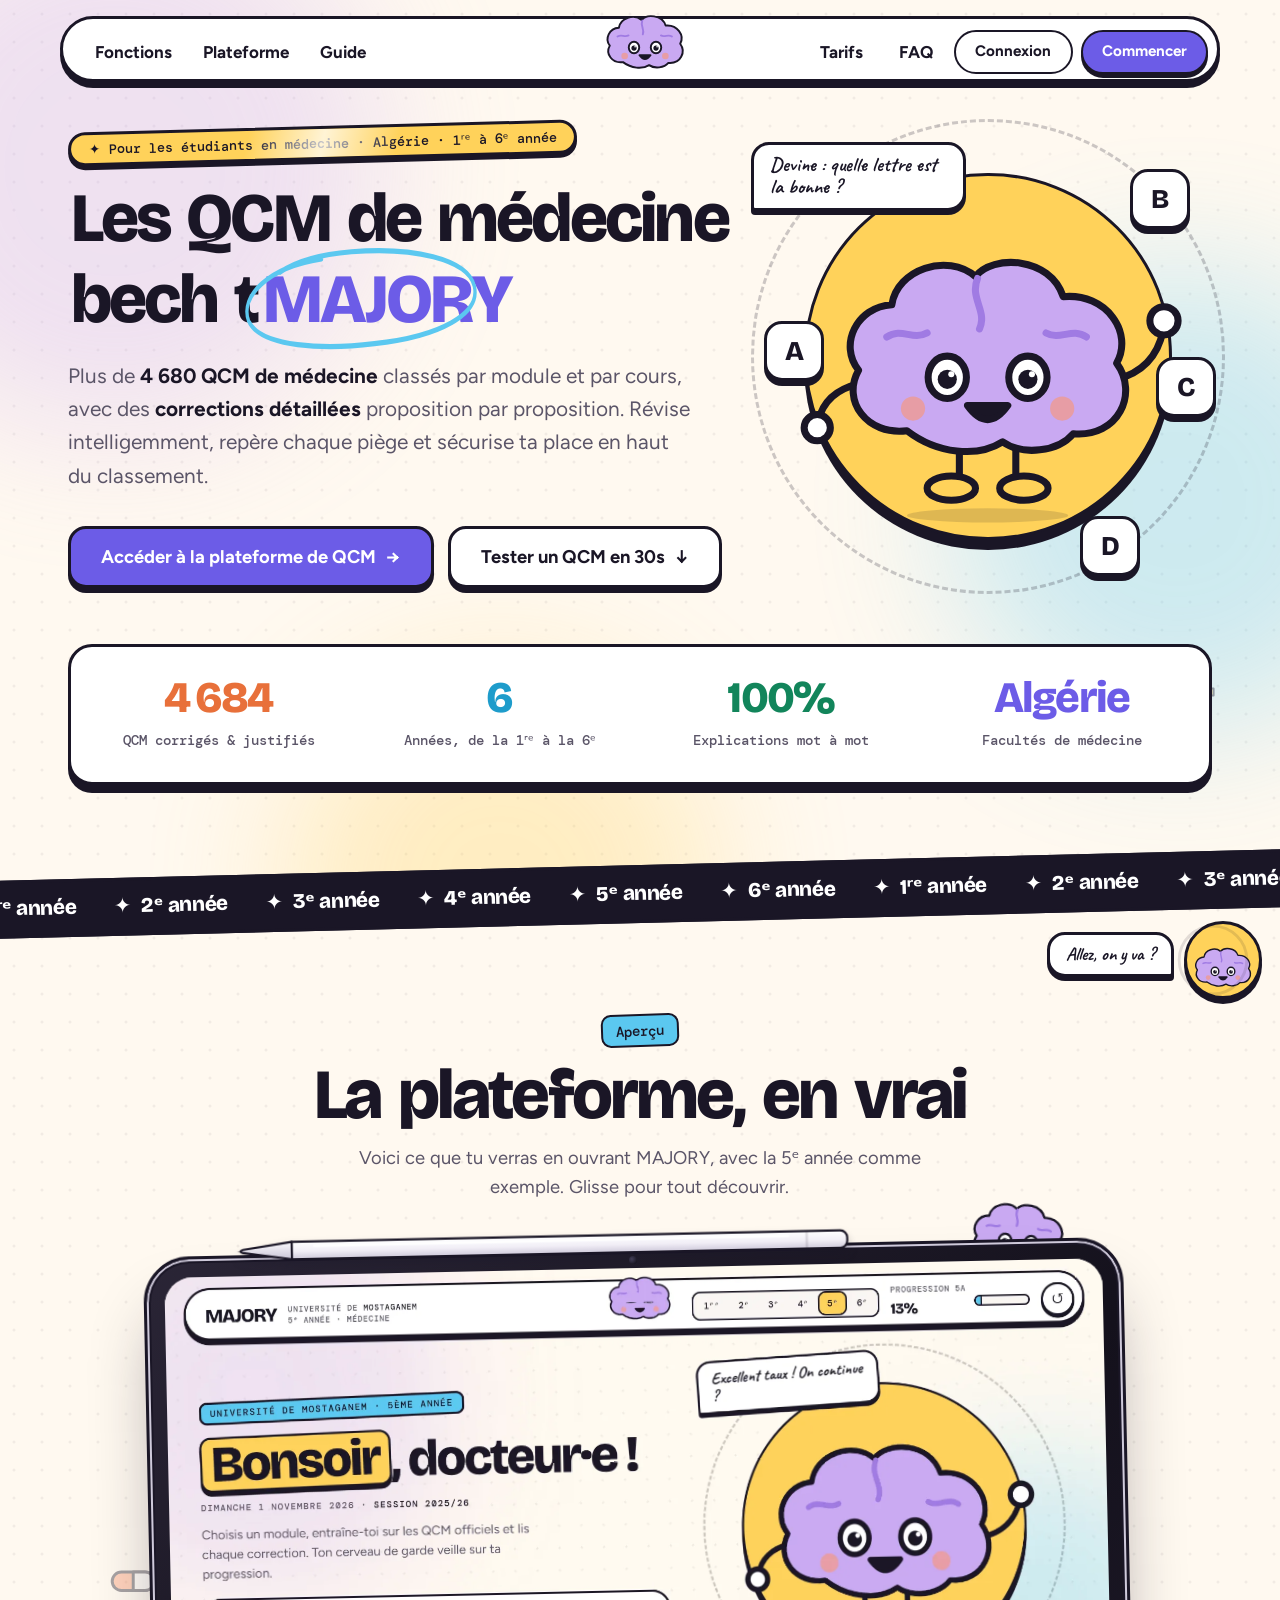
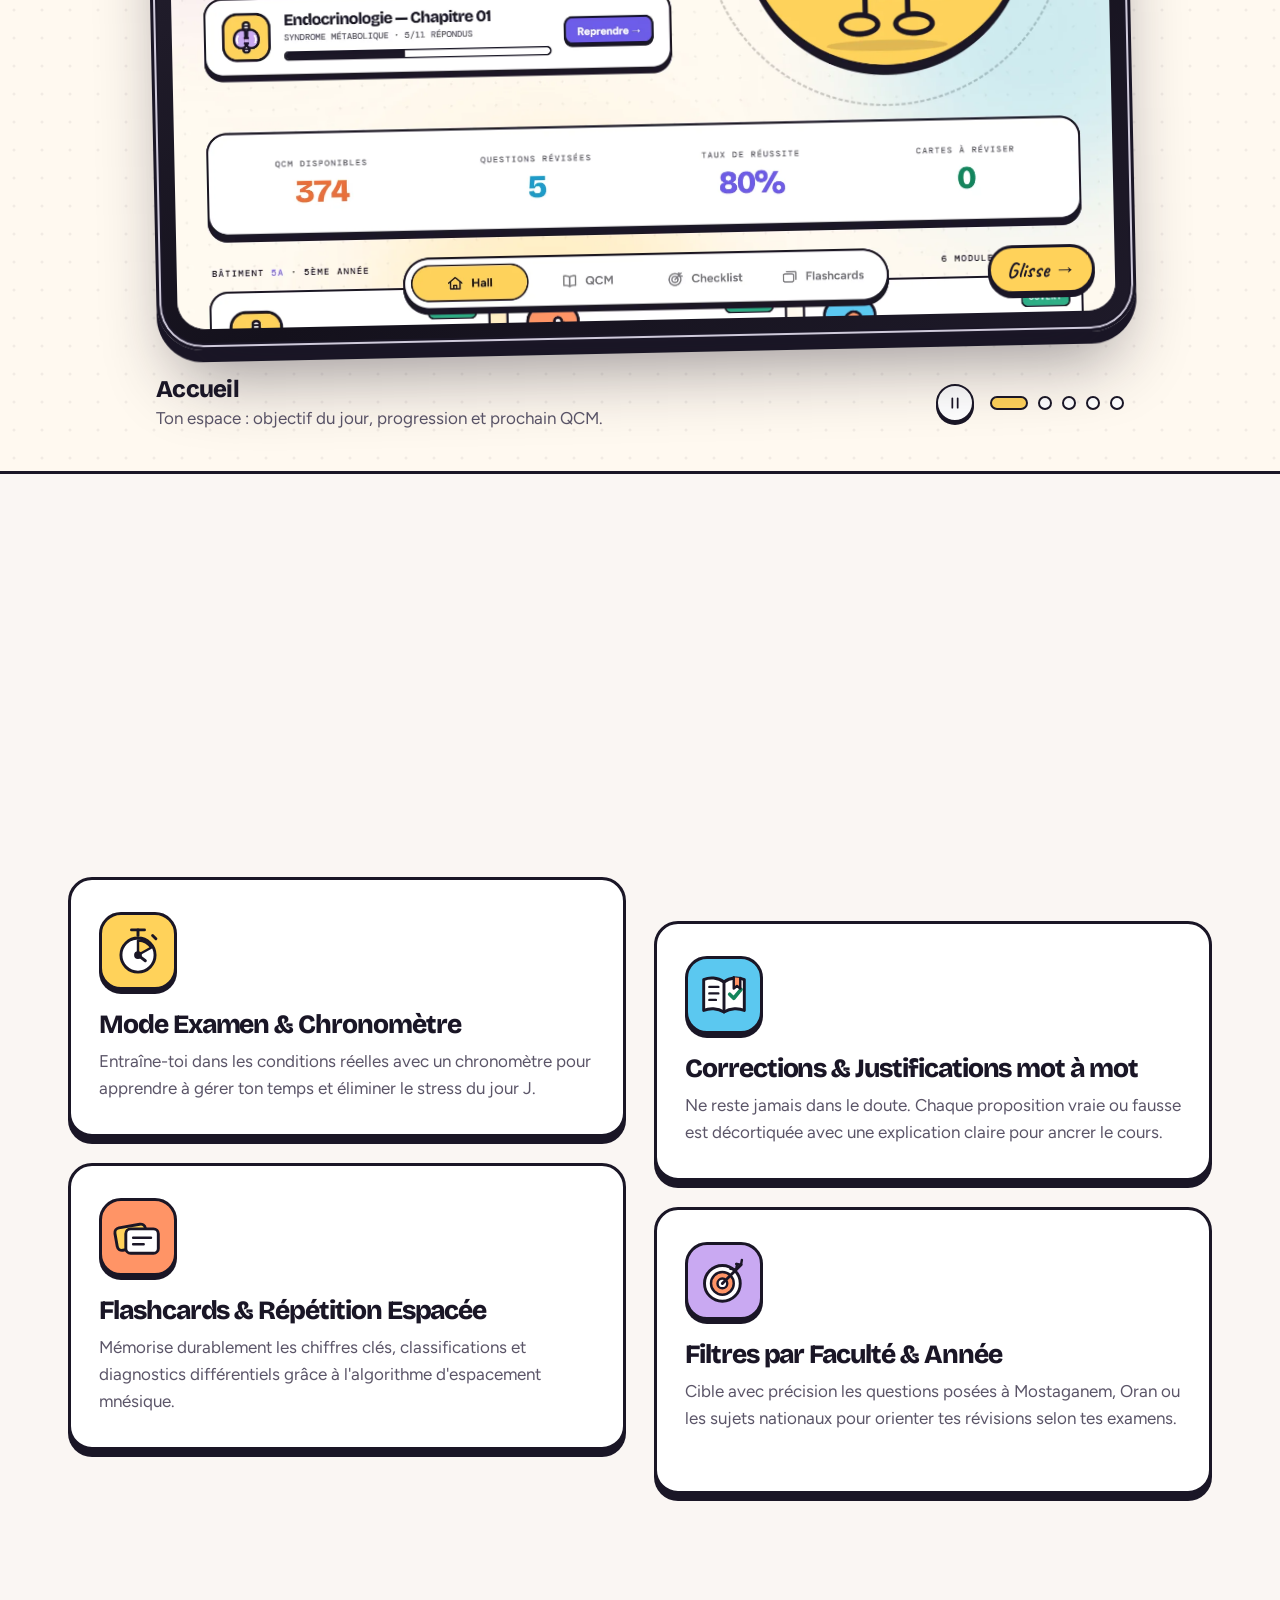
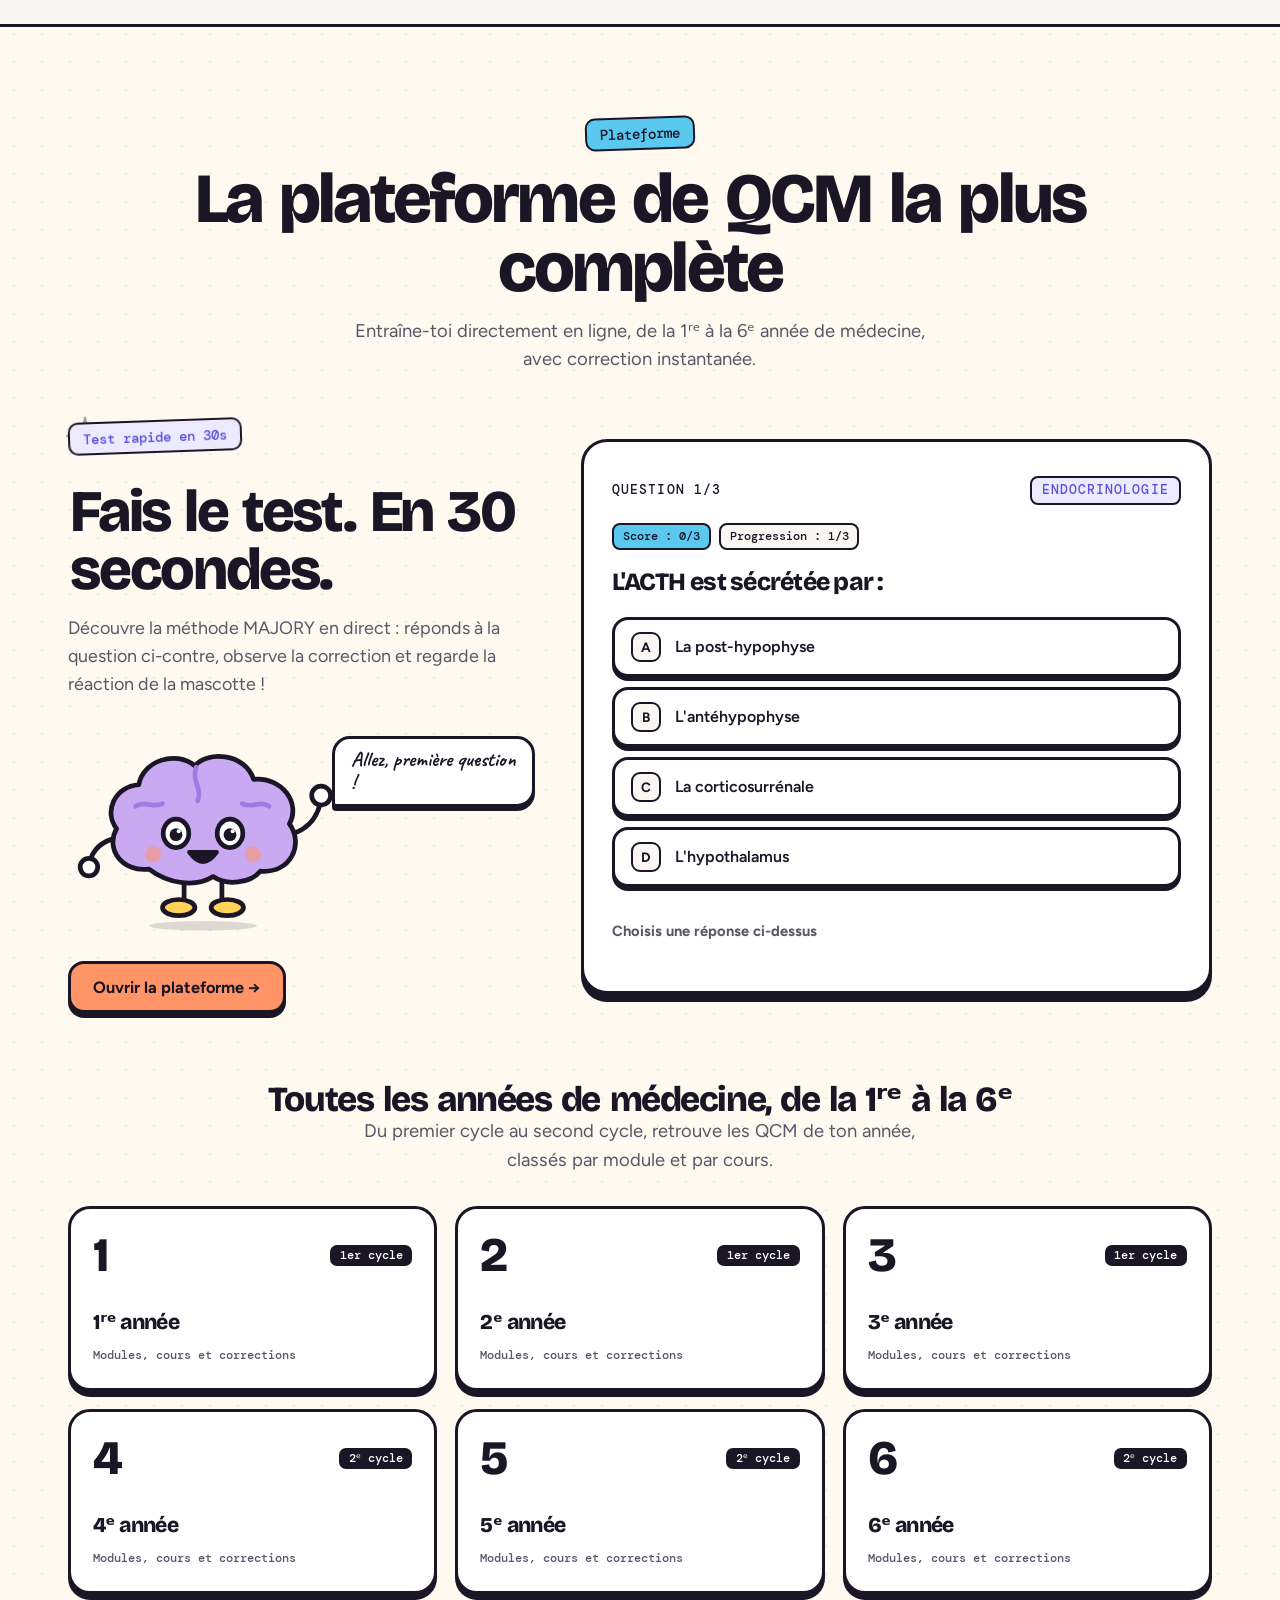
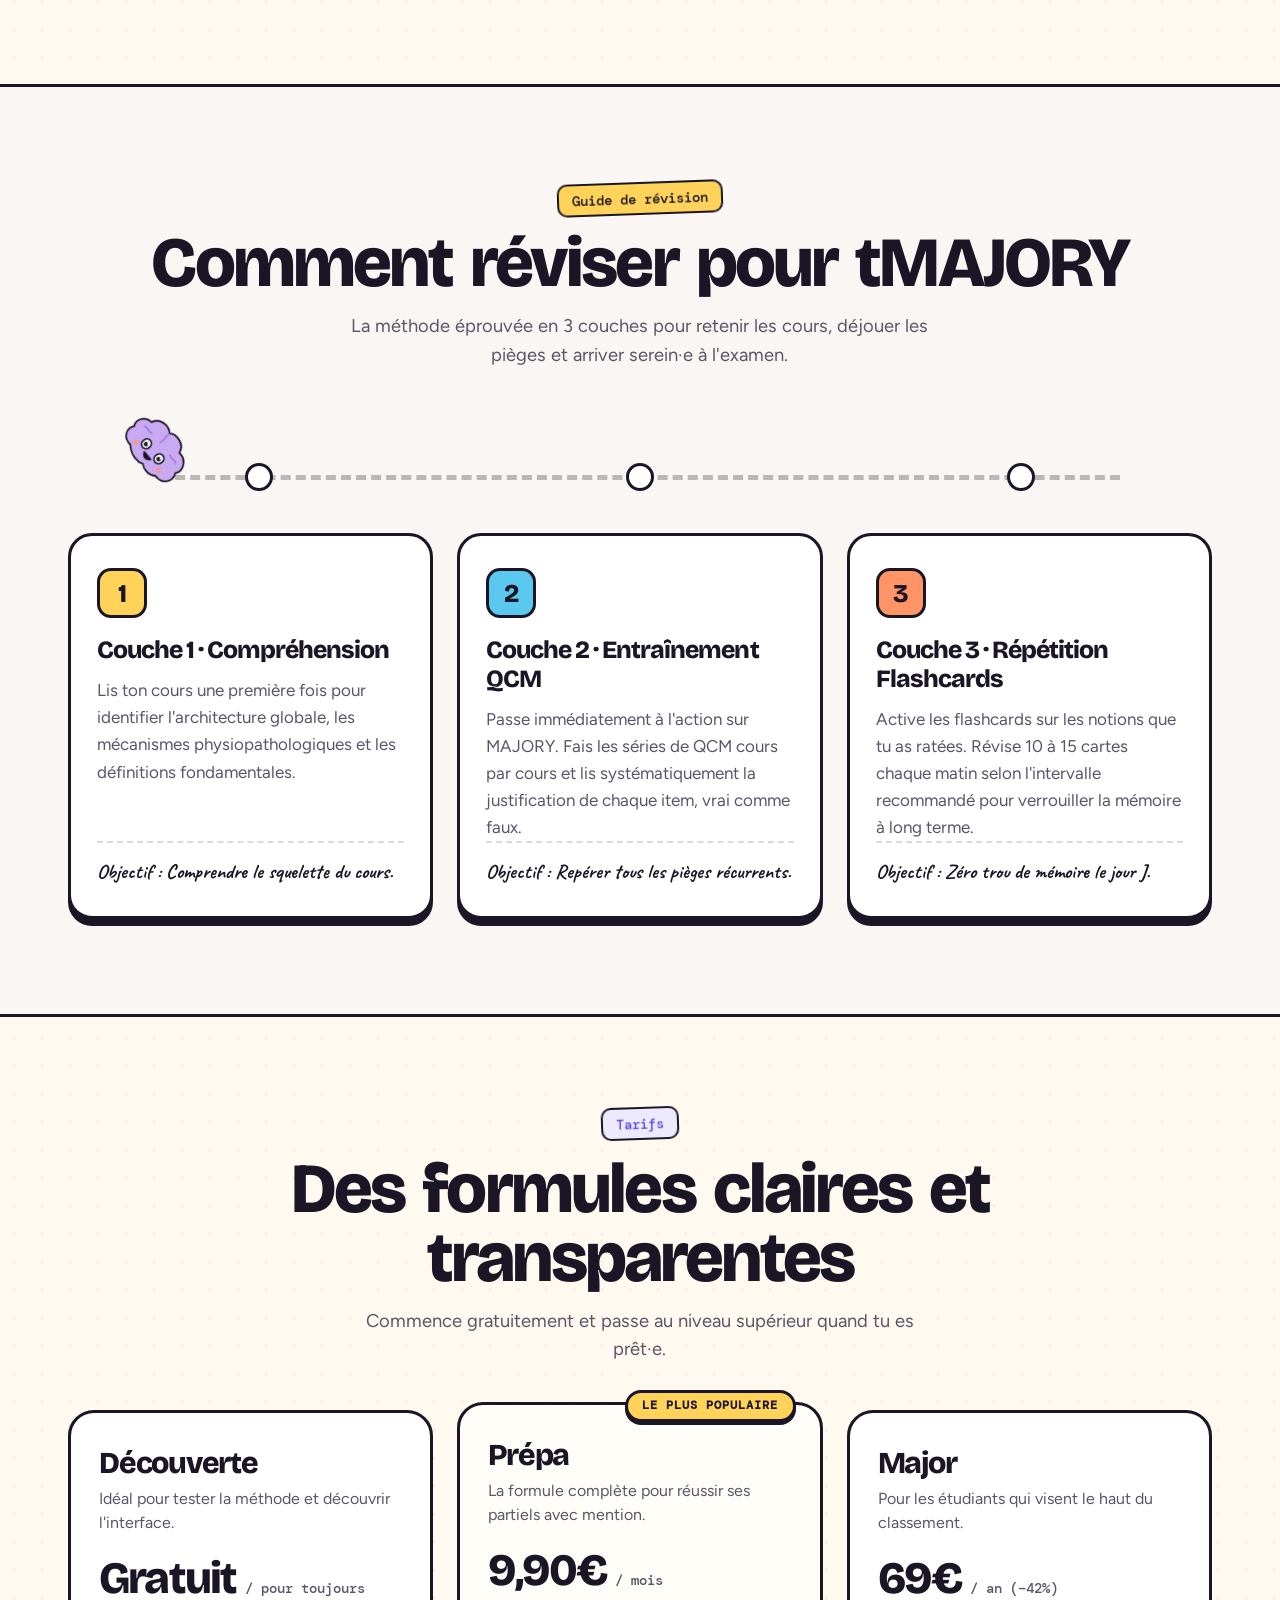
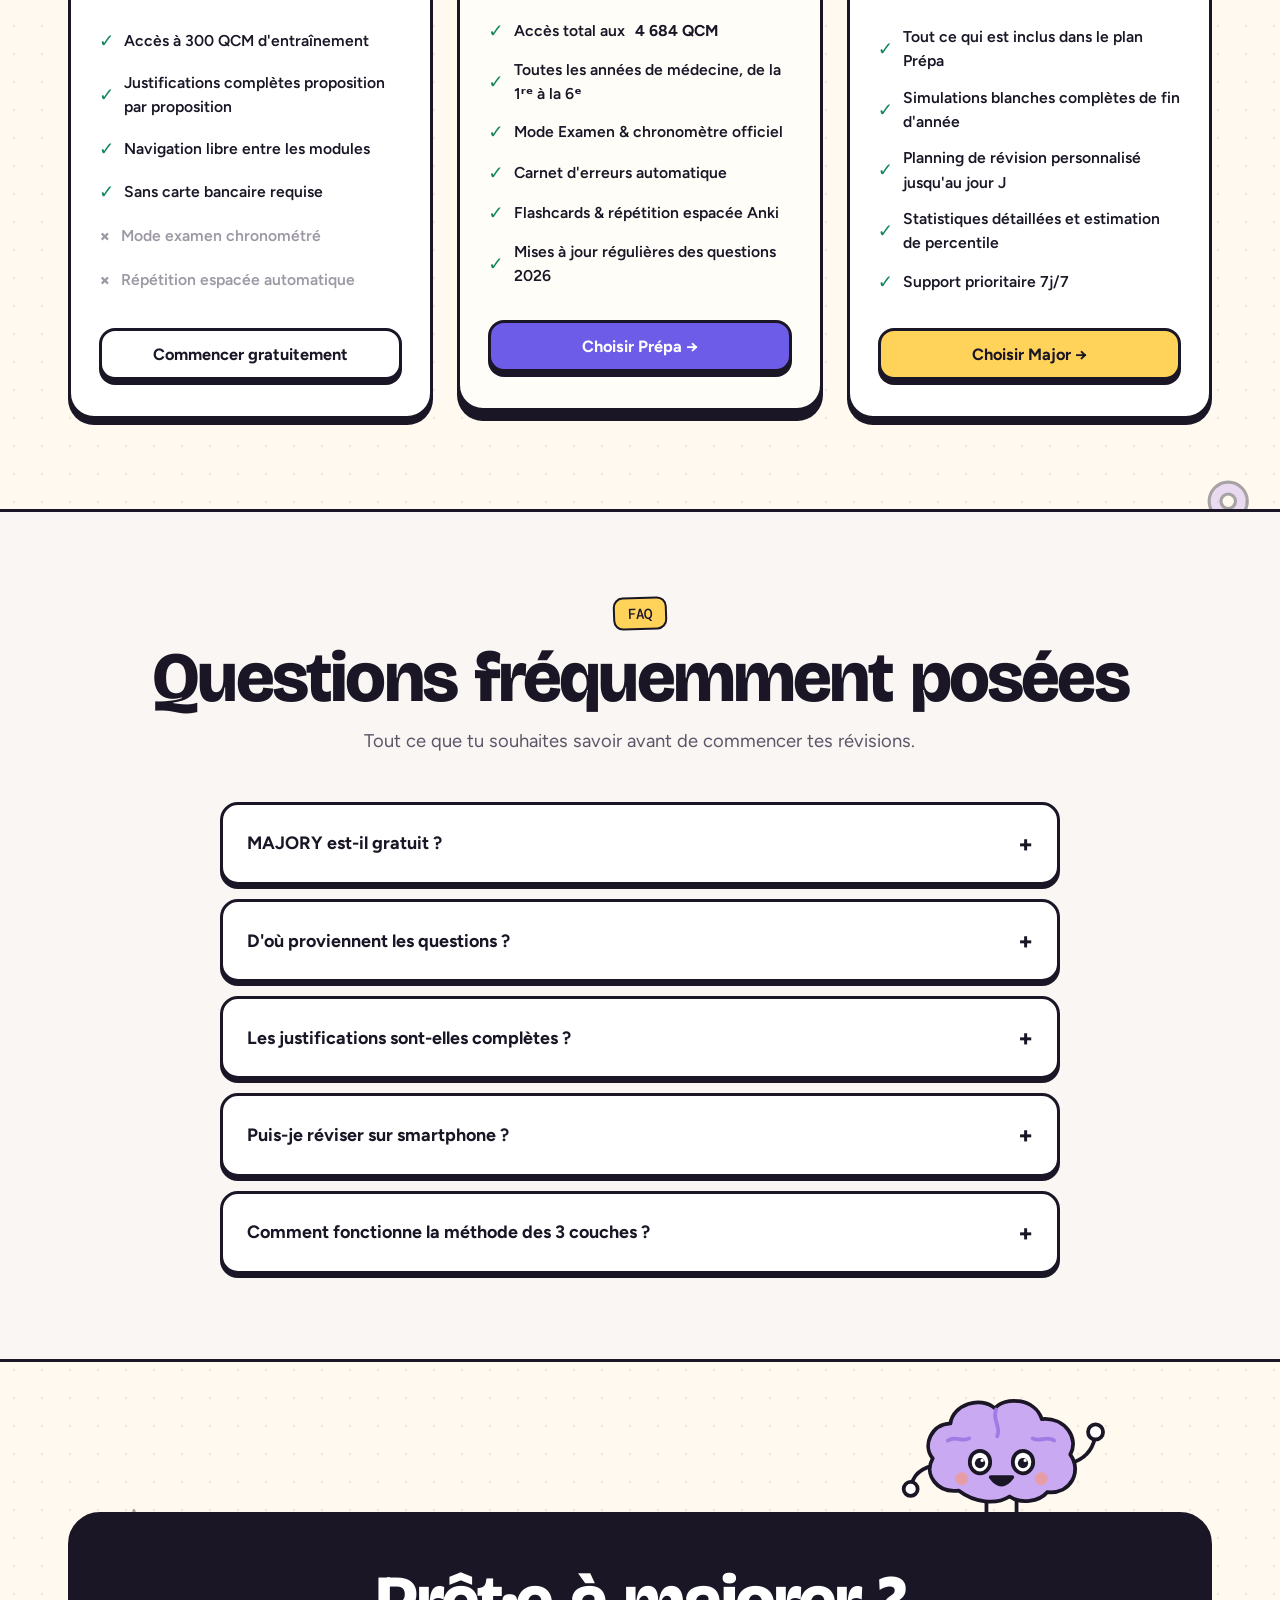
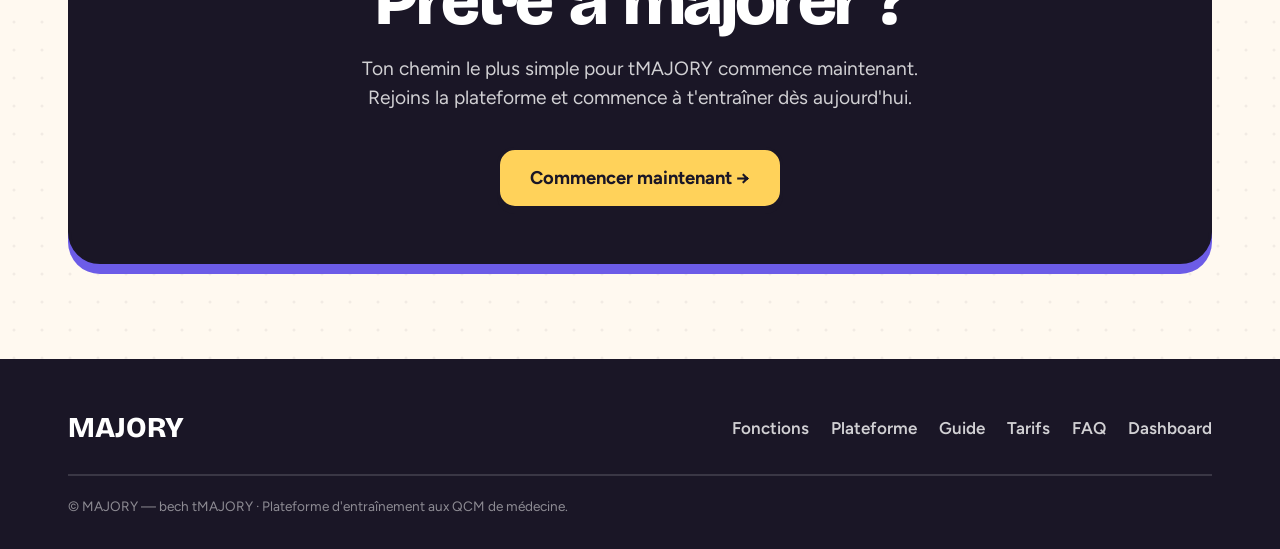
==== commit f0aab4d4: "Add files via upload" ====
--- a/index.html
+++ b/index.html
@@ -4,12 +4,12 @@
 <meta charset="UTF-8">
 <meta name="viewport" content="width=device-width, initial-scale=1.0">
 <title>MAJORY — QCM de médecine corrigés · bech tMAJORY</title>
-<meta name="description" content="MAJORY : la plateforme de révision de médecine. Plus de 4 680 QCM corrigés avec justifications détaillées, rangés par module. Révise intelligemment et vise le majorat.">
+<meta name="description" content="MAJORY : la plateforme de QCM pour les étudiants en médecine en Algérie, de la 1ère à la 6ème année. Corrections détaillées proposition par proposition.">
 <meta property="og:type" content="website">
 <meta property="og:locale" content="fr_FR">
 <meta property="og:site_name" content="MAJORY">
 <meta property="og:title" content="MAJORY — QCM de médecine corrigés · bech tMAJORY">
-<meta property="og:description" content="4 684 QCM de médecine corrigés et expliqués. Entraîne-toi par module et majore ta promo.">
+<meta property="og:description" content="Toutes les années de médecine, de la 1ère à la 6ème : des QCM corrigés et expliqués pour les étudiants en Algérie.">
 <meta name="theme-color" content="#FFD25A">
 <link rel="icon" type="image/svg+xml" href="assets/favicon.svg">
 <link rel="preconnect" href="https://fonts.googleapis.com">
@@ -418,7 +418,76 @@
 .walk .wk{position:absolute;left:0;top:0;width:78px;margin-left:-39px;will-change:transform}
 .walk .wk .mc{width:100%}
 @media(max-width:880px){.walk{display:none}}
-</style>
+
+/* ---- cartes des années (remplacent la section des modules) ---- */
+.yr-grid{grid-template-columns:repeat(3,1fr)}
+.yr-grid .mcard .ic{font:800 3rem/1 var(--disp);letter-spacing:-.05em}
+@media(max-width:720px){.yr-grid{grid-template-columns:repeat(2,1fr)}}
+@media(max-width:480px){.yr-grid{grid-template-columns:1fr}}
+/* ================= iPad (aperçu de la plateforme) ================= */
+.ipad-sec{padding:90px 0 40px;position:relative}
+.ipad-stage{position:relative;max-width:980px;margin:0 auto}
+.js .ipad-stage:not(.in){opacity:0;transform:translateY(46px) rotate(-2deg)}
+.ipad-stage{transition:opacity .8s var(--e),transform 1s var(--e)}
+.ipad{position:relative;rotate:-1.2deg;transition:rotate .7s var(--e),translate .7s var(--e)}
+@media(hover:hover) and (pointer:fine){.ipad:hover{rotate:0deg;translate:0 -6px}}
+.ip-body{position:relative;padding:18px;border-radius:46px;
+  background:linear-gradient(145deg,#2A2536,#14111C 55%,#1E1A29);
+  border:3px solid var(--ink);box-shadow:0 0 0 2px #CFCADB inset,0 0 0 4px #1A1626 inset,0 44px 70px -20px rgba(26,22,38,.45),0 12px 0 var(--ink)}
+.ip-cam{position:absolute;left:50%;top:6px;width:8px;height:8px;margin-left:-4px;border-radius:50%;background:radial-gradient(circle at 35% 35%,#4A4560,#0B0910)}
+.ip-screen{position:relative;border-radius:28px;overflow:hidden;background:#fff;aspect-ratio:1180/820}
+.ip-track{display:flex;height:100%;overflow-x:auto;scroll-snap-type:x mandatory;scrollbar-width:none;-webkit-overflow-scrolling:touch;overscroll-behavior-x:contain;cursor:grab;outline:none}
+.ip-track::-webkit-scrollbar{display:none}
+.ip-track.drag{scroll-snap-type:none;cursor:grabbing}
+.ip-track:focus-visible{outline:3px solid var(--b);outline-offset:-3px}
+.ip-slide{flex:0 0 100%;scroll-snap-align:center;margin:0}
+.ip-slide img{width:100%;height:100%;object-fit:cover;object-position:top;pointer-events:none;user-select:none;-webkit-user-drag:none}
+.ip-nav{position:absolute;top:50%;translate:0 -50%;width:46px;height:46px;border-radius:50%;background:rgba(255,255,255,.94);border:2.5px solid var(--ink);box-shadow:0 4px 0 var(--ink);display:grid;place-items:center;opacity:0;transition:opacity .25s var(--e),transform .15s var(--e),box-shadow .15s var(--e)}
+.ip-nav svg{width:20px;height:20px;stroke:var(--ink);fill:none;stroke-width:2.6;stroke-linecap:round;stroke-linejoin:round}
+.ip-nav.prev{left:14px}.ip-nav.next{right:14px}
+.ip-nav[disabled]{display:none}
+.ip-screen:hover .ip-nav{opacity:1}
+.ip-nav:active{transform:translateY(3px);box-shadow:0 1px 0 var(--ink)}
+@media(hover:none){.ip-nav{display:none}}
+.ip-hint{position:absolute;right:20px;bottom:18px;background:var(--y);border:3px solid var(--ink);border-radius:999px;padding:.3rem 1rem;font-size:1.35rem;box-shadow:0 4px 0 var(--ink);pointer-events:none;transition:opacity .4s var(--e),translate .4s var(--e)}
+.ip-hint span{display:inline-block;animation:ipNudge 1.4s var(--e) infinite}
+@keyframes ipNudge{0%,100%{translate:0 0}50%{translate:6px 0}}
+.ip-hint.gone{opacity:0;translate:0 8px}
+.pencil{position:absolute;z-index:3;left:9%;top:-15px;width:64%;height:auto;filter:drop-shadow(0 6px 5px rgba(26,22,38,.28));pointer-events:none}
+.ip-peek{position:absolute;z-index:0;right:6%;top:-58px;width:104px;rotate:5deg}
+.ip-peek .mc{width:100%}
+.ip-cap{display:flex;justify-content:space-between;align-items:center;gap:22px;flex-wrap:wrap;margin-top:34px;padding:0 6px}
+.ip-txt{display:grid;gap:2px;max-width:34em;transition:opacity .25s var(--e),translate .3s var(--e)}
+.ip-txt.sw{opacity:0;translate:0 6px}
+.ip-txt b{font:800 1.5rem var(--disp);letter-spacing:-.03em}
+.ip-txt span{color:var(--soft)}
+.ip-dots{display:flex;gap:10px}
+.ip-dots button{width:14px;height:14px;border-radius:50%;border:2.5px solid var(--ink);background:#fff;padding:0;transition:background-color .25s var(--e),width .35s var(--e),border-radius .35s var(--e)}
+.ip-dots button.on{width:38px;border-radius:99px;background:var(--y)}
+@media(hover:hover) and (pointer:fine){.ip-dots button:not(.on):hover{background:var(--b)}}
+@media(max-width:700px){.ip-body{padding:9px;border-radius:26px;box-shadow:0 0 0 1.5px #CFCADB inset,0 26px 40px -16px rgba(26,22,38,.4),0 7px 0 var(--ink)}.ip-screen{border-radius:16px}.ip-cam{display:none}.pencil{display:none}.ip-peek{width:74px;top:-40px}.ip-hint{font-size:1.1rem;padding:.2rem .75rem}.ipad-sec{padding-top:60px}.ip-cap{margin-top:24px}}
+@media(prefers-reduced-motion:reduce){.ipad{rotate:0deg}.js .ipad-stage:not(.in){opacity:1;transform:none}.ip-hint span{animation:none}}
+/* ---- stylet qui swipe et annote tout seul ---- */
+.ipad{--pw:340px}
+.ip-slide{position:relative}
+.ink{position:absolute;inset:0;width:100%;height:100%;pointer-events:none;overflow:visible}
+.ink path{fill:none;stroke-width:.62;stroke-linecap:round;stroke-linejoin:round;stroke-dasharray:1;stroke-dashoffset:1;opacity:.92;filter:drop-shadow(0 .3px .2px rgba(26,22,38,.25))}
+.pen{position:absolute;z-index:5;left:0;top:0;width:var(--pw);aspect-ratio:720/26;margin-top:calc(var(--pw) * -13 / 720);transform-origin:0 50%;opacity:0;pointer-events:none;will-change:transform;filter:drop-shadow(0 10px 8px rgba(26,22,38,.3))}
+.pen svg{display:block;width:100%;height:auto;overflow:visible}
+.pen-ring{position:absolute;z-index:4;left:0;top:0;width:38px;height:38px;margin:-19px 0 0 -19px;border-radius:50%;border:2.5px solid rgba(108,92,231,.6);background:rgba(108,92,231,.16);opacity:0;scale:.5;pointer-events:none;transition:opacity .15s var(--e),scale .22s var(--e)}
+.pen-ring.on{opacity:1;scale:1}
+.ipad.lifted .pencil{opacity:0}
+.ipad.lifted .pen{opacity:1}
+.pencil{transition:opacity .2s var(--e)}
+.ip-ctl{display:flex;align-items:center;gap:16px}
+.ip-play{width:38px;height:38px;border-radius:50%;border:2.5px solid var(--ink);background:#fff;display:grid;place-items:center;box-shadow:0 3px 0 var(--ink);transition:transform .12s var(--e),box-shadow .12s var(--e),background-color .2s var(--e)}
+.ip-play svg{width:16px;height:16px;fill:none;stroke:var(--ink);stroke-width:2.6;stroke-linecap:round;stroke-linejoin:round}
+.ip-play .i-play{display:none;fill:var(--ink)}
+.ip-play[aria-pressed="true"] .i-pause{display:none}.ip-play[aria-pressed="true"] .i-play{display:block}
+.ip-play:active{transform:translateY(3px);box-shadow:0 0 0 var(--ink)}
+@media(hover:hover) and (pointer:fine){.ip-play:hover{background:var(--y)}}
+@media(max-width:700px){.ipad{--pw:190px}.pen-ring{width:30px;height:30px;margin:-15px 0 0 -15px}.ip-play{width:34px;height:34px}}
+@media(prefers-reduced-motion:reduce){.ip-play{display:none}.ink path{stroke-dashoffset:0}}</style>
 </head>
 <body>
 
@@ -448,7 +517,7 @@
 <section class="hero" id="top">
   <div class="wrap hero-grid">
     <div class="hero-copy">
-      <span class="hero-tag">✦ Plateforme de révision médicale · 4ᵉ &amp; 5ᵉ année</span>
+      <span class="hero-tag">✦ Pour les étudiants en médecine · Algérie · 1ʳᵉ à 6ᵉ année</span>
       <h1 class="wr" id="h1" aria-label="Les QCM de médecine bech tMAJORY">
         <span class="w"><i style="--k:0">Les</i></span> <span class="w"><i style="--k:1">QCM</i></span> <span class="w"><i style="--k:2">de</i></span> <span class="w"><i style="--k:3">médecine</i></span><br>
         <span class="l2"><span class="w"><i style="--k:3">bech</i></span> <span class="w"><i style="--k:4">t</i></span><span class="mj"><span class="w"><i style="--k:5"><b style="--j:0">M</b><b style="--j:1">A</b><b style="--j:2">J</b><b style="--j:3">O</b><b style="--j:4">R</b><b style="--j:5">Y</b></i></span><svg class="circ" viewBox="0 0 420 120" preserveAspectRatio="none" aria-hidden="true"><path pathLength="1" d="M150 14C60 20 12 50 24 76C40 106 150 112 230 108C340 104 408 82 400 52C392 22 300 6 200 8C150 9 110 14 80 26"/></svg><svg class="sp s1" viewBox="0 0 24 24" aria-hidden="true"><path d="M12 0l2.5 9.5L24 12l-9.5 2.5L12 24l-2.5-9.5L0 12l9.5-2.5z" fill="#FFD25A" stroke="#1A1626" stroke-width="1.6" stroke-linejoin="round"/></svg><svg class="sp s2" viewBox="0 0 24 24" aria-hidden="true"><path d="M12 0l2.5 9.5L24 12l-9.5 2.5L12 24l-2.5-9.5L0 12l9.5-2.5z" fill="#FFD25A" stroke="#1A1626" stroke-width="1.6" stroke-linejoin="round"/></svg><svg class="sp s3" viewBox="0 0 24 24" aria-hidden="true"><path d="M12 0l2.5 9.5L24 12l-9.5 2.5L12 24l-2.5-9.5L0 12l9.5-2.5z" fill="#FFD25A" stroke="#1A1626" stroke-width="1.6" stroke-linejoin="round"/></svg></span></span>
@@ -476,16 +545,16 @@
         <span class="lbl">QCM corrigés &amp; justifiés</span>
       </div>
       <div class="stat-box">
-        <span class="num">12</span>
-        <span class="lbl">Modules complets</span>
+        <span class="num">6</span>
+        <span class="lbl">Années, de la 1ʳᵉ à la 6ᵉ</span>
       </div>
       <div class="stat-box">
         <span class="num">100%</span>
         <span class="lbl">Explications mot à mot</span>
       </div>
       <div class="stat-box">
-        <span class="num">4A &amp; 5A</span>
-        <span class="lbl">Mostaganem, Oran &amp; plus</span>
+        <span class="num">Algérie</span>
+        <span class="lbl">Facultés de médecine</span>
       </div>
     </div>
   </div>
@@ -493,6 +562,67 @@
 
 <div class="band" aria-hidden="true"><div id="bandin"></div></div>
 
+<!-- ================= APERÇU : iPAD ================= -->
+<section class="ipad-sec" id="apercu">
+  <div class="wrap">
+    <div class="sec-head">
+      <span class="sec-tag b">Aperçu</span>
+      <h2>La plateforme, en vrai</h2>
+      <p>Voici ce que tu verras en ouvrant MAJORY, avec la 5ᵉ année comme exemple. Glisse pour tout découvrir.</p>
+    </div>
+
+    <div class="ipad-stage" id="ipStage">
+      <div class="ip-peek" aria-hidden="true"><span data-mascot data-head></span></div>
+      <div class="ipad" id="ipad">
+        <svg class="pencil" viewBox="0 0 720 26" aria-hidden="true">
+          <defs>
+            <linearGradient id="pbody" x1="0" y1="0" x2="0" y2="1"><stop offset="0" stop-color="#fff"/><stop offset=".55" stop-color="#F1EEF6"/><stop offset="1" stop-color="#CFCADB"/></linearGradient>
+            <linearGradient id="ptip" x1="0" y1="0" x2="0" y2="1"><stop offset="0" stop-color="#FBFAFD"/><stop offset="1" stop-color="#C9C4D6"/></linearGradient>
+          </defs>
+          <path d="M70 3H700a8 8 0 0 1 8 8v4a8 8 0 0 1-8 8H70Z" fill="url(#pbody)" stroke="#1A1626" stroke-width="2.4"/>
+          <path d="M70 3L14 11.2Q8 13 14 14.8L70 23Z" fill="url(#ptip)" stroke="#1A1626" stroke-width="2.4" stroke-linejoin="round"/>
+          <path d="M12 12.4L7 13L12 13.6Z" fill="#1A1626"/>
+          <rect x="660" y="3" width="3" height="20" fill="#1A1626" opacity=".12"/>
+          <path d="M96 8H640" stroke="#fff" stroke-width="3" stroke-linecap="round" opacity=".9"/>
+        </svg>
+        <div class="pen" id="pen" aria-hidden="true"></div>
+        <i class="pen-ring" id="penRing" aria-hidden="true"></i>
+        <div class="ip-body">
+          <i class="ip-cam" aria-hidden="true"></i>
+          <div class="ip-screen">
+            <div class="ip-track" id="ipTrack" tabindex="0" role="group" aria-roledescription="carrousel" aria-label="Captures de la plateforme">
+              <figure class="ip-slide"><img src="assets/shots/hall.webp" width="1770" height="1230" alt="Accueil de MAJORY : objectif du jour, progression et prochain QCM" draggable="false"></figure>
+              <figure class="ip-slide"><img src="assets/shots/qcm-chapitres.webp" width="1770" height="1230" alt="Page QCM de la 5ᵉ année avec les six modules" loading="lazy" decoding="async" draggable="false"></figure>
+              <figure class="ip-slide"><img src="assets/shots/qcm-question.webp" width="1770" height="1230" alt="Une question de QCM corrigée proposition par proposition" loading="lazy" decoding="async" draggable="false"></figure>
+              <figure class="ip-slide"><img src="assets/shots/checklist.webp" width="1770" height="1230" alt="La checklist des cours avec les trois couches de révision" loading="lazy" decoding="async" draggable="false"></figure>
+              <figure class="ip-slide"><img src="assets/shots/facultes.webp" width="1770" height="1230" alt="Le choix des facultés pour filtrer les questions" loading="lazy" decoding="async" draggable="false"></figure>
+            </div>
+            <button class="ip-nav prev" type="button" aria-label="Capture précédente"><svg viewBox="0 0 24 24"><path d="M15 6l-6 6 6 6"/></svg></button>
+            <button class="ip-nav next" type="button" aria-label="Capture suivante"><svg viewBox="0 0 24 24"><path d="M9 6l6 6-6 6"/></svg></button>
+            <div class="ip-hint hand" id="ipHint" aria-hidden="true">Glisse <span>→</span></div>
+          </div>
+        </div>
+      </div>
+
+      <div class="ip-cap">
+        <div class="ip-txt" id="ipTxt"><b id="ipT">Accueil</b><span id="ipD">Ton espace : objectif du jour, progression et prochain QCM.</span></div>
+        <div class="ip-ctl">
+          <button class="ip-play" id="ipPlay" type="button" aria-pressed="false" aria-label="Mettre en pause le défilement automatique">
+            <svg class="i-pause" viewBox="0 0 24 24"><path d="M8 5v14M16 5v14"/></svg>
+            <svg class="i-play" viewBox="0 0 24 24"><path d="M8 5l11 7-11 7Z"/></svg>
+          </button>
+          <div class="ip-dots" role="tablist" aria-label="Choisir une capture">
+            <button type="button" role="tab" aria-selected="true" aria-label="Accueil" class="on"></button>
+            <button type="button" role="tab" aria-selected="false" aria-label="Choix du module"></button>
+            <button type="button" role="tab" aria-selected="false" aria-label="Question corrigée"></button>
+            <button type="button" role="tab" aria-selected="false" aria-label="Checklist"></button>
+            <button type="button" role="tab" aria-selected="false" aria-label="Facultés"></button>
+          </div>
+        </div>
+      </div>
+    </div>
+  </div>
+</section>
 <!-- ================= SECTION 1 : FEATURES ================= -->
 <section class="feat-sec" id="features">
   <div class="wrap">
@@ -524,7 +654,7 @@
       <div class="fcard">
         <div class="ficon"><svg viewBox="0 0 64 64" aria-hidden="true"><g stroke="#1A1626" stroke-width="3.6" stroke-linecap="round" stroke-linejoin="round"><circle cx="30" cy="35" r="22" fill="#fff"/><circle cx="30" cy="35" r="14" fill="#FF9466" stroke-width="3"/><circle cx="30" cy="35" r="6" fill="#fff" stroke-width="3"/><path d="M30 35L53 12" fill="none"/><path d="M47 18l-7-1M47 18l1-7M53 12l-6-1M53 12l1-6" fill="none" stroke-width="3"/></g></svg></div>
         <h3>Filtres par Faculté &amp; Année</h3>
-        <p>Cible avec précision les questions posées à Mostaganem, Oran ou les annales générales pour orienter tes révisions selon tes examens.</p>
+        <p>Cible avec précision les questions posées à Mostaganem, Oran ou les sujets nationaux pour orienter tes révisions selon tes examens.</p>
       </div>
     </div>
   </div>
@@ -536,7 +666,7 @@
     <div class="sec-head">
       <span class="sec-tag b">Plateforme</span>
       <h2>La plateforme de QCM la plus complète</h2>
-      <p>Entraîne-toi directement en ligne sur les 12 modules officiels avec correction instantanée.</p>
+      <p>Entraîne-toi directement en ligne, de la 1ʳᵉ à la 6ᵉ année de médecine, avec correction instantanée.</p>
     </div>
 
     <!-- Mini QCM Interactive Box -->
@@ -548,7 +678,7 @@
         
         <div class="host"><span data-mascot id="inter"></span><div class="bubble" id="say">Allez, première question !</div></div>
 
-        <a href="dashboard.html" class="btn o">Ouvrir tous les modules →</a>
+        <a href="dashboard.html" class="btn o">Ouvrir la plateforme →</a>
       </div>
 
       <div class="qcm-box" aria-live="polite">
@@ -570,76 +700,22 @@
       </div>
     </div>
 
-    <!-- 12 Modules Explorer -->
+    <!-- Toutes les années -->
     <div class="sec-head" style="margin-top:60px;margin-bottom:32px">
-      <h3 style="font-size:2.2rem">12 Modules académiques prêts à l'entraînement</h3>
-    </div>
-
-    <div class="mod-grid">
-      <a class="mcard y" href="dashboard.html">
-        <div class="top-line"><span class="ic">🫘</span><span class="cnt">973 QCM</span></div>
-        <div><b>Uro-Néphrologie</b><small>Oran, Mostaganem &amp; annales</small></div>
-        <span class="arr">→</span>
-      </a>
-      <a class="mcard b" href="dashboard.html">
-        <div class="top-line"><span class="ic">🦴</span><span class="cnt">695 QCM</span></div>
-        <div><b>Orthopédie (OTR)</b><small>Traumatologie, Rhumato</small></div>
-        <span class="arr">→</span>
-      </a>
-      <a class="mcard o" href="dashboard.html">
-        <div class="top-line"><span class="ic">🧠</span><span class="cnt">650 QCM</span></div>
-        <div><b>Neurologie</b><small>Neuropathies, AVC, épilepsies</small></div>
-        <span class="arr">→</span>
-      </a>
-      <a class="mcard p" href="dashboard.html">
-        <div class="top-line"><span class="ic">🤰</span><span class="cnt">531 QCM</span></div>
-        <div><b>Gynécologie</b><small>Oran &amp; Mostaganem complet</small></div>
-        <span class="arr">→</span>
-      </a>
-      <a class="mcard b" href="dashboard.html">
-        <div class="top-line"><span class="ic">❤️</span><span class="cnt">510 QCM</span></div>
-        <div><b>Cardiologie</b><small>Insuffisance, coronaires, HTA</small></div>
-        <span class="arr">→</span>
-      </a>
-      <a class="mcard p" href="dashboard.html">
-        <div class="top-line"><span class="ic">🦋</span><span class="cnt">374 QCM</span></div>
-        <div><b>Endocrinologie</b><small>Diabète, thyroïde, surrénales</small></div>
-        <span class="arr">→</span>
-      </a>
-      <a class="mcard y" href="dashboard.html">
-        <div class="top-line"><span class="ic">💭</span><span class="cnt">220 QCM</span></div>
-        <div><b>Psychiatrie</b><small>Troubles de l'humeur, psychoses</small></div>
-        <span class="arr">→</span>
-      </a>
-      <a class="mcard o" href="dashboard.html">
-        <div class="top-line"><span class="ic">🧸</span><span class="cnt">192 QCM</span></div>
-        <div><b>Pédiatrie</b><small>Développement, urgences</small></div>
-        <span class="arr">→</span>
-      </a>
-      <a class="mcard o" href="dashboard.html">
-        <div class="top-line"><span class="ic">🍽️</span><span class="cnt">184 QCM</span></div>
-        <div><b>Gastro-entérologie</b><small>Hépato, MICI, hémorragies</small></div>
-        <span class="arr">→</span>
-      </a>
-      <a class="mcard y" href="dashboard.html">
-        <div class="top-line"><span class="ic">🩸</span><span class="cnt">145 QCM</span></div>
-        <div><b>Hématologie</b><small>Anémies, hémopathies, hémostase</small></div>
-        <span class="arr">→</span>
-      </a>
-      <a class="mcard p" href="dashboard.html">
-        <div class="top-line"><span class="ic">🫁</span><span class="cnt">130 QCM</span></div>
-        <div><b>Pneumologie</b><small>Asthme, BPCO, infections</small></div>
-        <span class="arr">→</span>
-      </a>
-      <a class="mcard b" href="dashboard.html">
-        <div class="top-line"><span class="ic">🦠</span><span class="cnt">80 QCM</span></div>
-        <div><b>Maladies Infectieuses</b><small>Antibiotiques, fièvres, VIH</small></div>
-        <span class="arr">→</span>
-      </a>
+      <h3 style="font-size:2.2rem">Toutes les années de médecine, de la 1ʳᵉ à la 6ᵉ</h3>
+      <p>Du premier cycle au second cycle, retrouve les QCM de ton année, classés par module et par cours.</p>
+    </div>
+
+    <div class="mod-grid yr-grid">
+      <a class="mcard y" href="dashboard.html"><div class="top-line"><span class="ic">1</span><span class="cnt">1er cycle</span></div><div><b>1ʳᵉ année</b><small>Modules, cours et corrections</small></div><span class="arr">→</span></a>
+      <a class="mcard b" href="dashboard.html"><div class="top-line"><span class="ic">2</span><span class="cnt">1er cycle</span></div><div><b>2ᵉ année</b><small>Modules, cours et corrections</small></div><span class="arr">→</span></a>
+      <a class="mcard o" href="dashboard.html"><div class="top-line"><span class="ic">3</span><span class="cnt">1er cycle</span></div><div><b>3ᵉ année</b><small>Modules, cours et corrections</small></div><span class="arr">→</span></a>
+      <a class="mcard p" href="dashboard.html"><div class="top-line"><span class="ic">4</span><span class="cnt">2ᵉ cycle</span></div><div><b>4ᵉ année</b><small>Modules, cours et corrections</small></div><span class="arr">→</span></a>
+      <a class="mcard y" href="dashboard.html"><div class="top-line"><span class="ic">5</span><span class="cnt">2ᵉ cycle</span></div><div><b>5ᵉ année</b><small>Modules, cours et corrections</small></div><span class="arr">→</span></a>
+      <a class="mcard b" href="dashboard.html"><div class="top-line"><span class="ic">6</span><span class="cnt">2ᵉ cycle</span></div><div><b>6ᵉ année</b><small>Modules, cours et corrections</small></div><span class="arr">→</span></a>
     </div>
   </div>
 </section>
-
 <!-- ================= SECTION 3 : GUIDE ================= -->
 <section class="guide-sec" id="guide">
   <div class="wrap">
@@ -709,7 +785,7 @@
         <div class="cost">9,90€ <small>/ mois</small></div>
         <ul>
           <li>Accès total aux <b>4 684 QCM</b></li>
-          <li>Toutes les annales Oran, Mostaganem &amp; autres</li>
+          <li>Toutes les années de médecine, de la 1ʳᵉ à la 6ᵉ</li>
           <li>Mode Examen &amp; chronomètre officiel</li>
           <li>Carnet d'erreurs automatique</li>
           <li>Flashcards &amp; répétition espacée Anki</li>
@@ -746,8 +822,8 @@
     </div>
 
     <div class="faq-box">
-      <details class="faq-it"><summary>MAJORY est-il gratuit ?</summary><p>Oui ! L'accès découverte aux modules et séries de QCM est 100% gratuit, sans inscription compliquée ni carte bancaire.</p></details>
-      <details class="faq-it"><summary>D'où proviennent les questions ?</summary><p>Les QCM proviennent des examens officiels et annales des facultés de médecine (Mostaganem, Oran et sessions nationales), scrupuleusement classés par cours.</p></details>
+      <details class="faq-it"><summary>MAJORY est-il gratuit ?</summary><p>Oui ! L'accès découverte aux séries de QCM est 100% gratuit, sans inscription compliquée ni carte bancaire.</p></details>
+      <details class="faq-it"><summary>D'où proviennent les questions ?</summary><p>Les QCM proviennent des examens officiels des facultés de médecine algériennes, scrupuleusement classés par année, par module et par cours.</p></details>
       <details class="faq-it"><summary>Les justifications sont-elles complètes ?</summary><p>Oui. Chaque proposition vraie ou fausse est accompagnée d'une explication courte et précise pour t'aider à comprendre pourquoi et ne plus jamais refaire l'erreur.</p></details>
       <details class="faq-it"><summary>Puis-je réviser sur smartphone ?</summary><p>Absolument. L'interface est 100% responsive et fluide sur smartphone, tablette et ordinateur portable.</p></details>
       <details class="faq-it"><summary>Comment fonctionne la méthode des 3 couches ?</summary><p>C'est une stratégie de travail qui combine compréhension initiale, entraînement ciblé sur QCM et répétition espacée (Flashcards) pour ancrer les cours dans la mémoire à long terme.</p></details>
@@ -826,7 +902,7 @@
 QA('.pill-mascot-center,.buddy-btn').forEach(a=>{const m=a.querySelector('.mc');a.addEventListener('pointerenter',()=>react(m,'wow',900))});
 
 /* ---------- bandeau défilant des modules ---------- */
-$('bandin').innerHTML=(QA('.mcard').map(c=>'<span><em>'+c.querySelector('.ic').textContent+'</em>'+c.querySelector('b').textContent+'</span>').join('')).repeat(2);
+$('bandin').innerHTML=(['1ʳᵉ année','2ᵉ année','3ᵉ année','4ᵉ année','5ᵉ année','6ᵉ année'].map(y=>'<span><em>✦</em>'+y+'</span>').join('')).repeat(4).repeat(2);
 
 /* ---------- révélations ---------- */
 const io=new IntersectionObserver(es=>es.forEach(e=>{if(e.isIntersecting){e.target.classList.add('in');io.unobserve(e.target)}}),{threshold:.12,rootMargin:'0px 0px -6% 0px'});
@@ -957,7 +1033,7 @@
 $('q-next').onclick=function(){
 if(fin){fin=0;qi=0;score=0;render();return}
 if(qi<QZ.length-1){qi++;render();return}
-fin=1;$('q-text').textContent=score===3?'Score parfait : 3/3 ! Tu as le niveau pour majorer.':'Bilan : '+score+'/3. Prêt·e à t\'entraîner sur les modules complets ?';
+fin=1;$('q-text').textContent=score===3?'Score parfait : 3/3 ! Tu as le niveau pour majorer.':'Bilan : '+score+'/3. Prêt·e à t\'entraîner sur toute la plateforme ?';
 $('q-opts').innerHTML='';$('q-expl').className='expl';$('q-hint').textContent='';this.textContent='Recommencer ↻';
 if(score===3){react(qm,'wow');qm.classList.add('king');const r=qm.getBoundingClientRect();burst(r.left+r.width/2,r.top+r.height*.3,170)}else react(qm,null);
 say(score===3?'Futur·e major ! 🏆':'On réessaie ?')};
@@ -984,5 +1060,117 @@
 setTimeout(()=>document.getElementById('h1').classList.add('done'),RM?0:2000);
 })();
 </script>
-</body>
+<script>
+(function(){
+  const $=id=>document.getElementById(id),RMq=matchMedia('(prefers-reduced-motion: reduce)').matches;
+  const ipad=$('ipad'),body=ipad.querySelector('.ip-body'),scr=ipad.querySelector('.ip-screen'),track=$('ipTrack'),stage=$('ipStage'),
+    dots=[...document.querySelectorAll('.ip-dots button')],prev=document.querySelector('.ip-nav.prev'),next=document.querySelector('.ip-nav.next'),
+    hint=$('ipHint'),txt=$('ipTxt'),dock=ipad.querySelector('.pencil'),pen=$('pen'),ring=$('penRing'),playBtn=$('ipPlay');
+  const T=[['Accueil','Ton espace : objectif du jour, progression et prochain QCM.'],['QCM','Choisis ton année puis ton module. Ici, la 5ᵉ année.'],['Correction','Chaque proposition, vraie ou fausse, est corrigée et expliquée.'],['Checklist','Valide les 3 couches de chaque cours : comprendre, s\'entraîner, consolider.'],['Facultés','Filtre les questions par faculté pour cibler tes examens.']];
+  const n=T.length;let cur=0;
+
+  /* ---------- navigation ---------- */
+  function set(i){
+    if(i===cur)return;cur=i;
+    dots.forEach((d,k)=>{d.classList.toggle('on',k===i);d.setAttribute('aria-selected',k===i)});
+    prev.disabled=i===0;next.disabled=i===n-1;
+    txt.classList.add('sw');setTimeout(()=>{$('ipT').textContent=T[i][0];$('ipD').textContent=T[i][1];txt.classList.remove('sw')},170);
+  }
+  const idx=()=>Math.round(track.scrollLeft/track.clientWidth);
+  function go(i){i=Math.max(0,Math.min(n-1,i));track.scrollTo({left:i*track.clientWidth,behavior:RMq?'auto':'smooth'})}
+  track.addEventListener('scroll',()=>set(idx()),{passive:true});
+  prev.disabled=true;
+
+  /* ---------- annotations (cercles et soulignements, tracés par le stylet) ---------- */
+  const VH=69.49,Y=p=>p*VH/100;
+  const NOTE=[['circle',61.6,79.3,8.6,5.8,'#6C5CE7'],['circle',88.6,51,3.7,3.9,'#6C5CE7'],['line',6,51.5,49.7,'#FF9466'],['line',12.7,46.8,77.7,'#FF9466'],['circle',66.7,31.4,5.9,3.5,'#6C5CE7']];
+  function circleD(cx,cy,rx,ry){let d='';for(let k=0;k<=72;k++){const t=k/72,th=-2.5+Math.PI*2*1.1*t,j=1+.05*Math.sin(3*th)+.07*t;d+=(k?'L':'M')+(cx+rx*j*Math.cos(th)).toFixed(2)+' '+(Y(cy)+Y(ry)*j*Math.sin(th)).toFixed(2)}return d}
+  function lineD(x1,x2,y){let d='';for(let k=0;k<=40;k++){const t=k/40;d+=(k?'L':'M')+(x1+(x2-x1)*t).toFixed(2)+' '+(Y(y)+.35*Math.sin(t*Math.PI*3.2)-.5*t).toFixed(2)}return d}
+  const paths=NOTE.map((a,i)=>{
+    const fig=track.children[i],svg=document.createElementNS('http://www.w3.org/2000/svg','svg');
+    svg.setAttribute('class','ink');svg.setAttribute('viewBox','0 0 100 '+VH);svg.setAttribute('preserveAspectRatio','none');svg.setAttribute('aria-hidden','true');
+    const p=document.createElementNS('http://www.w3.org/2000/svg','path');p.setAttribute('pathLength','1');p.setAttribute('stroke',a[a.length-1]);
+    p.setAttribute('d',a[0]==='circle'?circleD(a[1],a[2],a[3],a[4]):lineD(a[1],a[2],a[3]));
+    svg.appendChild(p);fig.appendChild(svg);return p;
+  });
+  const drawn=NOTE.map(()=>false);
+  function eraseAll(){paths.forEach((p,i)=>{p.style.strokeDashoffset=1;drawn[i]=false})}
+  if(RMq){paths.forEach((p,i)=>{p.style.strokeDashoffset=0;drawn[i]=true})}
+
+  /* ---------- le stylet ---------- */
+  const penSvg=dock.cloneNode(true);penSvg.removeAttribute('class');pen.appendChild(penSvg);
+  const P={x:0,y:0,a:0,s:1};
+  const render=()=>{pen.style.transform='translate('+P.x.toFixed(1)+'px,'+P.y.toFixed(1)+'px) rotate('+P.a.toFixed(1)+'deg) scale('+P.s.toFixed(3)+')';ring.style.transform='translate('+P.x.toFixed(1)+'px,'+P.y.toFixed(1)+'px)'};
+  const geo=()=>{const W=scr.offsetWidth,H=scr.offsetHeight,ox=body.offsetLeft+scr.offsetLeft,oy=body.offsetTop+scr.offsetTop;return{W,H,ox,oy}};
+  const dockTip=()=>{const w=ipad.offsetWidth*.64,h=w*26/720;return{x:ipad.offsetWidth*.09+w*.01,y:-15+h/2,s:w/pen.offsetWidth}};
+  const eio=t=>t<.5?4*t*t*t:1-Math.pow(-2*t+2,3)/2,eout=t=>1-Math.pow(1-t,3);
+  let run=0,running=false;
+  function tween(dur,fn,id){return new Promise(res=>{const t0=performance.now();(function f(now){if(run!==id){res(false);return}const t=Math.min(1,(now-t0)/dur);fn(t);if(t<1)requestAnimationFrame(f);else res(true)})(t0)})}
+  const wait=(ms,id)=>tween(ms,()=>{},id);
+  async function penTo(x,y,dur,id,a=-38,s=1){const f={x:P.x,y:P.y,a:P.a,s:P.s};return tween(dur,t=>{const e=eio(t);P.x=f.x+(x-f.x)*e;P.y=f.y+(y-f.y)*e-22*Math.sin(Math.PI*t);P.a=f.a+(a-f.a)*e;P.s=f.s+(s-f.s)*e;render()},id)}
+  function lift(){const d=dockTip();P.x=d.x;P.y=d.y;P.a=0;P.s=d.s;render();ipad.classList.add('lifted')}
+  async function undock(id){const d=dockTip();const ok=await penTo(d.x,d.y,520,id,0,d.s);if(ok)ipad.classList.remove('lifted')}
+  async function draw(i,id){
+    const p=paths[i],L=p.getTotalLength(),dur=NOTE[i][0]==='circle'?1150:850;
+    const ok=await tween(dur,t=>{const e=eio(t),g=geo(),pt=p.getPointAtLength(e*L);p.style.strokeDashoffset=1-e;P.x=g.ox+pt.x/100*g.W;P.y=g.oy+pt.y/VH*g.H;P.a=-38+5*Math.sin(t*Math.PI*2);render()},id);
+    if(ok)drawn[i]=true;return ok;
+  }
+  function startPt(i){const g=geo(),pt=paths[i].getPointAtLength(0);return[g.ox+pt.x/100*g.W,g.oy+pt.y/VH*g.H]}
+  async function dragTo(fromI,toI,id){
+    /* le stylet attrape l'écran à droite et le fait glisser vers la gauche (ou l'inverse), comme un vrai swipe */
+    const g=geo(),back=toI<fromI,W=track.clientWidth;
+    const sx=g.ox+g.W*(back?.2:.82),ex=g.ox+g.W*(back?.8:.22),sy=g.oy+g.H*.6;
+    if(!await penTo(sx,sy,520,id))return false;
+    ring.classList.add('on');track.classList.add('drag');
+    const x0=track.scrollLeft,span=Math.abs(sx-ex);
+    let ok=await tween(760,t=>{const e=eio(t);P.x=sx+(ex-sx)*e;P.y=sy+7*Math.sin(Math.PI*t);render();track.scrollLeft=x0+(back?-1:1)*span*e},id);
+    ring.classList.remove('on');
+    if(!ok){track.classList.remove('drag');return false}
+    const x1=track.scrollLeft,x2=toI*W;
+    ok=await tween(Math.abs(toI-fromI)>1?820:380,t=>{track.scrollLeft=x1+(x2-x1)*eout(t)},id);
+    track.classList.remove('drag');
+    if(ok)track.scrollLeft=x2;return ok;
+  }
+  async function cycle(id){
+    let at=idx();
+    if(!ipad.classList.contains('lifted'))lift();
+    while(run===id){
+      if(!drawn[at]){
+        const[x,y]=startPt(at);
+        if(!await penTo(x,y,780,id))return;
+        if(!await draw(at,id))return;
+        if(!await wait(1700,id))return;
+      }else if(!await wait(1700,id))return;
+      if(at<n-1){if(!await dragTo(at,at+1,id))return;at++}
+      else{if(!await dragTo(at,0,id))return;eraseAll();at=0}
+    }
+  }
+
+  /* ---------- lecture automatique, pause, reprise ---------- */
+  let inView=false,manual=false,timer=0;
+  function start(){if(RMq||manual||running||!inView||document.hidden)return;running=true;if(hint)hint.classList.add('gone');cycle(++run)}
+  function stop(){if(!running&&!ipad.classList.contains('lifted'))return;running=false;const id=++run;ring.classList.remove('on');track.classList.remove('drag');
+    track.scrollLeft=Math.round(track.scrollLeft/track.clientWidth)*track.clientWidth;if(ipad.classList.contains('lifted'))undock(id)}
+  function pauseFor(ms){clearTimeout(timer);stop();timer=setTimeout(start,ms)}
+  scr.addEventListener('pointerenter',e=>{if(e.pointerType==='mouse')pauseFor(2600)});
+  scr.addEventListener('pointerleave',e=>{if(e.pointerType==='mouse'){clearTimeout(timer);timer=setTimeout(start,2600)}});
+  track.addEventListener('pointerdown',e=>{clearTimeout(timer);if(e.pointerType!=='mouse')pauseFor(9000)});
+  track.addEventListener('touchstart',()=>pauseFor(9000),{passive:true});
+  const nav=fn=>()=>{pauseFor(9000);fn()};
+  dots.forEach((d,k)=>d.addEventListener('click',nav(()=>go(k))));
+  prev.addEventListener('click',nav(()=>go(idx()-1)));next.addEventListener('click',nav(()=>go(idx()+1)));
+  track.addEventListener('keydown',e=>{if(e.key==='ArrowRight'){e.preventDefault();pauseFor(9000);go(idx()+1)}if(e.key==='ArrowLeft'){e.preventDefault();pauseFor(9000);go(idx()-1)}});
+  playBtn.addEventListener('click',()=>{manual=!manual;playBtn.setAttribute('aria-pressed',manual);playBtn.setAttribute('aria-label',manual?'Reprendre le défilement automatique':'Mettre en pause le défilement automatique');clearTimeout(timer);manual?stop():start()});
+  document.addEventListener('visibilitychange',()=>{document.hidden?stop():setTimeout(start,400)});
+  if('IntersectionObserver' in window){
+    new IntersectionObserver(es=>es.forEach(e=>{inView=e.isIntersecting&&e.intersectionRatio>=.4;if(inView){stage.classList.add('in');clearTimeout(timer);timer=setTimeout(start,900)}else{clearTimeout(timer);stop()}}),{threshold:[0,.18,.4,.6]}).observe(stage);
+  }else{stage.classList.add('in');inView=true;setTimeout(start,900)}
+
+  /* ---------- glisser à la souris ---------- */
+  let down=false,sx0=0,sl0=0;
+  track.addEventListener('pointerdown',e=>{if(e.pointerType!=='mouse'||e.button!==0)return;down=true;sx0=e.clientX;sl0=track.scrollLeft;track.classList.add('drag')});
+  addEventListener('pointermove',e=>{if(down)track.scrollLeft=sl0-(e.clientX-sx0)});
+  addEventListener('pointerup',()=>{if(!down)return;down=false;track.classList.remove('drag');go(idx())});
+})();
+</script></body>
 </html>
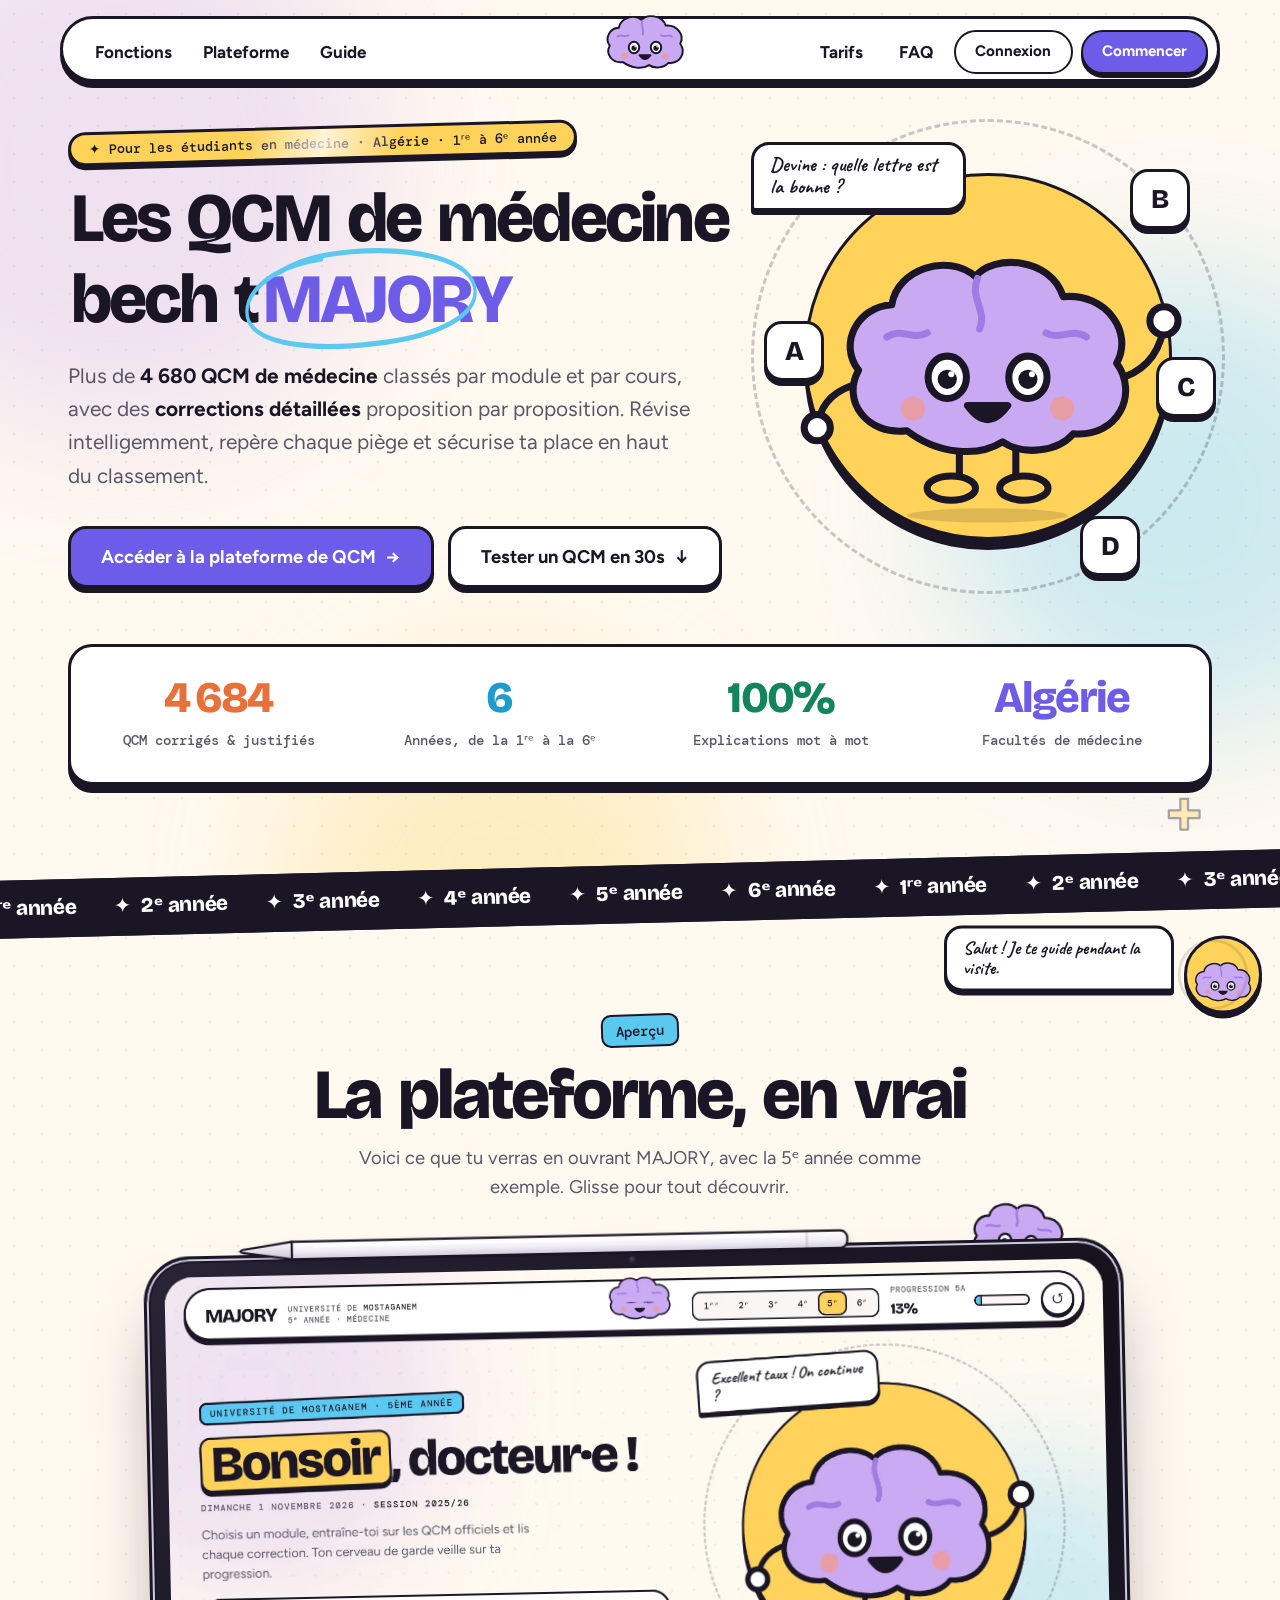
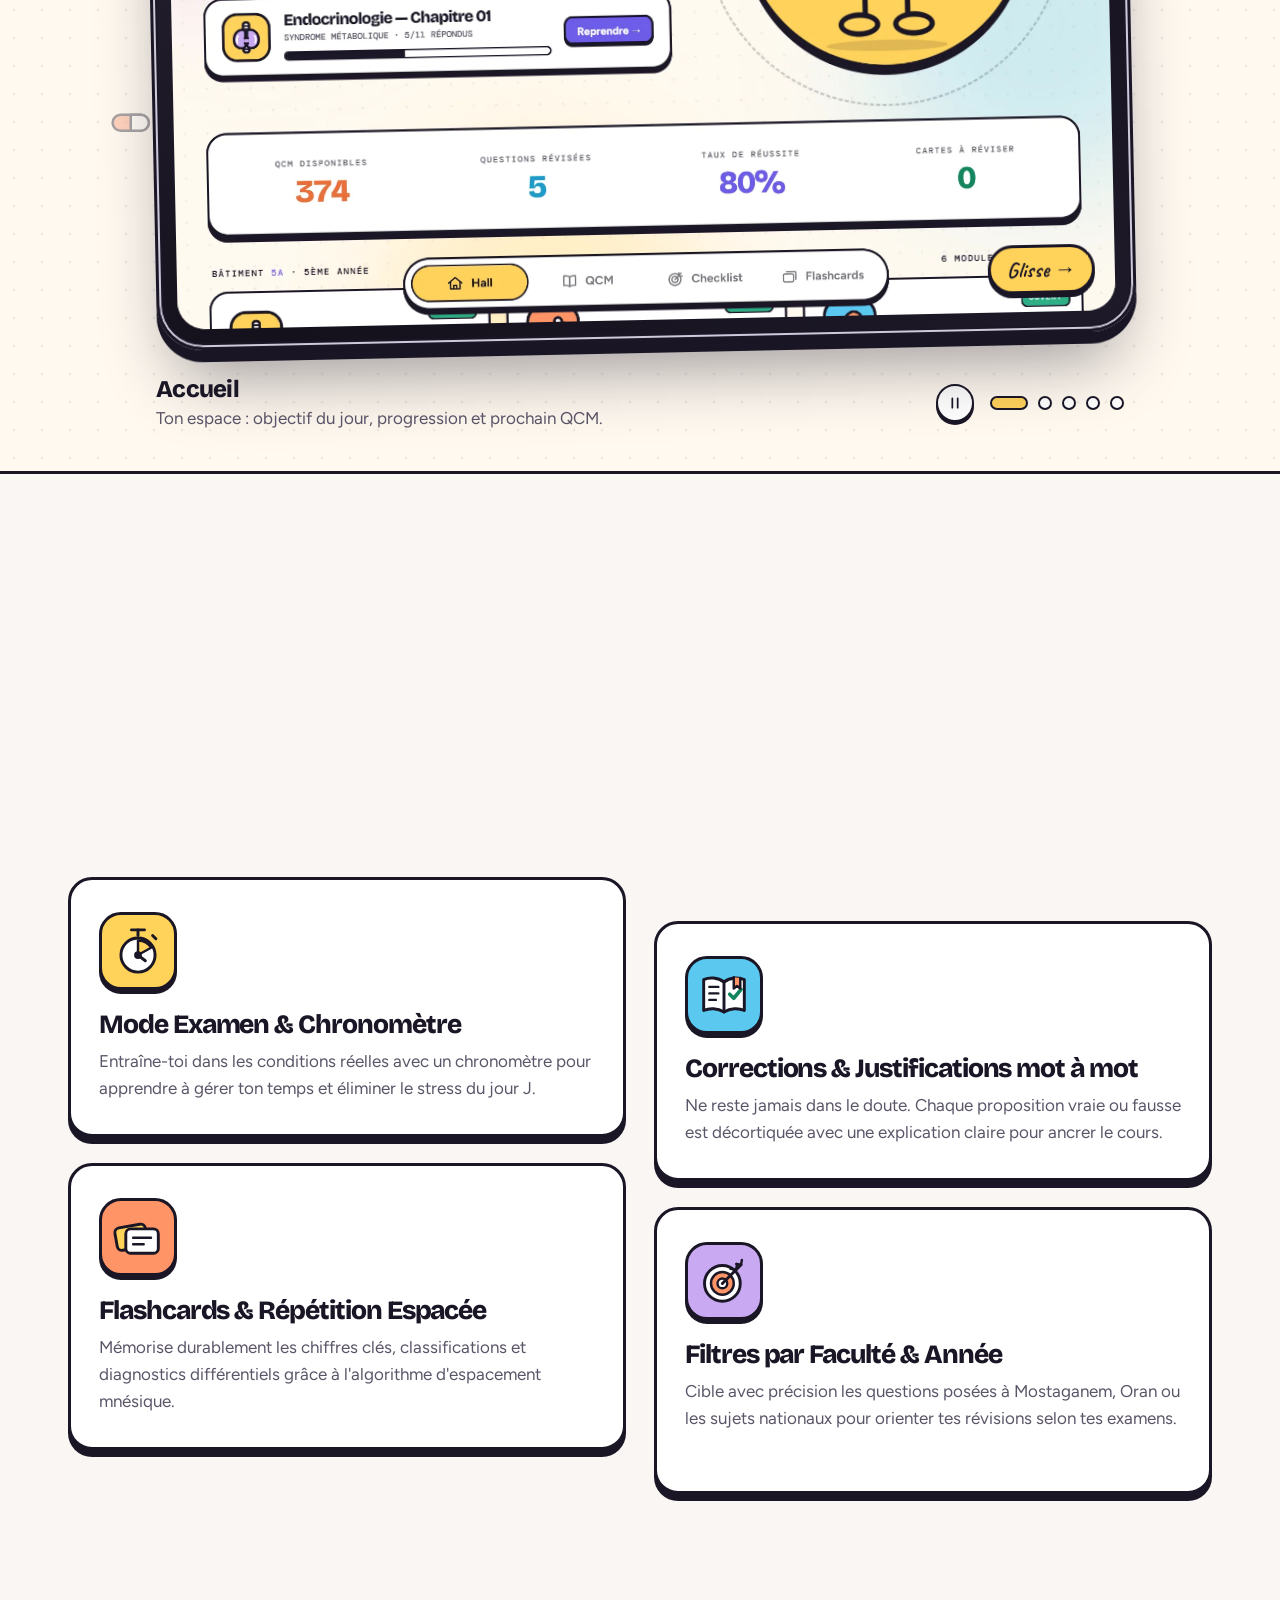
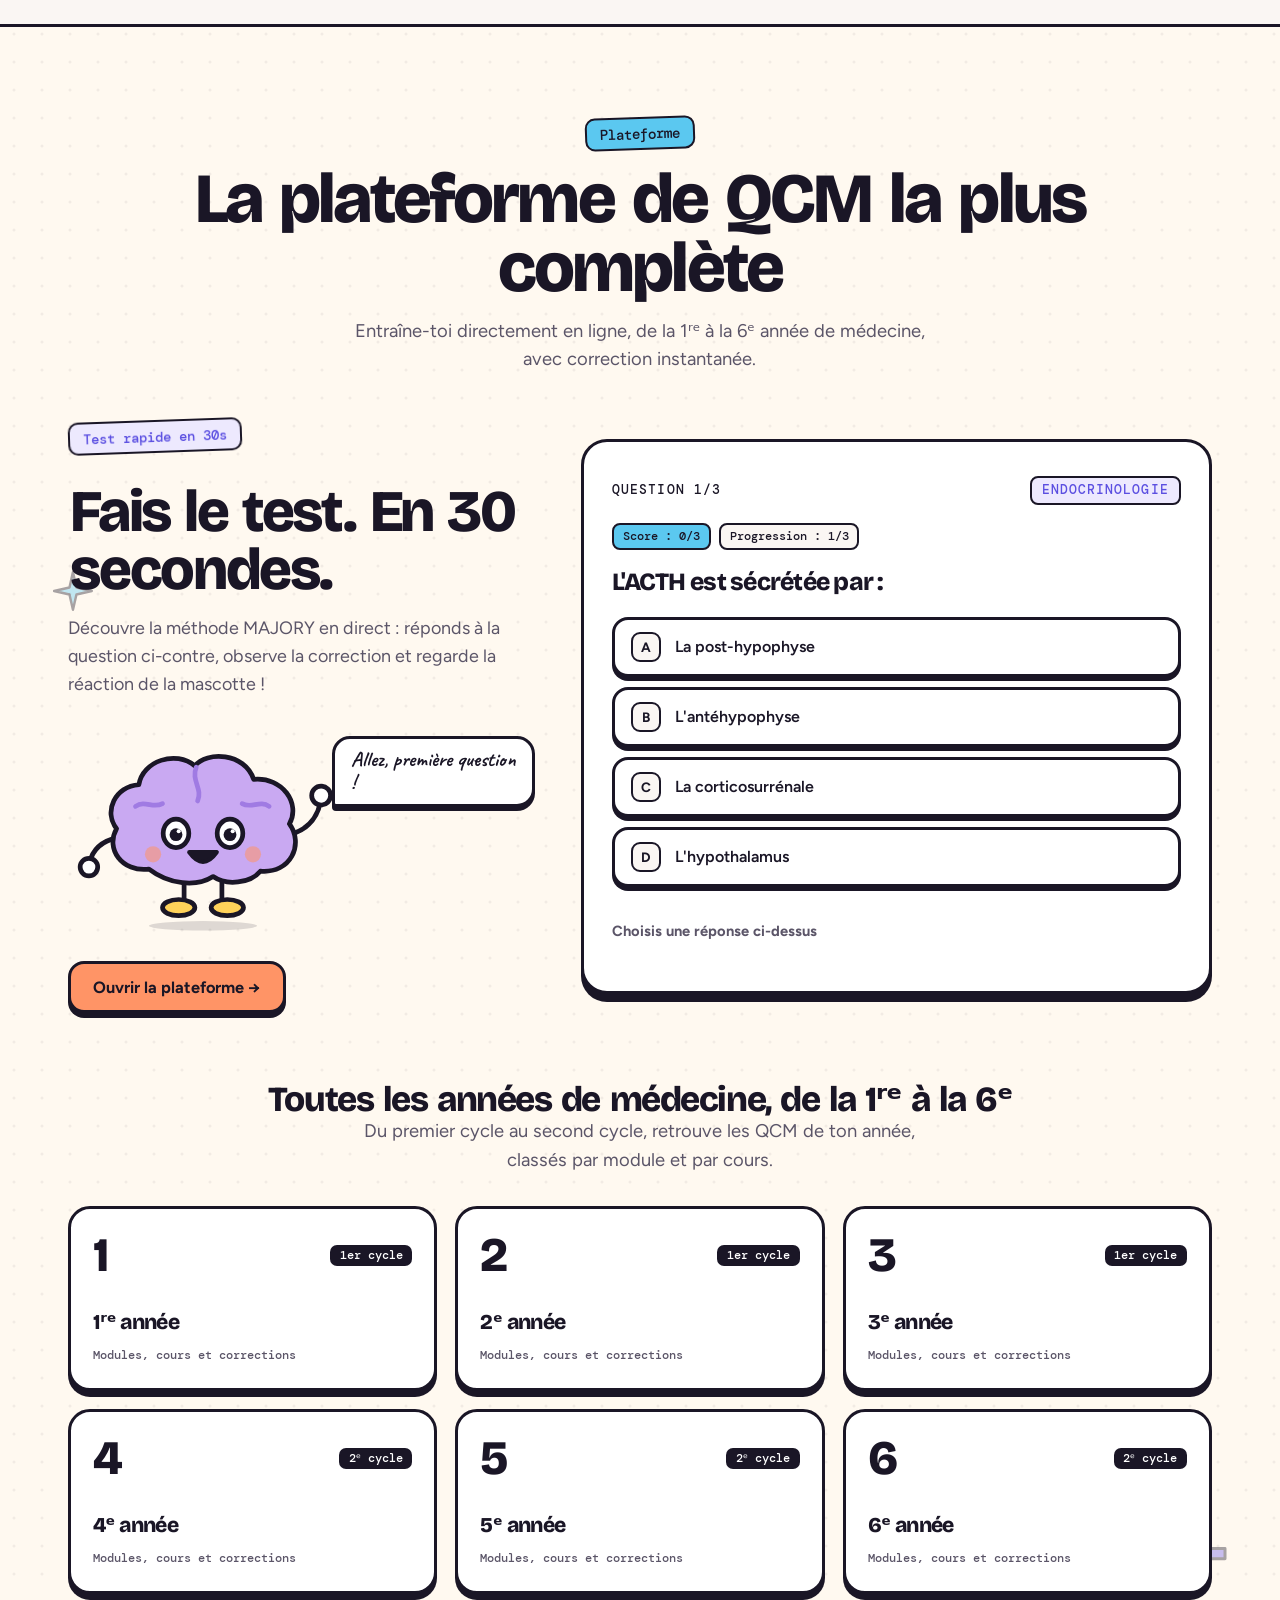
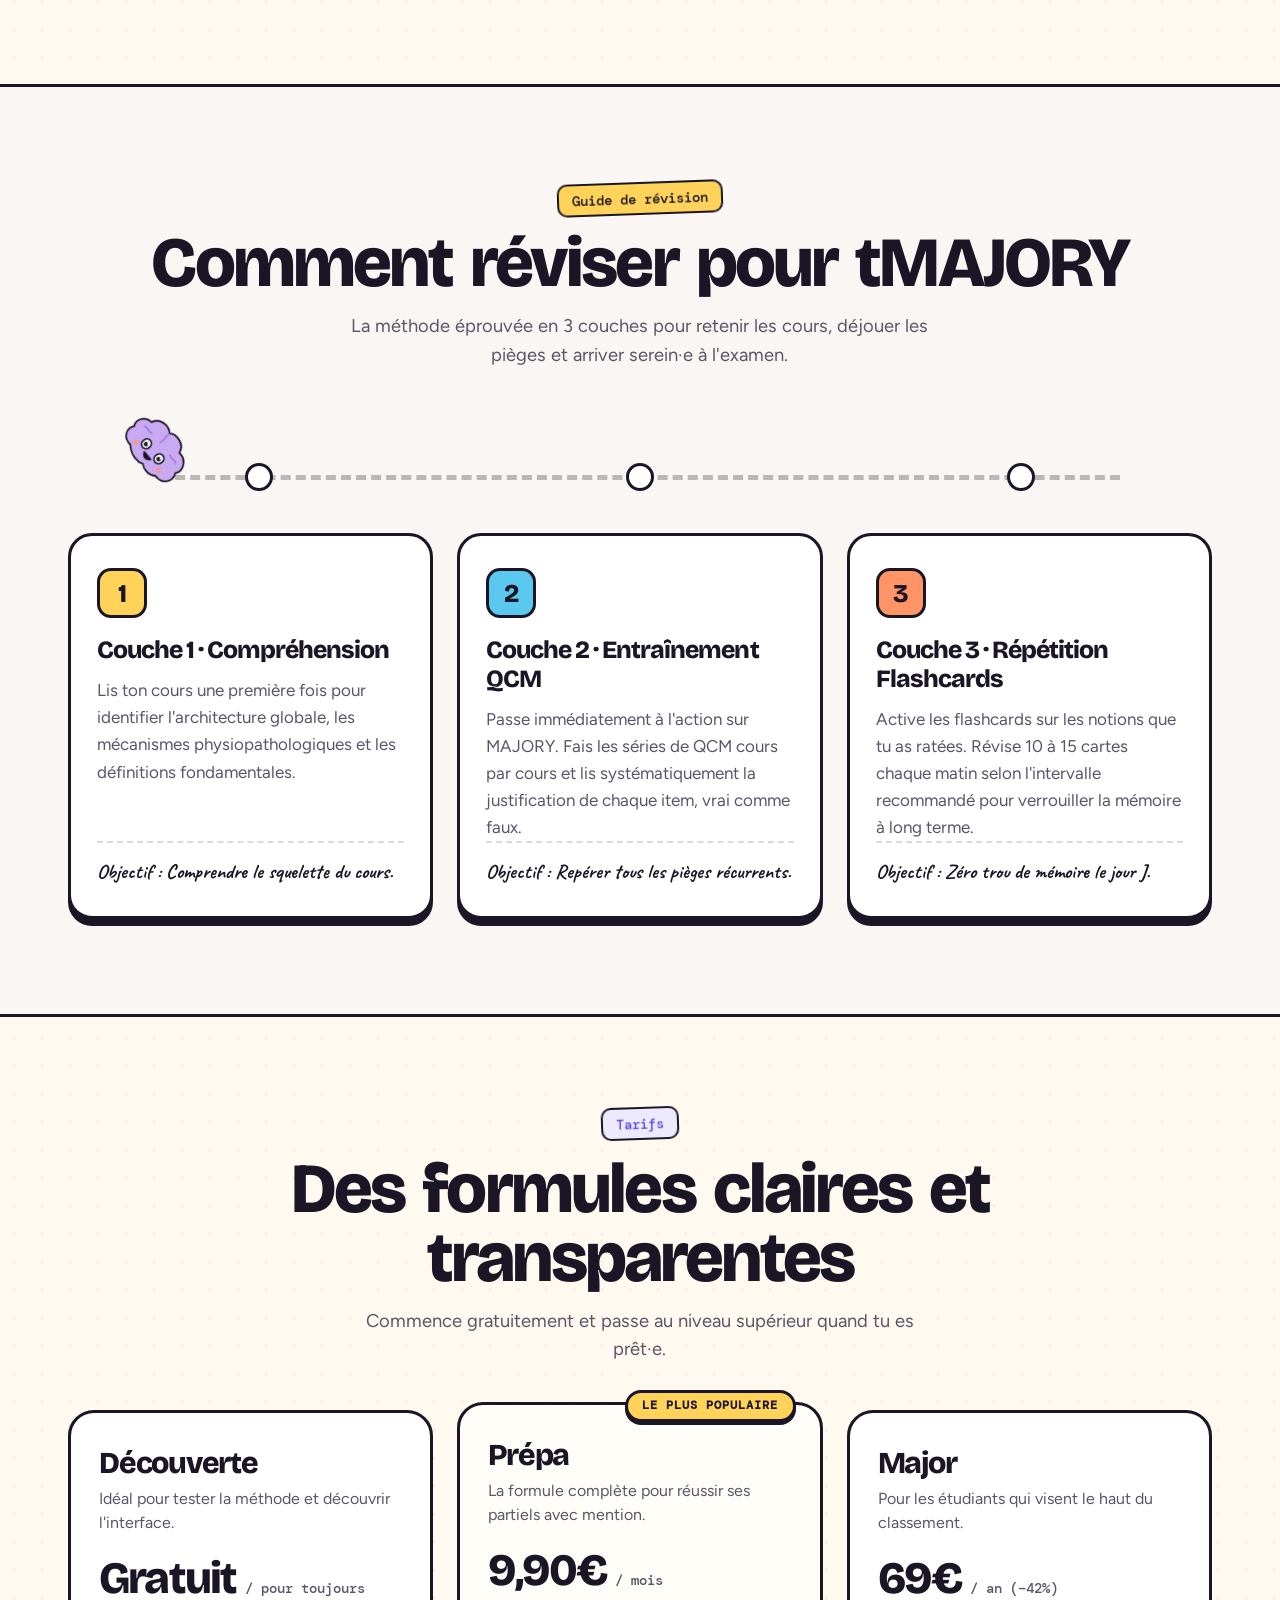
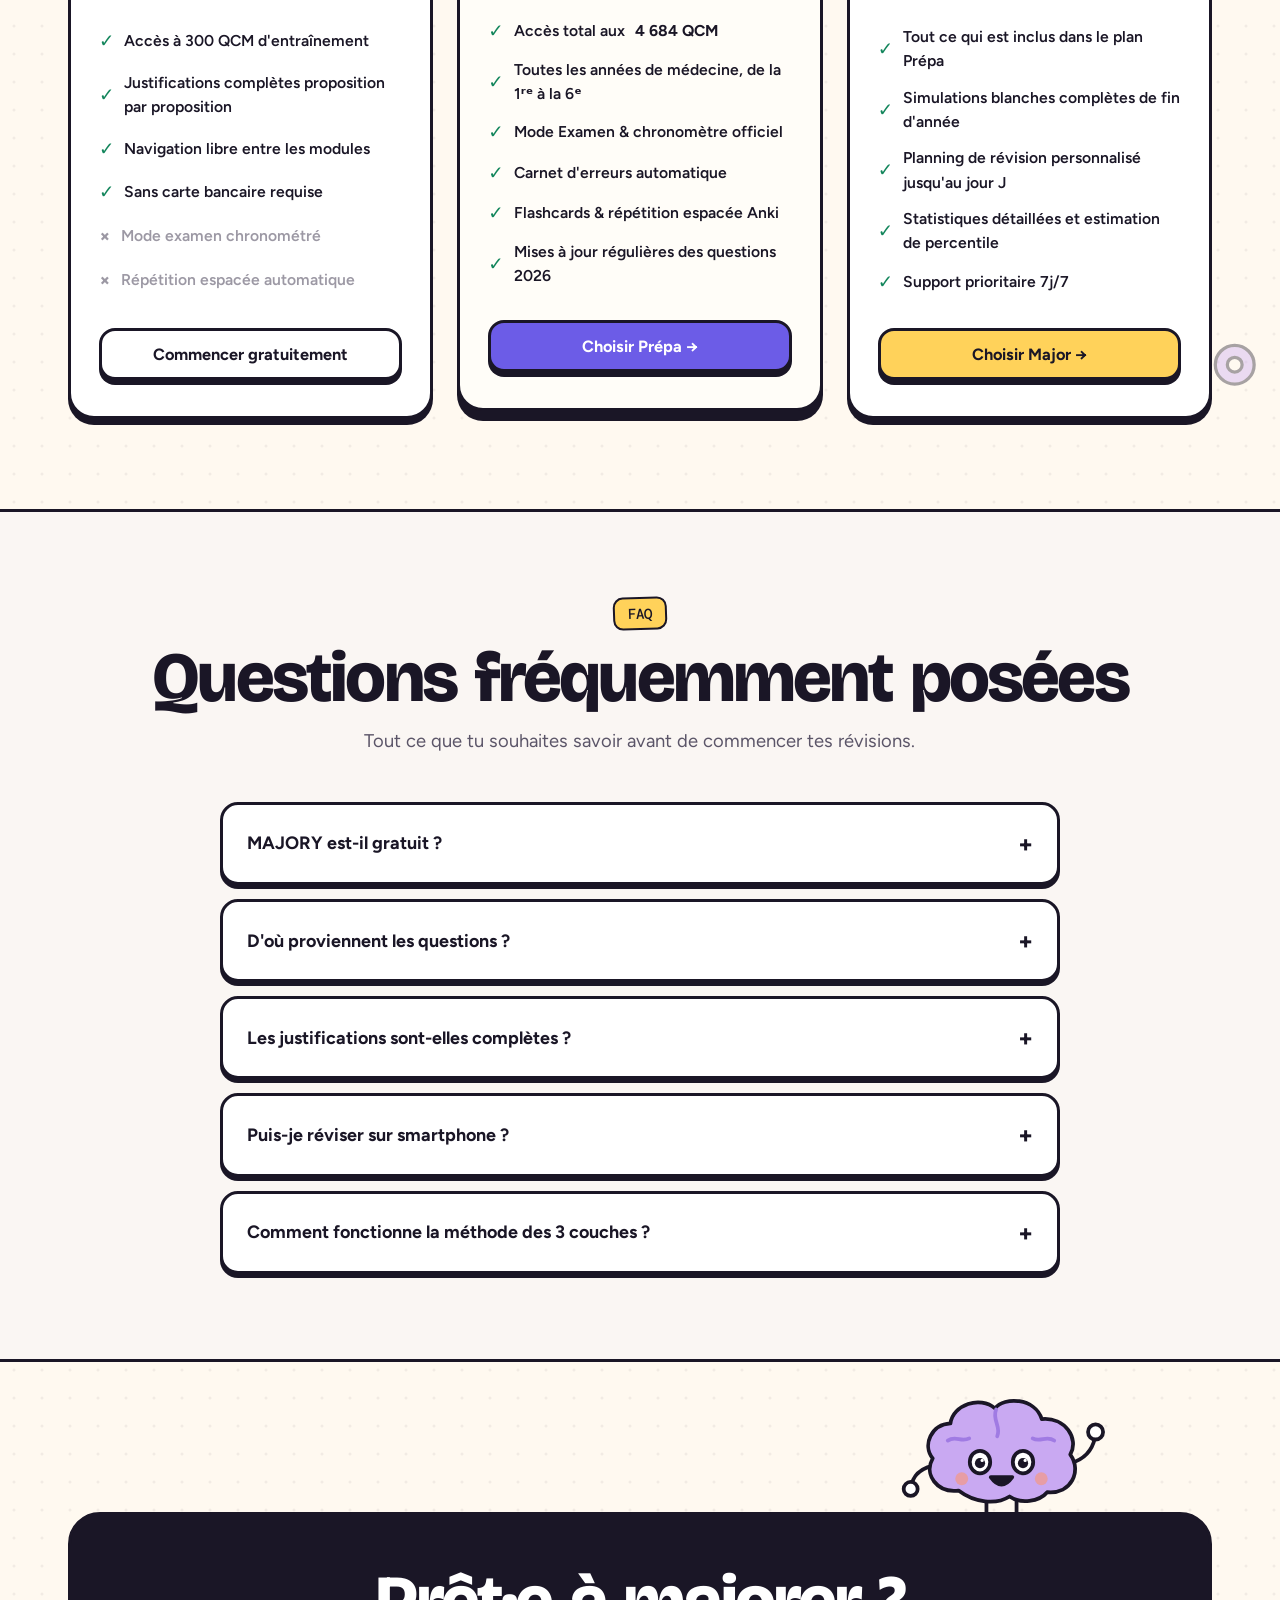
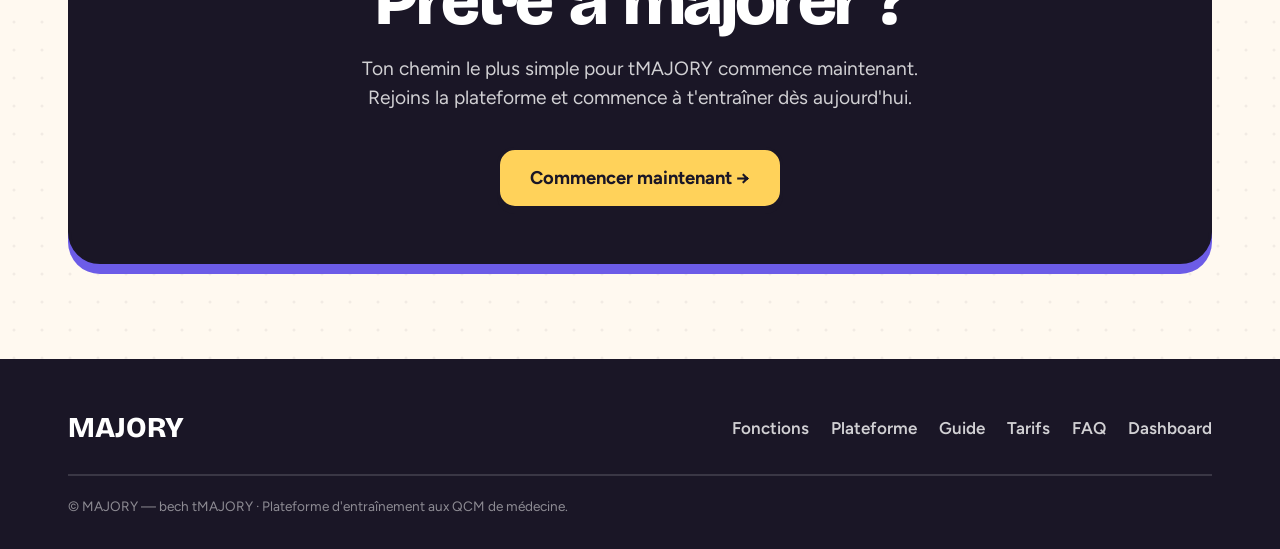
==== commit b643a9c5: "Add files via upload" ====
--- a/index.html
+++ b/index.html
@@ -24,7 +24,7 @@
   --stk:3px solid var(--ink);
 }
 *{margin:0;padding:0;box-sizing:border-box}
-html{scroll-behavior:smooth}
+html{scroll-behavior:smooth;overflow-x:clip}
 body{
   font-family:var(--body);font-size:17px;line-height:1.55;color:var(--ink);overflow-x:hidden;-webkit-font-smoothing:antialiased;
   background-color:var(--paper);
@@ -707,12 +707,12 @@
     </div>
 
     <div class="mod-grid yr-grid">
-      <a class="mcard y" href="dashboard.html"><div class="top-line"><span class="ic">1</span><span class="cnt">1er cycle</span></div><div><b>1ʳᵉ année</b><small>Modules, cours et corrections</small></div><span class="arr">→</span></a>
-      <a class="mcard b" href="dashboard.html"><div class="top-line"><span class="ic">2</span><span class="cnt">1er cycle</span></div><div><b>2ᵉ année</b><small>Modules, cours et corrections</small></div><span class="arr">→</span></a>
-      <a class="mcard o" href="dashboard.html"><div class="top-line"><span class="ic">3</span><span class="cnt">1er cycle</span></div><div><b>3ᵉ année</b><small>Modules, cours et corrections</small></div><span class="arr">→</span></a>
-      <a class="mcard p" href="dashboard.html"><div class="top-line"><span class="ic">4</span><span class="cnt">2ᵉ cycle</span></div><div><b>4ᵉ année</b><small>Modules, cours et corrections</small></div><span class="arr">→</span></a>
-      <a class="mcard y" href="dashboard.html"><div class="top-line"><span class="ic">5</span><span class="cnt">2ᵉ cycle</span></div><div><b>5ᵉ année</b><small>Modules, cours et corrections</small></div><span class="arr">→</span></a>
-      <a class="mcard b" href="dashboard.html"><div class="top-line"><span class="ic">6</span><span class="cnt">2ᵉ cycle</span></div><div><b>6ᵉ année</b><small>Modules, cours et corrections</small></div><span class="arr">→</span></a>
+      <a class="mcard y" href="dashboard.html?year=1ere"><div class="top-line"><span class="ic">1</span><span class="cnt">1er cycle</span></div><div><b>1ʳᵉ année</b><small>Modules, cours et corrections</small></div><span class="arr">→</span></a>
+      <a class="mcard b" href="dashboard.html?year=2eme"><div class="top-line"><span class="ic">2</span><span class="cnt">1er cycle</span></div><div><b>2ᵉ année</b><small>Modules, cours et corrections</small></div><span class="arr">→</span></a>
+      <a class="mcard o" href="dashboard.html?year=3eme"><div class="top-line"><span class="ic">3</span><span class="cnt">1er cycle</span></div><div><b>3ᵉ année</b><small>Modules, cours et corrections</small></div><span class="arr">→</span></a>
+      <a class="mcard p" href="dashboard.html?year=4eme"><div class="top-line"><span class="ic">4</span><span class="cnt">2ᵉ cycle</span></div><div><b>4ᵉ année</b><small>Modules, cours et corrections</small></div><span class="arr">→</span></a>
+      <a class="mcard y" href="dashboard.html?year=5eme"><div class="top-line"><span class="ic">5</span><span class="cnt">2ᵉ cycle</span></div><div><b>5ᵉ année</b><small>Modules, cours et corrections</small></div><span class="arr">→</span></a>
+      <a class="mcard b" href="dashboard.html?year=6eme"><div class="top-line"><span class="ic">6</span><span class="cnt">2ᵉ cycle</span></div><div><b>6ᵉ année</b><small>Modules, cours et corrections</small></div><span class="arr">→</span></a>
     </div>
   </div>
 </section>
